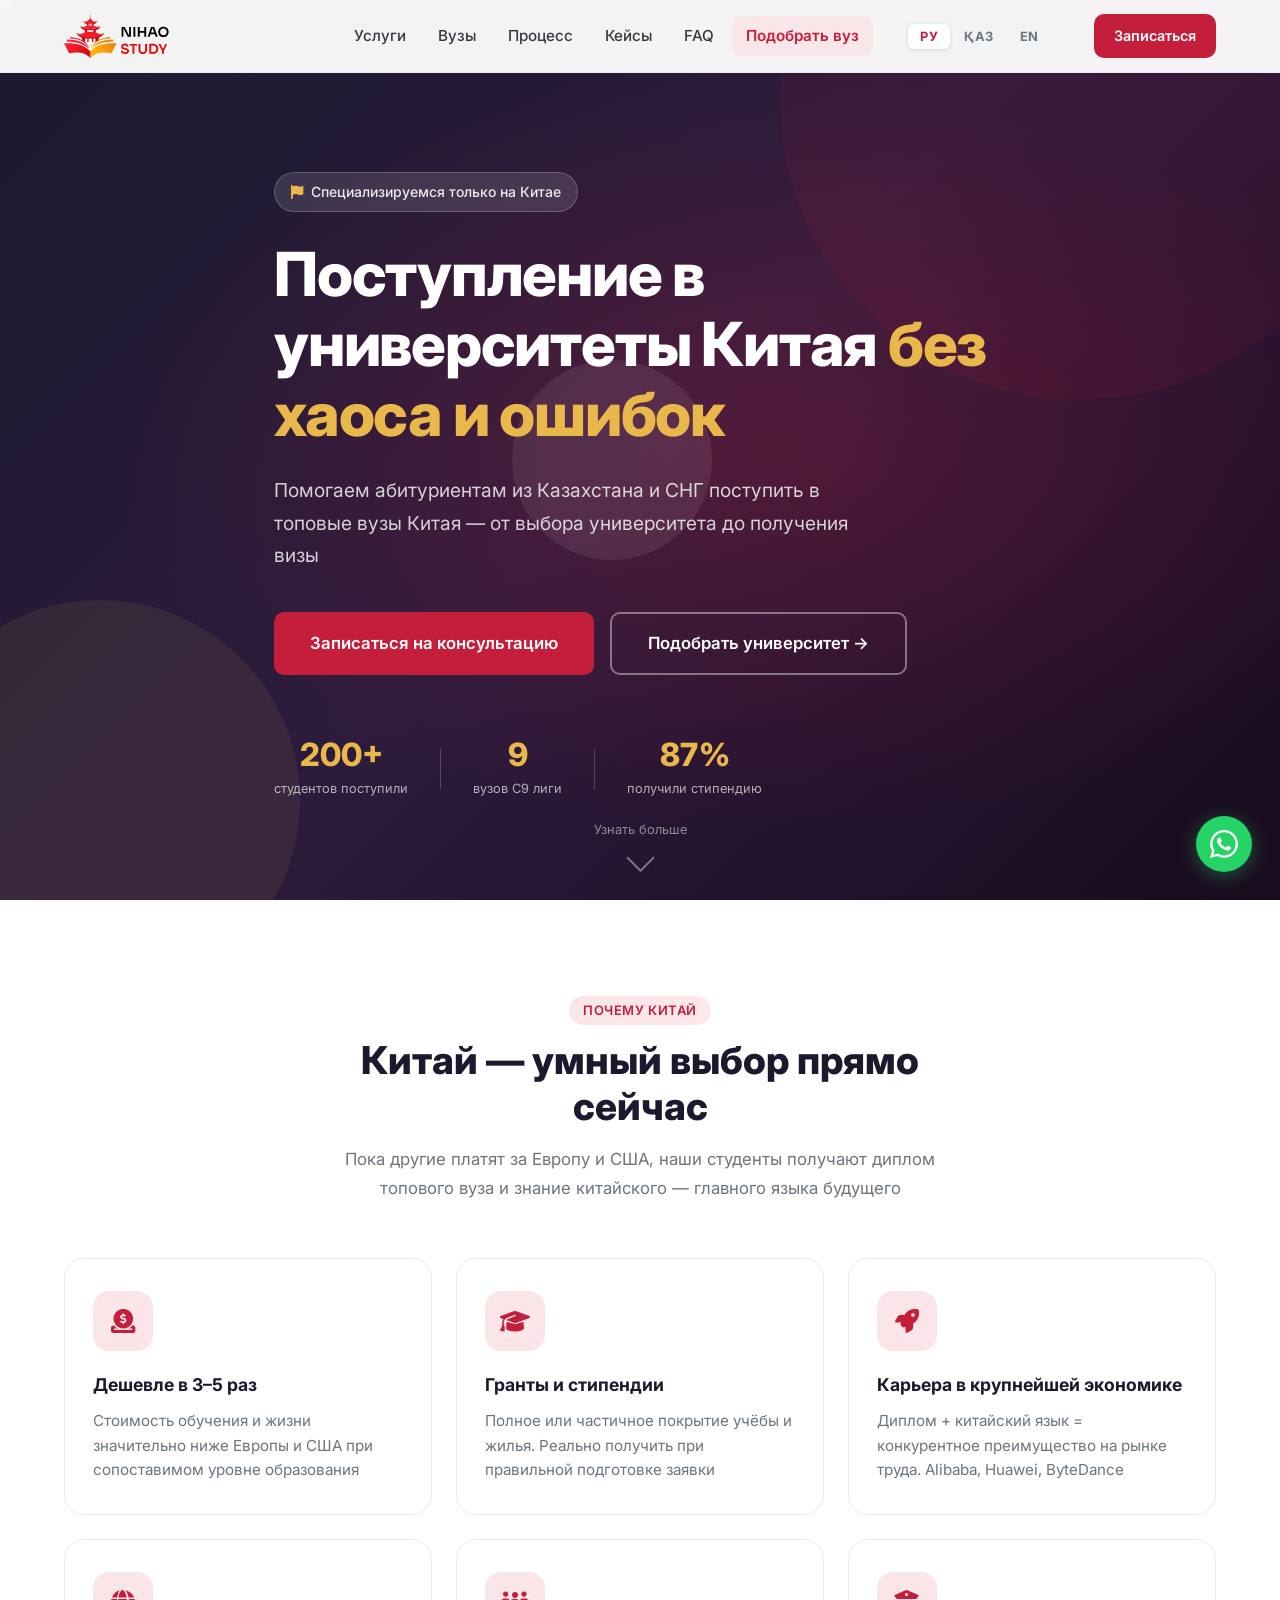
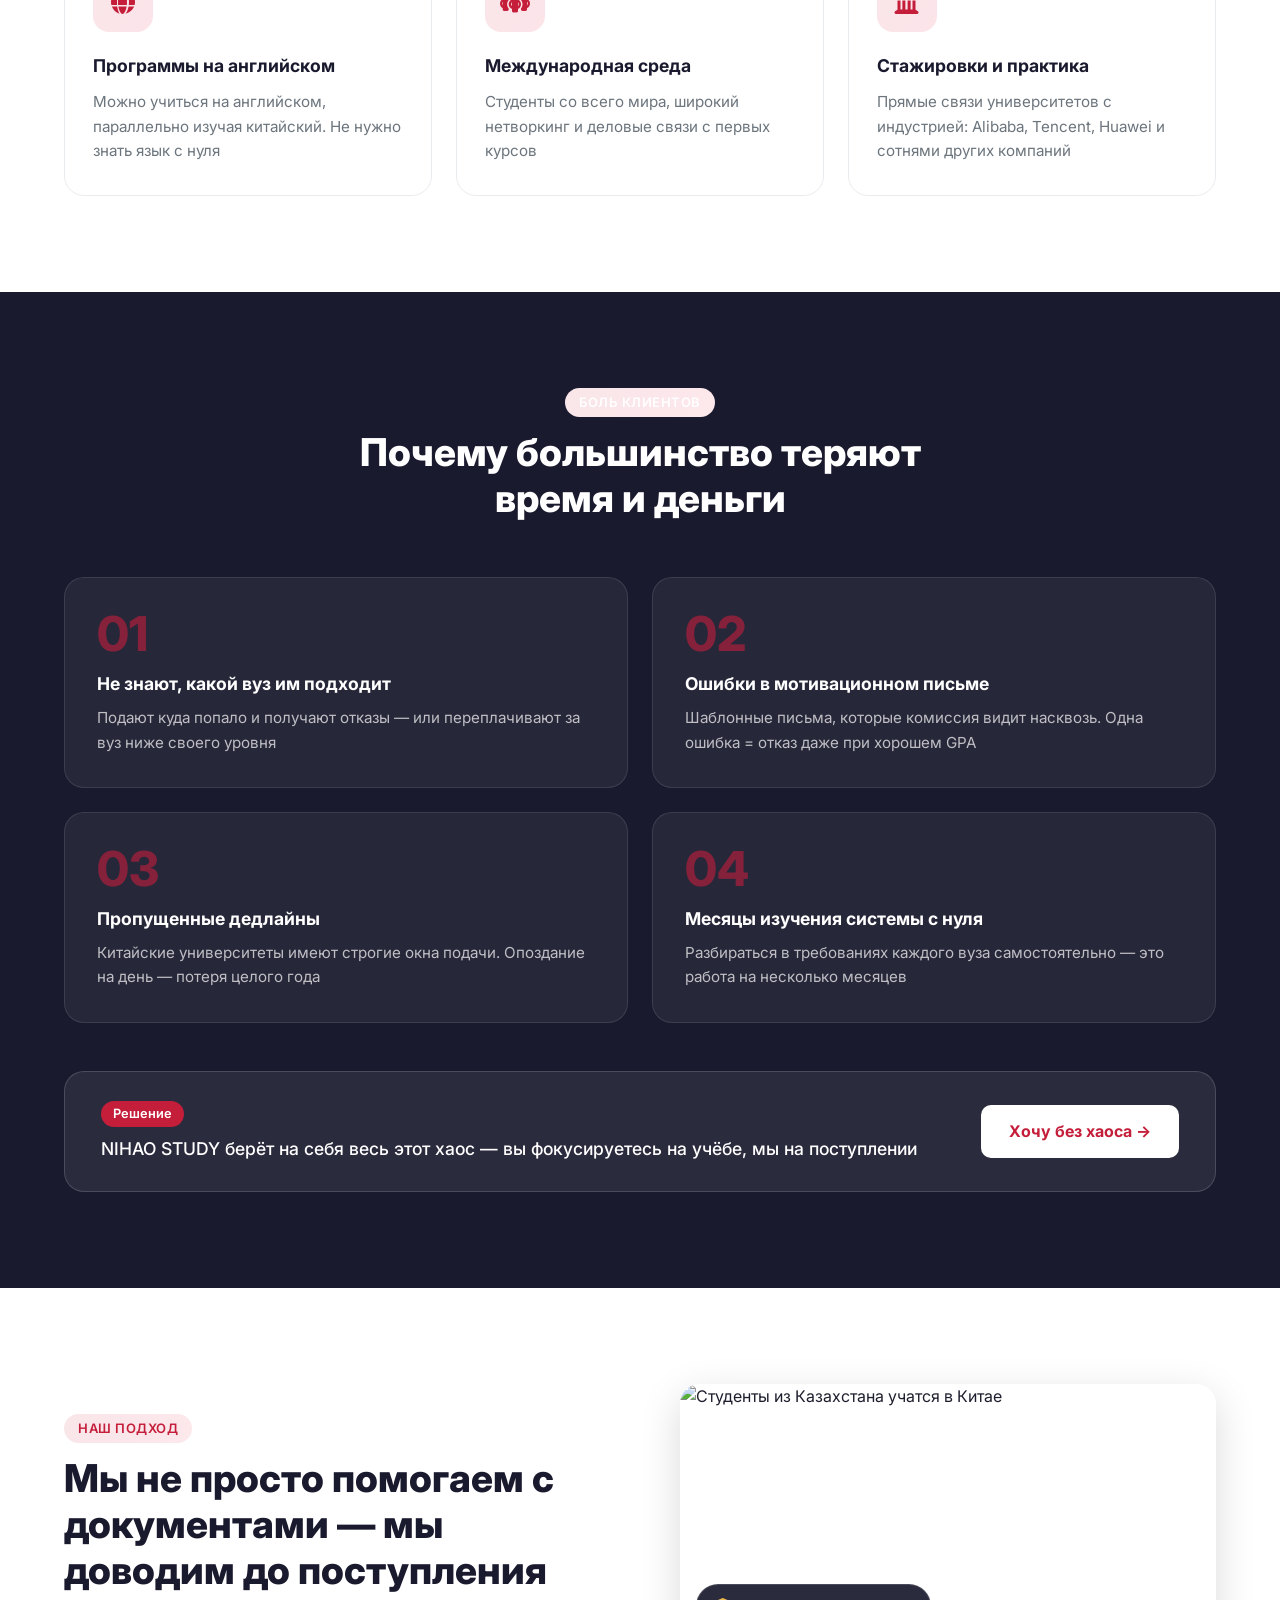
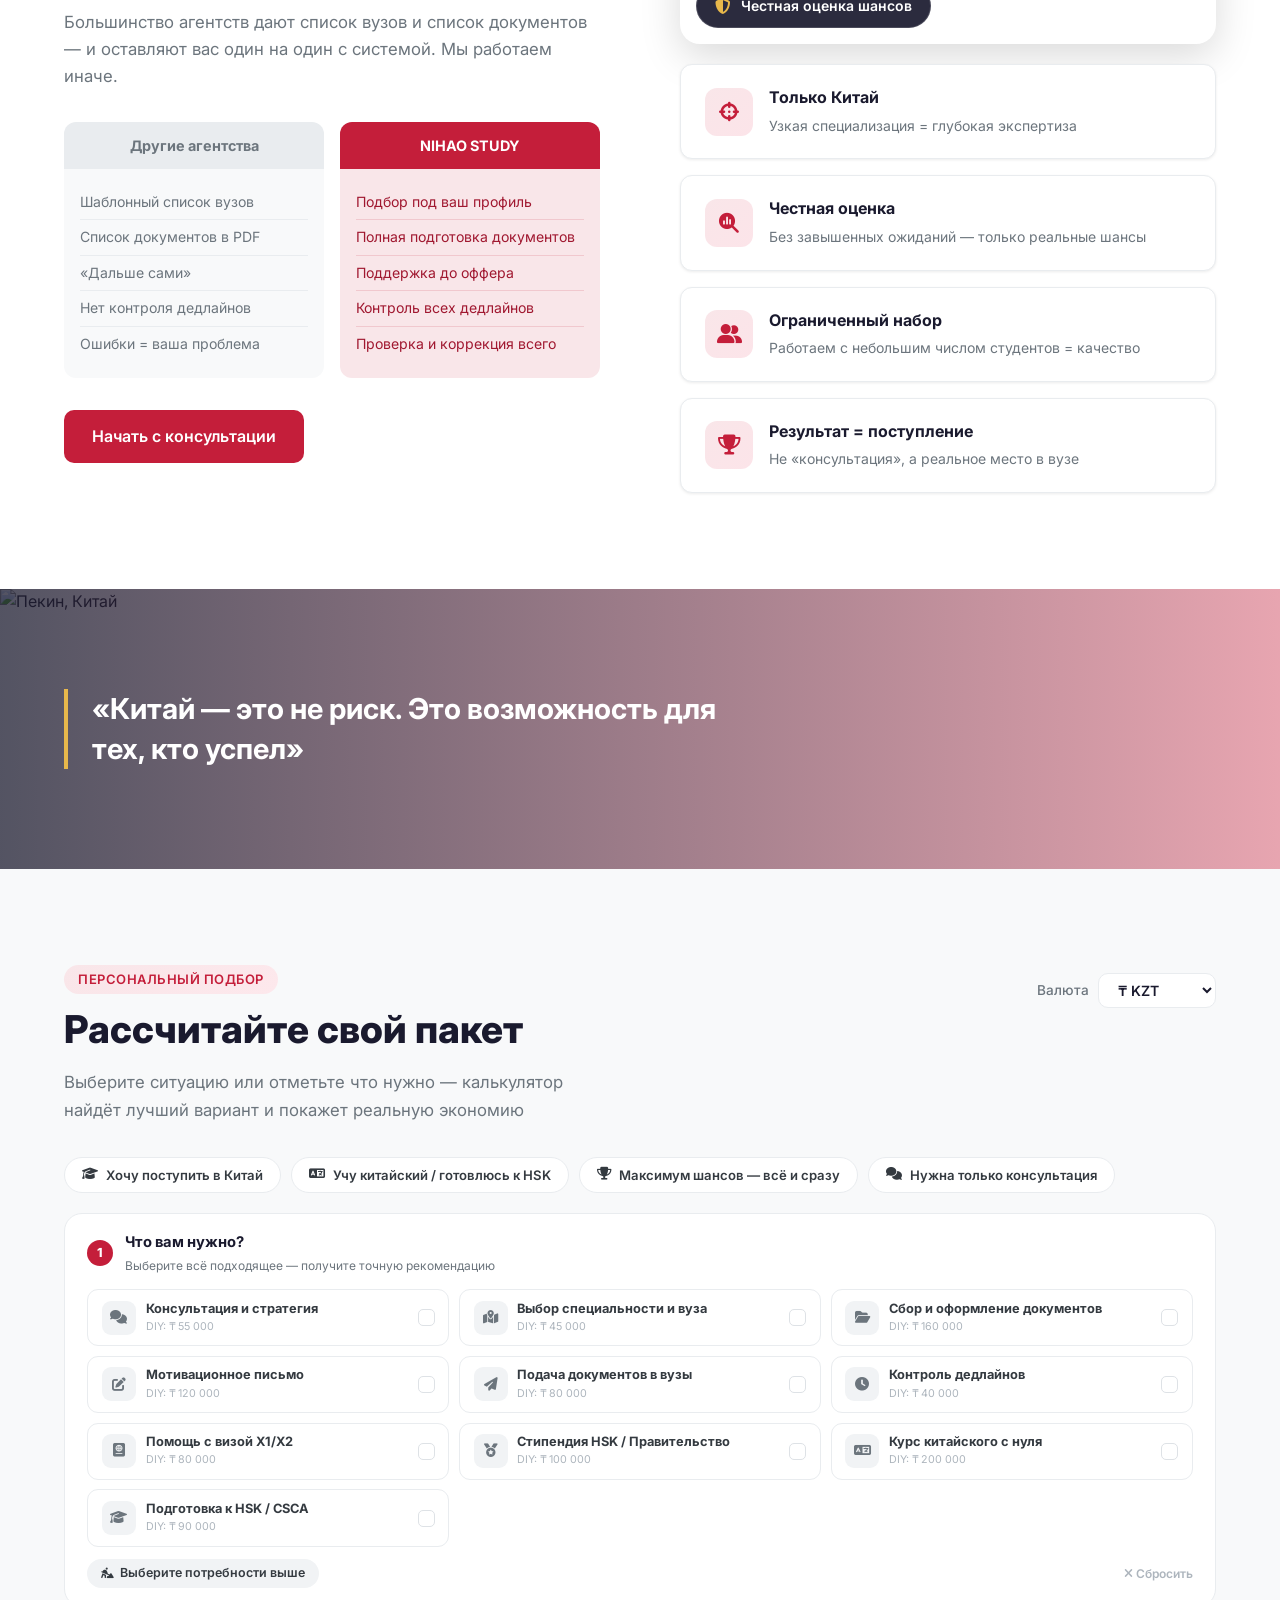
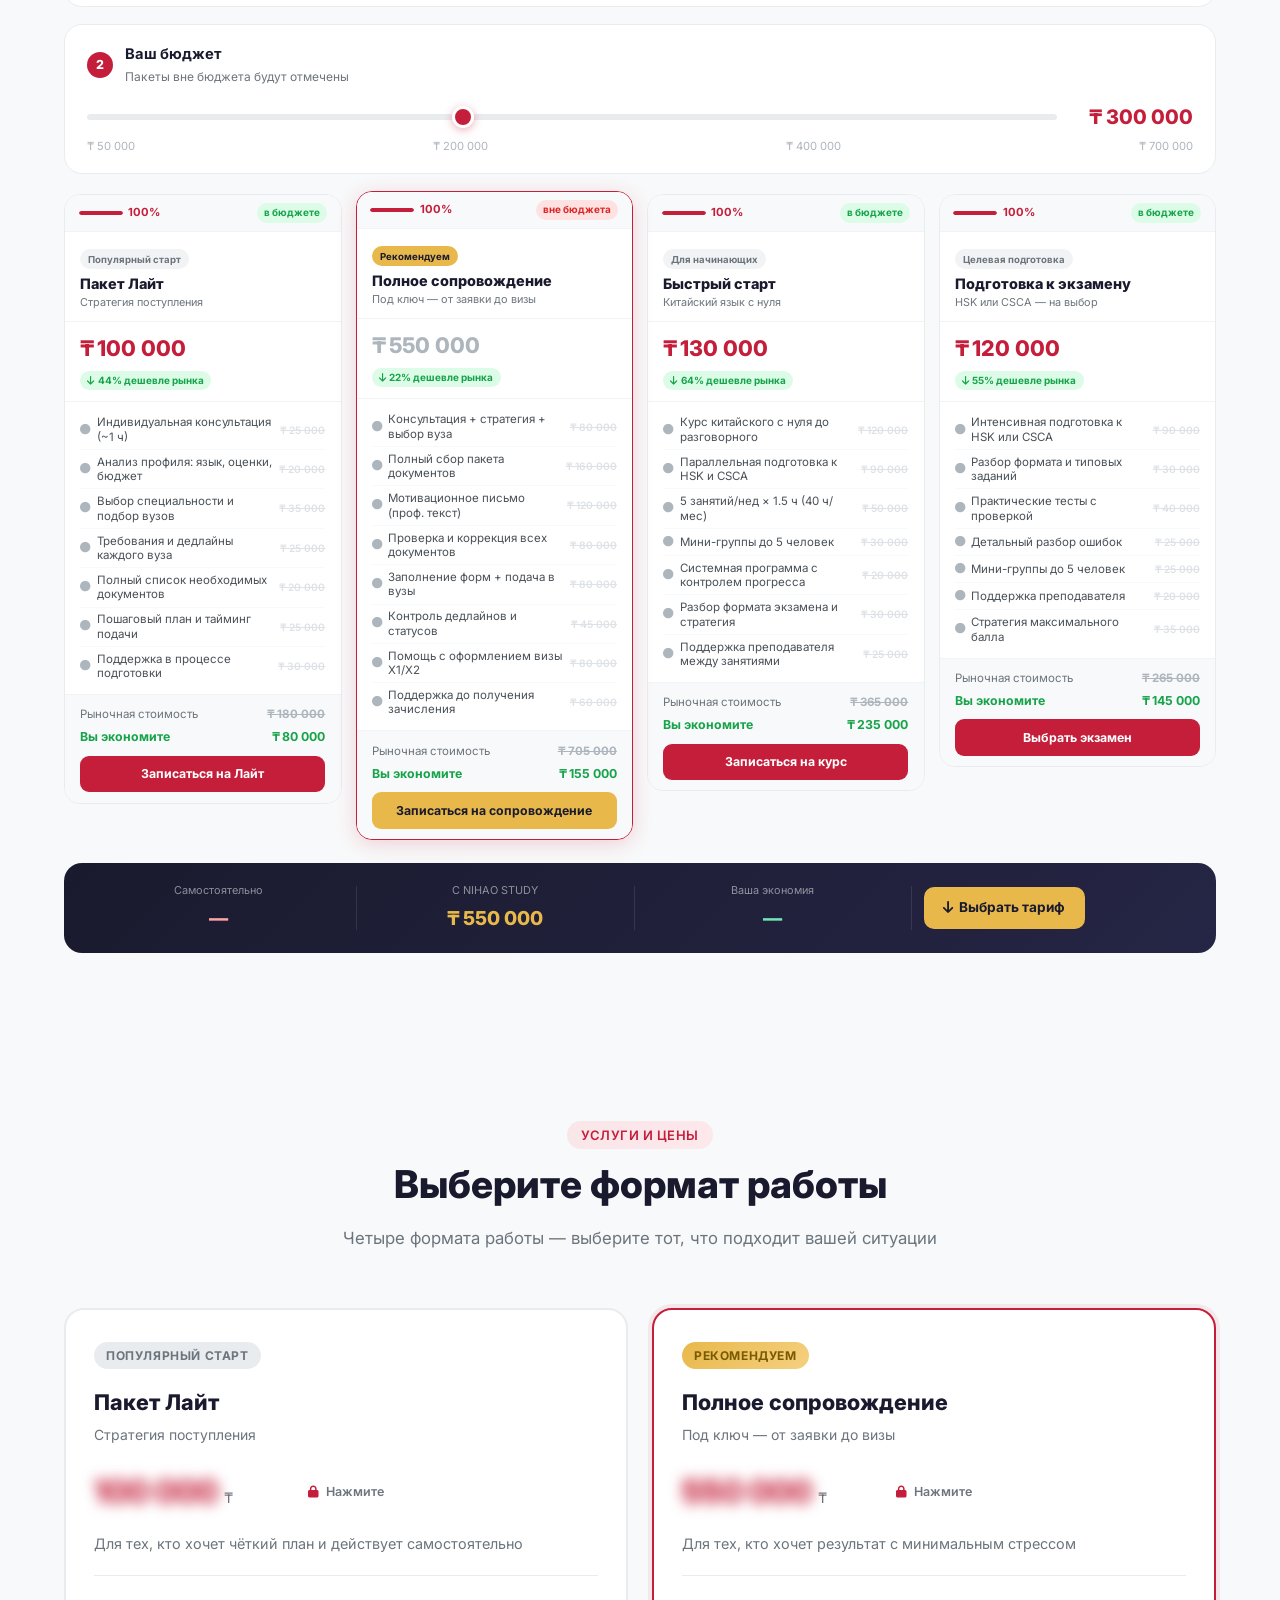
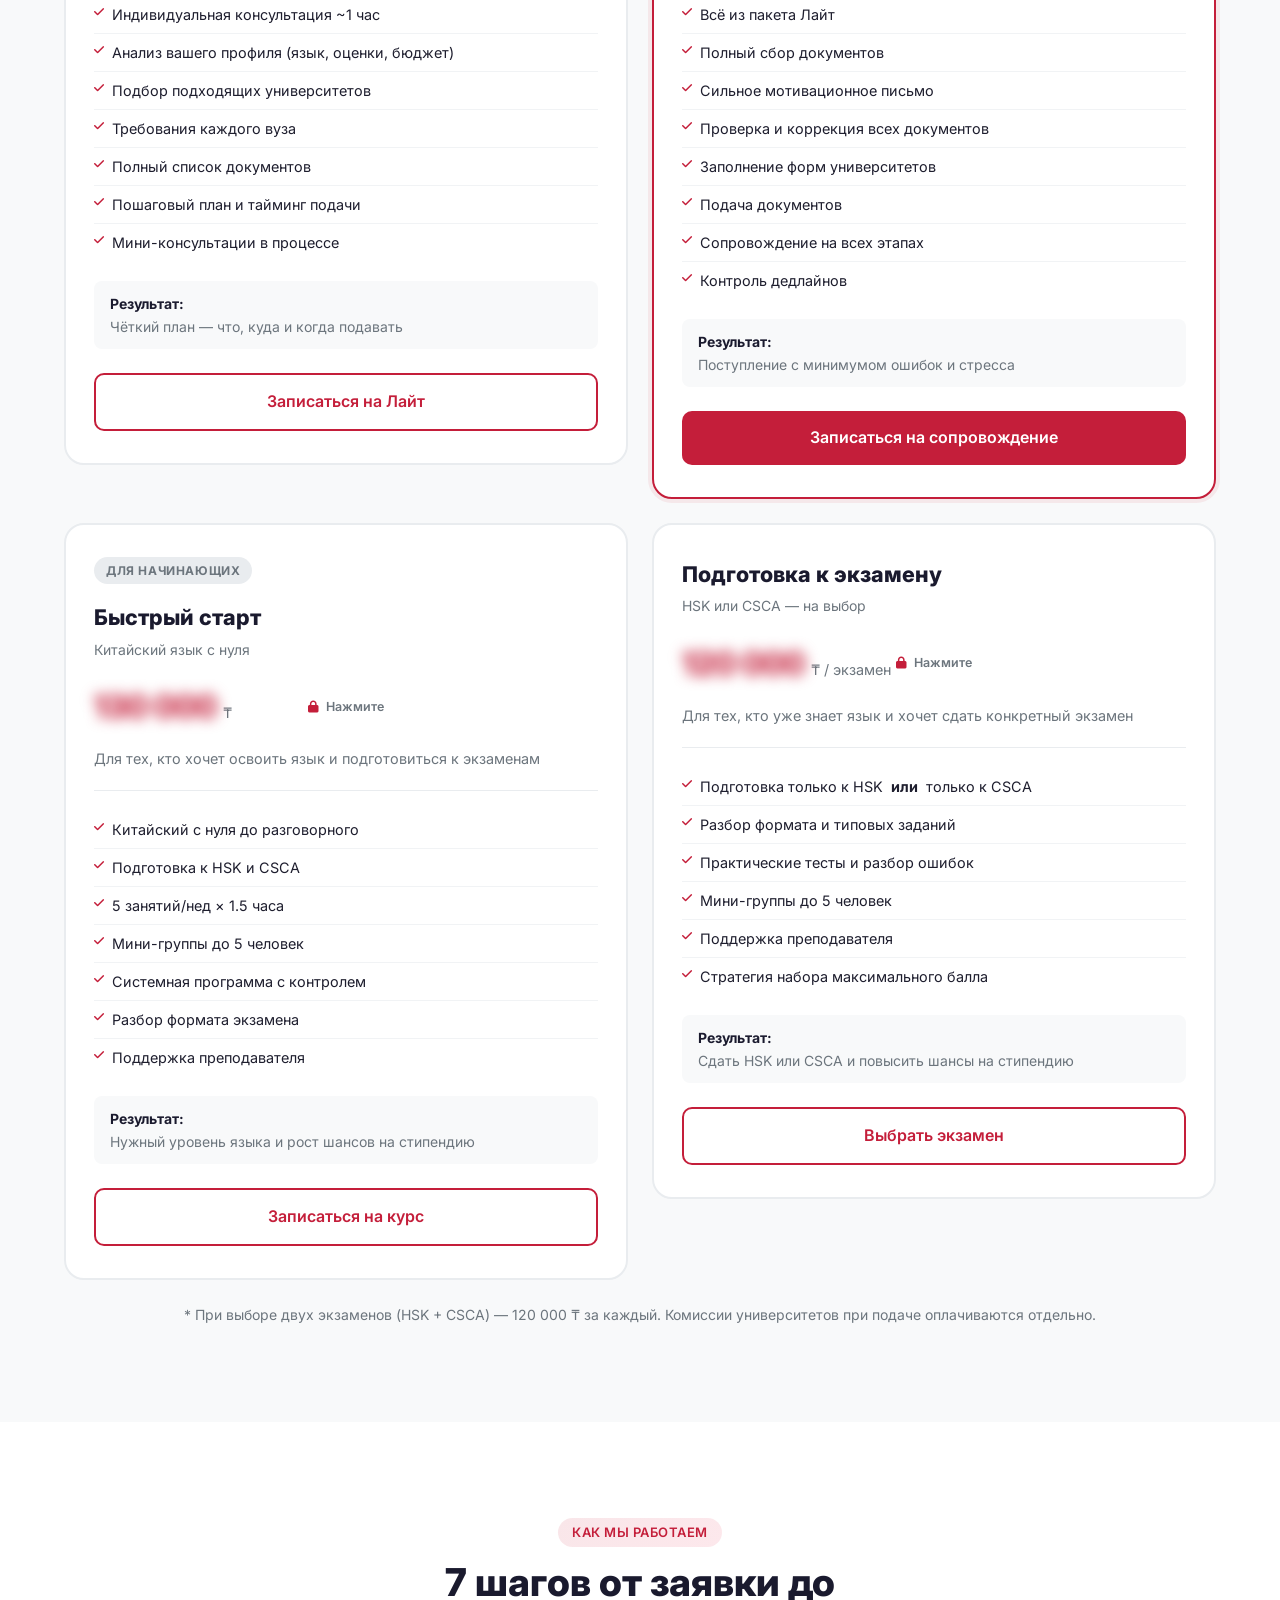
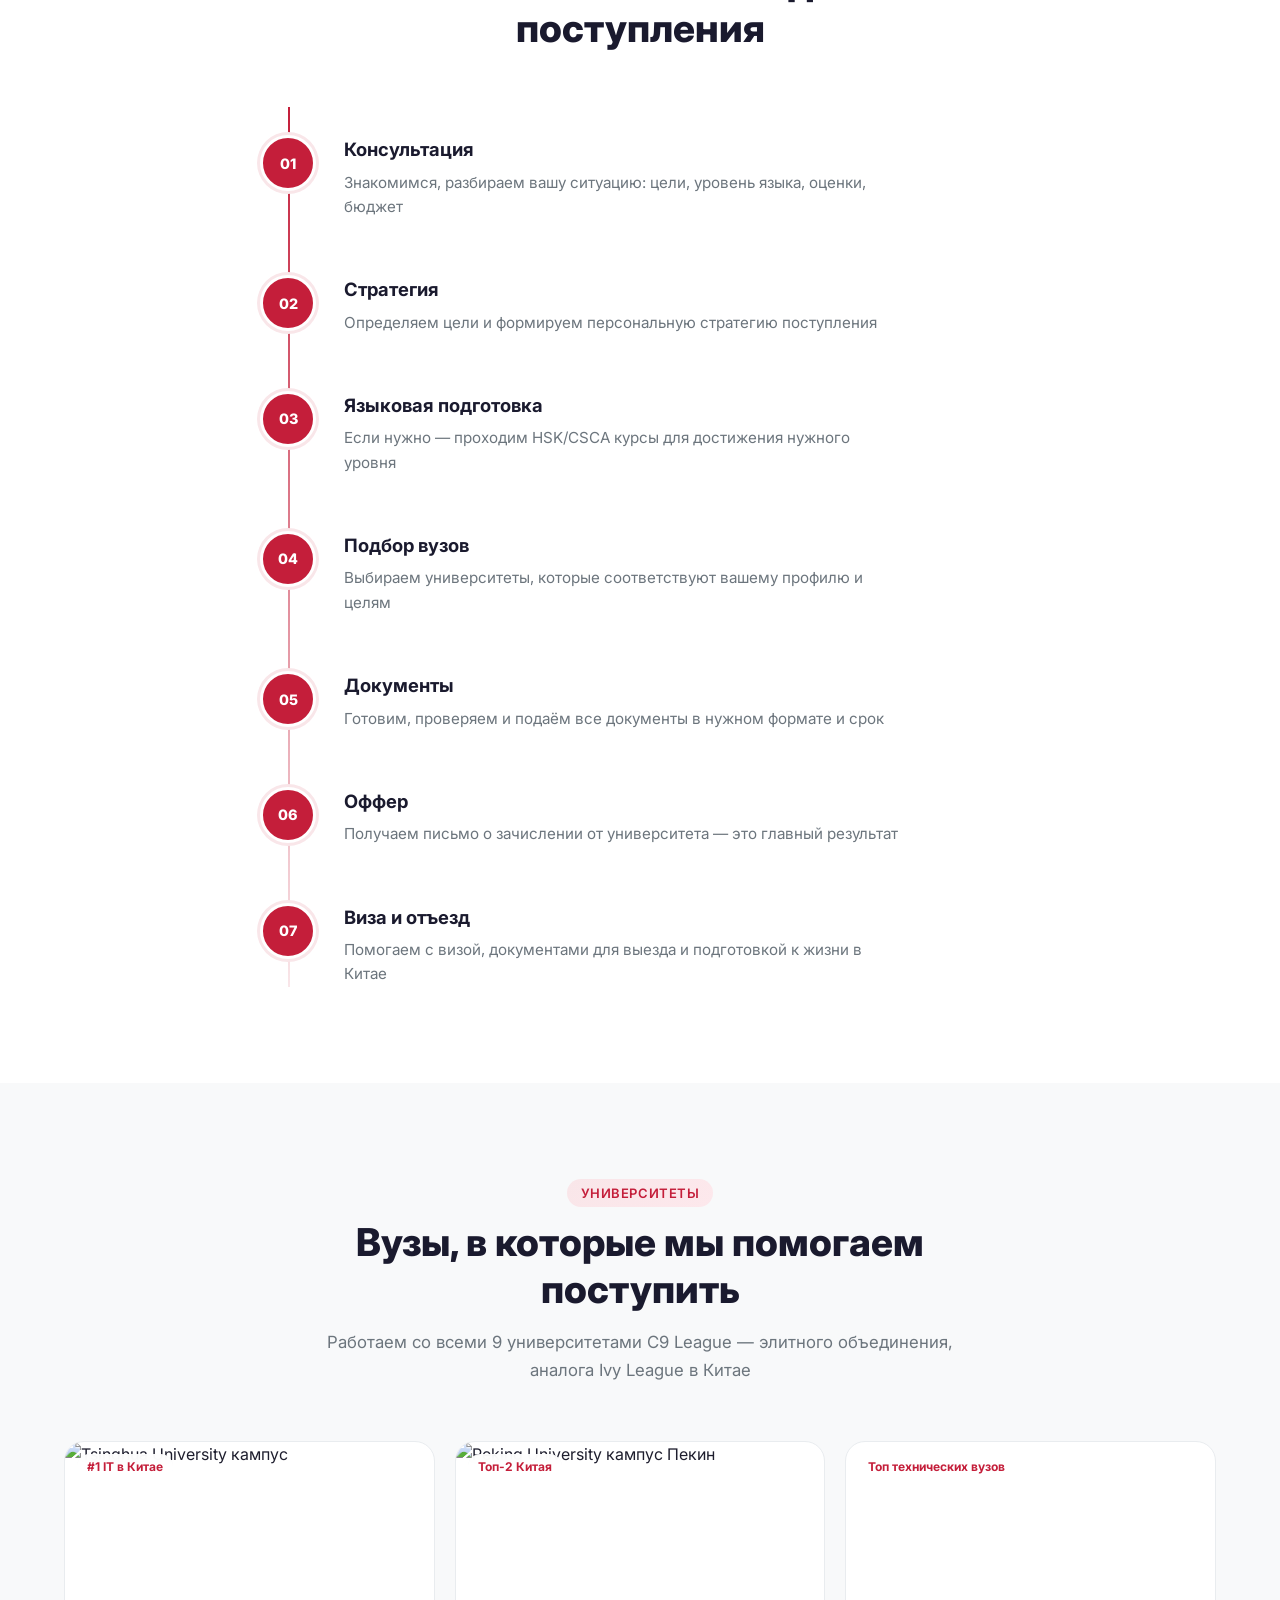
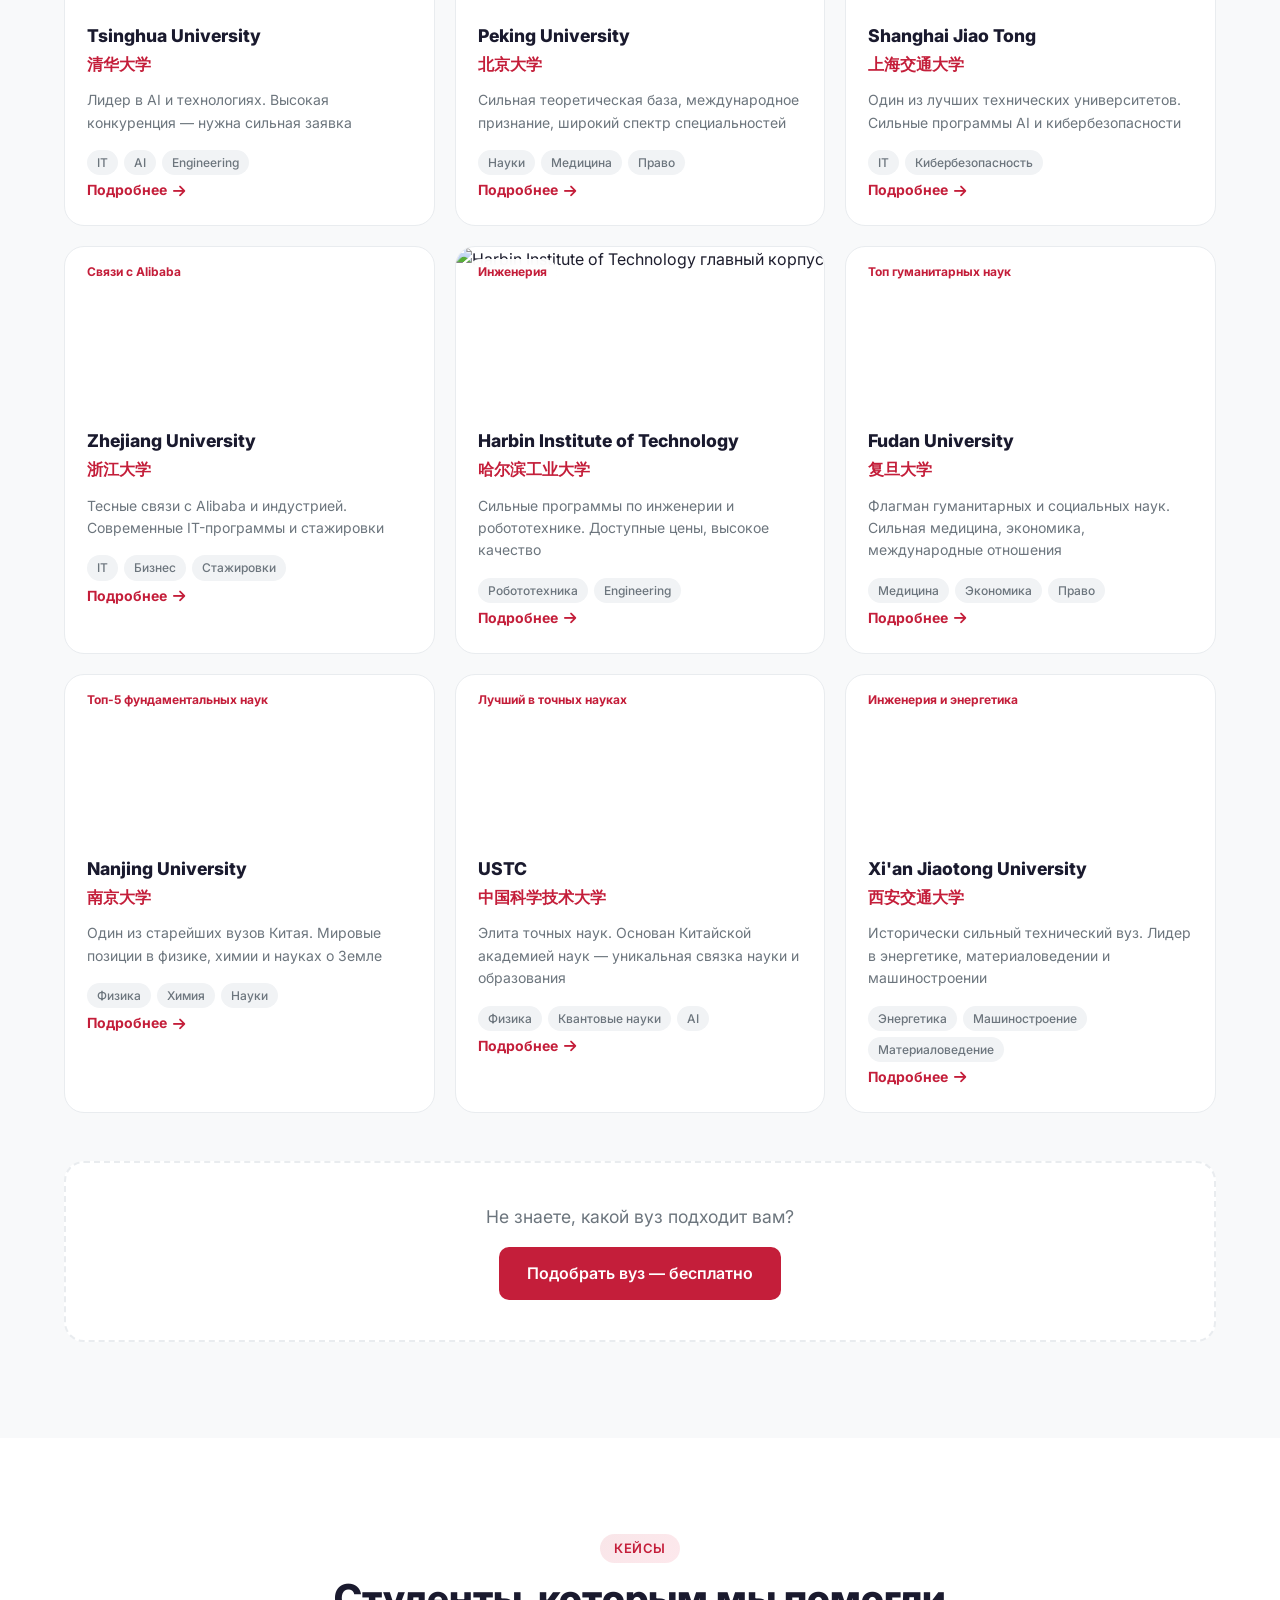
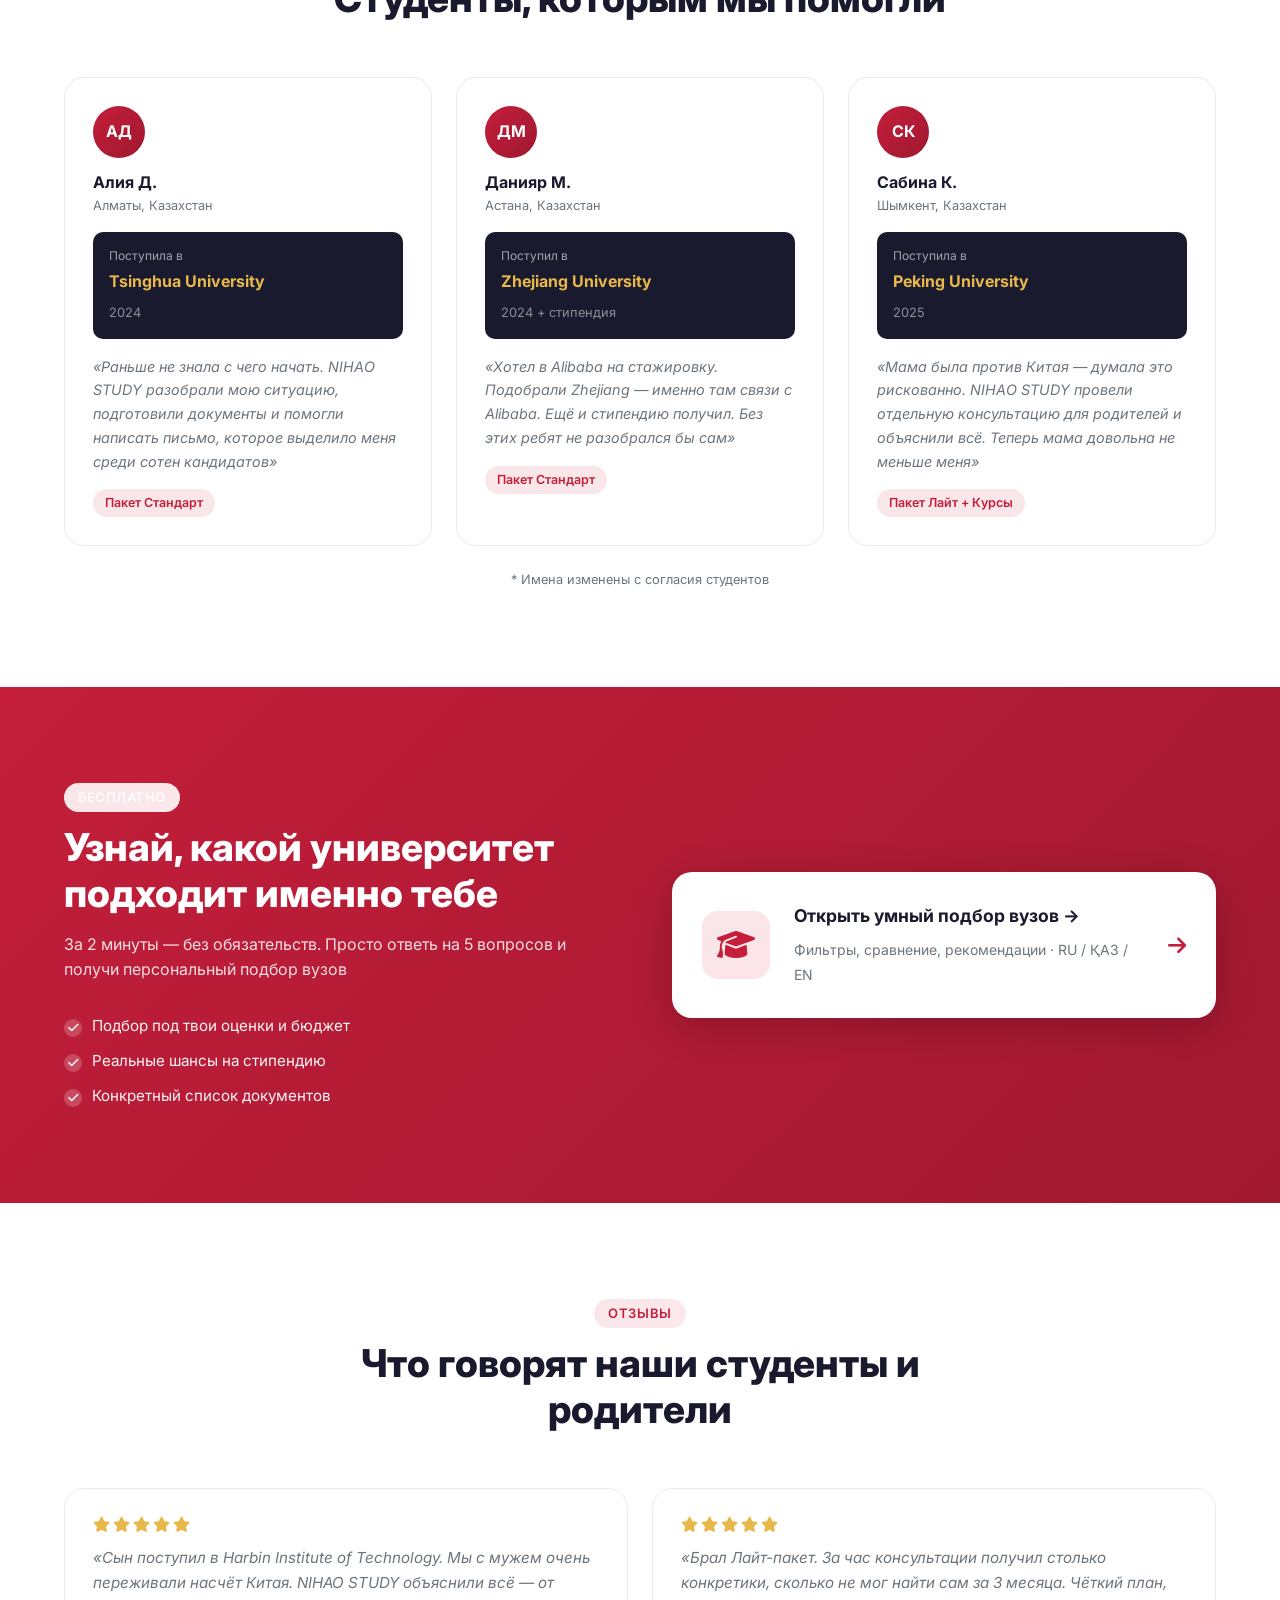
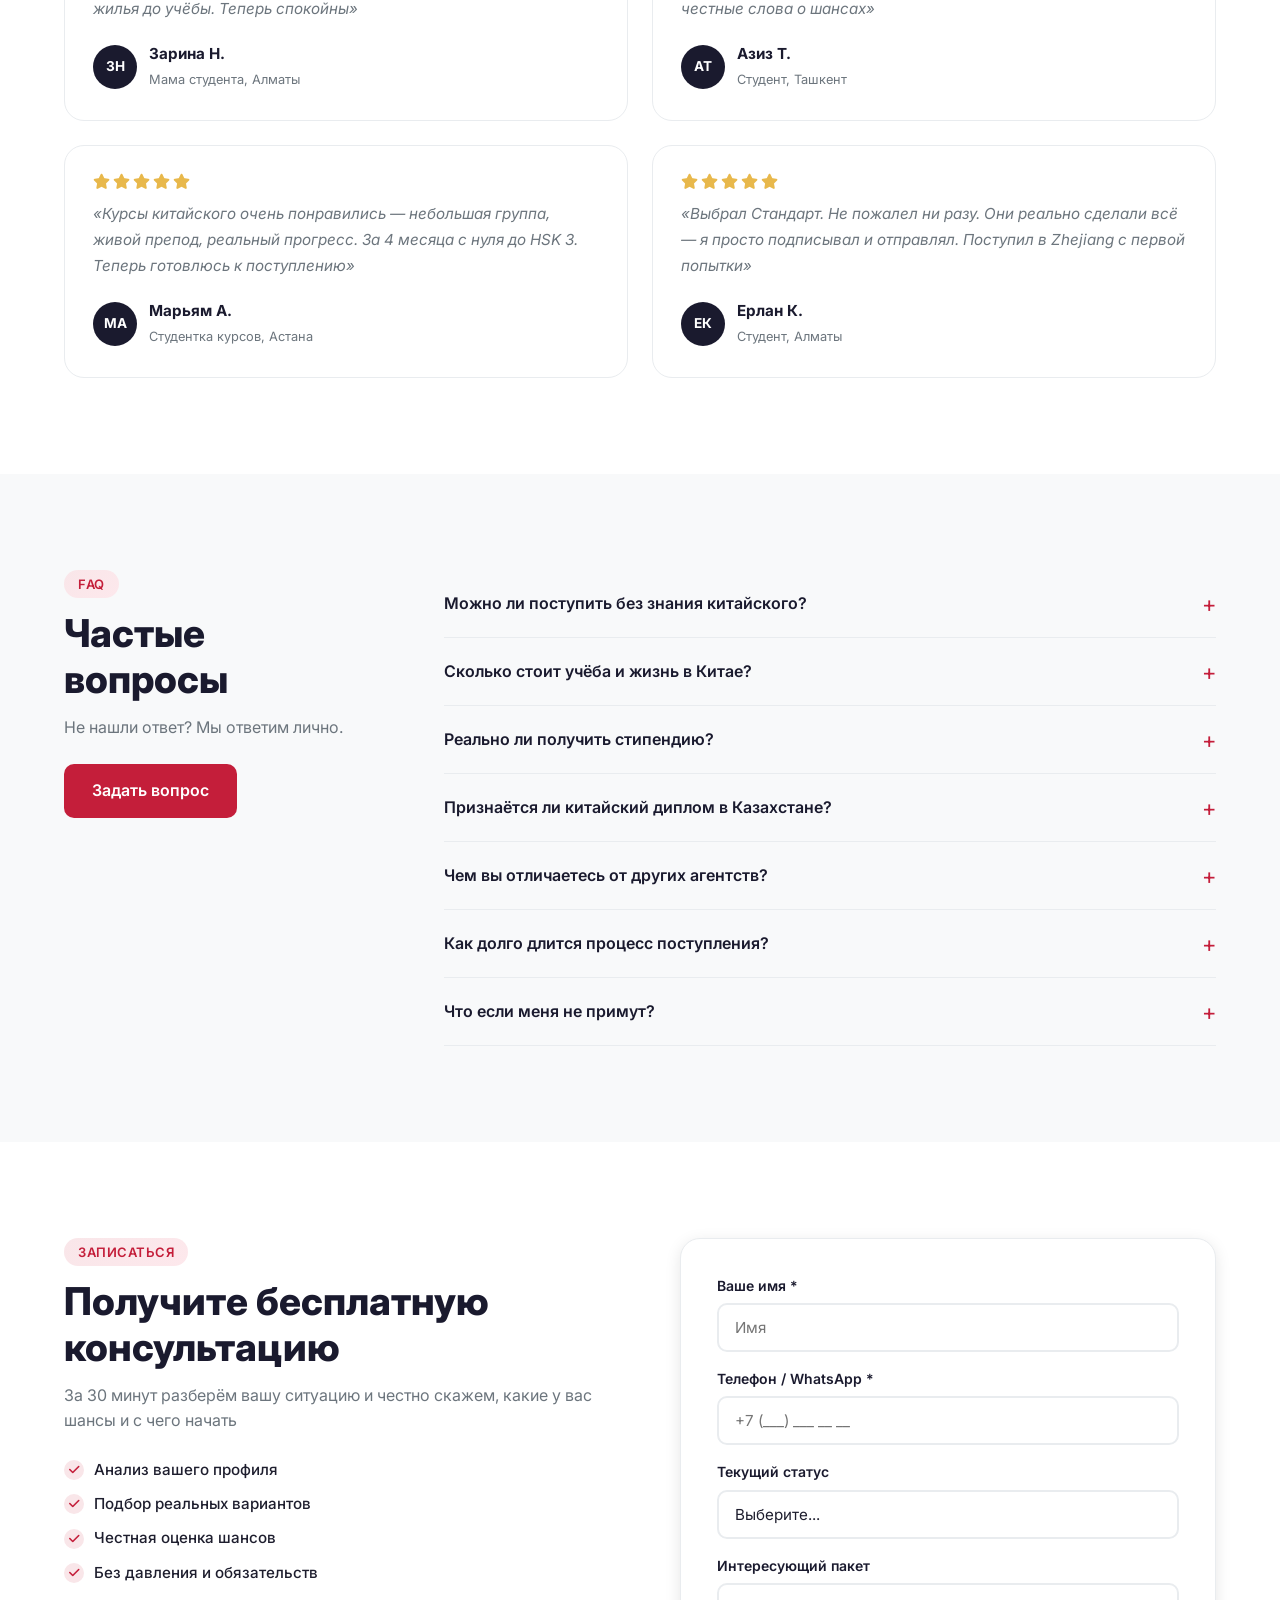
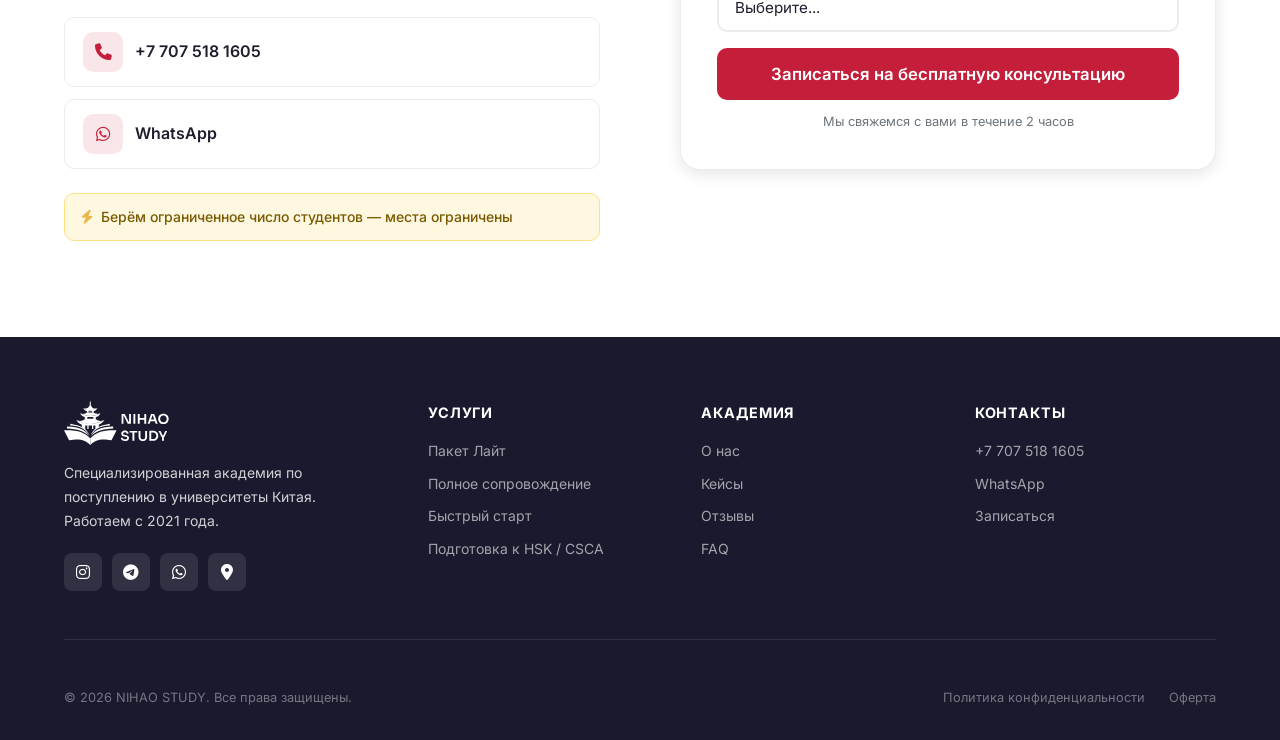
==== index.html @ 7dfb93f5 "Расширенный интерактивный калькулятор: 10 потребностей, сценарии, умная рекомендация, риски DIY Co-A" ====
<!DOCTYPE html>
<html lang="ru">
<head>
  <meta charset="UTF-8" />
  <meta name="viewport" content="width=device-width, initial-scale=1.0" />
  <title>NIHAO STUDY — Поступление в университеты Китая без хаоса и ошибок</title>
  <meta name="description" content="Помогаем абитуриентам из Казахстана и СНГ поступить в топовые университеты Китая — от выбора вуза до получения визы. Пакет Лайт от 100 000 ₸." />
  <link rel="stylesheet" href="css/style.css?v=3" />
  <link rel="preconnect" href="https://fonts.googleapis.com" />
  <link rel="preconnect" href="https://fonts.gstatic.com" crossorigin />
  <link href="https://fonts.googleapis.com/css2?family=Inter:wght@400;500;600;700;800&display=swap" rel="stylesheet" />
  <link rel="stylesheet" href="https://cdnjs.cloudflare.com/ajax/libs/font-awesome/6.5.1/css/all.min.css" />

<style>
/* ============================================================
   INTERACTIVE CALCULATOR — NIHAO STUDY
   ============================================================ */
.calc-section{background:var(--gray-50,#F8F9FA);padding:96px 0 72px}
.calc-wrap{max-width:1200px;margin:0 auto;padding:0 24px}

.calc-hero-bar{
  display:flex;align-items:flex-start;justify-content:space-between;
  margin-bottom:2rem;flex-wrap:wrap;gap:1rem;
}
.calc-hero-bar .section__header{text-align:left;max-width:560px;margin:0}
.calc-cur-group{display:flex;align-items:center;gap:.6rem;flex-shrink:0;margin-top:.5rem}
.calc-cur-group label{font-size:.85rem;color:var(--gray-600,#495057);font-weight:500}
.calc-cur-sel{
  padding:.45rem .9rem;border:1.5px solid var(--gray-200,#E9ECEF);border-radius:10px;
  font-family:inherit;font-size:.88rem;font-weight:600;color:#1A1A2E;
  background:#fff;cursor:pointer;
}

/* ── Scenarios ── */
.scenarios-row{
  display:flex;gap:.65rem;margin-bottom:1.25rem;flex-wrap:wrap;
}
.scenario-btn{
  display:flex;align-items:center;gap:.5rem;padding:.55rem 1.05rem;
  border-radius:20px;border:1.5px solid var(--gray-200,#E9ECEF);
  background:#fff;font-size:.82rem;font-weight:600;color:var(--gray-700,#343A40);
  cursor:pointer;transition:all .2s;font-family:inherit;
  white-space:nowrap;
}
.scenario-btn:hover{border-color:#C41E3A;color:#C41E3A;background:#fff9f9}
.scenario-btn.active{border-color:#C41E3A;background:#C41E3A;color:#fff}
.scenario-btn i{font-size:.8rem}

/* ── Steps ── */
.calc-steps{display:flex;flex-direction:column;gap:1.1rem;margin-bottom:1.25rem}
.calc-step-card{
  background:#fff;border-radius:18px;border:1.5px solid var(--gray-200,#E9ECEF);
  padding:1.1rem 1.4rem;
}
.csc-hdr{display:flex;align-items:center;gap:.75rem;margin-bottom:.9rem}
.csc-num{
  width:26px;height:26px;border-radius:50%;
  background:#C41E3A;color:#fff;font-weight:800;font-size:.78rem;
  display:flex;align-items:center;justify-content:center;flex-shrink:0;
}
.csc-ttl{font-weight:700;font-size:.92rem;color:#1A1A2E}
.csc-sub{font-size:.75rem;color:var(--gray-500,#6C757D);margin-top:.05rem}

/* Need cards */
.needs-grid{display:grid;grid-template-columns:repeat(3,1fr);gap:.6rem}
.need-card{
  display:flex;align-items:center;gap:.6rem;padding:.65rem .85rem;
  border-radius:11px;border:1.5px solid var(--gray-200,#E9ECEF);
  cursor:pointer;transition:all .2s;background:#fff;user-select:none;
}
.need-card:hover{border-color:#C41E3A;background:#fff9f9}
.need-card.sel{border-color:#C41E3A;background:#fee8ec}
.need-icon{
  width:34px;height:34px;border-radius:9px;flex-shrink:0;
  display:flex;align-items:center;justify-content:center;
  background:var(--gray-100,#F1F3F5);font-size:.85rem;
  color:var(--gray-500,#6C757D);transition:all .2s;
}
.need-card.sel .need-icon{background:#C41E3A;color:#fff}
.need-info{flex:1;min-width:0}
.need-lbl{font-size:.8rem;font-weight:700;color:#343A40;line-height:1.25}
.need-price{font-size:.67rem;color:var(--gray-400,#ADB5BD);margin-top:.08rem}
.need-check{
  width:17px;height:17px;border-radius:5px;border:1.5px solid var(--gray-300,#DEE2E6);
  flex-shrink:0;display:flex;align-items:center;justify-content:center;transition:all .2s;
}
.need-card.sel .need-check{background:#C41E3A;border-color:#C41E3A}
.need-card.sel .need-check::after{content:'✓';color:#fff;font-size:.58rem;font-weight:800}

/* DIY counter chip */
.needs-meta{
  display:flex;align-items:center;justify-content:space-between;
  margin-top:.75rem;flex-wrap:wrap;gap:.5rem;
}
.diy-chip{
  display:inline-flex;align-items:center;gap:.4rem;
  background:var(--gray-100,#F1F3F5);border-radius:20px;
  padding:.3rem .85rem;font-size:.78rem;font-weight:600;color:var(--gray-700,#343A40);
  transition:all .3s;
}
.diy-chip.has-val{background:#fee2e2;color:#dc2626}
.diy-chip i{font-size:.7rem}
.clear-btn{
  font-size:.75rem;color:var(--gray-400,#ADB5BD);cursor:pointer;
  font-weight:600;font-family:inherit;background:none;border:none;
  transition:color .2s;
}
.clear-btn:hover{color:#C41E3A}

/* Budget */
.budget-row{display:flex;align-items:center;gap:1rem;flex-wrap:wrap}
.budget-val{
  font-size:1.25rem;font-weight:800;color:#C41E3A;
  min-width:120px;text-align:right;flex-shrink:0;
}
.budget-slider{
  flex:1;height:6px;-webkit-appearance:none;appearance:none;
  background:var(--gray-200,#E9ECEF);border-radius:3px;outline:none;cursor:pointer;
}
.budget-slider::-webkit-slider-thumb{
  -webkit-appearance:none;width:22px;height:22px;
  background:#C41E3A;border-radius:50%;cursor:pointer;
  border:3px solid #fff;box-shadow:0 2px 8px rgba(196,30,58,.35);
}
.budget-labels{
  display:flex;justify-content:space-between;
  font-size:.7rem;color:var(--gray-400,#ADB5BD);margin-top:.3rem;
}

/* ── Smart Recommendation box ── */
.smart-rec{
  border-radius:18px;overflow:hidden;margin-bottom:1.25rem;
  display:none;animation:recIn .4s cubic-bezier(.16,1,.3,1) both;
}
.smart-rec.visible{display:block}
@keyframes recIn{from{opacity:0;transform:translateY(10px)}to{opacity:1;transform:translateY(0)}}
.smart-rec-inner{
  background:linear-gradient(135deg,#1A1A2E 0%,#2d1a2e 100%);
  padding:1.25rem 1.5rem;
  display:flex;align-items:center;justify-content:space-between;
  gap:1.25rem;flex-wrap:wrap;
}
.sr-left{flex:1;min-width:200px}
.sr-tag{
  display:inline-flex;align-items:center;gap:.35rem;
  background:rgba(232,184,75,.18);color:#E8B84B;
  font-size:.7rem;font-weight:700;padding:.2rem .65rem;border-radius:20px;
  margin-bottom:.6rem;
}
.sr-title{color:#fff;font-size:1.05rem;font-weight:800;margin-bottom:.3rem;line-height:1.3}
.sr-desc{color:rgba(255,255,255,.6);font-size:.8rem}
.sr-stats{
  display:flex;gap:1.5rem;margin-top:.75rem;flex-wrap:wrap;
}
.sr-stat{text-align:center}
.sr-stat-val{font-size:1.2rem;font-weight:800;color:#E8B84B}
.sr-stat-lbl{font-size:.65rem;color:rgba(255,255,255,.5);margin-top:.1rem}
.sr-right{display:flex;flex-direction:column;gap:.5rem;align-items:flex-end;flex-shrink:0}
.sr-pkg{
  background:rgba(255,255,255,.07);border-radius:12px;
  padding:.65rem 1rem;text-align:center;min-width:140px;
}
.sr-pkg-name{font-size:.75rem;font-weight:700;color:rgba(255,255,255,.7);margin-bottom:.2rem}
.sr-pkg-price{font-size:1.2rem;font-weight:800;color:#fff}
.sr-pkg.featured{background:#C41E3A}
.sr-pkg.combo{background:#E8B84B}
.sr-pkg.combo .sr-pkg-price{color:#1A1A2E}
.sr-pkg.combo .sr-pkg-name{color:rgba(26,26,46,.7)}
.sr-cta{
  display:inline-flex;align-items:center;gap:.4rem;
  background:#E8B84B;color:#1A1A2E;font-weight:700;font-size:.85rem;
  padding:.65rem 1.25rem;border-radius:10px;text-align:center;
  transition:opacity .2s;width:100%;justify-content:center;
}
.sr-cta:hover{opacity:.88}

/* DIY Risk bar */
.risk-bar{
  background:#fff3f4;border:1px solid #fecaca;border-radius:14px;
  padding:.85rem 1.1rem;margin-bottom:1.25rem;
  display:none;
}
.risk-bar.visible{display:block}
.risk-bar-hdr{
  display:flex;align-items:center;gap:.5rem;margin-bottom:.6rem;
  font-size:.82rem;font-weight:700;color:#dc2626;
}
.risk-items{display:flex;gap:.5rem;flex-wrap:wrap}
.risk-item{
  display:flex;align-items:center;gap:.35rem;
  background:#fee2e2;border-radius:20px;padding:.25rem .7rem;
  font-size:.72rem;font-weight:600;color:#b91c1c;
}

/* ── Cards grid ── */
.tc-grid{
  display:grid;grid-template-columns:repeat(4,1fr);
  gap:.875rem;margin-bottom:1.25rem;align-items:start;
}
.tc-card{
  background:#fff;border-radius:16px;
  border:1.5px solid var(--gray-200,#E9ECEF);
  overflow:hidden;display:flex;flex-direction:column;
  transition:transform .22s ease,box-shadow .22s ease,opacity .22s ease,border-color .22s ease;
}
.tc-card:hover{transform:translateY(-2px);box-shadow:0 10px 28px rgba(0,0,0,.09)}
.tc-card.tc-best{
  border-color:#C41E3A;
  box-shadow:0 4px 20px rgba(196,30,58,.18);
  transform:translateY(-3px);
}
.tc-card.tc-dim{opacity:.38;filter:grayscale(.5);pointer-events:none}
.tc-card.tc-over-budget .tc-price{color:var(--gray-400,#ADB5BD)}

.tc-match{
  display:flex;align-items:center;justify-content:space-between;
  padding:.5rem .85rem;font-size:.7rem;font-weight:700;
  border-bottom:1px solid var(--gray-100,#F1F3F5);background:var(--gray-50,#F8F9FA);
}
.tc-match-score{display:flex;align-items:center;gap:.35rem}
.tc-match-bar{width:44px;height:4px;background:var(--gray-200,#E9ECEF);border-radius:2px;overflow:hidden}
.tc-match-fill{height:100%;border-radius:2px;background:#C41E3A;transition:width .4s ease}
.tc-match-pct{color:#C41E3A}
.tc-budget-tag{
  font-size:.62rem;padding:.12rem .45rem;border-radius:20px;
  background:#dcfce7;color:#16a34a;
}
.tc-budget-tag.over{background:#fee2e2;color:#dc2626}

.tc-head{padding:.8rem .95rem .6rem}
.tc-badge{
  display:inline-block;font-size:.6rem;font-weight:700;
  padding:.15rem .5rem;border-radius:20px;margin-bottom:.35rem;
  background:var(--gray-100,#F1F3F5);color:var(--gray-600,#495057);
}
.tc-card.tc-best .tc-badge{background:#C41E3A;color:#fff}
.tc-badge-gold{background:#E8B84B!important;color:#1A1A2E!important}
.tc-name{font-size:.9rem;font-weight:800;color:#1A1A2E;line-height:1.2;margin-bottom:.08rem}
.tc-sub{font-size:.68rem;color:var(--gray-500,#6C757D)}

.tc-price-block{padding:.6rem .95rem;border-top:1px solid var(--gray-100,#F1F3F5);border-bottom:1px solid var(--gray-100,#F1F3F5)}
.tc-price{font-size:1.35rem;font-weight:800;color:#C41E3A;transition:color .3s}
.tc-savings-badge{
  display:inline-flex;align-items:center;gap:.22rem;
  background:#dcfce7;color:#16a34a;
  font-size:.62rem;font-weight:700;padding:.12rem .45rem;
  border-radius:20px;margin-top:.25rem;
}

.tc-services{flex:1;padding:.55rem .95rem}
.tc-svc-row{
  display:flex;align-items:center;gap:.3rem;
  padding:.3rem 0;border-bottom:1px solid var(--gray-50,#F8F9FA);
}
.tc-svc-row:last-child{border-bottom:none}
.tc-svc-row.highlighted .tc-svc-name{color:#C41E3A;font-weight:700}
.tc-svc-name{font-size:.72rem;color:#495057;line-height:1.25;flex:1}
.tc-svc-mkt{font-size:.64rem;font-weight:600;color:var(--gray-300,#DEE2E6);text-decoration:line-through;white-space:nowrap;flex-shrink:0}
.tc-svc-check{font-size:.65rem;flex-shrink:0;color:#adb5bd;width:12px}
.tc-svc-row.highlighted .tc-svc-check{color:#C41E3A}

.tc-foot{
  padding:.65rem .95rem;
  background:var(--gray-50,#F8F9FA);
  border-top:1px solid var(--gray-100,#F1F3F5);
}
.tc-market-row{
  display:flex;justify-content:space-between;align-items:center;
  font-size:.72rem;margin-bottom:.22rem;
}
.tc-market-lbl{color:var(--gray-500,#6C757D)}
.tc-market-val{font-weight:700;color:var(--gray-400,#ADB5BD);text-decoration:line-through}
.tc-save-row{
  display:flex;justify-content:space-between;align-items:center;
  font-size:.77rem;font-weight:700;
}
.tc-save-lbl{color:#16a34a}
.tc-save-val{color:#16a34a}
.tc-cta{
  display:block;text-align:center;padding:.52rem;margin-top:.55rem;
  background:#C41E3A;color:#fff;border-radius:9px;
  font-size:.77rem;font-weight:700;transition:opacity .2s;
}
.tc-card.tc-best .tc-cta{background:#E8B84B;color:#1A1A2E}
.tc-cta:hover{opacity:.88}

/* ── Summary bar ── */
.calc-summary{
  background:linear-gradient(135deg,#1A1A2E,#252545);
  border-radius:18px;padding:1.2rem 1.75rem;color:#fff;
  display:grid;
  grid-template-columns:1fr auto 1fr auto 1fr auto 1fr auto;
  align-items:center;gap:.75rem;
}
.csb-item{text-align:center}
.csb-lbl{font-size:.68rem;opacity:.5;margin-bottom:.2rem}
.csb-val{font-size:1.2rem;font-weight:800}
.csb-val.red{color:#fca5a5}
.csb-val.green{color:#6ee7b7}
.csb-val.gold{color:#E8B84B}
.csb-val.blue{color:#93c5fd}
.csb-divider{width:1px;height:44px;background:rgba(255,255,255,.1);margin:0 auto}
.csb-cta .btn--gold{
  display:inline-flex;align-items:center;gap:.4rem;
  background:#E8B84B;color:#1A1A2E;font-weight:700;font-size:.85rem;
  padding:.65rem 1.2rem;border-radius:10px;transition:opacity .2s;white-space:nowrap;
}
.csb-cta .btn--gold:hover{opacity:.88}

/* Price blur */
.price-locked .price__amount{
  filter:blur(7px);transition:filter .4s cubic-bezier(.16,1,.3,1);user-select:none;
}
.price-locked{position:relative;cursor:pointer}
.price-lock-hint{
  position:absolute;inset:0;display:flex;align-items:center;justify-content:center;
  gap:.4rem;font-size:.78rem;font-weight:600;color:var(--gray-500,#6C757D);
  pointer-events:none;
}
.price-lock-hint i{font-size:.75rem;color:#C41E3A}
.price-unlocked .price__amount{filter:none}
.price-unlocked .price-lock-hint{display:none}
.service-card{cursor:default;transition:transform .25s ease,box-shadow .25s ease}

@media(max-width:1100px){
  .tc-grid{grid-template-columns:repeat(2,1fr)}
  .needs-grid{grid-template-columns:repeat(2,1fr)}
  .calc-summary{grid-template-columns:1fr 1fr;row-gap:1rem}
  .csb-divider{display:none}
}
@media(max-width:640px){
  .tc-grid{grid-template-columns:1fr}
  .needs-grid{grid-template-columns:1fr 1fr}
  .calc-hero-bar{flex-direction:column;align-items:flex-start}
  .scenarios-row{gap:.4rem}
  .scenario-btn{padding:.45rem .75rem;font-size:.75rem}
  .calc-summary{grid-template-columns:1fr 1fr;gap:.75rem}
  .smart-rec-inner{flex-direction:column}
  .sr-right{align-items:stretch;width:100%}
}
</style>
</head>
<body>

<!-- ========== HEADER ========== -->
<header class="header" id="header">
  <div class="container header__inner">
    <a href="/" class="logo">
      <img src="/logo.svg" alt="NIHAO STUDY логотип" class="logo__img" />
    </a>
    <nav class="nav" id="nav">
      <a href="#services" class="nav__link" data-i18n="nav_services">Услуги</a>
      <a href="#universities" class="nav__link" data-i18n="nav_unis">Вузы</a>
      <a href="#process" class="nav__link" data-i18n="nav_process">Процесс</a>
      <a href="#cases" class="nav__link" data-i18n="nav_cases">Кейсы</a>
      <a href="#faq" class="nav__link">FAQ</a>
      <a href="/uniselect.html" class="nav__link nav__link--highlight" data-i18n="nav_uniselect">Подобрать вуз</a>
      <div class="nav__lang-row">
        <button class="lang-btn" data-lang="ru" onclick="setLang('ru')">РУ</button>
        <button class="lang-btn" data-lang="kz" onclick="setLang('kz')">ҚАЗ</button>
        <button class="lang-btn" data-lang="en" onclick="setLang('en')">EN</button>
      </div>
    </nav>
    <div class="lang-switcher">
      <button class="lang-btn lang-btn--active" data-lang="ru" onclick="setLang('ru')">РУ</button>
      <button class="lang-btn" data-lang="kz" onclick="setLang('kz')">ҚАЗ</button>
      <button class="lang-btn" data-lang="en" onclick="setLang('en')">EN</button>
    </div>
    <a href="#contact" class="btn btn--primary btn--sm header__cta" data-i18n="nav_cta">Записаться</a>
    <button class="burger" id="burger" aria-label="Меню">
      <span></span><span></span><span></span>
    </button>
  </div>
</header>

<!-- ========== HERO ========== -->
<section class="hero">
  <div class="hero__bg">
    <img class="hero__photo" src="https://images.unsplash.com/photo-1547981609-4b6bfe67ca0b?auto=format&fit=crop&w=1600&q=80" alt="Шанхай, Китай" loading="eager" />
    <div class="hero__overlay"></div>
    <div class="hero__shapes">
      <div class="shape shape--1"></div>
      <div class="shape shape--2"></div>
      <div class="shape shape--3"></div>
    </div>
    <div class="hero__particles" id="particles"></div>
  </div>
  <div class="container hero__content">
    <div class="hero__badge" data-i18n="hero_badge"><i class="fa-solid fa-flag" style="color:#E8B84B"></i> Специализируемся только на Китае</div>
    <h1 class="hero__title" data-i18n="hero_title">Поступление в университеты Китая <em>без хаоса и ошибок</em></h1>
    <p class="hero__subtitle" data-i18n="hero_sub">Помогаем абитуриентам из Казахстана и СНГ поступить в топовые вузы Китая — от выбора университета до получения визы</p>
    <div class="hero__actions">
      <a href="#contact" class="btn btn--primary btn--lg" data-i18n="hero_btn1">Записаться на консультацию</a>
      <a href="/uniselect.html" class="btn btn--outline btn--lg" data-i18n="hero_btn2">Подобрать университет →</a>
    </div>
    <div class="hero__stats">
      <div class="stat">
        <span class="stat__num">200+</span>
        <span class="stat__label">студентов поступили</span>
      </div>
      <div class="stat__divider"></div>
      <div class="stat">
        <span class="stat__num">9</span>
        <span class="stat__label">вузов C9 лиги</span>
      </div>
      <div class="stat__divider"></div>
      <div class="stat">
        <span class="stat__num">87%</span>
        <span class="stat__label">получили стипендию</span>
      </div>
    </div>
  </div>
  <div class="hero__scroll">
    <span>Узнать больше</span>
    <div class="scroll-arrow"></div>
  </div>
</section>

<!-- ========== WHY CHINA ========== -->
<section class="why-china section" id="why">
  <div class="container">
    <div class="section__header">
      <span class="section__tag">Почему Китай</span>
      <h2 class="section__title">Китай — умный выбор прямо сейчас</h2>
      <p class="section__desc">Пока другие платят за Европу и США, наши студенты получают диплом топового вуза и знание китайского — главного языка будущего</p>
    </div>
    <div class="why-grid">
      <div class="why-card">
        <div class="why-card__icon"><i class="fa-solid fa-circle-dollar-to-slot"></i></div>
        <h3>Дешевле в 3–5 раз</h3>
        <p>Стоимость обучения и жизни значительно ниже Европы и США при сопоставимом уровне образования</p>
      </div>
      <div class="why-card">
        <div class="why-card__icon"><i class="fa-solid fa-graduation-cap"></i></div>
        <h3>Гранты и стипендии</h3>
        <p>Полное или частичное покрытие учёбы и жилья. Реально получить при правильной подготовке заявки</p>
      </div>
      <div class="why-card">
        <div class="why-card__icon"><i class="fa-solid fa-rocket"></i></div>
        <h3>Карьера в крупнейшей экономике</h3>
        <p>Диплом + китайский язык = конкурентное преимущество на рынке труда. Alibaba, Huawei, ByteDance</p>
      </div>
      <div class="why-card">
        <div class="why-card__icon"><i class="fa-solid fa-globe"></i></div>
        <h3>Программы на английском</h3>
        <p>Можно учиться на английском, параллельно изучая китайский. Не нужно знать язык с нуля</p>
      </div>
      <div class="why-card">
        <div class="why-card__icon"><i class="fa-solid fa-people-group"></i></div>
        <h3>Международная среда</h3>
        <p>Студенты со всего мира, широкий нетворкинг и деловые связи с первых курсов</p>
      </div>
      <div class="why-card">
        <div class="why-card__icon"><i class="fa-solid fa-building-columns"></i></div>
        <h3>Стажировки и практика</h3>
        <p>Прямые связи университетов с индустрией: Alibaba, Tencent, Huawei и сотнями других компаний</p>
      </div>
    </div>
  </div>
</section>

<!-- ========== PROBLEM ========== -->
<section class="problem section section--dark" id="problem">
  <div class="container">
    <div class="section__header section__header--light">
      <span class="section__tag section__tag--light">Боль клиентов</span>
      <h2 class="section__title">Почему большинство теряют время и деньги</h2>
    </div>
    <div class="problem__grid">
      <div class="problem__card">
        <span class="problem__num">01</span>
        <h3>Не знают, какой вуз им подходит</h3>
        <p>Подают куда попало и получают отказы — или переплачивают за вуз ниже своего уровня</p>
      </div>
      <div class="problem__card">
        <span class="problem__num">02</span>
        <h3>Ошибки в мотивационном письме</h3>
        <p>Шаблонные письма, которые комиссия видит насквозь. Одна ошибка = отказ даже при хорошем GPA</p>
      </div>
      <div class="problem__card">
        <span class="problem__num">03</span>
        <h3>Пропущенные дедлайны</h3>
        <p>Китайские университеты имеют строгие окна подачи. Опоздание на день — потеря целого года</p>
      </div>
      <div class="problem__card">
        <span class="problem__num">04</span>
        <h3>Месяцы изучения системы с нуля</h3>
        <p>Разбираться в требованиях каждого вуза самостоятельно — это работа на несколько месяцев</p>
      </div>
    </div>
    <div class="problem__solution">
      <div class="solution__text">
        <span class="solution__label">Решение</span>
        <p>NIHAO STUDY берёт на себя весь этот хаос — вы фокусируетесь на учёбе, мы на поступлении</p>
      </div>
      <a href="#contact" class="btn btn--white">Хочу без хаоса →</a>
    </div>
  </div>
</section>

<!-- ========== OUR APPROACH ========== -->
<section class="approach section" id="approach">
  <div class="container">
    <div class="approach__inner">
      <div class="approach__left">
        <span class="section__tag">Наш подход</span>
        <h2 class="section__title">Мы не просто помогаем с документами — мы доводим до поступления</h2>
        <p class="approach__text">Большинство агентств дают список вузов и список документов — и оставляют вас один на один с системой. Мы работаем иначе.</p>
        <div class="approach__compare">
          <div class="compare__col compare__col--bad">
            <div class="compare__header">Другие агентства</div>
            <ul>
              <li>Шаблонный список вузов</li>
              <li>Список документов в PDF</li>
              <li>«Дальше сами»</li>
              <li>Нет контроля дедлайнов</li>
              <li>Ошибки = ваша проблема</li>
            </ul>
          </div>
          <div class="compare__col compare__col--good">
            <div class="compare__header">NIHAO STUDY</div>
            <ul>
              <li>Подбор под ваш профиль</li>
              <li>Полная подготовка документов</li>
              <li>Поддержка до оффера</li>
              <li>Контроль всех дедлайнов</li>
              <li>Проверка и коррекция всего</li>
            </ul>
          </div>
        </div>
        <a href="#contact" class="btn btn--primary">Начать с консультации</a>
      </div>
      <div class="approach__right">
        <div class="approach__img-block">
          <img src="https://images.unsplash.com/photo-1529156069898-49953e39b3ac?auto=format&fit=crop&w=700&q=80" alt="Студенты из Казахстана учатся в Китае" loading="lazy" />
          <div class="approach__img-badge">
            <i class="fa-solid fa-shield-halved"></i>
            <span>Честная оценка шансов</span>
          </div>
        </div>
        <div class="approach__visual">
          <div class="visual__card">
            <div class="visual__icon"><i class="fa-solid fa-crosshairs"></i></div>
            <div class="visual__text">
              <strong>Только Китай</strong>
              <span>Узкая специализация = глубокая экспертиза</span>
            </div>
          </div>
          <div class="visual__card">
            <div class="visual__icon"><i class="fa-solid fa-magnifying-glass-chart"></i></div>
            <div class="visual__text">
              <strong>Честная оценка</strong>
              <span>Без завышенных ожиданий — только реальные шансы</span>
            </div>
          </div>
          <div class="visual__card">
            <div class="visual__icon"><i class="fa-solid fa-user-group"></i></div>
            <div class="visual__text">
              <strong>Ограниченный набор</strong>
              <span>Работаем с небольшим числом студентов = качество</span>
            </div>
          </div>
          <div class="visual__card">
            <div class="visual__icon"><i class="fa-solid fa-trophy"></i></div>
            <div class="visual__text">
              <strong>Результат = поступление</strong>
              <span>Не «консультация», а реальное место в вузе</span>
            </div>
          </div>
        </div>
      </div>
    </div>
  </div>
</section>

<!-- ========== PHOTO BANNER ========== -->
<div class="photo-banner">
  <img src="https://images.unsplash.com/photo-1508804185872-d7badad00f7d?auto=format&fit=crop&w=1600&q=80" alt="Пекин, Китай" loading="lazy" />
  <div class="photo-banner__overlay">
    <div class="container">
      <p class="photo-banner__quote">«Китай — это не риск. Это возможность для тех, кто успел»</p>
    </div>
  </div>
</div>

<!-- ========== SERVICES ========== -->

<!-- ========== COST CALCULATOR ========== -->
<section class="calc-section" id="calculator">
  <div class="calc-wrap">

    <!-- Header -->
    <div class="calc-hero-bar">
      <div class="section__header">
        <span class="section__tag">Персональный подбор</span>
        <h2 class="section__title">Рассчитайте свой пакет</h2>
        <p class="section__desc">Выберите ситуацию или отметьте что нужно — калькулятор найдёт лучший вариант и покажет реальную экономию</p>
      </div>
      <div class="calc-cur-group">
        <label for="lp-cur">Валюта</label>
        <select class="calc-cur-sel" id="lp-cur">
          <option value="KZT">₸ KZT</option>
          <option value="USD">$ USD</option>
          <option value="RUB">₽ RUB</option>
          <option value="CNY">¥ CNY</option>
          <option value="KGS">с KGS</option>
          <option value="UZS">so'm UZS</option>
        </select>
      </div>
    </div>

    <!-- Quick scenarios -->
    <div class="scenarios-row" id="scenarios-row">
      <button class="scenario-btn" data-sc="full_apply" onclick="lpScenario('full_apply')">
        <i class="fas fa-graduation-cap"></i> Хочу поступить в Китай
      </button>
      <button class="scenario-btn" data-sc="language" onclick="lpScenario('language')">
        <i class="fas fa-language"></i> Учу китайский / готовлюсь к HSK
      </button>
      <button class="scenario-btn" data-sc="max" onclick="lpScenario('max')">
        <i class="fas fa-trophy"></i> Максимум шансов — всё и сразу
      </button>
      <button class="scenario-btn" data-sc="consult_only" onclick="lpScenario('consult_only')">
        <i class="fas fa-comments"></i> Нужна только консультация
      </button>
    </div>

    <div class="calc-steps">

      <!-- Step 1 -->
      <div class="calc-step-card">
        <div class="csc-hdr">
          <div class="csc-num">1</div>
          <div>
            <div class="csc-ttl">Что вам нужно?</div>
            <div class="csc-sub">Выберите всё подходящее — получите точную рекомендацию</div>
          </div>
        </div>
        <div class="needs-grid" id="needs-grid"></div>
        <div class="needs-meta">
          <div class="diy-chip" id="diy-chip">
            <i class="fas fa-person-digging"></i>
            <span id="diy-chip-txt">Выберите потребности выше</span>
          </div>
          <button class="clear-btn" onclick="lpClearNeeds()">
            <i class="fas fa-xmark"></i> Сбросить
          </button>
        </div>
      </div>

      <!-- Step 2 -->
      <div class="calc-step-card">
        <div class="csc-hdr">
          <div class="csc-num">2</div>
          <div>
            <div class="csc-ttl">Ваш бюджет</div>
            <div class="csc-sub">Пакеты вне бюджета будут отмечены</div>
          </div>
        </div>
        <div class="budget-row">
          <input type="range" class="budget-slider" id="budget-slider"
            min="50000" max="700000" step="10000" value="300000">
          <div class="budget-val" id="budget-val">₸ 300 000</div>
        </div>
        <div class="budget-labels">
          <span>₸ 50 000</span><span>₸ 200 000</span><span>₸ 400 000</span><span>₸ 700 000</span>
        </div>
      </div>

    </div>

    <!-- Smart recommendation -->
    <div class="smart-rec" id="smart-rec">
      <div class="smart-rec-inner">
        <div class="sr-left">
          <div class="sr-tag"><i class="fas fa-wand-magic-sparkles"></i> Персональная рекомендация</div>
          <div class="sr-title" id="sr-title">Лучший вариант для вас</div>
          <div class="sr-desc" id="sr-desc">Покрывает все ваши потребности</div>
          <div class="sr-stats" id="sr-stats"></div>
        </div>
        <div class="sr-right" id="sr-right">
          <a href="#services" class="sr-cta"><i class="fas fa-arrow-right"></i> <span id="sr-cta-txt">Выбрать пакет</span></a>
        </div>
      </div>
    </div>

    <!-- DIY risk -->
    <div class="risk-bar" id="risk-bar">
      <div class="risk-bar-hdr">
        <i class="fas fa-triangle-exclamation"></i> Риски при самостоятельном поступлении:
      </div>
      <div class="risk-items" id="risk-items"></div>
    </div>

    <!-- Cards -->
    <div class="tc-grid" id="tc-grid"></div>

    <!-- Summary -->
    <div class="calc-summary" id="calc-summary">
      <div class="csb-item">
        <div class="csb-lbl">Самостоятельно</div>
        <div class="csb-val red" id="csb-diy">—</div>
      </div>
      <div class="csb-divider"></div>
      <div class="csb-item">
        <div class="csb-lbl">С NIHAO STUDY</div>
        <div class="csb-val gold" id="csb-pkg">—</div>
      </div>
      <div class="csb-divider"></div>
      <div class="csb-item">
        <div class="csb-lbl">Ваша экономия</div>
        <div class="csb-val green" id="csb-save">—</div>
      </div>
      <div class="csb-divider"></div>
      <div class="csb-cta">
        <a href="#services" class="btn--gold"><i class="fas fa-arrow-down"></i> Выбрать тариф</a>
      </div>
    </div>

  </div>
</section>

<section class="services section section--gray" id="services">
  <div class="container">
    <div class="section__header">
      <span class="section__tag">Услуги и цены</span>
      <h2 class="section__title">Выберите формат работы</h2>
      <p class="section__desc">Четыре формата работы — выберите тот, что подходит вашей ситуации</p>
    </div>
    <div class="services__grid">

      <div class="service-card">
        <div class="service-card__badge">Популярный старт</div>
        <div class="service-card__header">
          <h3>Пакет Лайт</h3>
          <span class="service-card__subtitle">Стратегия поступления</span>
        </div>
        <div class="service-card__price price-locked" onclick="unlockPrices()">
          <span class="price__amount">100 000</span>
          <span class="price__currency">₸</span>
          <div class="price-lock-hint"><i class="fas fa-lock"></i> Нажмите</div>
        </div>
        <p class="service-card__for">Для тех, кто хочет чёткий план и действует самостоятельно</p>
        <ul class="service-card__features">
          <li><i class="fa-solid fa-check"></i>Индивидуальная консультация ~1 час</li>
          <li><i class="fa-solid fa-check"></i>Анализ вашего профиля (язык, оценки, бюджет)</li>
          <li><i class="fa-solid fa-check"></i>Подбор подходящих университетов</li>
          <li><i class="fa-solid fa-check"></i>Требования каждого вуза</li>
          <li><i class="fa-solid fa-check"></i>Полный список документов</li>
          <li><i class="fa-solid fa-check"></i>Пошаговый план и тайминг подачи</li>
          <li><i class="fa-solid fa-check"></i>Мини-консультации в процессе</li>
        </ul>
        <div class="service-card__result">
          <span>Результат:</span> Чёткий план — что, куда и когда подавать
        </div>
        <a href="#contact" class="btn btn--outline btn--full">Записаться на Лайт</a>
      </div>

      <div class="service-card service-card--featured">
        <div class="service-card__badge service-card__badge--gold">Рекомендуем</div>
        <div class="service-card__header">
          <h3>Полное сопровождение</h3>
          <span class="service-card__subtitle">Под ключ — от заявки до визы</span>
        </div>
        <div class="service-card__price price-locked" onclick="unlockPrices()">
          <span class="price__amount">550 000</span>
          <span class="price__currency">₸</span>
          <div class="price-lock-hint"><i class="fas fa-lock"></i> Нажмите</div>
        </div>
        <p class="service-card__for">Для тех, кто хочет результат с минимальным стрессом</p>
        <ul class="service-card__features">
          <li><i class="fa-solid fa-check"></i>Всё из пакета Лайт</li>
          <li><i class="fa-solid fa-check"></i>Полный сбор документов</li>
          <li><i class="fa-solid fa-check"></i>Сильное мотивационное письмо</li>
          <li><i class="fa-solid fa-check"></i>Проверка и коррекция всех документов</li>
          <li><i class="fa-solid fa-check"></i>Заполнение форм университетов</li>
          <li><i class="fa-solid fa-check"></i>Подача документов</li>
          <li><i class="fa-solid fa-check"></i>Сопровождение на всех этапах</li>
          <li><i class="fa-solid fa-check"></i>Контроль дедлайнов</li>
        </ul>
        <div class="service-card__result">
          <span>Результат:</span> Поступление с минимумом ошибок и стресса
        </div>
        <a href="#contact" class="btn btn--primary btn--full">Записаться на сопровождение</a>
      </div>

      <div class="service-card">
        <div class="service-card__badge">Для начинающих</div>
        <div class="service-card__header">
          <h3>Быстрый старт</h3>
          <span class="service-card__subtitle">Китайский язык с нуля</span>
        </div>
        <div class="service-card__price price-locked" onclick="unlockPrices()">
          <span class="price__amount">130 000</span>
          <span class="price__currency">₸</span>
          <div class="price-lock-hint"><i class="fas fa-lock"></i> Нажмите</div>
        </div>
        <p class="service-card__for">Для тех, кто хочет освоить язык и подготовиться к экзаменам</p>
        <ul class="service-card__features">
          <li><i class="fa-solid fa-check"></i>Китайский с нуля до разговорного</li>
          <li><i class="fa-solid fa-check"></i>Подготовка к HSK и CSCA</li>
          <li><i class="fa-solid fa-check"></i>5 занятий/нед × 1.5 часа</li>
          <li><i class="fa-solid fa-check"></i>Мини-группы до 5 человек</li>
          <li><i class="fa-solid fa-check"></i>Системная программа с контролем</li>
          <li><i class="fa-solid fa-check"></i>Разбор формата экзамена</li>
          <li><i class="fa-solid fa-check"></i>Поддержка преподавателя</li>
        </ul>
        <div class="service-card__result">
          <span>Результат:</span> Нужный уровень языка и рост шансов на стипендию
        </div>
        <a href="#contact" class="btn btn--outline btn--full">Записаться на курс</a>
      </div>

      <div class="service-card">
        <div class="service-card__header">
          <h3>Подготовка к экзамену</h3>
          <span class="service-card__subtitle">HSK или CSCA — на выбор</span>
        </div>
        <div class="service-card__price price-locked" onclick="unlockPrices()">
          <span class="price__amount">120 000</span>
          <span class="price__currency">₸ / экзамен</span>
          <div class="price-lock-hint"><i class="fas fa-lock"></i> Нажмите</div>
        </div>
        <p class="service-card__for">Для тех, кто уже знает язык и хочет сдать конкретный экзамен</p>
        <ul class="service-card__features">
          <li><i class="fa-solid fa-check"></i>Подготовка только к HSK <strong>или</strong> только к CSCA</li>
          <li><i class="fa-solid fa-check"></i>Разбор формата и типовых заданий</li>
          <li><i class="fa-solid fa-check"></i>Практические тесты и разбор ошибок</li>
          <li><i class="fa-solid fa-check"></i>Мини-группы до 5 человек</li>
          <li><i class="fa-solid fa-check"></i>Поддержка преподавателя</li>
          <li><i class="fa-solid fa-check"></i>Стратегия набора максимального балла</li>
        </ul>
        <div class="service-card__result">
          <span>Результат:</span> Сдать HSK или CSCA и повысить шансы на стипендию
        </div>
        <a href="#contact" class="btn btn--outline btn--full">Выбрать экзамен</a>
      </div>

    </div>
    <p class="services__note">* При выборе двух экзаменов (HSK + CSCA) — 120 000 ₸ за каждый. Комиссии университетов при подаче оплачиваются отдельно.</p>
  </div>
</section>

<!-- ========== PROCESS ========== -->
<section class="process section" id="process">
  <div class="container">
    <div class="section__header">
      <span class="section__tag">Как мы работаем</span>
      <h2 class="section__title">7 шагов от заявки до поступления</h2>
    </div>
    <div class="process__steps">
      <div class="process__step">
        <div class="step__num">01</div>
        <div class="step__content">
          <h3>Консультация</h3>
          <p>Знакомимся, разбираем вашу ситуацию: цели, уровень языка, оценки, бюджет</p>
        </div>
      </div>
      <div class="process__step">
        <div class="step__num">02</div>
        <div class="step__content">
          <h3>Стратегия</h3>
          <p>Определяем цели и формируем персональную стратегию поступления</p>
        </div>
      </div>
      <div class="process__step">
        <div class="step__num">03</div>
        <div class="step__content">
          <h3>Языковая подготовка</h3>
          <p>Если нужно — проходим HSK/CSCA курсы для достижения нужного уровня</p>
        </div>
      </div>
      <div class="process__step">
        <div class="step__num">04</div>
        <div class="step__content">
          <h3>Подбор вузов</h3>
          <p>Выбираем университеты, которые соответствуют вашему профилю и целям</p>
        </div>
      </div>
      <div class="process__step">
        <div class="step__num">05</div>
        <div class="step__content">
          <h3>Документы</h3>
          <p>Готовим, проверяем и подаём все документы в нужном формате и срок</p>
        </div>
      </div>
      <div class="process__step">
        <div class="step__num">06</div>
        <div class="step__content">
          <h3>Оффер</h3>
          <p>Получаем письмо о зачислении от университета — это главный результат</p>
        </div>
      </div>
      <div class="process__step">
        <div class="step__num">07</div>
        <div class="step__content">
          <h3>Виза и отъезд</h3>
          <p>Помогаем с визой, документами для выезда и подготовкой к жизни в Китае</p>
        </div>
      </div>
    </div>
  </div>
</section>

<!-- ========== UNIVERSITIES ========== -->
<section class="universities section section--gray" id="universities">
  <div class="container">
    <div class="section__header">
      <span class="section__tag">Университеты</span>
      <h2 class="section__title">Вузы, в которые мы помогаем поступить</h2>
      <p class="section__desc">Работаем со всеми 9 университетами C9 League — элитного объединения, аналога Ivy League в Китае</p>
    </div>
    <div class="uni-grid">
      <!-- Tsinghua: ворота 二校门 — главный символ университета -->
      <a class="uni-card" href="universitety/tsinghua.html">
        <div class="uni-card__img-wrap">
          <img src="https://images.unsplash.com/photo-1562774053-701939374585?auto=format&fit=crop&w=600&q=80" alt="Tsinghua University кампус" loading="lazy" />
          <div class="uni-card__rank">#1 IT в Китае</div>
        </div>
        <div class="uni-card__body">
          <div class="uni-card__name">Tsinghua University</div>
          <div class="uni-card__name-zh">清华大学</div>
          <p>Лидер в AI и технологиях. Высокая конкуренция — нужна сильная заявка</p>
          <div class="uni-card__tags"><span>IT</span><span>AI</span><span>Engineering</span></div>
          <span class="uni-card__more">Подробнее <i class="fa-solid fa-arrow-right"></i></span>
        </div>
      </a>
      <!-- PKU: Бoya Tower и озеро Weiming — главный символ PKU -->
      <a class="uni-card" href="universitety/peking.html">
        <div class="uni-card__img-wrap">
          <img src="https://images.unsplash.com/photo-1508804052814-cd3ba865a116?auto=format&fit=crop&w=600&q=80" alt="Peking University кампус Пекин" loading="lazy" />
          <div class="uni-card__rank">Топ-2 Китая</div>
        </div>
        <div class="uni-card__body">
          <div class="uni-card__name">Peking University</div>
          <div class="uni-card__name-zh">北京大学</div>
          <p>Сильная теоретическая база, международное признание, широкий спектр специальностей</p>
          <div class="uni-card__tags"><span>Науки</span><span>Медицина</span><span>Право</span></div>
          <span class="uni-card__more">Подробнее <i class="fa-solid fa-arrow-right"></i></span>
        </div>
      </a>
      <!-- SJTU: кампус Минхан в Шанхае -->
      <a class="uni-card" href="universitety/sjtu.html">
        <div class="uni-card__img-wrap">
          <img src="https://upload.wikimedia.org/wikipedia/commons/8/8e/Shanghai_Jiao_Tong_University_Gate.jpg" alt="Shanghai Jiao Tong University главные ворота" loading="lazy" onerror="this.src='https://images.unsplash.com/photo-1474181487882-5abf3f0ba6c2?auto=format&fit=crop&w=600&q=80'" />
          <div class="uni-card__rank">Топ технических вузов</div>
        </div>
        <div class="uni-card__body">
          <div class="uni-card__name">Shanghai Jiao Tong</div>
          <div class="uni-card__name-zh">上海交通大学</div>
          <p>Один из лучших технических университетов. Сильные программы AI и кибербезопасности</p>
          <div class="uni-card__tags"><span>IT</span><span>Кибербезопасность</span></div>
          <span class="uni-card__more">Подробнее <i class="fa-solid fa-arrow-right"></i></span>
        </div>
      </a>
      <!-- Zhejiang: кампус Цзыцзиньган в Ханчжоу -->
      <a class="uni-card" href="universitety/zhejiang.html">
        <div class="uni-card__img-wrap">
          <img src="https://upload.wikimedia.org/wikipedia/commons/8/81/Teaching_building%2C_Zijingang_Campus%2C_Zhejiang_University.jpg" alt="Zhejiang University учебный корпус Цзыцзиньган" loading="lazy" onerror="this.src='https://images.unsplash.com/photo-1501504905252-473c47e087f8?auto=format&fit=crop&w=600&q=80'" />
          <div class="uni-card__rank">Связи с Alibaba</div>
        </div>
        <div class="uni-card__body">
          <div class="uni-card__name">Zhejiang University</div>
          <div class="uni-card__name-zh">浙江大学</div>
          <p>Тесные связи с Alibaba и индустрией. Современные IT-программы и стажировки</p>
          <div class="uni-card__tags"><span>IT</span><span>Бизнес</span><span>Стажировки</span></div>
          <span class="uni-card__more">Подробнее <i class="fa-solid fa-arrow-right"></i></span>
        </div>
      </a>
      <!-- HIT: главный корпус Харбинского политеха -->
      <a class="uni-card" href="universitety/harbin.html">
        <div class="uni-card__img-wrap">
          <img src="https://upload.wikimedia.org/wikipedia/commons/f/fc/Harbin_Institute_of_Technology_-_Main_Bldg.jpg" alt="Harbin Institute of Technology главный корпус" loading="lazy" onerror="this.src='https://images.unsplash.com/photo-1581092795442-6d50b8c7b4d5?auto=format&fit=crop&w=600&q=80'" />
          <div class="uni-card__rank">Инженерия</div>
        </div>
        <div class="uni-card__body">
          <div class="uni-card__name">Harbin Institute of Technology</div>
          <div class="uni-card__name-zh">哈尔滨工业大学</div>
          <p>Сильные программы по инженерии и робототехнике. Доступные цены, высокое качество</p>
          <div class="uni-card__tags"><span>Робототехника</span><span>Engineering</span></div>
          <span class="uni-card__more">Подробнее <i class="fa-solid fa-arrow-right"></i></span>
        </div>
      </a>
      <!-- Fudan: главные ворота кампуса Хандань в Шанхае -->
      <a class="uni-card" href="universitety/fudan.html">
        <div class="uni-card__img-wrap">
          <img src="https://upload.wikimedia.org/wikipedia/commons/2/25/FudanUniversityHbFudanGate.jpg" alt="Fudan University главные ворота Шанхай" loading="lazy" onerror="this.src='https://images.unsplash.com/photo-1541339907198-e08756dedf3f?auto=format&fit=crop&w=600&q=80'" />
          <div class="uni-card__rank">Топ гуманитарных наук</div>
        </div>
        <div class="uni-card__body">
          <div class="uni-card__name">Fudan University</div>
          <div class="uni-card__name-zh">复旦大学</div>
          <p>Флагман гуманитарных и социальных наук. Сильная медицина, экономика, международные отношения</p>
          <div class="uni-card__tags"><span>Медицина</span><span>Экономика</span><span>Право</span></div>
          <span class="uni-card__more">Подробнее <i class="fa-solid fa-arrow-right"></i></span>
        </div>
      </a>
      <!-- Nanjing: главный корпус кампуса Гулоу -->
      <a class="uni-card" href="universitety/nanjing.html">
        <div class="uni-card__img-wrap">
          <img src="https://upload.wikimedia.org/wikipedia/commons/f/f5/Nanjing_University_North_Gate.jpg" alt="Nanjing University северные ворота" loading="lazy" onerror="this.src='https://images.unsplash.com/photo-1498243691581-b145c3f54a5a?auto=format&fit=crop&w=600&q=80'" />
          <div class="uni-card__rank">Топ-5 фундаментальных наук</div>
        </div>
        <div class="uni-card__body">
          <div class="uni-card__name">Nanjing University</div>
          <div class="uni-card__name-zh">南京大学</div>
          <p>Один из старейших вузов Китая. Мировые позиции в физике, химии и науках о Земле</p>
          <div class="uni-card__tags"><span>Физика</span><span>Химия</span><span>Науки</span></div>
          <span class="uni-card__more">Подробнее <i class="fa-solid fa-arrow-right"></i></span>
        </div>
      </a>
      <!-- USTC: кампус в Хэфэе (Анхой) -->
      <a class="uni-card" href="universitety/ustc.html">
        <div class="uni-card__img-wrap">
          <img src="https://upload.wikimedia.org/wikipedia/commons/9/9d/USTC_west.JPG" alt="University of Science and Technology of China кампус Хэфэй" loading="lazy" onerror="this.src='https://images.unsplash.com/photo-1562774053-701939374585?auto=format&fit=crop&w=600&q=80'" />
          <div class="uni-card__rank">Лучший в точных науках</div>
        </div>
        <div class="uni-card__body">
          <div class="uni-card__name">USTC</div>
          <div class="uni-card__name-zh">中国科学技术大学</div>
          <p>Элита точных наук. Основан Китайской академией наук — уникальная связка науки и образования</p>
          <div class="uni-card__tags"><span>Физика</span><span>Квантовые науки</span><span>AI</span></div>
          <span class="uni-card__more">Подробнее <i class="fa-solid fa-arrow-right"></i></span>
        </div>
      </a>
      <!-- Xi'an Jiaotong: 1-й учебный корпус -->
      <a class="uni-card" href="universitety/xjtu.html">
        <div class="uni-card__img-wrap">
          <img src="https://upload.wikimedia.org/wikipedia/commons/6/64/Xian_Jiaotong_University_1st_classroom_building.jpg" alt="Xi'an Jiaotong University первый учебный корпус" loading="lazy" onerror="this.src='https://images.unsplash.com/photo-1523050854058-8df90110c9f1?auto=format&fit=crop&w=600&q=80'" />
          <div class="uni-card__rank">Инженерия и энергетика</div>
        </div>
        <div class="uni-card__body">
          <div class="uni-card__name">Xi'an Jiaotong University</div>
          <div class="uni-card__name-zh">西安交通大学</div>
          <p>Исторически сильный технический вуз. Лидер в энергетике, материаловедении и машиностроении</p>
          <div class="uni-card__tags"><span>Энергетика</span><span>Машиностроение</span><span>Материаловедение</span></div>
          <span class="uni-card__more">Подробнее <i class="fa-solid fa-arrow-right"></i></span>
        </div>
      </a>
    </div>
    <div class="universities__cta">
      <p data-i18n="unis_cta_q">Не знаете, какой вуз подходит вам?</p>
      <a href="/uniselect.html" class="btn btn--primary" data-i18n="unis_cta_btn">Подобрать вуз — бесплатно</a>
    </div>
  </div>
</section>

<!-- ========== CASES ========== -->
<section class="cases section" id="cases">
  <div class="container">
    <div class="section__header">
      <span class="section__tag">Кейсы</span>
      <h2 class="section__title">Студенты, которым мы помогли</h2>
    </div>
    <div class="cases__grid">
      <div class="case-card">
        <div class="case-card__avatar">АД</div>
        <div class="case-card__info">
          <div class="case-card__name">Алия Д.</div>
          <div class="case-card__location">Алматы, Казахстан</div>
        </div>
        <div class="case-card__result">
          <span class="result__label">Поступила в</span>
          <span class="result__uni">Tsinghua University</span>
          <span class="result__year">2024</span>
        </div>
        <p class="case-card__text">«Раньше не знала с чего начать. NIHAO STUDY разобрали мою ситуацию, подготовили документы и помогли написать письмо, которое выделило меня среди сотен кандидатов»</p>
        <div class="case-card__package">Пакет Стандарт</div>
      </div>
      <div class="case-card">
        <div class="case-card__avatar">ДМ</div>
        <div class="case-card__info">
          <div class="case-card__name">Данияр М.</div>
          <div class="case-card__location">Астана, Казахстан</div>
        </div>
        <div class="case-card__result">
          <span class="result__label">Поступил в</span>
          <span class="result__uni">Zhejiang University</span>
          <span class="result__year">2024 + стипендия</span>
        </div>
        <p class="case-card__text">«Хотел в Alibaba на стажировку. Подобрали Zhejiang — именно там связи с Alibaba. Ещё и стипендию получил. Без этих ребят не разобрался бы сам»</p>
        <div class="case-card__package">Пакет Стандарт</div>
      </div>
      <div class="case-card">
        <div class="case-card__avatar">СК</div>
        <div class="case-card__info">
          <div class="case-card__name">Сабина К.</div>
          <div class="case-card__location">Шымкент, Казахстан</div>
        </div>
        <div class="case-card__result">
          <span class="result__label">Поступила в</span>
          <span class="result__uni">Peking University</span>
          <span class="result__year">2025</span>
        </div>
        <p class="case-card__text">«Мама была против Китая — думала это рискованно. NIHAO STUDY провели отдельную консультацию для родителей и объяснили всё. Теперь мама довольна не меньше меня»</p>
        <div class="case-card__package">Пакет Лайт + Курсы</div>
      </div>
    </div>
    <p class="cases__disclaimer">* Имена изменены с согласия студентов</p>
  </div>
</section>

<!-- ========== QUIZ ========== -->
<section class="quiz section section--red" id="quiz">
  <div class="container">
    <div class="quiz__inner">
      <div class="quiz__left">
        <span class="section__tag section__tag--light" data-i18n="quiz_tag">Бесплатно</span>
        <h2 class="section__title" style="color:white" data-i18n="quiz_title">Узнай, какой университет подходит именно тебе</h2>
        <p style="color:rgba(255,255,255,0.85);margin-bottom:2rem" data-i18n="quiz_sub">За 2 минуты — без обязательств. Просто ответь на 5 вопросов и получи персональный подбор вузов</p>
        <ul class="quiz__benefits">
          <li><i class="fa-solid fa-check"></i>Подбор под твои оценки и бюджет</li>
          <li><i class="fa-solid fa-check"></i>Реальные шансы на стипендию</li>
          <li><i class="fa-solid fa-check"></i>Конкретный список документов</li>
        </ul>
      </div>
      <div class="quiz__right">
        <a href="/uniselect.html" class="quiz__app-cta">
          <div class="quiz__app-icon"><i class="fa-solid fa-graduation-cap"></i></div>
          <div class="quiz__app-text">
            <strong data-i18n="quiz_btn">Открыть умный подбор вузов →</strong>
            <span>Фильтры, сравнение, рекомендации · RU / ҚАЗ / EN</span>
          </div>
          <i class="fa-solid fa-arrow-right quiz__app-arrow"></i>
        </a>
      </div>
    </div>
  </div>
</section>

<!-- ========== TESTIMONIALS ========== -->
<section class="testimonials section" id="testimonials">
  <div class="container">
    <div class="section__header">
      <span class="section__tag">Отзывы</span>
      <h2 class="section__title">Что говорят наши студенты и родители</h2>
    </div>
    <div class="testimonials__grid">
      <div class="testimonial">
        <div class="testimonial__stars"><i class="fa-solid fa-star"></i><i class="fa-solid fa-star"></i><i class="fa-solid fa-star"></i><i class="fa-solid fa-star"></i><i class="fa-solid fa-star"></i></div>
        <p>«Сын поступил в Harbin Institute of Technology. Мы с мужем очень переживали насчёт Китая. NIHAO STUDY объяснили всё — от жилья до учёбы. Теперь спокойны»</p>
        <div class="testimonial__author">
          <div class="testimonial__avatar">ЗН</div>
          <div>
            <strong>Зарина Н.</strong>
            <span>Мама студента, Алматы</span>
          </div>
        </div>
      </div>
      <div class="testimonial">
        <div class="testimonial__stars"><i class="fa-solid fa-star"></i><i class="fa-solid fa-star"></i><i class="fa-solid fa-star"></i><i class="fa-solid fa-star"></i><i class="fa-solid fa-star"></i></div>
        <p>«Брал Лайт-пакет. За час консультации получил столько конкретики, сколько не мог найти сам за 3 месяца. Чёткий план, честные слова о шансах»</p>
        <div class="testimonial__author">
          <div class="testimonial__avatar">АТ</div>
          <div>
            <strong>Азиз Т.</strong>
            <span>Студент, Ташкент</span>
          </div>
        </div>
      </div>
      <div class="testimonial">
        <div class="testimonial__stars"><i class="fa-solid fa-star"></i><i class="fa-solid fa-star"></i><i class="fa-solid fa-star"></i><i class="fa-solid fa-star"></i><i class="fa-solid fa-star"></i></div>
        <p>«Курсы китайского очень понравились — небольшая группа, живой препод, реальный прогресс. За 4 месяца с нуля до HSK 3. Теперь готовлюсь к поступлению»</p>
        <div class="testimonial__author">
          <div class="testimonial__avatar">МА</div>
          <div>
            <strong>Марьям А.</strong>
            <span>Студентка курсов, Астана</span>
          </div>
        </div>
      </div>
      <div class="testimonial">
        <div class="testimonial__stars"><i class="fa-solid fa-star"></i><i class="fa-solid fa-star"></i><i class="fa-solid fa-star"></i><i class="fa-solid fa-star"></i><i class="fa-solid fa-star"></i></div>
        <p>«Выбрал Стандарт. Не пожалел ни разу. Они реально сделали всё — я просто подписывал и отправлял. Поступил в Zhejiang с первой попытки»</p>
        <div class="testimonial__author">
          <div class="testimonial__avatar">ЕК</div>
          <div>
            <strong>Ерлан К.</strong>
            <span>Студент, Алматы</span>
          </div>
        </div>
      </div>
    </div>
  </div>
</section>

<!-- ========== FAQ ========== -->
<section class="faq section section--gray" id="faq">
  <div class="container">
    <div class="faq__inner">
      <div class="faq__left">
        <span class="section__tag">FAQ</span>
        <h2 class="section__title">Частые вопросы</h2>
        <p>Не нашли ответ? Мы ответим лично.</p>
        <a href="#contact" class="btn btn--primary" style="margin-top:1.5rem">Задать вопрос</a>
      </div>
      <div class="faq__list">
        <div class="faq__item">
          <button class="faq__question">Можно ли поступить без знания китайского?</button>
          <div class="faq__answer">Да. Многие вузы предлагают программы на английском языке. Либо можно пройти языковую подготовку — наши курсы HSK доведут вас до нужного уровня за несколько месяцев.</div>
        </div>
        <div class="faq__item">
          <button class="faq__question">Сколько стоит учёба и жизнь в Китае?</button>
          <div class="faq__answer">В среднем: обучение $2 000–6 000/год, общежитие $500–1 500/год, питание и быт $100–200/мес. Итого от $5 000 в год — значительно дешевле Европы и США.</div>
        </div>
        <div class="faq__item">
          <button class="faq__question">Реально ли получить стипендию?</button>
          <div class="faq__answer">Да, реально. 87% наших студентов получили ту или иную форму финансовой поддержки. Главное — правильно подготовить заявку и мотивационное письмо. Именно это мы и делаем.</div>
        </div>
        <div class="faq__item">
          <button class="faq__question">Признаётся ли китайский диплом в Казахстане?</button>
          <div class="faq__answer">Да. Дипломы ведущих китайских университетов признаются в Казахстане и большинстве стран СНГ. При необходимости помогаем с нострификацией.</div>
        </div>
        <div class="faq__item">
          <button class="faq__question">Чем вы отличаетесь от других агентств?</button>
          <div class="faq__answer">Три ключевых отличия: (1) Специализируемся только на Китае — это глубокая экспертиза. (2) Даём честную оценку шансов без завышенных обещаний. (3) Работаем с ограниченным числом студентов — каждый получает реальное внимание.</div>
        </div>
        <div class="faq__item">
          <button class="faq__question">Как долго длится процесс поступления?</button>
          <div class="faq__answer">В среднем 3–6 месяцев от первой консультации до получения оффера. Зависит от выбранных вузов и вашей готовности. Если нужна языковая подготовка — добавьте 3–6 месяцев.</div>
        </div>
        <div class="faq__item">
          <button class="faq__question">Что если меня не примут?</button>
          <div class="faq__answer">Мы делаем всё возможное для минимизации этого риска. Если вуз отказал — разбираем причины и корректируем стратегию. Часто подаём в несколько вузов одновременно для повышения шансов.</div>
        </div>
      </div>
    </div>
  </div>
</section>

<!-- ========== CONTACT ========== -->
<section class="contact section" id="contact">
  <div class="container">
    <div class="contact__inner">
      <div class="contact__left">
        <span class="section__tag">Записаться</span>
        <h2 class="section__title">Получите бесплатную консультацию</h2>
        <p>За 30 минут разберём вашу ситуацию и честно скажем, какие у вас шансы и с чего начать</p>
        <div class="contact__features">
          <div class="contact__feature"><i class="fa-solid fa-check"></i>Анализ вашего профиля</div>
          <div class="contact__feature"><i class="fa-solid fa-check"></i>Подбор реальных вариантов</div>
          <div class="contact__feature"><i class="fa-solid fa-check"></i>Честная оценка шансов</div>
          <div class="contact__feature"><i class="fa-solid fa-check"></i>Без давления и обязательств</div>
        </div>
        <div class="contact__channels">
          <a href="tel:+77075181605" class="channel">
            <span class="channel__icon"><i class="fa-solid fa-phone"></i></span>
            <span>+7 707 518 1605</span>
          </a>
          <a href="https://wa.me/77075181605" class="channel" target="_blank" rel="noopener">
            <span class="channel__icon"><i class="fa-brands fa-whatsapp"></i></span>
            <span>WhatsApp</span>
          </a>
        </div>
        <div class="contact__urgency">
          <i class="fa-solid fa-bolt"></i> Берём ограниченное число студентов — места ограничены
        </div>
      </div>
      <div class="contact__right">
        <form class="contact__form" id="contact-form">
          <div class="form__group">
            <label>Ваше имя *</label>
            <input type="text" placeholder="Имя" required />
          </div>
          <div class="form__group">
            <label>Телефон / WhatsApp *</label>
            <input type="tel" placeholder="+7 (___) ___ __ __" required />
          </div>
          <div class="form__group">
            <label>Текущий статус</label>
            <select>
              <option value="">Выберите...</option>
              <option>Школьник (10–11 класс)</option>
              <option>Студент вуза</option>
              <option>Родитель абитуриента</option>
              <option>Уже с дипломом</option>
            </select>
          </div>
          <div class="form__group">
            <label>Интересующий пакет</label>
            <select>
              <option value="">Выберите...</option>
              <option>Пакет Лайт — 100 000 ₸</option>
              <option>Полное сопровождение — 550 000 ₸</option>
              <option>Быстрый старт (язык) — 130 000 ₸</option>
              <option>Подготовка к HSK — 120 000 ₸</option>
              <option>Подготовка к CSCA — 120 000 ₸</option>
              <option>Ещё не решил(а)</option>
            </select>
          </div>
          <button type="submit" class="btn btn--primary btn--full btn--lg">
            Записаться на бесплатную консультацию
          </button>
          <p class="form__note">Мы свяжемся с вами в течение 2 часов</p>
        </form>
      </div>
    </div>
  </div>
</section>

<!-- ========== FOOTER ========== -->
<footer class="footer">
  <div class="container">
    <div class="footer__top">
      <div class="footer__brand">
        <a href="/" class="logo logo--white">
          <img src="/logo.svg" alt="NIHAO STUDY логотип" class="logo__img logo__img--footer" />
        </a>
        <p>Специализированная академия по поступлению в университеты Китая. Работаем с 2021 года.</p>
        <div class="footer__socials">
          <a href="https://www.instagram.com/nihao_study_china" target="_blank" rel="noopener" aria-label="Instagram"><i class="fa-brands fa-instagram"></i></a>
          <a href="https://t.me/nihao_study_china" target="_blank" rel="noopener" aria-label="Telegram"><i class="fa-brands fa-telegram"></i></a>
          <a href="https://wa.me/77075181605" target="_blank" rel="noopener" aria-label="WhatsApp"><i class="fa-brands fa-whatsapp"></i></a>
          <a href="https://2gis.kz/almaty/geo/70000001113901800" target="_blank" rel="noopener" aria-label="2GIS"><i class="fa-solid fa-location-dot"></i></a>
        </div>
      </div>
      <div class="footer__nav">
        <div class="footer__col">
          <h4>Услуги</h4>
          <a href="#services">Пакет Лайт</a>
          <a href="#services">Полное сопровождение</a>
          <a href="#services">Быстрый старт</a>
          <a href="#services">Подготовка к HSK / CSCA</a>
        </div>
        <div class="footer__col">
          <h4>Академия</h4>
          <a href="#approach">О нас</a>
          <a href="#cases">Кейсы</a>
          <a href="#testimonials">Отзывы</a>
          <a href="#faq">FAQ</a>
        </div>
        <div class="footer__col">
          <h4>Контакты</h4>
          <a href="tel:+77075181605">+7 707 518 1605</a>
          <a href="https://wa.me/77075181605">WhatsApp</a>
          <a href="#contact">Записаться</a>
        </div>
      </div>
    </div>
    <div class="footer__bottom">
      <p>© 2026 NIHAO STUDY. Все права защищены.</p>
      <div class="footer__links">
        <a href="#">Политика конфиденциальности</a>
        <a href="#">Оферта</a>
      </div>
    </div>
  </div>
</footer>

<!-- WhatsApp Float -->
<a href="https://wa.me/77075181605" class="whatsapp-float" target="_blank" rel="noopener" aria-label="WhatsApp">
  <svg viewBox="0 0 24 24" fill="currentColor"><path d="M17.472 14.382c-.297-.149-1.758-.867-2.03-.967-.273-.099-.471-.148-.67.15-.197.297-.767.966-.94 1.164-.173.199-.347.223-.644.075-.297-.15-1.255-.463-2.39-1.475-.883-.788-1.48-1.761-1.653-2.059-.173-.297-.018-.458.13-.606.134-.133.298-.347.446-.52.149-.174.198-.298.298-.497.099-.198.05-.371-.025-.52-.075-.149-.669-1.612-.916-2.207-.242-.579-.487-.5-.669-.51-.173-.008-.371-.01-.57-.01-.198 0-.52.074-.792.372-.272.297-1.04 1.016-1.04 2.479 0 1.462 1.065 2.875 1.213 3.074.149.198 2.096 3.2 5.077 4.487.709.306 1.262.489 1.694.625.712.227 1.36.195 1.871.118.571-.085 1.758-.719 2.006-1.413.248-.694.248-1.289.173-1.413-.074-.124-.272-.198-.57-.347m-5.421 7.403h-.004a9.87 9.87 0 01-5.031-1.378l-.361-.214-3.741.982.998-3.648-.235-.374a9.86 9.86 0 01-1.51-5.26c.001-5.45 4.436-9.884 9.888-9.884 2.64 0 5.122 1.03 6.988 2.898a9.825 9.825 0 012.893 6.994c-.003 5.45-4.437 9.884-9.885 9.884m8.413-18.297A11.815 11.815 0 0012.05 0C5.495 0 .16 5.335.157 11.892c0 2.096.547 4.142 1.588 5.945L.057 24l6.305-1.654a11.882 11.882 0 005.683 1.448h.005c6.554 0 11.89-5.335 11.893-11.893a11.821 11.821 0 00-3.48-8.413Z"/></svg>
</a>

<!-- Success Modal -->
<div class="modal" id="success-modal">
  <div class="modal__backdrop"></div>
  <div class="modal__box">
    <div class="modal__icon"><i class="fa-solid fa-circle-check"></i></div>
    <h3>Заявка отправлена!</h3>
    <p>Мы свяжемся с вами в течение 2 часов. Проверьте WhatsApp.</p>
    <button class="btn btn--primary" id="modal-close">Закрыть</button>
  </div>
</div>

<script src="js/main.js"></script>
<script src="js/i18n.js"></script>

<script>
/* ============================================================
   INTERACTIVE TARIFF CALCULATOR v3
   ============================================================ */
(function(){
  const RATES = {KZT:1, USD:0.00222, RUB:0.20, CNY:0.016, KGS:0.193, UZS:2844};
  const SYMS  = {KZT:'₸', USD:'$', RUB:'₽', CNY:'¥', KGS:'с', UZS:"so'm"};
  let cur = 'KZT', budget = 300000;
  const selNeeds = new Set();
  let activeScenario = null;

  /* ── Needs ── */
  const NEEDS = [
    {id:'consult',    lbl:'Консультация и стратегия',      icon:'fa-comments',         diy:55000,   risk:'Неправильный выбор вуза'},
    {id:'choice',     lbl:'Выбор специальности и вуза',    icon:'fa-map-location-dot', diy:45000,   risk:'Несовместимость профиля'},
    {id:'docs',       lbl:'Сбор и оформление документов',  icon:'fa-folder-open',      diy:160000,  risk:'Ошибки в документах'},
    {id:'letter',     lbl:'Мотивационное письмо',          icon:'fa-pen-to-square',    diy:120000,  risk:'Слабое мотивационное письмо'},
    {id:'apply',      lbl:'Подача документов в вузы',      icon:'fa-paper-plane',      diy:80000,   risk:'Пропуск дедлайнов'},
    {id:'deadline',   lbl:'Контроль дедлайнов',            icon:'fa-clock',            diy:40000,   risk:'Потеря места из-за дедлайна'},
    {id:'visa',       lbl:'Помощь с визой X1/X2',          icon:'fa-passport',         diy:80000,   risk:'Отказ в визе'},
    {id:'scholarship',lbl:'Стипендия HSK / Правительство', icon:'fa-medal',            diy:100000,  risk:'Упущенная стипендия'},
    {id:'chinese',    lbl:'Курс китайского с нуля',        icon:'fa-language',         diy:200000,  risk:'Языковой барьер'},
    {id:'hsk',        lbl:'Подготовка к HSK / CSCA',       icon:'fa-graduation-cap',   diy:90000,   risk:'Провал экзамена'},
  ];

  /* ── Scenarios ── */
  const SCENARIOS = {
    full_apply:   ['consult','choice','docs','letter','apply','deadline','visa'],
    language:     ['chinese','hsk'],
    max:          ['consult','choice','docs','letter','apply','deadline','visa','scholarship','chinese','hsk'],
    consult_only: ['consult','choice'],
  };

  /* ── Tariffs ── */
  const TARIFFS = [
    {
      id:'lite', name:'Пакет Лайт', badge:'Популярный старт', badgeClass:'',
      sub:'Стратегия поступления', priceKzt:100000, href:'#contact',
      cta:'Записаться на Лайт',
      covers:['consult','choice'],
      services:[
        {n:'Индивидуальная консультация (~1 ч)',        mkt:25000, need:'consult'},
        {n:'Анализ профиля: язык, оценки, бюджет',      mkt:20000, need:'consult'},
        {n:'Выбор специальности и подбор вузов',        mkt:35000, need:'choice'},
        {n:'Требования и дедлайны каждого вуза',        mkt:25000, need:'consult'},
        {n:'Полный список необходимых документов',      mkt:20000, need:'consult'},
        {n:'Пошаговый план и тайминг подачи',           mkt:25000, need:'choice'},
        {n:'Поддержка в процессе подготовки',           mkt:30000, need:'consult'},
      ]
    },
    {
      id:'full', name:'Полное сопровождение', badge:'Рекомендуем', badgeClass:'tc-badge-gold',
      sub:'Под ключ — от заявки до визы', priceKzt:550000, href:'#contact',
      cta:'Записаться на сопровождение',
      covers:['consult','choice','docs','letter','apply','deadline','visa','scholarship'],
      services:[
        {n:'Консультация + стратегия + выбор вуза',     mkt:80000, need:'consult'},
        {n:'Полный сбор пакета документов',              mkt:160000,need:'docs'},
        {n:'Мотивационное письмо (проф. текст)',         mkt:120000,need:'letter'},
        {n:'Проверка и коррекция всех документов',      mkt:80000, need:'docs'},
        {n:'Заполнение форм + подача в вузы',           mkt:80000, need:'apply'},
        {n:'Контроль дедлайнов и статусов',             mkt:45000, need:'deadline'},
        {n:'Помощь с оформлением визы X1/X2',           mkt:80000, need:'visa'},
        {n:'Поддержка до получения зачисления',         mkt:60000, need:'scholarship'},
      ]
    },
    {
      id:'fast', name:'Быстрый старт', badge:'Для начинающих', badgeClass:'',
      sub:'Китайский язык с нуля', priceKzt:130000, href:'#contact',
      cta:'Записаться на курс',
      covers:['chinese','hsk'],
      services:[
        {n:'Курс китайского с нуля до разговорного',   mkt:120000,need:'chinese'},
        {n:'Параллельная подготовка к HSK и CSCA',      mkt:90000, need:'hsk'},
        {n:'5 занятий/нед × 1.5 ч (40 ч/мес)',         mkt:50000, need:'chinese'},
        {n:'Мини-группы до 5 человек',                  mkt:30000, need:'chinese'},
        {n:'Системная программа с контролем прогресса', mkt:20000, need:'chinese'},
        {n:'Разбор формата экзамена и стратегия',       mkt:30000, need:'hsk'},
        {n:'Поддержка преподавателя между занятиями',   mkt:25000, need:'chinese'},
      ]
    },
    {
      id:'hsk_exam', name:'Подготовка к экзамену', badge:'Целевая подготовка', badgeClass:'',
      sub:'HSK или CSCA — на выбор', priceKzt:120000, href:'#contact',
      cta:'Выбрать экзамен',
      covers:['hsk','scholarship'],
      services:[
        {n:'Интенсивная подготовка к HSK или CSCA',    mkt:90000, need:'hsk'},
        {n:'Разбор формата и типовых заданий',          mkt:30000, need:'hsk'},
        {n:'Практические тесты с проверкой',            mkt:40000, need:'hsk'},
        {n:'Детальный разбор ошибок',                   mkt:25000, need:'hsk'},
        {n:'Мини-группы до 5 человек',                  mkt:25000, need:'hsk'},
        {n:'Поддержка преподавателя',                   mkt:20000, need:'hsk'},
        {n:'Стратегия максимального балла',             mkt:35000, need:'scholarship'},
      ]
    },
  ];

  /* ── Helpers ── */
  function fmt(kzt) {
    if (!kzt && kzt !== 0) return '—';
    const v = Math.round(kzt * RATES[cur]);
    if (cur === 'UZS') return v.toLocaleString('ru') + ' ' + SYMS[cur];
    return SYMS[cur] + ' ' + v.toLocaleString('ru');
  }
  function matchScore(t) {
    if (!selNeeds.size) return 100;
    let m = 0;
    selNeeds.forEach(n => { if (t.covers.includes(n)) m++; });
    return Math.round(m / selNeeds.size * 100);
  }
  function diyTotal() {
    let s = 0;
    selNeeds.forEach(id => { const n = NEEDS.find(x=>x.id===id); if(n) s += n.diy; });
    return s;
  }

  /* Recommend: single best OR two-package combo */
  function calcRecommendation() {
    if (!selNeeds.size) return {type:'default', pkg: TARIFFS.find(t=>t.id==='full')};

    // Score each tariff
    const scored = TARIFFS.map(t => ({t, score: matchScore(t)}))
      .sort((a,b) => b.score - a.score);

    const best = scored[0];

    // Check if any two-combo covers 100%
    let bestCombo = null, bestComboScore = best.score;
    for (let i = 0; i < scored.length; i++) {
      for (let j = i+1; j < scored.length; j++) {
        const combined = new Set([...scored[i].t.covers, ...scored[j].t.covers]);
        let covered = 0;
        selNeeds.forEach(n => { if (combined.has(n)) covered++; });
        const score = Math.round(covered / selNeeds.size * 100);
        if (score > bestComboScore && score > best.score) {
          bestComboScore = score;
          bestCombo = {a: scored[i].t, b: scored[j].t, score};
        }
      }
    }

    if (bestCombo && bestCombo.score >= 90 && best.score < 80) {
      return {type:'combo', ...bestCombo};
    }
    return {type:'single', pkg: best.t, score: best.score};
  }

  /* ── Render needs ── */
  function renderNeeds() {
    document.getElementById('needs-grid').innerHTML = NEEDS.map(n => `
      <div class="need-card${selNeeds.has(n.id)?' sel':''}" onclick="lpToggleNeed('${n.id}')">
        <div class="need-icon"><i class="fas ${n.icon}"></i></div>
        <div class="need-info">
          <div class="need-lbl">${n.lbl}</div>
          <div class="need-price">DIY: ${fmt(n.diy)}</div>
        </div>
        <div class="need-check"></div>
      </div>`).join('');

    // DIY chip
    const diy = diyTotal();
    const chip = document.getElementById('diy-chip');
    const txt  = document.getElementById('diy-chip-txt');
    if (selNeeds.size) {
      chip.classList.add('has-val');
      txt.textContent = `Самостоятельно: ${fmt(diy)} (${selNeeds.size} потребност${selNeeds.size===1?'ь':selNeeds.size<5?'и':'ей'})`;
    } else {
      chip.classList.remove('has-val');
      txt.textContent = 'Выберите потребности выше';
    }
  }

  /* ── Render smart recommendation ── */
  function renderRec() {
    const rec = calcRecommendation();
    const recEl = document.getElementById('smart-rec');
    const riskEl = document.getElementById('risk-bar');

    if (!selNeeds.size) {
      recEl.classList.remove('visible');
      riskEl.classList.remove('visible');
      return;
    }
    recEl.classList.add('visible');

    // Risks
    const risks = [];
    selNeeds.forEach(id => {
      const n = NEEDS.find(x=>x.id===id);
      if (n && n.risk) risks.push(n.risk);
    });
    if (risks.length) {
      riskEl.classList.add('visible');
      document.getElementById('risk-items').innerHTML = risks.map(r =>
        `<div class="risk-item"><i class="fas fa-circle-xmark"></i>${r}</div>`
      ).join('');
    } else {
      riskEl.classList.remove('visible');
    }

    // Recommendation content
    if (rec.type === 'combo') {
      const totalPrice = rec.a.priceKzt + rec.b.priceKzt;
      document.getElementById('sr-title').textContent =
        `Рекомендуем комбо: ${rec.a.name} + ${rec.b.name}`;
      document.getElementById('sr-desc').textContent =
        `Закрывает ${rec.score}% ваших потребностей — лучший результат с двумя пакетами`;
      document.getElementById('sr-stats').innerHTML = `
        <div class="sr-stat"><div class="sr-stat-val">${rec.score}%</div><div class="sr-stat-lbl">покрытие</div></div>
        <div class="sr-stat"><div class="sr-stat-val">${fmt(totalPrice)}</div><div class="sr-stat-lbl">вместе</div></div>
        <div class="sr-stat"><div class="sr-stat-val">${fmt(diyTotal() - totalPrice)}</div><div class="sr-stat-lbl">экономия</div></div>`;
      document.getElementById('sr-right').innerHTML = `
        <div class="sr-pkg"><div class="sr-pkg-name">${rec.a.name}</div><div class="sr-pkg-price">${fmt(rec.a.priceKzt)}</div></div>
        <div class="sr-pkg combo"><div class="sr-pkg-name">+ ${rec.b.name}</div><div class="sr-pkg-price">${fmt(rec.b.priceKzt)}</div></div>
        <a href="#services" class="sr-cta"><i class="fas fa-arrow-right"></i> Выбрать оба пакета</a>`;
    } else {
      const pkg = rec.pkg;
      const diy = diyTotal();
      const save = diy - pkg.priceKzt;
      const mkt = pkg.services.reduce((s,sv)=>s+sv.mkt,0);
      const savePct = Math.round((mkt - pkg.priceKzt) / mkt * 100);
      document.getElementById('sr-title').textContent = pkg.name;
      document.getElementById('sr-desc').textContent =
        selNeeds.size
          ? `Закрывает ${rec.score||100}% ваших потребностей · Рыночная стоимость выше на ${savePct}%`
          : 'Наш самый популярный пакет — полное сопровождение до зачисления';
      document.getElementById('sr-stats').innerHTML = `
        <div class="sr-stat"><div class="sr-stat-val">${rec.score||100}%</div><div class="sr-stat-lbl">совпадение</div></div>
        ${save > 0 ? `<div class="sr-stat"><div class="sr-stat-val">${fmt(save)}</div><div class="sr-stat-lbl">экономия</div></div>` : ''}
        <div class="sr-stat"><div class="sr-stat-val">${savePct}%</div><div class="sr-stat-lbl">дешевле рынка</div></div>`;
      document.getElementById('sr-right').innerHTML = `
        <div class="sr-pkg featured">
          <div class="sr-pkg-name">${pkg.name}</div>
          <div class="sr-pkg-price">${fmt(pkg.priceKzt)}</div>
        </div>
        <a href="#services" class="sr-cta"><i class="fas fa-arrow-right"></i> ${pkg.cta}</a>`;
      document.getElementById('sr-cta-txt').textContent = pkg.cta;
    }
  }

  /* ── Render tariff cards ── */
  function renderCards() {
    const rec = calcRecommendation();
    const bestIds = rec.type === 'combo' ? [rec.a.id, rec.b.id]
                  : rec.type === 'single' ? [rec.pkg.id]
                  : ['full'];

    document.getElementById('tc-grid').innerHTML = TARIFFS.map(t => {
      const mktTotal = t.services.reduce((s,sv)=>s+sv.mkt,0);
      const save = mktTotal - t.priceKzt;
      const savePct = Math.round(save / mktTotal * 100);
      const score = matchScore(t);
      const isBest = bestIds.includes(t.id);
      const overBudget = t.priceKzt > budget;
      const isDim = selNeeds.size > 0 && score === 0;
      const badgeTxt = isBest && selNeeds.size > 0 ? '★ Рекомендуем' : t.badge;
      const badgeCls = isBest && selNeeds.size > 0 ? '' : t.badgeClass;
      return `
<div class="tc-card${isBest?' tc-best':''}${isDim?' tc-dim':''}${overBudget?' tc-over-budget':''}">
  <div class="tc-match">
    <div class="tc-match-score">
      <div class="tc-match-bar"><div class="tc-match-fill" style="width:${score}%"></div></div>
      <span class="tc-match-pct">${score}%</span>
    </div>
    <span class="tc-budget-tag${overBudget?' over':''}">${overBudget?'вне бюджета':'в бюджете'}</span>
  </div>
  <div class="tc-head">
    <div class="tc-badge ${badgeCls}">${badgeTxt}</div>
    <div class="tc-name">${t.name}</div>
    <div class="tc-sub">${t.sub}</div>
  </div>
  <div class="tc-price-block">
    <div class="tc-price">${fmt(t.priceKzt)}</div>
    <div class="tc-savings-badge"><i class="fas fa-arrow-down"></i> ${savePct}% дешевле рынка</div>
  </div>
  <div class="tc-services">
    ${t.services.map(sv=>{
      const hi = selNeeds.has(sv.need);
      return `<div class="tc-svc-row${hi?' highlighted':''}">
        <span class="tc-svc-check"><i class="fas ${hi?'fa-circle-check':'fa-circle'}"></i></span>
        <span class="tc-svc-name">${sv.n}</span>
        <span class="tc-svc-mkt">${fmt(sv.mkt)}</span>
      </div>`;
    }).join('')}
  </div>
  <div class="tc-foot">
    <div class="tc-market-row">
      <span class="tc-market-lbl">Рыночная стоимость</span>
      <span class="tc-market-val">${fmt(mktTotal)}</span>
    </div>
    <div class="tc-save-row">
      <span class="tc-save-lbl">Вы экономите</span>
      <span class="tc-save-val">${fmt(save)}</span>
    </div>
    <a href="${t.href}" class="tc-cta">${isBest && selNeeds.size>0?'★ ':''}${t.cta}</a>
  </div>
</div>`;
    }).join('');
  }

  /* ── Render summary ── */
  function renderSummary() {
    const rec = calcRecommendation();
    const diy = diyTotal();
    let pkgPrice = 0;
    if (rec.type === 'combo') pkgPrice = rec.a.priceKzt + rec.b.priceKzt;
    else if (rec.type === 'single') pkgPrice = rec.pkg.priceKzt;
    else pkgPrice = TARIFFS.find(t=>t.id==='full').priceKzt;
    const save = diy > 0 ? diy - pkgPrice : 0;
    document.getElementById('csb-diy').textContent  = diy > 0 ? fmt(diy) : '—';
    document.getElementById('csb-pkg').textContent  = fmt(pkgPrice);
    document.getElementById('csb-save').textContent = save > 0 ? fmt(save) : '—';
  }

  /* ── Budget display ── */
  function updateBudgetDisplay() {
    const el = document.getElementById('budget-val');
    if (el) el.textContent = fmt(budget);
  }

  function render() {
    renderNeeds(); renderRec(); renderCards(); renderSummary();
  }

  /* ── Public API ── */
  window.lpToggleNeed = function(id) {
    if (selNeeds.has(id)) selNeeds.delete(id); else selNeeds.add(id);
    activeScenario = null;
    document.querySelectorAll('.scenario-btn').forEach(b=>b.classList.remove('active'));
    render();
  };

  window.lpScenario = function(sc) {
    selNeeds.clear();
    if (activeScenario === sc) {
      activeScenario = null;
      document.querySelectorAll('.scenario-btn').forEach(b=>b.classList.remove('active'));
    } else {
      (SCENARIOS[sc] || []).forEach(id => selNeeds.add(id));
      activeScenario = sc;
      document.querySelectorAll('.scenario-btn').forEach(b=>{
        b.classList.toggle('active', b.dataset.sc === sc);
      });
    }
    render();
  };

  window.lpClearNeeds = function() {
    selNeeds.clear();
    activeScenario = null;
    document.querySelectorAll('.scenario-btn').forEach(b=>b.classList.remove('active'));
    render();
  };

  const slider = document.getElementById('budget-slider');
  if (slider) {
    slider.addEventListener('input', function() {
      budget = +this.value;
      updateBudgetDisplay();
      renderCards();
    });
  }

  document.getElementById('lp-cur').addEventListener('change', function(){
    cur = this.value; render();
  });

  render();
})();

/* ============================================================
   PRICE BLUR / UNLOCK
   ============================================================ */
window.unlockPrices = function() {
  document.querySelectorAll('.price-locked').forEach(el=>{
    el.classList.remove('price-locked');
    el.classList.add('price-unlocked');
  });
};
document.querySelectorAll('.service-card .btn').forEach(btn=>{
  btn.addEventListener('click', unlockPrices);
});
</script>

</body>
</html>
---- css/style.css ----
/* ============================================================
   NIHAO STUDY — Main Stylesheet
   ============================================================ */

/* ---------- CSS Variables ---------- */
:root {
  --red: #C41E3A;
  --red-dark: #a01830;
  --red-light: #f9e6e9;
  --navy: #1A1A2E;
  --navy-light: #252545;
  --gold: #E8B84B;
  --gray-50: #F8F9FA;
  --gray-100: #F1F3F5;
  --gray-200: #E9ECEF;
  --gray-400: #ADB5BD;
  --gray-600: #6C757D;
  --gray-800: #343A40;
  --text: #1e1e2e;
  --text-muted: #6C757D;
  --white: #ffffff;
  --shadow-sm: 0 1px 3px rgba(0,0,0,0.08);
  --shadow: 0 4px 16px rgba(0,0,0,0.1);
  --shadow-lg: 0 12px 40px rgba(0,0,0,0.15);
  --radius: 12px;
  --radius-lg: 20px;
  --transition: 0.25s ease;
  --container: 1200px;
}

/* ---------- Reset ---------- */
*, *::before, *::after { box-sizing: border-box; margin: 0; padding: 0; }
html { scroll-behavior: smooth; font-size: 16px; }
body {
  font-family: 'Inter', system-ui, -apple-system, sans-serif;
  color: var(--text);
  background: var(--white);
  line-height: 1.6;
  overflow-x: hidden;
}
img { max-width: 100%; display: block; }
a { color: inherit; text-decoration: none; }
ul { list-style: none; }
button { font-family: inherit; cursor: pointer; border: none; background: none; }
input, select, textarea { font-family: inherit; }

/* ---------- Container ---------- */
.container {
  width: 100%;
  max-width: var(--container);
  margin: 0 auto;
  padding: 0 24px;
}

/* ---------- Sections ---------- */
.section { padding: 96px 0; }
.section--gray { background: var(--gray-50); }
.section--dark { background: var(--navy); color: var(--white); }
.section--red { background: var(--red); color: var(--white); }

.section__header {
  text-align: center;
  max-width: 640px;
  margin: 0 auto 56px;
}
.section__header--light .section__title,
.section__header--light .section__desc { color: var(--white); }

.section__tag {
  display: inline-block;
  padding: 4px 14px;
  background: var(--red-light);
  color: var(--red);
  border-radius: 100px;
  font-size: 13px;
  font-weight: 600;
  letter-spacing: 0.04em;
  text-transform: uppercase;
  margin-bottom: 12px;
}
.section__tag--light {
  background: rgba(255,255,255,0.2);
  color: var(--white);
}

.section__title {
  font-size: clamp(1.75rem, 3vw, 2.5rem);
  font-weight: 800;
  line-height: 1.2;
  margin-bottom: 16px;
  color: var(--navy);
}
.section__desc {
  font-size: 1.05rem;
  color: var(--text-muted);
  line-height: 1.7;
}

/* ---------- Buttons ---------- */
.btn {
  display: inline-flex;
  align-items: center;
  justify-content: center;
  gap: 8px;
  padding: 14px 28px;
  border-radius: 10px;
  font-weight: 600;
  font-size: 1rem;
  transition: all var(--transition);
  white-space: nowrap;
  cursor: pointer;
}
.btn--primary {
  background: var(--red);
  color: var(--white);
}
.btn--primary:hover { background: var(--red-dark); transform: translateY(-1px); box-shadow: 0 6px 20px rgba(196,30,58,0.35); }
.btn--outline {
  background: transparent;
  color: var(--red);
  border: 2px solid var(--red);
}
.btn--outline:hover { background: var(--red); color: var(--white); transform: translateY(-1px); }
.btn--white {
  background: var(--white);
  color: var(--red);
  font-weight: 700;
}
.btn--white:hover { background: var(--gray-100); transform: translateY(-1px); }
.btn--sm { padding: 10px 20px; font-size: 0.9rem; }
.btn--lg { padding: 16px 36px; font-size: 1.05rem; }
.btn--full { width: 100%; }

/* ---------- HEADER ---------- */
.header {
  position: fixed;
  top: 0; left: 0; right: 0;
  z-index: 1000;
  background: rgba(255,255,255,0.95);
  backdrop-filter: blur(12px);
  border-bottom: 1px solid var(--gray-200);
  transition: box-shadow var(--transition);
}
.header.scrolled { box-shadow: var(--shadow); }
.header__inner {
  display: flex;
  align-items: center;
  gap: 32px;
  height: 72px;
}
.logo {
  display: flex;
  align-items: center;
  gap: 10px;
  flex-shrink: 0;
}
.logo__icon {
  background: var(--red);
  color: var(--white);
  font-size: 14px;
  font-weight: 700;
  padding: 6px 10px;
  border-radius: 8px;
  letter-spacing: -0.5px;
}
.logo__text {
  font-size: 1.1rem;
  font-weight: 600;
  color: var(--navy);
  letter-spacing: 0.02em;
}
.logo__text strong { color: var(--red); }
.logo--white .logo__text { color: var(--white); }
.logo--white .logo__text strong { color: var(--gold); }
.logo__img {
  height: 44px;
  width: auto;
  object-fit: contain;
  display: block;
  flex-shrink: 0;
}
.logo__img--footer {
  height: 44px;
  filter: brightness(0) invert(1);
}

.nav {
  display: flex;
  align-items: center;
  gap: 4px;
  margin-left: auto;
}
.nav__link {
  padding: 8px 14px;
  border-radius: 8px;
  font-size: 0.95rem;
  font-weight: 500;
  color: var(--gray-800);
  transition: all var(--transition);
}
.nav__link:hover { background: var(--gray-100); color: var(--red); }
.header__cta { margin-left: 8px; }

.burger {
  display: none;
  flex-direction: column;
  gap: 5px;
  padding: 8px;
  margin-left: auto;
}
.burger span {
  display: block;
  width: 22px;
  height: 2px;
  background: var(--navy);
  border-radius: 2px;
  transition: all var(--transition);
}
.burger.active span:nth-child(1) { transform: translateY(7px) rotate(45deg); }
.burger.active span:nth-child(2) { opacity: 0; }
.burger.active span:nth-child(3) { transform: translateY(-7px) rotate(-45deg); }

/* ---------- HERO ---------- */
.hero {
  min-height: 100vh;
  display: flex;
  align-items: center;
  position: relative;
  padding-top: 72px;
  overflow: hidden;
}
.hero__bg {
  position: absolute;
  inset: 0;
  background: linear-gradient(135deg, var(--navy) 0%, #2d1b3d 50%, #1a0a1e 100%);
}
.hero__overlay {
  position: absolute;
  inset: 0;
  background: radial-gradient(ellipse at 60% 50%, rgba(196,30,58,0.25) 0%, transparent 60%);
}
.hero__shapes { position: absolute; inset: 0; overflow: hidden; }
.shape {
  position: absolute;
  border-radius: 50%;
  opacity: 0.08;
}
.shape--1 {
  width: 600px; height: 600px;
  background: var(--red);
  top: -200px; right: -100px;
  animation: float 8s ease-in-out infinite;
}
.shape--2 {
  width: 400px; height: 400px;
  background: var(--gold);
  bottom: -100px; left: -100px;
  animation: float 10s ease-in-out infinite reverse;
}
.shape--3 {
  width: 200px; height: 200px;
  background: var(--white);
  top: 40%; left: 40%;
  animation: float 6s ease-in-out infinite;
}
@keyframes float {
  0%, 100% { transform: translateY(0) rotate(0deg); }
  50% { transform: translateY(-30px) rotate(5deg); }
}

.hero__content {
  position: relative;
  z-index: 2;
  max-width: 780px;
  padding: 80px 24px;
}
.hero__badge {
  display: inline-flex;
  align-items: center;
  gap: 8px;
  background: rgba(255,255,255,0.12);
  border: 1px solid rgba(255,255,255,0.2);
  color: rgba(255,255,255,0.9);
  padding: 8px 16px;
  border-radius: 100px;
  font-size: 0.875rem;
  font-weight: 500;
  margin-bottom: 28px;
  backdrop-filter: blur(4px);
}
.hero__title {
  font-size: clamp(2.2rem, 5vw, 3.8rem);
  font-weight: 800;
  color: var(--white);
  line-height: 1.15;
  margin-bottom: 24px;
  letter-spacing: -0.02em;
}
.hero__title em {
  font-style: normal;
  color: var(--gold);
  position: relative;
}
.hero__subtitle {
  font-size: clamp(1rem, 2vw, 1.2rem);
  color: rgba(255,255,255,0.8);
  line-height: 1.7;
  margin-bottom: 40px;
  max-width: 600px;
}
.hero__actions {
  display: flex;
  gap: 16px;
  flex-wrap: wrap;
  margin-bottom: 64px;
}
.hero__actions .btn--outline {
  color: var(--white);
  border-color: rgba(255,255,255,0.4);
}
.hero__actions .btn--outline:hover { background: rgba(255,255,255,0.15); border-color: var(--white); }

.hero__stats {
  display: flex;
  align-items: center;
  gap: 32px;
  flex-wrap: wrap;
}
.stat { text-align: center; }
.stat__num {
  display: block;
  font-size: 2rem;
  font-weight: 800;
  color: var(--gold);
  line-height: 1;
  margin-bottom: 4px;
}
.stat__label { font-size: 0.8rem; color: rgba(255,255,255,0.65); }
.stat__divider {
  width: 1px;
  height: 40px;
  background: rgba(255,255,255,0.2);
}
.hero__scroll {
  position: absolute;
  bottom: 32px;
  left: 50%;
  transform: translateX(-50%);
  display: flex;
  flex-direction: column;
  align-items: center;
  gap: 8px;
  color: rgba(255,255,255,0.5);
  font-size: 0.8rem;
  z-index: 2;
}
.scroll-arrow {
  width: 20px; height: 20px;
  border-right: 2px solid rgba(255,255,255,0.4);
  border-bottom: 2px solid rgba(255,255,255,0.4);
  transform: rotate(45deg);
  animation: bounce 1.5s infinite;
}
@keyframes bounce {
  0%, 100% { transform: rotate(45deg) translateY(0); }
  50% { transform: rotate(45deg) translateY(6px); }
}

/* ---------- WHY CHINA ---------- */
.why-grid {
  display: grid;
  grid-template-columns: repeat(3, 1fr);
  gap: 24px;
}
.why-card {
  padding: 32px 28px;
  background: var(--white);
  border-radius: var(--radius-lg);
  border: 1px solid var(--gray-200);
  transition: all var(--transition);
}
.why-card:hover { transform: translateY(-4px); box-shadow: var(--shadow-lg); border-color: transparent; }
.why-card__icon { font-size: 2.5rem; margin-bottom: 16px; }
.why-card h3 { font-size: 1.1rem; font-weight: 700; margin-bottom: 10px; color: var(--navy); }
.why-card p { font-size: 0.95rem; color: var(--text-muted); line-height: 1.6; }

/* ---------- PROBLEM ---------- */
.problem__grid {
  display: grid;
  grid-template-columns: repeat(2, 1fr);
  gap: 24px;
  margin-bottom: 48px;
}
.problem__card {
  padding: 32px;
  background: rgba(255,255,255,0.06);
  border: 1px solid rgba(255,255,255,0.1);
  border-radius: var(--radius-lg);
  transition: all var(--transition);
}
.problem__card:hover { background: rgba(255,255,255,0.1); }
.problem__num {
  font-size: 3rem;
  font-weight: 800;
  color: var(--red);
  opacity: 0.6;
  line-height: 1;
  margin-bottom: 12px;
  display: block;
}
.problem__card h3 { font-size: 1.1rem; font-weight: 700; margin-bottom: 8px; color: var(--white); }
.problem__card p { font-size: 0.95rem; color: rgba(255,255,255,0.7); }

.problem__solution {
  display: flex;
  align-items: center;
  justify-content: space-between;
  background: rgba(255,255,255,0.08);
  border: 1px solid rgba(255,255,255,0.15);
  border-radius: var(--radius-lg);
  padding: 28px 36px;
  gap: 24px;
  flex-wrap: wrap;
}
.solution__label {
  display: inline-block;
  background: var(--red);
  color: var(--white);
  padding: 3px 12px;
  border-radius: 100px;
  font-size: 0.8rem;
  font-weight: 600;
  margin-bottom: 8px;
}
.solution__text p { font-size: 1.1rem; color: var(--white); font-weight: 500; }

/* ---------- APPROACH ---------- */
.approach__inner {
  display: grid;
  grid-template-columns: 1fr 1fr;
  gap: 80px;
  align-items: center;
}
.approach__text { color: var(--text-muted); margin: 16px 0 32px; font-size: 1.05rem; }
.approach__compare { display: grid; grid-template-columns: 1fr 1fr; gap: 16px; margin-bottom: 32px; }
.compare__col { border-radius: var(--radius); overflow: hidden; }
.compare__header {
  padding: 12px 16px;
  font-weight: 700;
  font-size: 0.9rem;
  text-align: center;
}
.compare__col--bad .compare__header { background: var(--gray-200); color: var(--gray-600); }
.compare__col--good .compare__header { background: var(--red); color: var(--white); }
.compare__col ul { padding: 16px; background: var(--gray-50); }
.compare__col--good ul { background: var(--red-light); }
.compare__col ul li {
  padding: 6px 0;
  font-size: 0.88rem;
  color: var(--gray-600);
  border-bottom: 1px solid var(--gray-200);
}
.compare__col--good ul li { color: var(--red-dark); border-color: rgba(196,30,58,0.15); }
.compare__col ul li:last-child { border-bottom: none; }

.approach__visual { display: flex; flex-direction: column; gap: 16px; }
.visual__card {
  display: flex;
  align-items: center;
  gap: 16px;
  padding: 20px 24px;
  background: var(--white);
  border-radius: var(--radius);
  border: 1px solid var(--gray-200);
  box-shadow: var(--shadow-sm);
  transition: all var(--transition);
}
.visual__card:hover { transform: translateX(4px); box-shadow: var(--shadow); border-color: var(--red-light); }
.visual__icon {
  flex-shrink: 0;
  width: 48px; height: 48px;
  background: linear-gradient(135deg, var(--red-light), #fce4e9);
  border-radius: 12px;
  display: flex;
  align-items: center;
  justify-content: center;
  transition: all var(--transition);
}
.visual__icon i {
  font-size: 1.25rem;
  color: var(--red);
  transition: all var(--transition);
}
.visual__card:hover .visual__icon {
  background: var(--red);
  transform: scale(1.1);
}
.visual__card:hover .visual__icon i { color: var(--white); }
.visual__text strong { display: block; font-size: 1rem; color: var(--navy); margin-bottom: 2px; }
.visual__text span { font-size: 0.875rem; color: var(--text-muted); }

/* ---------- SERVICES ---------- */
.services__grid {
  display: grid;
  grid-template-columns: repeat(2, 1fr);
  gap: 24px;
  align-items: start;
}
.service-card {
  background: var(--white);
  border-radius: var(--radius-lg);
  border: 2px solid var(--gray-200);
  padding: 32px 28px;
  position: relative;
  transition: all var(--transition);
}
.service-card:hover { box-shadow: var(--shadow-lg); transform: translateY(-4px); }
.service-card--featured {
  border-color: var(--red);
  box-shadow: 0 0 0 4px rgba(196,30,58,0.08);
}
.service-card__badge {
  display: inline-block;
  background: var(--gray-200);
  color: var(--gray-600);
  padding: 4px 12px;
  border-radius: 100px;
  font-size: 0.75rem;
  font-weight: 700;
  text-transform: uppercase;
  letter-spacing: 0.05em;
  margin-bottom: 16px;
}
.service-card__badge--gold {
  background: linear-gradient(135deg, #E8B84B, #f5d080);
  color: #7a5a00;
}
.service-card__header h3 { font-size: 1.35rem; font-weight: 800; color: var(--navy); margin-bottom: 4px; }
.service-card__subtitle { font-size: 0.875rem; color: var(--text-muted); margin-bottom: 20px; display: block; }
.service-card__price {
  display: flex;
  align-items: baseline;
  gap: 6px;
  margin-bottom: 16px;
}
.price__amount { font-size: 2rem; font-weight: 800; color: var(--red); }
.price__currency { font-size: 0.9rem; color: var(--text-muted); }
.service-card__for {
  font-size: 0.9rem;
  color: var(--text-muted);
  margin-bottom: 20px;
  padding-bottom: 20px;
  border-bottom: 1px solid var(--gray-200);
  line-height: 1.5;
}
.service-card__features {
  margin-bottom: 20px;
}
.service-card__features li {
  padding: 7px 0;
  font-size: 0.9rem;
  color: var(--text);
  border-bottom: 1px solid var(--gray-100);
  display: flex;
  align-items: flex-start;
  gap: 8px;
}
.service-card__features li:last-child { border-bottom: none; }
.service-card__result {
  background: var(--gray-50);
  border-radius: 8px;
  padding: 12px 16px;
  font-size: 0.875rem;
  color: var(--text-muted);
  margin-bottom: 24px;
  line-height: 1.5;
}
.service-card__result span { font-weight: 700; color: var(--navy); display: block; margin-bottom: 2px; }
.services__note {
  text-align: center;
  margin-top: 24px;
  font-size: 0.875rem;
  color: var(--text-muted);
}

/* ---------- PROCESS ---------- */
.process__steps {
  display: flex;
  flex-direction: column;
  gap: 0;
  max-width: 760px;
  margin: 0 auto;
  position: relative;
}
.process__steps::before {
  content: '';
  position: absolute;
  left: 28px;
  top: 0; bottom: 0;
  width: 2px;
  background: linear-gradient(to bottom, var(--red), var(--red-light));
}
.process__step {
  display: flex;
  gap: 28px;
  align-items: flex-start;
  padding: 28px 0;
  position: relative;
}
.process__step:last-child { padding-bottom: 0; }
.step__num {
  flex-shrink: 0;
  width: 56px;
  height: 56px;
  background: var(--red);
  color: var(--white);
  border-radius: 50%;
  display: flex;
  align-items: center;
  justify-content: center;
  font-weight: 800;
  font-size: 0.9rem;
  position: relative;
  z-index: 1;
  border: 3px solid var(--white);
  box-shadow: 0 0 0 3px var(--red-light);
}
.step__content h3 { font-size: 1.15rem; font-weight: 700; color: var(--navy); margin-bottom: 6px; }
.step__content p { font-size: 0.95rem; color: var(--text-muted); line-height: 1.6; max-width: 560px; }

/* ---------- UNIVERSITIES ---------- */
.uni-grid {
  display: grid;
  grid-template-columns: repeat(3, 1fr);
  gap: 20px;
  margin-bottom: 48px;
}
.uni-card {
  background: var(--white);
  border-radius: var(--radius-lg);
  border: 1px solid var(--gray-200);
  padding: 28px 24px;
  transition: all var(--transition);
  text-decoration: none;
  color: inherit;
  display: block;
  cursor: pointer;
}
.uni-card:hover { transform: translateY(-4px); box-shadow: var(--shadow-lg); border-color: var(--red-light); }
.uni-card__more {
  display: inline-flex;
  align-items: center;
  gap: 6px;
  font-size: 0.875rem;
  font-weight: 700;
  color: var(--red);
  margin-top: 4px;
  transition: gap var(--transition);
}
.uni-card:hover .uni-card__more { gap: 10px; }
.uni-card__rank {
  display: inline-block;
  background: var(--red-light);
  color: var(--red);
  padding: 3px 10px;
  border-radius: 100px;
  font-size: 0.75rem;
  font-weight: 700;
  margin-bottom: 12px;
}
.uni-card__name { font-size: 1.1rem; font-weight: 800; color: var(--navy); margin-bottom: 4px; }
.uni-card__name-zh { font-size: 1rem; color: var(--red); font-weight: 600; margin-bottom: 12px; }
.uni-card p { font-size: 0.875rem; color: var(--text-muted); line-height: 1.6; margin-bottom: 16px; }
.uni-card__tags { display: flex; gap: 6px; flex-wrap: wrap; }
.uni-card__tags span {
  background: var(--gray-100);
  color: var(--gray-600);
  padding: 3px 10px;
  border-radius: 100px;
  font-size: 0.75rem;
  font-weight: 500;
}
.universities__cta {
  text-align: center;
  padding: 40px;
  background: var(--white);
  border-radius: var(--radius-lg);
  border: 2px dashed var(--gray-200);
}
.universities__cta p { font-size: 1.1rem; color: var(--text-muted); margin-bottom: 16px; }

/* ---------- CASES ---------- */
.cases__grid {
  display: grid;
  grid-template-columns: repeat(3, 1fr);
  gap: 24px;
}
.case-card {
  background: var(--white);
  border-radius: var(--radius-lg);
  border: 1px solid var(--gray-200);
  padding: 28px;
  transition: all var(--transition);
}
.case-card:hover { box-shadow: var(--shadow-lg); transform: translateY(-4px); }
.case-card__avatar {
  width: 52px; height: 52px;
  background: linear-gradient(135deg, var(--red), var(--red-dark));
  color: var(--white);
  border-radius: 50%;
  display: flex;
  align-items: center;
  justify-content: center;
  font-weight: 700;
  font-size: 1rem;
  margin-bottom: 12px;
}
.case-card__name { font-weight: 700; color: var(--navy); }
.case-card__location { font-size: 0.8rem; color: var(--text-muted); margin-bottom: 16px; }
.case-card__result {
  background: var(--navy);
  border-radius: 10px;
  padding: 14px 16px;
  margin-bottom: 16px;
}
.result__label { display: block; font-size: 0.75rem; color: rgba(255,255,255,0.6); margin-bottom: 4px; }
.result__uni { display: block; font-size: 1rem; font-weight: 700; color: var(--gold); margin-bottom: 4px; }
.result__year { font-size: 0.8rem; color: rgba(255,255,255,0.5); }
.case-card__text {
  font-size: 0.9rem;
  color: var(--text-muted);
  line-height: 1.65;
  margin-bottom: 16px;
  font-style: italic;
}
.case-card__package {
  display: inline-block;
  background: var(--red-light);
  color: var(--red);
  padding: 4px 12px;
  border-radius: 100px;
  font-size: 0.78rem;
  font-weight: 600;
}
.cases__disclaimer {
  text-align: center;
  margin-top: 24px;
  font-size: 0.8rem;
  color: var(--text-muted);
}

/* ---------- QUIZ ---------- */
.section--red { background: linear-gradient(135deg, var(--red) 0%, #a01830 100%); }
.quiz__inner {
  display: grid;
  grid-template-columns: 1fr 1fr;
  gap: 64px;
  align-items: center;
}
.quiz__benefits { margin-top: 24px; display: flex; flex-direction: column; gap: 12px; }
.quiz__benefits li { color: rgba(255,255,255,0.95); font-size: 0.95rem; line-height: 1.5; }

.quiz__widget {
  background: var(--white);
  border-radius: var(--radius-lg);
  padding: 36px;
  box-shadow: var(--shadow-lg);
}
.quiz__step { display: none; }
.quiz__step.active { display: block; }
.quiz__progress { margin-bottom: 20px; }
.quiz__progress span { font-size: 0.8rem; color: var(--text-muted); margin-bottom: 8px; display: block; }
.progress-bar { height: 6px; background: var(--gray-200); border-radius: 100px; overflow: hidden; }
.progress-fill { height: 100%; background: var(--red); border-radius: 100px; transition: width 0.4s ease; }
.quiz__step h4 { font-size: 1.1rem; font-weight: 700; color: var(--navy); margin-bottom: 20px; }
.quiz__options { display: flex; flex-direction: column; gap: 10px; }
.quiz__option {
  padding: 14px 18px;
  background: var(--gray-50);
  border: 2px solid var(--gray-200);
  border-radius: 10px;
  text-align: left;
  font-size: 0.95rem;
  font-weight: 500;
  color: var(--text);
  transition: all var(--transition);
  cursor: pointer;
}
.quiz__option:hover { border-color: var(--red); background: var(--red-light); color: var(--red); }

.quiz__result { display: none; text-align: center; }
.quiz__result.visible { display: block; }
.quiz__result-icon { font-size: 3rem; margin-bottom: 16px; }
.quiz__result h4 { font-size: 1.2rem; font-weight: 700; color: var(--navy); margin-bottom: 8px; }
.quiz__result p { font-size: 0.9rem; color: var(--text-muted); margin-bottom: 24px; }
.quiz__form { display: flex; flex-direction: column; gap: 12px; }
.quiz__form input {
  padding: 13px 16px;
  border: 2px solid var(--gray-200);
  border-radius: 10px;
  font-size: 0.95rem;
  transition: border var(--transition);
  outline: none;
}
.quiz__form input:focus { border-color: var(--red); }

/* ---------- TESTIMONIALS ---------- */
.testimonials__grid {
  display: grid;
  grid-template-columns: repeat(2, 1fr);
  gap: 24px;
}
.testimonial {
  background: var(--white);
  border: 1px solid var(--gray-200);
  border-radius: var(--radius-lg);
  padding: 28px;
  transition: all var(--transition);
}
.testimonial:hover { box-shadow: var(--shadow-lg); transform: translateY(-2px); }
.testimonial__stars { color: var(--gold); font-size: 1.1rem; margin-bottom: 12px; }
.testimonial p { font-size: 0.95rem; color: var(--text-muted); line-height: 1.7; font-style: italic; margin-bottom: 20px; }
.testimonial__author { display: flex; align-items: center; gap: 12px; }
.testimonial__avatar {
  width: 44px; height: 44px;
  background: var(--navy);
  color: var(--white);
  border-radius: 50%;
  display: flex;
  align-items: center;
  justify-content: center;
  font-weight: 700;
  font-size: 0.85rem;
  flex-shrink: 0;
}
.testimonial__author strong { display: block; font-size: 0.95rem; color: var(--navy); }
.testimonial__author span { font-size: 0.8rem; color: var(--text-muted); }

/* ---------- FAQ ---------- */
.faq__inner {
  display: grid;
  grid-template-columns: 300px 1fr;
  gap: 80px;
  align-items: start;
}
.faq__left .section__title { margin-bottom: 12px; }
.faq__left p { color: var(--text-muted); font-size: 1rem; }
.faq__list { display: flex; flex-direction: column; }
.faq__item { border-bottom: 1px solid var(--gray-200); }
.faq__question {
  width: 100%;
  text-align: left;
  padding: 20px 0;
  font-size: 1rem;
  font-weight: 600;
  color: var(--navy);
  display: flex;
  justify-content: space-between;
  align-items: center;
  gap: 16px;
  cursor: pointer;
  transition: color var(--transition);
}
.faq__question::after {
  content: '+';
  font-size: 1.4rem;
  font-weight: 400;
  color: var(--red);
  flex-shrink: 0;
  transition: transform var(--transition);
}
.faq__question.active::after { transform: rotate(45deg); }
.faq__question:hover { color: var(--red); }
.faq__answer {
  display: none;
  padding-bottom: 20px;
  font-size: 0.95rem;
  color: var(--text-muted);
  line-height: 1.7;
}
.faq__answer.open { display: block; }

/* ---------- CONTACT ---------- */
.contact__inner {
  display: grid;
  grid-template-columns: 1fr 1fr;
  gap: 80px;
  align-items: start;
}
.contact__left .section__title { margin-bottom: 12px; }
.contact__left > p { color: var(--text-muted); font-size: 1rem; margin-bottom: 24px; }
.contact__features { display: flex; flex-direction: column; gap: 10px; margin-bottom: 32px; }
.contact__feature { font-size: 0.95rem; color: var(--text); font-weight: 500; }
.contact__channels { display: flex; flex-direction: column; gap: 12px; margin-bottom: 24px; }
.channel {
  display: flex;
  align-items: center;
  gap: 12px;
  padding: 14px 18px;
  border: 1px solid var(--gray-200);
  border-radius: 10px;
  font-weight: 600;
  transition: all var(--transition);
}
.channel:hover { border-color: var(--red); background: var(--red-light); color: var(--red); }
.channel__icon { font-size: 1.3rem; }
.contact__urgency {
  display: flex;
  align-items: center;
  gap: 8px;
  padding: 12px 16px;
  background: #FFF8E1;
  border: 1px solid #FFE082;
  border-radius: 10px;
  font-size: 0.875rem;
  color: #7a5a00;
  font-weight: 500;
}

.contact__form {
  background: var(--white);
  border-radius: var(--radius-lg);
  border: 1px solid var(--gray-200);
  padding: 36px;
  box-shadow: var(--shadow);
}
.form__group { margin-bottom: 16px; }
.form__group label {
  display: block;
  font-size: 0.875rem;
  font-weight: 600;
  color: var(--navy);
  margin-bottom: 6px;
}
.form__group input,
.form__group select {
  width: 100%;
  padding: 13px 16px;
  border: 2px solid var(--gray-200);
  border-radius: 10px;
  font-size: 0.95rem;
  color: var(--text);
  background: var(--white);
  outline: none;
  transition: border var(--transition);
  appearance: none;
}
.form__group input:focus,
.form__group select:focus { border-color: var(--red); }
.form__note {
  text-align: center;
  margin-top: 12px;
  font-size: 0.8rem;
  color: var(--text-muted);
}

/* ---------- FOOTER ---------- */
.footer {
  background: var(--navy);
  color: rgba(255,255,255,0.8);
  padding: 64px 0 32px;
}
.footer__top {
  display: grid;
  grid-template-columns: 300px 1fr;
  gap: 64px;
  margin-bottom: 48px;
  padding-bottom: 48px;
  border-bottom: 1px solid rgba(255,255,255,0.1);
}
.footer__brand .logo { margin-bottom: 16px; }
.footer__brand p { font-size: 0.875rem; line-height: 1.7; margin-bottom: 20px; }
.footer__socials { display: flex; gap: 10px; }
.footer__socials a {
  width: 38px; height: 38px;
  background: rgba(255,255,255,0.1);
  border-radius: 8px;
  display: flex;
  align-items: center;
  justify-content: center;
  font-size: 1rem;
  color: var(--white);
  transition: background var(--transition), transform var(--transition);
}
.footer__socials a:hover { background: var(--red); transform: translateY(-2px); }
.footer__nav { display: grid; grid-template-columns: repeat(3, 1fr); gap: 32px; }
.footer__col h4 { font-size: 0.9rem; font-weight: 700; color: var(--white); margin-bottom: 16px; text-transform: uppercase; letter-spacing: 0.06em; }
.footer__col a {
  display: block;
  font-size: 0.875rem;
  margin-bottom: 10px;
  color: rgba(255,255,255,0.6);
  transition: color var(--transition);
}
.footer__col a:hover { color: var(--white); }
.footer__bottom {
  display: flex;
  justify-content: space-between;
  align-items: center;
  flex-wrap: wrap;
  gap: 16px;
  font-size: 0.8rem;
  color: rgba(255,255,255,0.4);
}
.footer__links { display: flex; gap: 24px; }
.footer__links a { transition: color var(--transition); }
.footer__links a:hover { color: rgba(255,255,255,0.8); }

/* ---------- WHATSAPP FLOAT ---------- */
.whatsapp-float {
  position: fixed;
  bottom: 28px;
  right: 28px;
  width: 56px;
  height: 56px;
  background: #25D366;
  color: white;
  border-radius: 50%;
  display: flex;
  align-items: center;
  justify-content: center;
  z-index: 999;
  box-shadow: 0 4px 20px rgba(37,211,102,0.4);
  transition: all var(--transition);
}
.whatsapp-float svg { width: 28px; height: 28px; }
.whatsapp-float:hover { transform: scale(1.1); box-shadow: 0 6px 28px rgba(37,211,102,0.5); }

/* ---------- MODAL ---------- */
.modal {
  position: fixed;
  inset: 0;
  z-index: 2000;
  display: flex;
  align-items: center;
  justify-content: center;
  opacity: 0;
  pointer-events: none;
  transition: opacity var(--transition);
}
.modal.open { opacity: 1; pointer-events: all; }
.modal__backdrop {
  position: absolute;
  inset: 0;
  background: rgba(0,0,0,0.6);
  backdrop-filter: blur(4px);
}
.modal__box {
  position: relative;
  z-index: 1;
  background: var(--white);
  border-radius: var(--radius-lg);
  padding: 48px 40px;
  text-align: center;
  max-width: 400px;
  width: 90%;
  box-shadow: var(--shadow-lg);
}
.modal__icon { font-size: 3.5rem; margin-bottom: 16px; }
.modal__box h3 { font-size: 1.5rem; font-weight: 800; color: var(--navy); margin-bottom: 8px; }
.modal__box p { color: var(--text-muted); margin-bottom: 24px; }

/* ---------- UNIVERSITY CARD WITH PHOTO ---------- */
.uni-card { padding: 0; overflow: hidden; }
.uni-card__img-wrap {
  position: relative;
  height: 160px;
  overflow: hidden;
}
.uni-card__img-wrap img {
  width: 100%; height: 100%;
  object-fit: cover;
  transition: transform 0.5s ease;
}
.uni-card:hover .uni-card__img-wrap img { transform: scale(1.07); }
.uni-card__img-wrap .uni-card__rank {
  position: absolute;
  top: 12px; left: 12px;
  margin: 0;
  z-index: 2;
  backdrop-filter: blur(6px);
  background: rgba(255,255,255,0.92);
}
.uni-card__body { padding: 20px 22px 22px; }
.uni-card__name { margin-bottom: 2px; }

/* ---------- APPROACH PHOTO ---------- */
.approach__img-block {
  position: relative;
  border-radius: var(--radius-lg);
  overflow: hidden;
  margin-bottom: 20px;
  box-shadow: var(--shadow-lg);
}
.approach__img-block img {
  width: 100%;
  height: 260px;
  object-fit: cover;
  display: block;
  transition: transform 0.5s ease;
}
.approach__img-block:hover img { transform: scale(1.04); }
.approach__img-badge {
  position: absolute;
  bottom: 16px; left: 16px;
  display: flex;
  align-items: center;
  gap: 10px;
  background: rgba(26,26,46,0.92);
  backdrop-filter: blur(8px);
  color: var(--white);
  padding: 10px 18px;
  border-radius: 100px;
  font-size: 0.875rem;
  font-weight: 600;
  border: 1px solid rgba(255,255,255,0.15);
}
.approach__img-badge i { color: var(--gold); font-size: 1rem; }

/* ---------- PHOTO BANNER ---------- */
.photo-banner {
  position: relative;
  height: 280px;
  overflow: hidden;
}
.photo-banner img {
  width: 100%; height: 100%;
  object-fit: cover;
  object-position: center 60%;
  transition: transform 8s ease;
}
.photo-banner:hover img { transform: scale(1.04); }
.photo-banner__overlay {
  position: absolute;
  inset: 0;
  background: linear-gradient(to right, rgba(26,26,46,0.75) 0%, rgba(196,30,58,0.4) 100%);
  display: flex;
  align-items: center;
}
.photo-banner__quote {
  font-size: clamp(1.2rem, 2.5vw, 1.8rem);
  font-weight: 700;
  color: var(--white);
  max-width: 700px;
  line-height: 1.4;
  border-left: 4px solid var(--gold);
  padding-left: 24px;
}

/* ---------- HERO PHOTO ---------- */
.hero__photo {
  position: absolute;
  inset: 0;
  width: 100%; height: 100%;
  object-fit: cover;
  object-position: center;
  opacity: 0.35;
  animation: heroZoom 20s ease-in-out infinite alternate;
}
@keyframes heroZoom {
  from { transform: scale(1); }
  to   { transform: scale(1.08); }
}

/* ---------- PARTICLES ---------- */
.hero__particles {
  position: absolute;
  inset: 0;
  overflow: hidden;
  pointer-events: none;
}
.particle {
  position: absolute;
  border-radius: 50%;
  background: rgba(255,255,255,0.15);
  animation: particleFloat linear infinite;
}
@keyframes particleFloat {
  0%   { transform: translateY(100vh) scale(0); opacity: 0; }
  10%  { opacity: 1; }
  90%  { opacity: 0.5; }
  100% { transform: translateY(-100px) scale(1.5); opacity: 0; }
}

/* ---------- FA ICON STYLE IN WHY CARDS ---------- */
.why-card__icon {
  width: 60px; height: 60px;
  background: linear-gradient(135deg, var(--red-light), #fce4e9);
  border-radius: 16px;
  display: flex;
  align-items: center;
  justify-content: center;
  margin-bottom: 20px;
  transition: all var(--transition);
}
.why-card__icon i {
  font-size: 1.5rem;
  color: var(--red);
}
.why-card:hover .why-card__icon {
  background: var(--red);
  transform: rotate(-5deg) scale(1.1);
}
.why-card:hover .why-card__icon i { color: var(--white); }

/* ---------- ANIMATED GRADIENT SECTION TAG ---------- */
.section__tag {
  background: linear-gradient(135deg, var(--red-light), #fde8ec);
  animation: tagPulse 3s ease-in-out infinite;
}
@keyframes tagPulse {
  0%, 100% { box-shadow: 0 0 0 0 rgba(196,30,58,0); }
  50%       { box-shadow: 0 0 0 6px rgba(196,30,58,0.08); }
}

/* ---------- COUNTER ANIMATION ON STATS ---------- */
.stat__num {
  display: block;
  font-size: 2rem;
  font-weight: 800;
  color: var(--gold);
  line-height: 1;
  margin-bottom: 4px;
  transition: transform 0.3s ease;
}
.hero__stats:hover .stat__num { transform: scale(1.05); }

/* ---------- APPROACH SECTION ENHANCED ---------- */
.approach__right { display: flex; flex-direction: column; gap: 0; }

/* ---------- SCROLL ANIMATIONS ---------- */
.reveal {
  opacity: 0;
  transform: translateY(30px);
  transition: opacity 0.6s ease, transform 0.6s ease;
}
.reveal.visible {
  opacity: 1;
  transform: translateY(0);
}
.reveal-delay-1 { transition-delay: 0.1s; }
.reveal-delay-2 { transition-delay: 0.2s; }
.reveal-delay-3 { transition-delay: 0.3s; }

/* ---------- RESPONSIVE ---------- */
@media (max-width: 1024px) {
  .why-grid { grid-template-columns: repeat(2, 1fr); }
  .services__grid { grid-template-columns: 1fr; max-width: 520px; margin: 0 auto; }
  .approach__inner { grid-template-columns: 1fr; gap: 48px; }
  .approach__img-block img { height: 220px; }
  .uni-grid { grid-template-columns: repeat(2, 1fr); }
  .quiz__inner { grid-template-columns: 1fr; }
  .faq__inner { grid-template-columns: 1fr; gap: 40px; }
  .contact__inner { grid-template-columns: 1fr; gap: 40px; }
  .footer__top { grid-template-columns: 1fr; gap: 40px; }
}

@media (max-width: 768px) {
  .section { padding: 56px 0; }
  .container { padding: 0 16px; }

  /* Header */
  .header__inner { height: 64px; gap: 12px; }
  .logo__img { height: 38px; }
  .header__cta { display: none; }
  .burger { display: flex; margin-left: auto; }

  /* Mobile Nav — full-width dropdown */
  .nav {
    display: none;
    position: fixed;
    top: 64px; left: 0; right: 0;
    background: var(--white);
    flex-direction: column;
    padding: 12px 16px 20px;
    gap: 2px;
    border-bottom: 1px solid var(--gray-200);
    box-shadow: 0 8px 32px rgba(0,0,0,0.12);
    z-index: 999;
    animation: navSlideDown 0.2s ease;
  }
  @keyframes navSlideDown {
    from { opacity: 0; transform: translateY(-8px); }
    to   { opacity: 1; transform: translateY(0); }
  }
  .nav.open { display: flex; }
  .nav__link {
    padding: 13px 16px;
    border-radius: 8px;
    font-size: 1rem;
  }
  .nav__link--highlight {
    margin-top: 4px;
    text-align: center;
    justify-content: center;
    display: flex;
  }

  /* Hero */
  .hero { min-height: auto; padding-bottom: 0; }
  .hero__content { padding: 48px 0 36px; }
  .hero__badge { font-size: 0.82rem; padding: 7px 14px; margin-bottom: 20px; }
  .hero__actions { flex-direction: column; gap: 12px; }
  .hero__actions .btn { width: 100%; text-align: center; justify-content: center; }
  .hero__stats { gap: 16px; flex-wrap: nowrap; }
  .hero__scroll { display: none; }

  /* Grids */
  .why-grid { grid-template-columns: 1fr; gap: 16px; }
  .problem__grid { grid-template-columns: 1fr; }
  .cases__grid { grid-template-columns: 1fr; }
  .testimonials__grid { grid-template-columns: 1fr; }
  .uni-grid { grid-template-columns: 1fr; gap: 16px; }
  .services__grid { max-width: 100%; }
  .approach__compare { grid-template-columns: 1fr; }

  /* Process */
  .process__steps::before { left: 22px; }
  .step__num { width: 44px; height: 44px; font-size: 0.8rem; }

  /* FAQ */
  .faq__inner { grid-template-columns: 1fr; gap: 32px; }

  /* Contact */
  .contact__inner { grid-template-columns: 1fr; gap: 32px; }
  .contact__form { padding: 24px 20px; }

  /* Footer */
  .footer__top { grid-template-columns: 1fr; gap: 32px; }
  .footer__nav { grid-template-columns: repeat(2, 1fr); gap: 24px; }

  /* Problem solution */
  .problem__solution { flex-direction: column; align-items: flex-start; }

  /* WhatsApp float */
  .whatsapp-float { bottom: 20px; right: 16px; width: 50px; height: 50px; }
  .whatsapp-float svg { width: 24px; height: 24px; }
}

@media (max-width: 480px) {
  .hero__stats { gap: 12px; }
  .stat__divider { display: none; }
  .stat__num { font-size: 1.6rem; }
  .section__title { font-size: 1.5rem; }
  .contact__form { padding: 20px 16px; }
  .footer__nav { grid-template-columns: 1fr; gap: 20px; }
  .footer__bottom { flex-direction: column; text-align: center; gap: 8px; }
  .why-card { padding: 24px 20px; }
  .service-card { padding: 24px 20px; }
  .modal__box { padding: 32px 24px; }
  .uni-grid { grid-template-columns: 1fr; }
  .quiz__inner { gap: 40px; }
}

/* ---------- Language Switcher ---------- */
.lang-switcher {
  display: flex;
  align-items: center;
  gap: 2px;
  background: var(--gray-100);
  border-radius: 8px;
  padding: 3px;
  flex-shrink: 0;
}
.lang-btn {
  padding: 5px 12px;
  border-radius: 6px;
  font-size: 0.8rem;
  font-weight: 700;
  color: var(--gray-600);
  background: transparent;
  border: none;
  cursor: pointer;
  transition: all var(--transition);
  letter-spacing: 0.04em;
}
.lang-btn:hover { color: var(--gray-800); background: rgba(255,255,255,0.7); }
.lang-btn--active { background: var(--white) !important; color: var(--red) !important; box-shadow: 0 1px 4px rgba(0,0,0,0.12); }

/* Mobile lang row inside nav */
.nav__lang-row {
  display: none;
  align-items: center;
  justify-content: center;
  gap: 4px;
  background: var(--gray-100);
  border-radius: 10px;
  padding: 4px;
  margin-top: 12px;
}

/* ---------- Nav Highlight ---------- */
.nav__link--highlight {
  color: var(--red);
  font-weight: 600;
  background: var(--red-light);
}
.nav__link--highlight:hover { background: var(--red); color: var(--white) !important; }

/* ---------- Service Feature Icons ---------- */
.service-card__features li i.fa-check {
  color: var(--red);
  font-size: 0.72rem;
  margin-top: 4px;
  flex-shrink: 0;
}

/* ---------- Quiz Benefits Icons ---------- */
.quiz__benefits li {
  display: flex;
  align-items: flex-start;
  gap: 10px;
}
.quiz__benefits li i {
  color: rgba(255,255,255,0.95);
  font-size: 0.75rem;
  margin-top: 4px;
  flex-shrink: 0;
  background: rgba(255,255,255,0.2);
  padding: 3px;
  border-radius: 50%;
  width: 18px; height: 18px;
  display: flex;
  align-items: center;
  justify-content: center;
}

/* ---------- Contact Feature Icons ---------- */
.contact__feature {
  display: flex;
  align-items: center;
  gap: 10px;
}
.contact__feature i.fa-check {
  color: var(--red);
  font-size: 0.75rem;
  background: var(--red-light);
  width: 20px; height: 20px;
  border-radius: 50%;
  display: flex;
  align-items: center;
  justify-content: center;
  flex-shrink: 0;
}

/* ---------- Contact Channel Icons ---------- */
.channel__icon {
  width: 40px;
  height: 40px;
  background: var(--red-light);
  border-radius: 10px;
  display: flex;
  align-items: center;
  justify-content: center;
  flex-shrink: 0;
  transition: all var(--transition);
}
.channel__icon i { font-size: 1.05rem; color: var(--red); }
.channel:hover .channel__icon { background: var(--red); }
.channel:hover .channel__icon i { color: var(--white); }

/* ---------- Urgency Icon ---------- */
.contact__urgency i { color: var(--gold); }

/* ---------- Testimonial Stars ---------- */
.testimonial__stars {
  display: flex;
  gap: 3px;
  margin-bottom: 12px;
}
.testimonial__stars i { color: var(--gold); font-size: 0.95rem; }

/* ---------- Modal Icon ---------- */
.modal__icon { font-size: 1rem; margin-bottom: 16px; }
.modal__icon i { font-size: 3.5rem; color: #22c55e; }

/* ---------- Quiz App CTA ---------- */
.quiz__app-cta {
  display: flex;
  align-items: center;
  gap: 24px;
  background: var(--white);
  border-radius: var(--radius-lg);
  padding: 28px 28px;
  box-shadow: 0 8px 40px rgba(0,0,0,0.2);
  text-decoration: none;
  color: var(--navy);
  transition: transform 0.25s ease, box-shadow 0.25s ease;
  border: 2px solid rgba(255,255,255,0.5);
}
.quiz__app-cta:hover { transform: translateY(-4px); box-shadow: 0 20px 60px rgba(0,0,0,0.25); }
.quiz__app-icon {
  width: 68px;
  height: 68px;
  background: linear-gradient(135deg, var(--red-light), #fce4e9);
  border-radius: 16px;
  display: flex;
  align-items: center;
  justify-content: center;
  flex-shrink: 0;
  transition: all var(--transition);
}
.quiz__app-icon i { font-size: 1.9rem; color: var(--red); transition: all var(--transition); }
.quiz__app-cta:hover .quiz__app-icon { background: var(--red); }
.quiz__app-cta:hover .quiz__app-icon i { color: var(--white); }
.quiz__app-text { flex: 1; }
.quiz__app-text strong { display: block; font-size: 1.1rem; font-weight: 700; color: var(--navy); margin-bottom: 6px; }
.quiz__app-text span { font-size: 0.875rem; color: var(--text-muted); }
.quiz__app-arrow { font-size: 1.3rem; color: var(--red); flex-shrink: 0; transition: transform var(--transition); }
.quiz__app-cta:hover .quiz__app-arrow { transform: translateX(4px); }

@media (max-width: 768px) {
  .lang-switcher { display: none; }
  .nav__lang-row { display: flex; }
  .quiz__app-cta { flex-direction: column; text-align: center; gap: 16px; padding: 24px 20px; }
  .quiz__app-arrow { display: none; }
  .contact__feature { font-size: 0.9rem; }
}
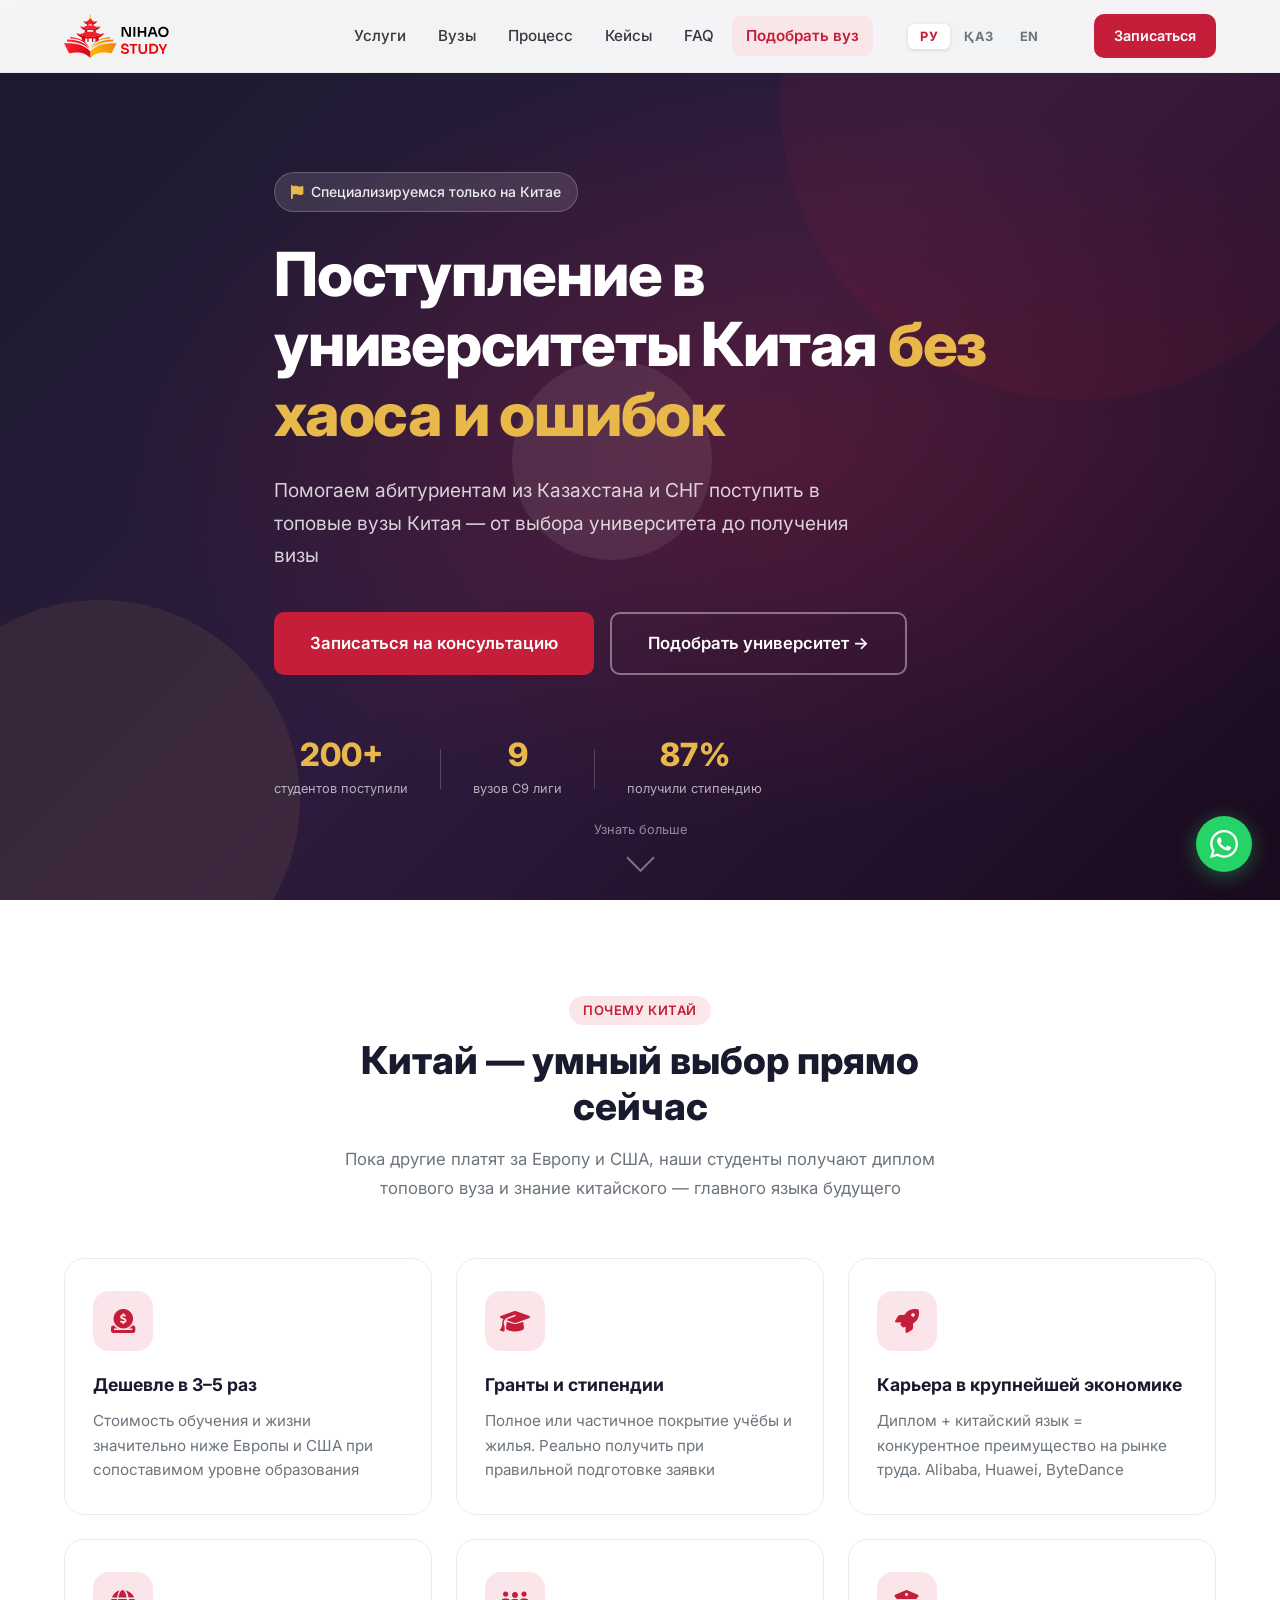
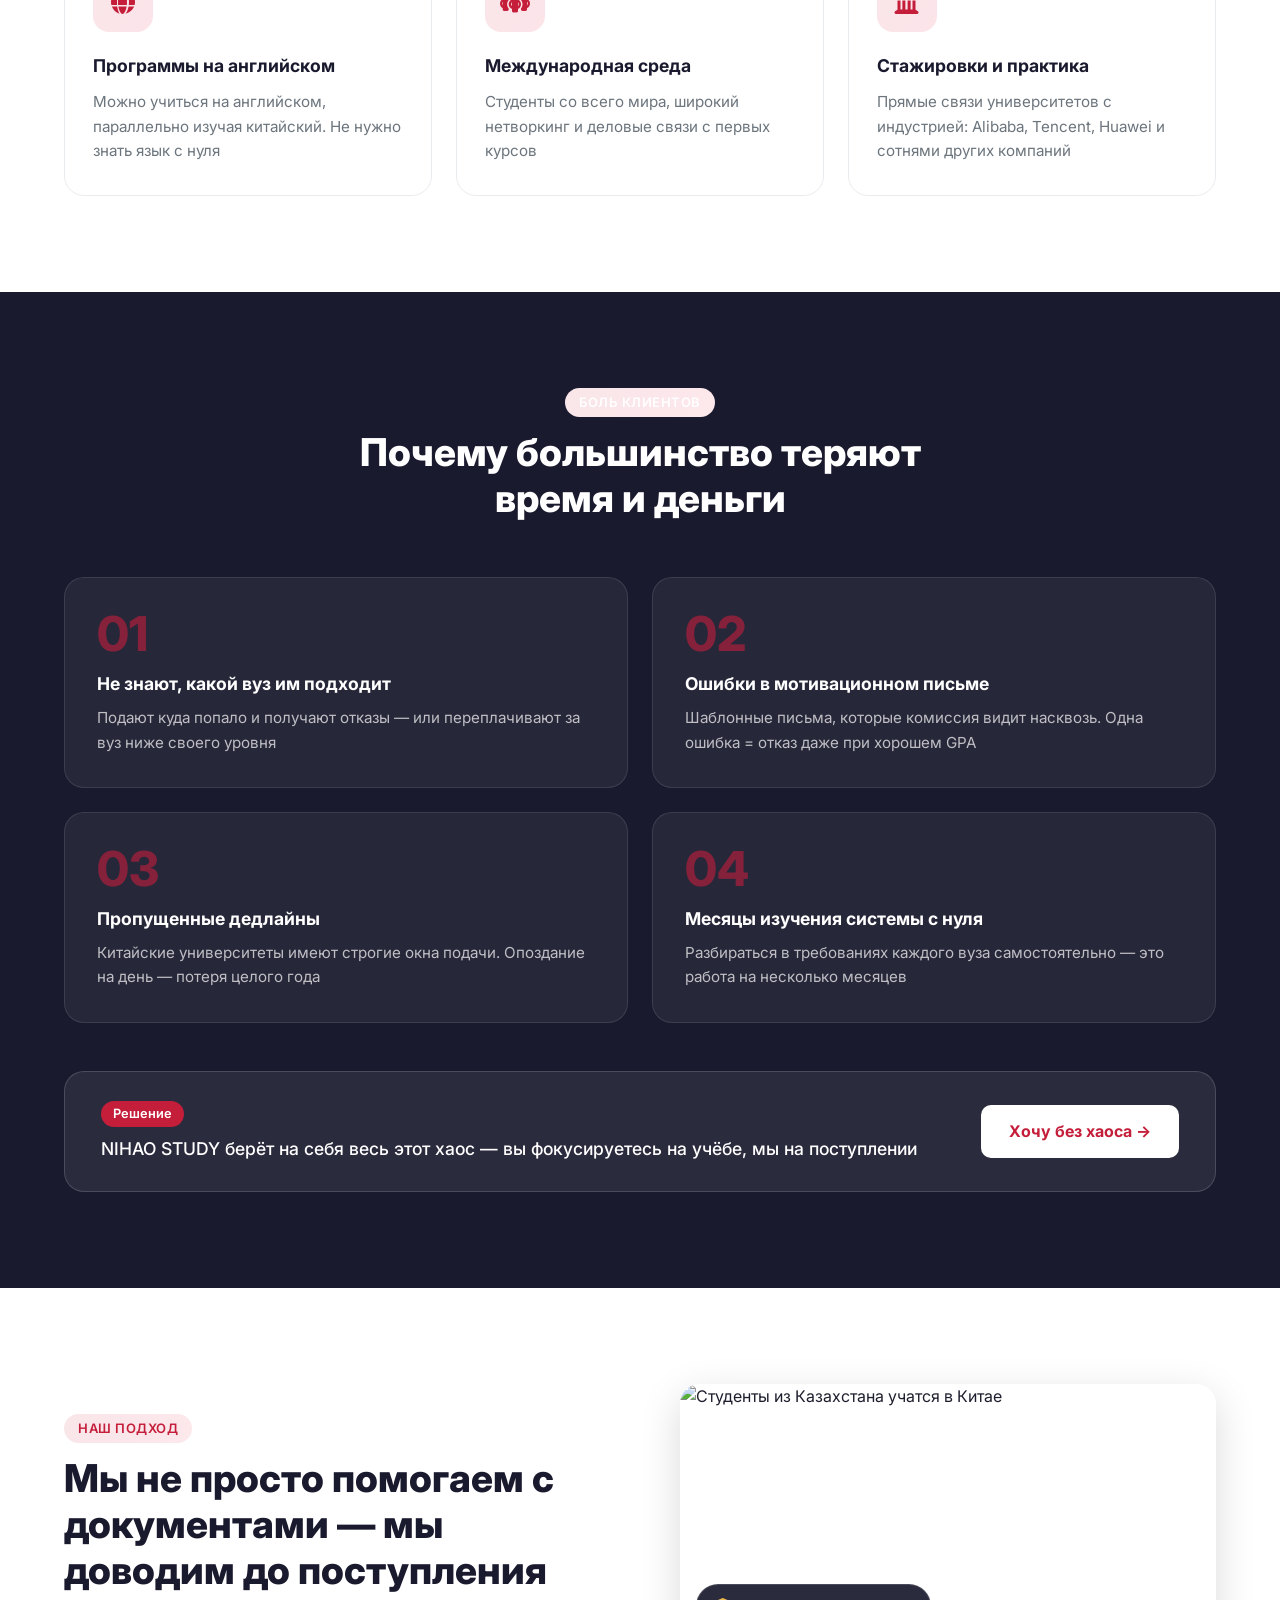
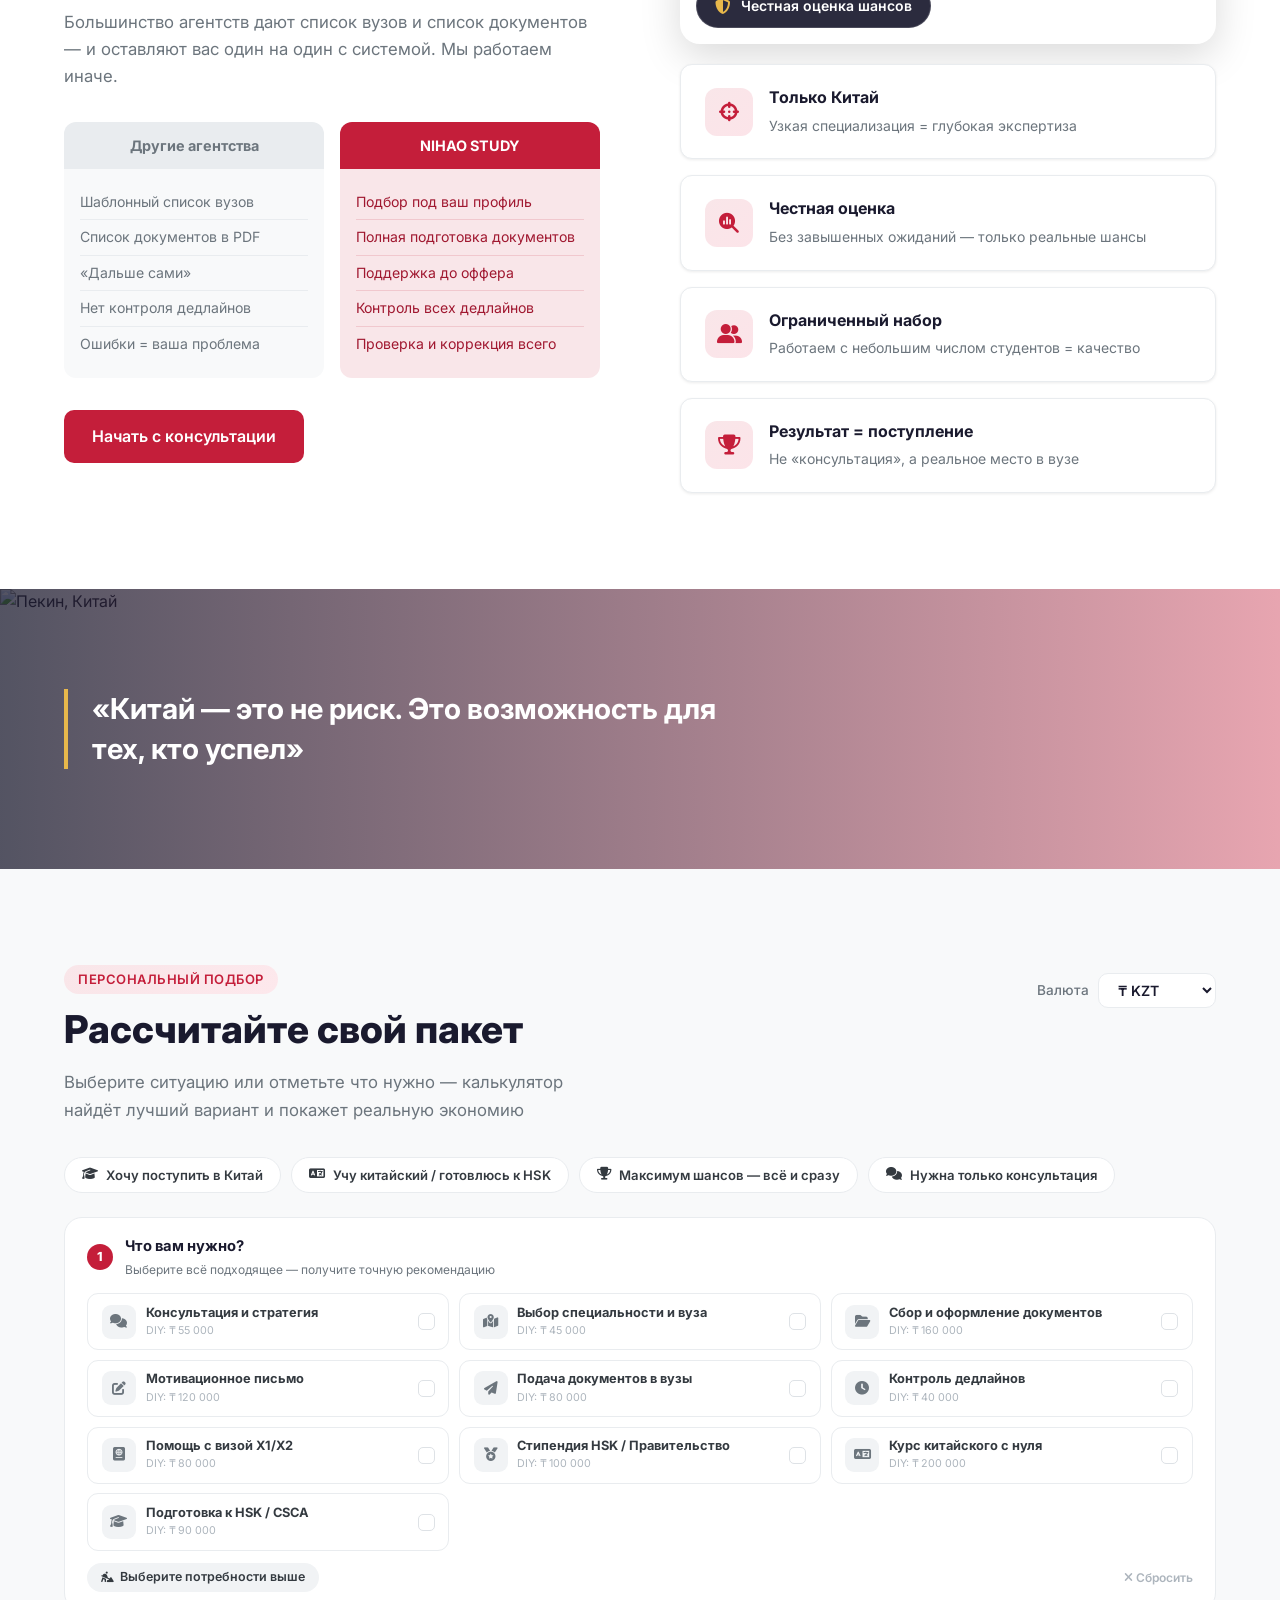
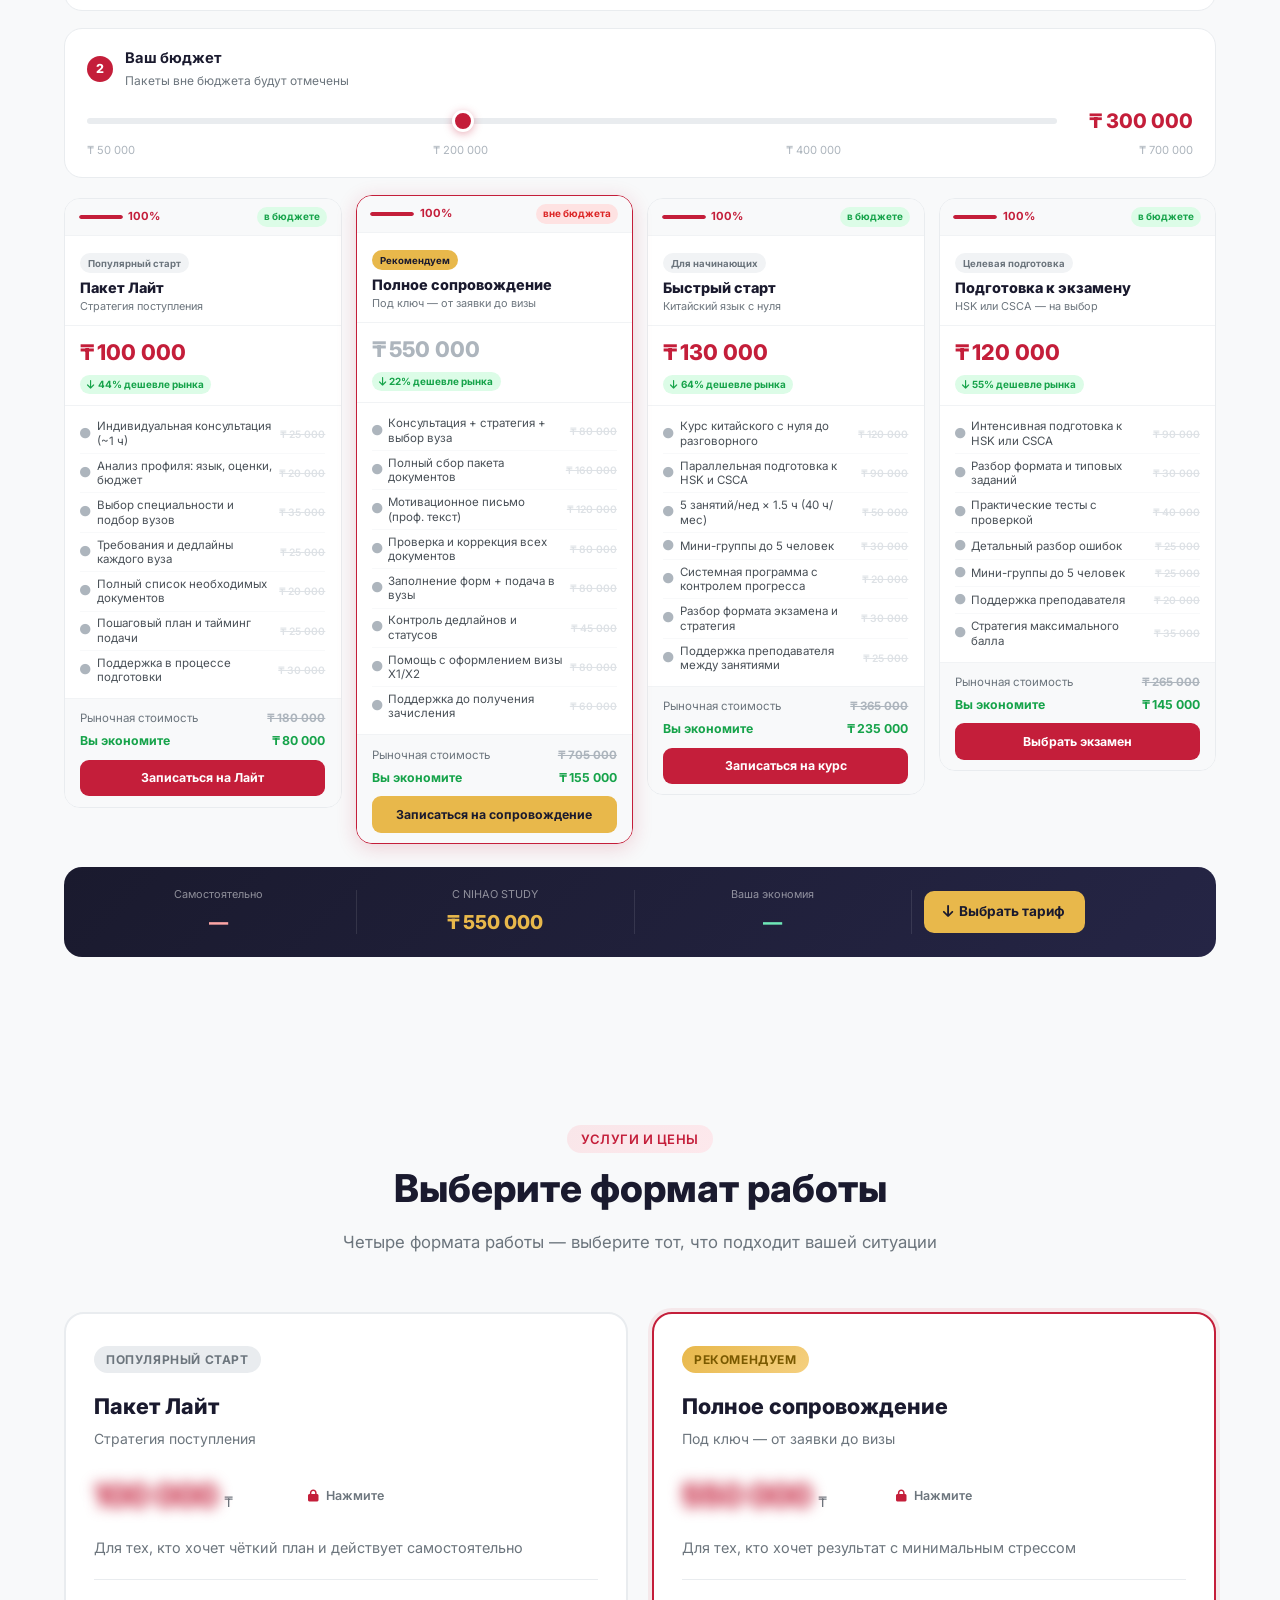
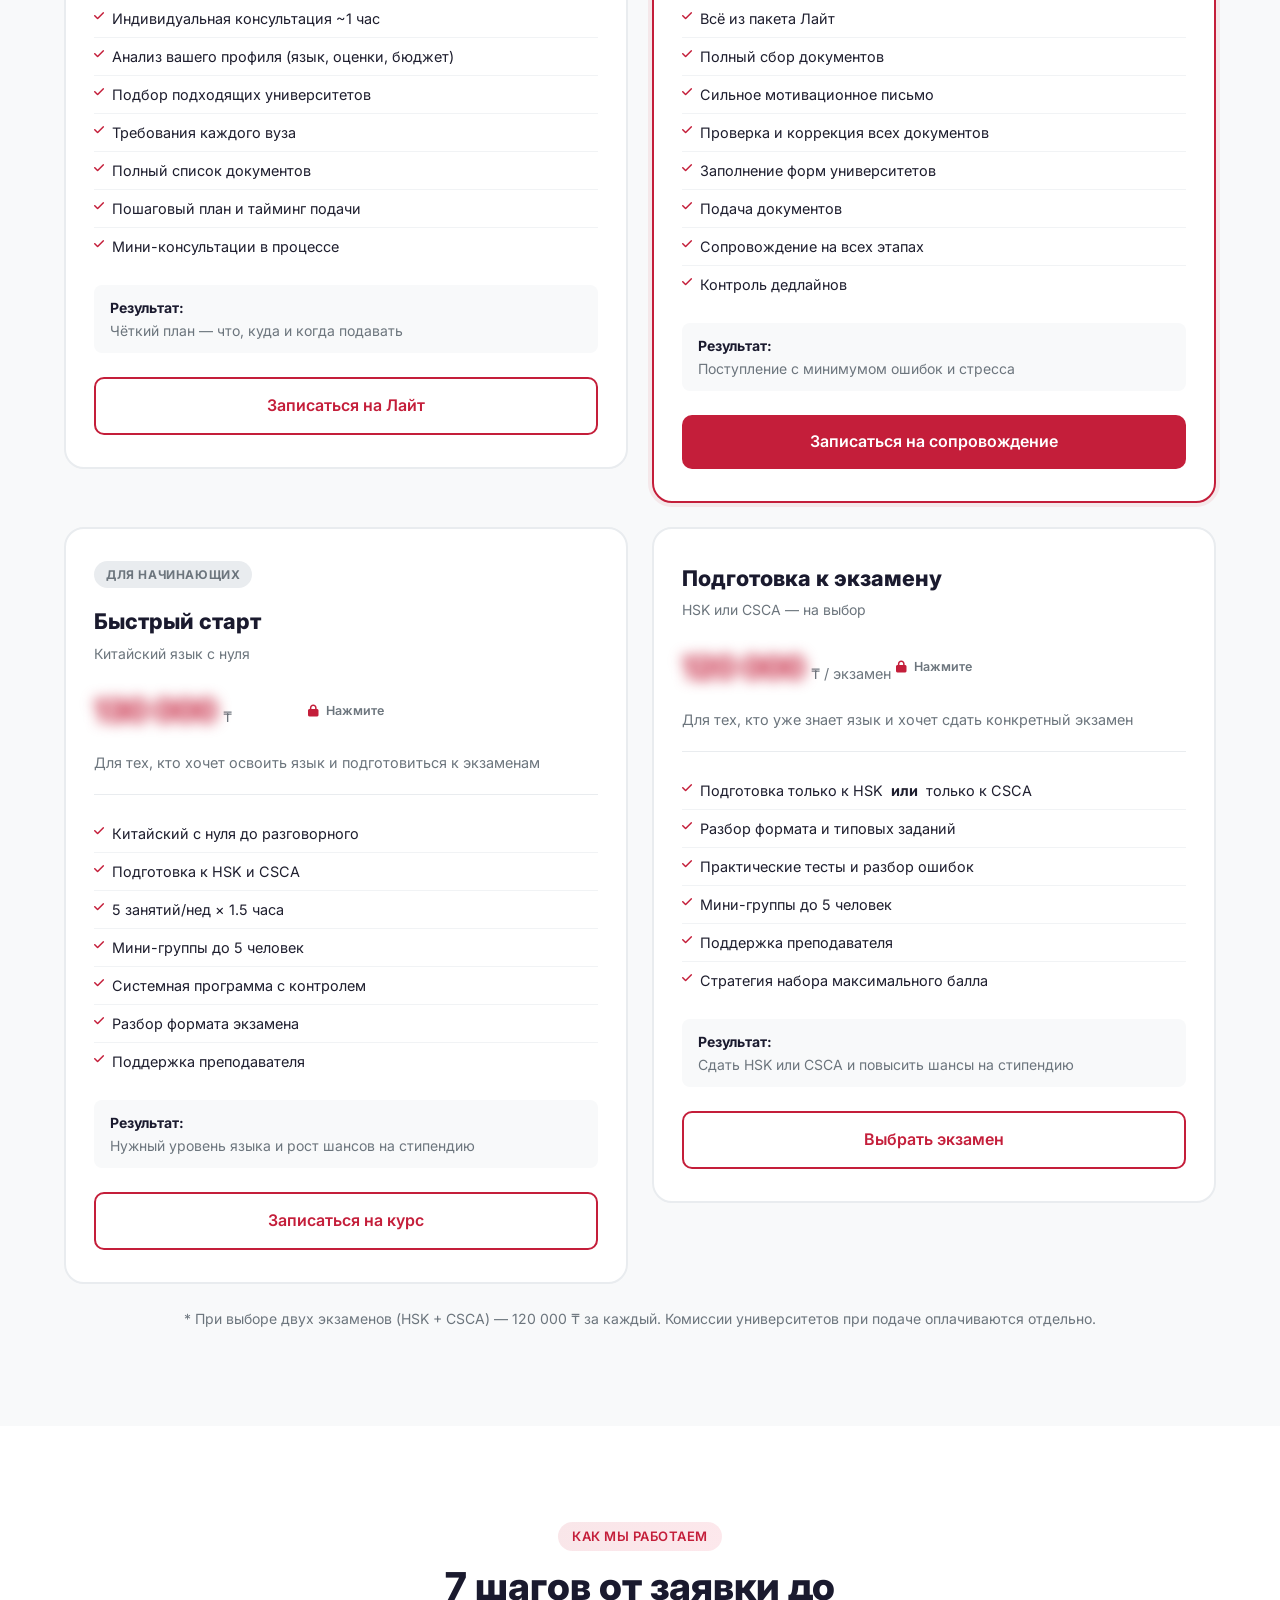
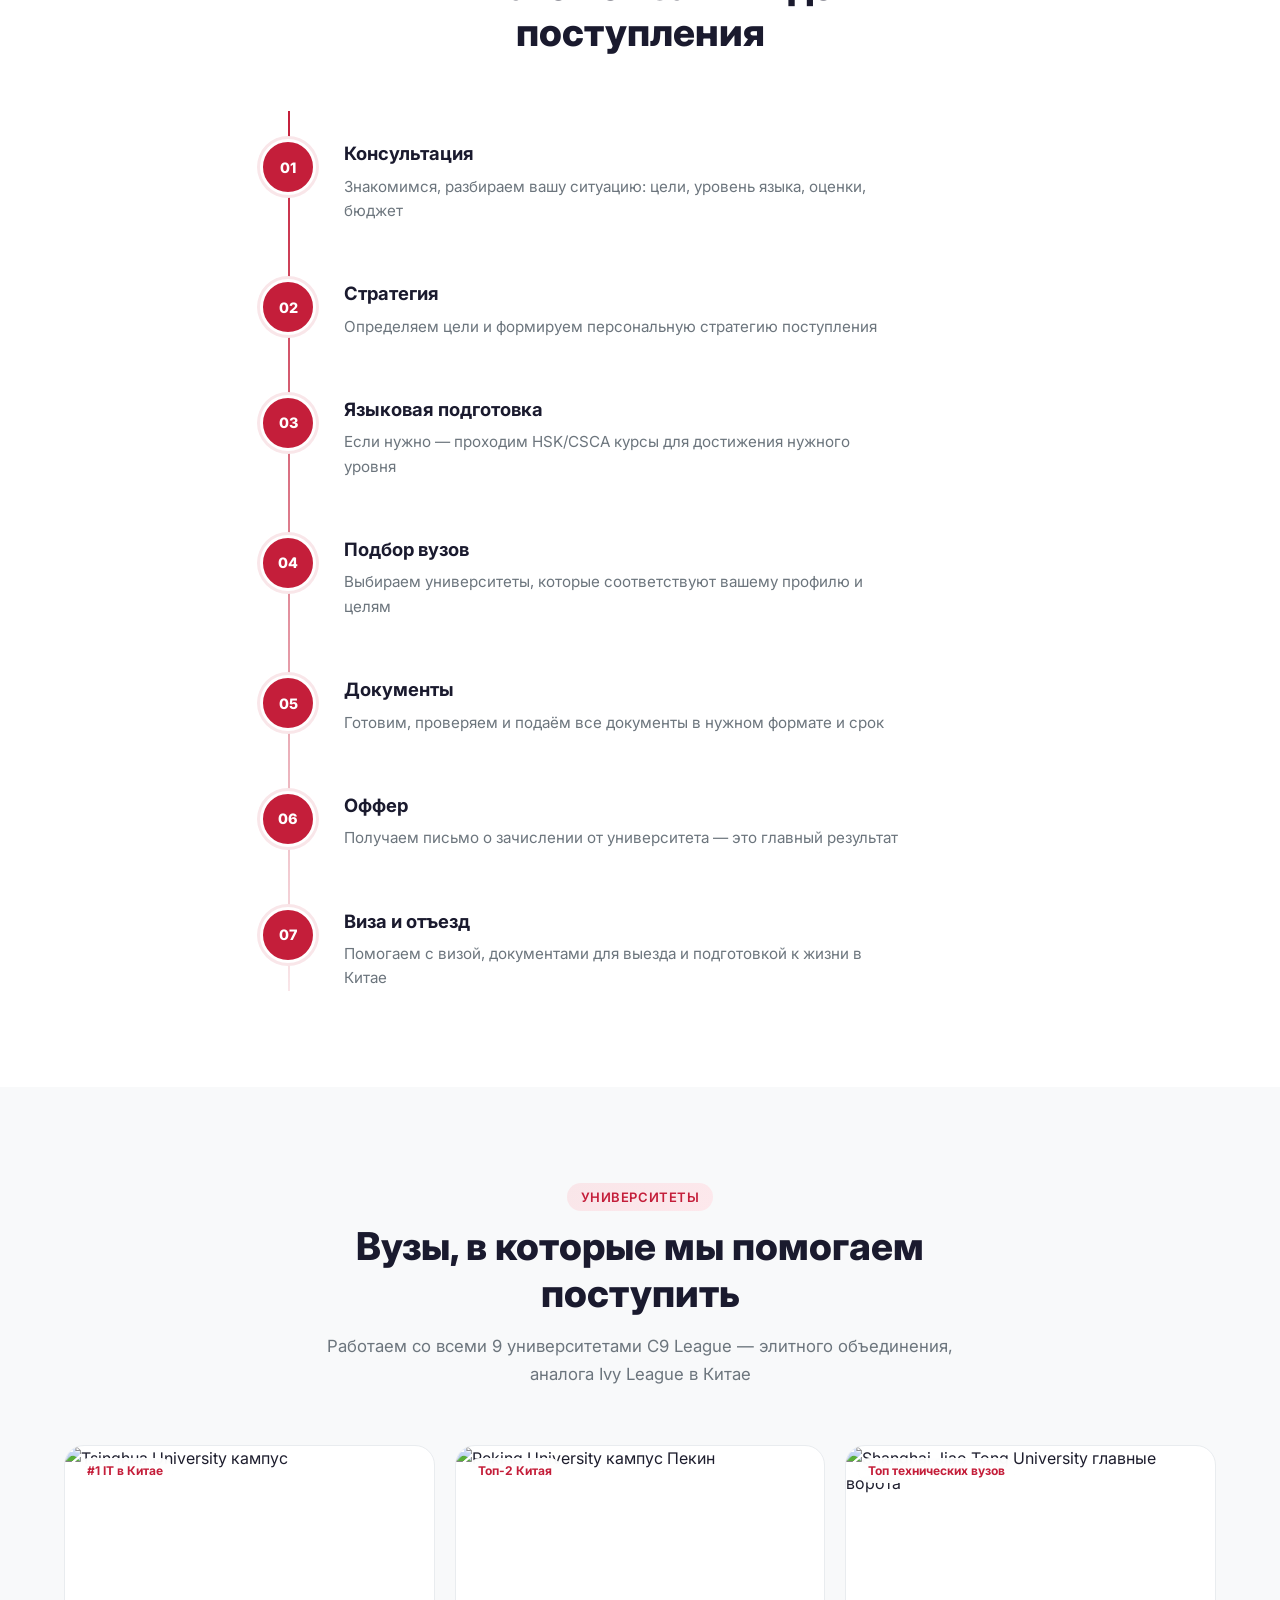
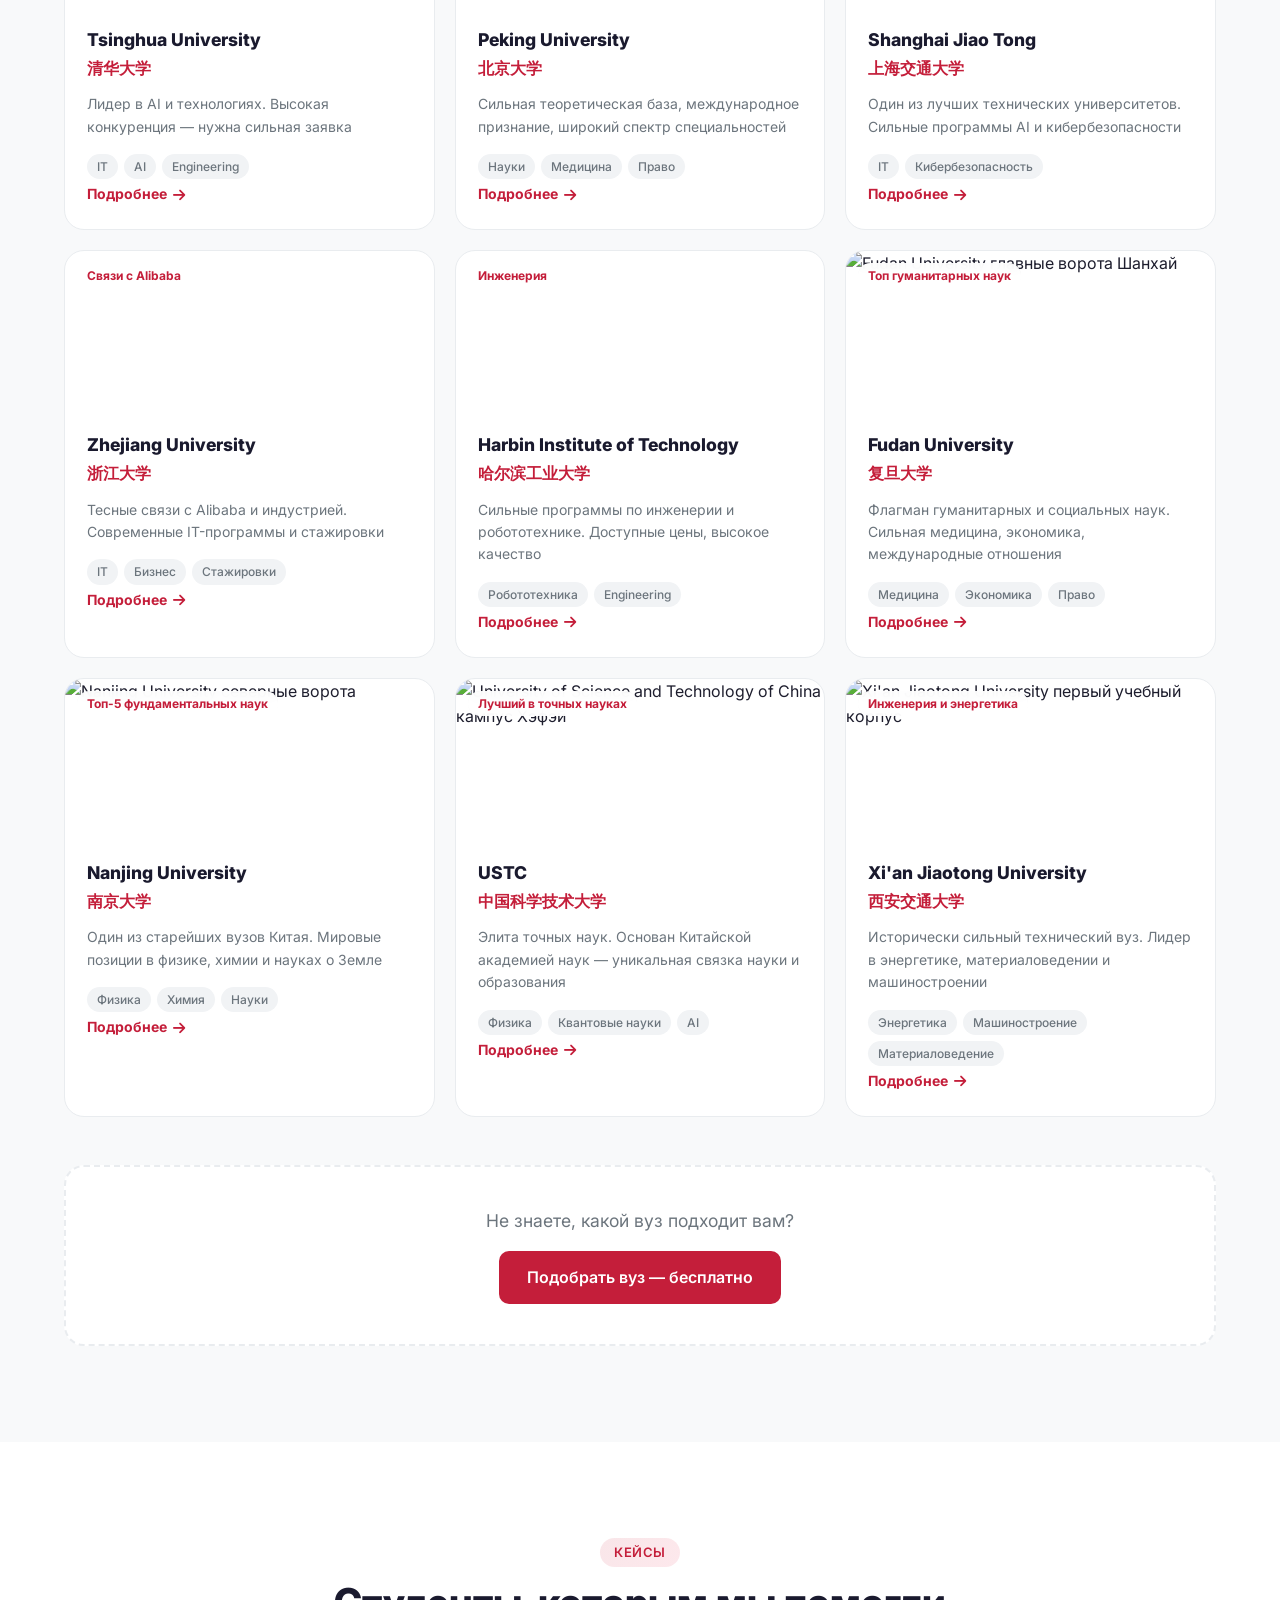
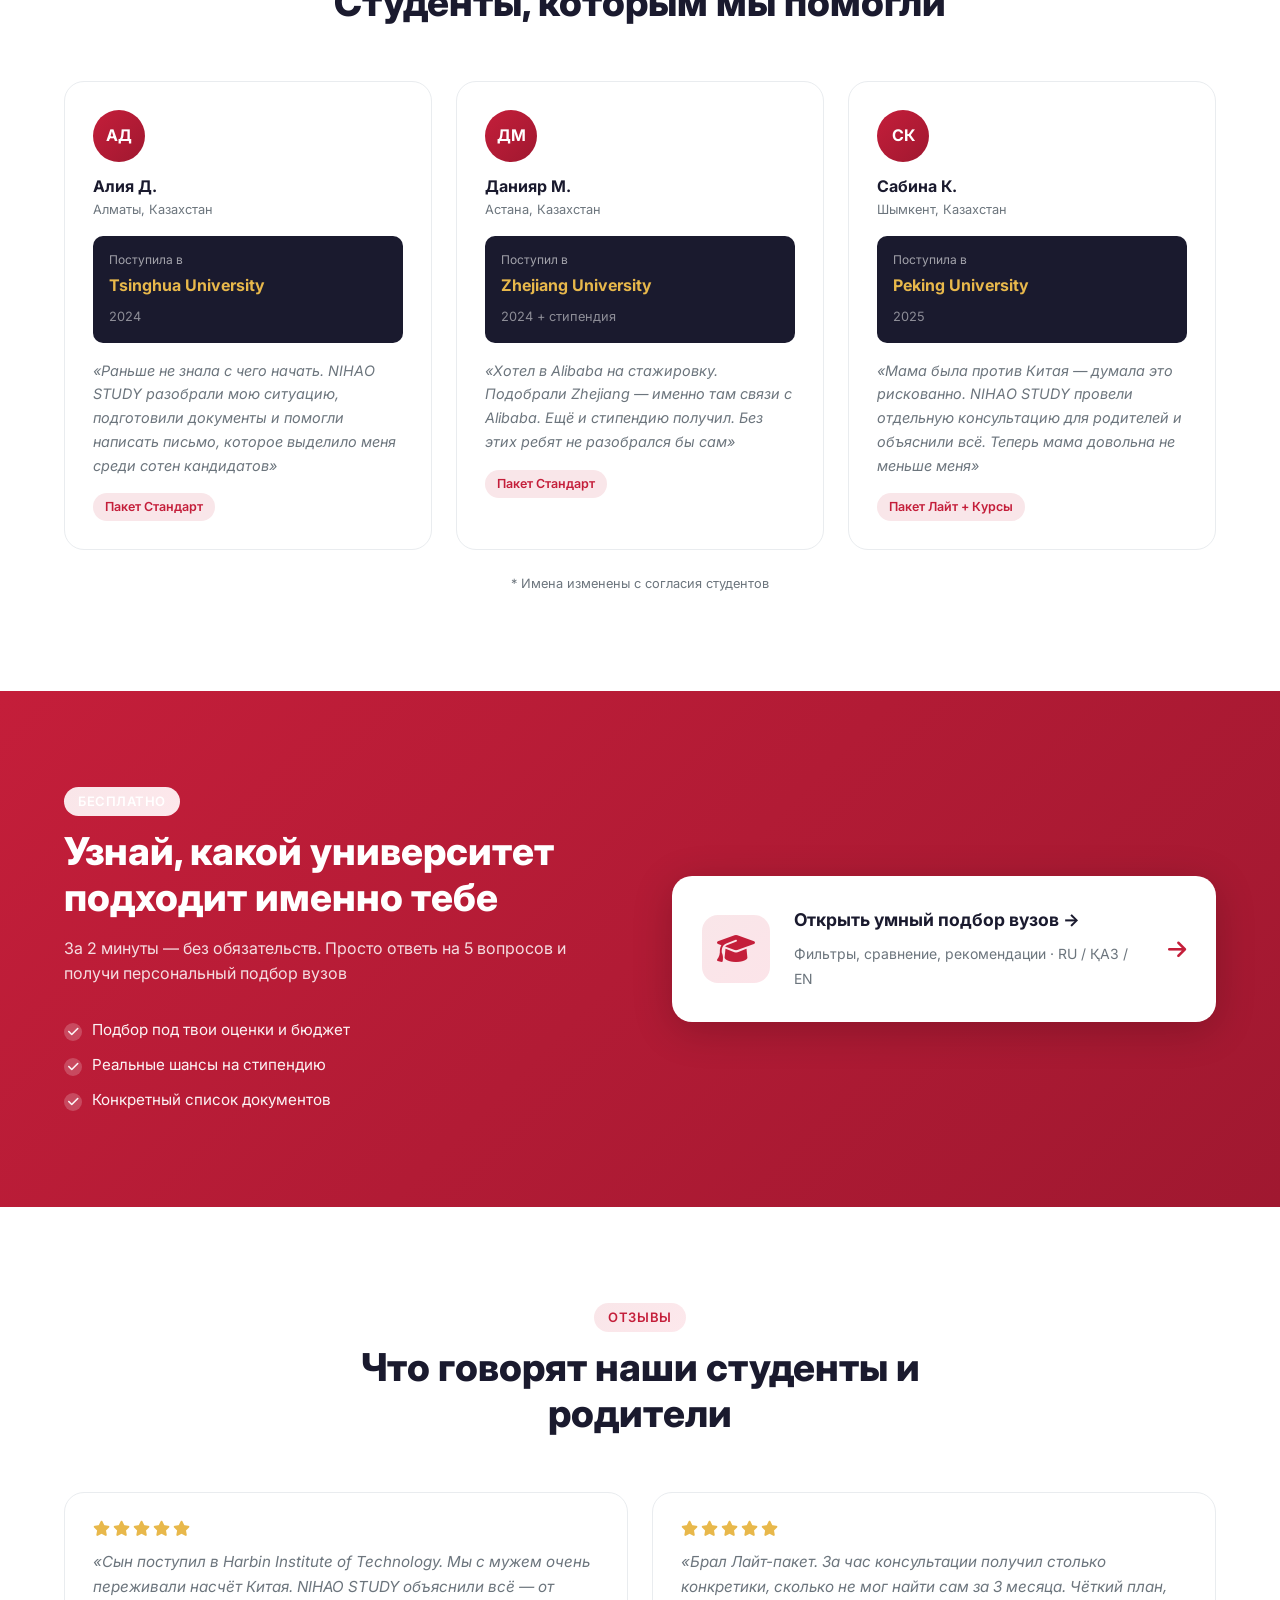
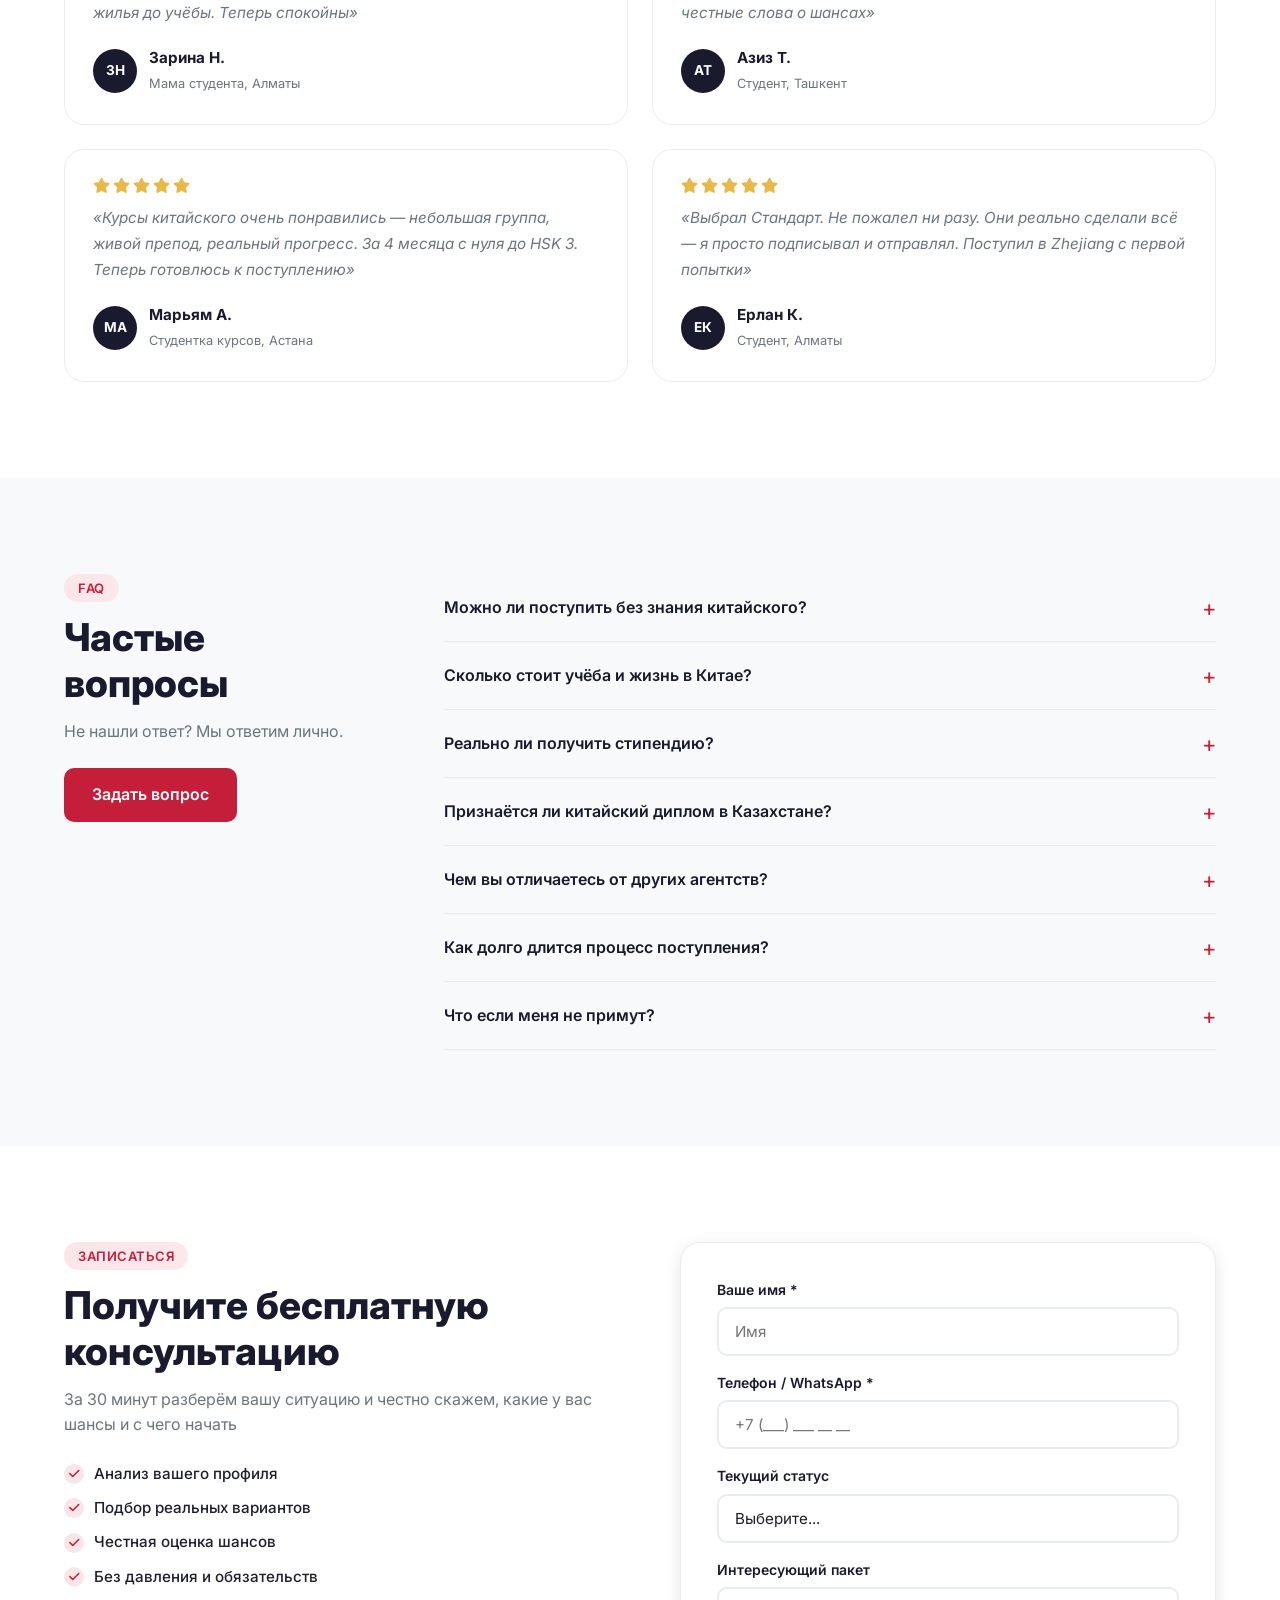
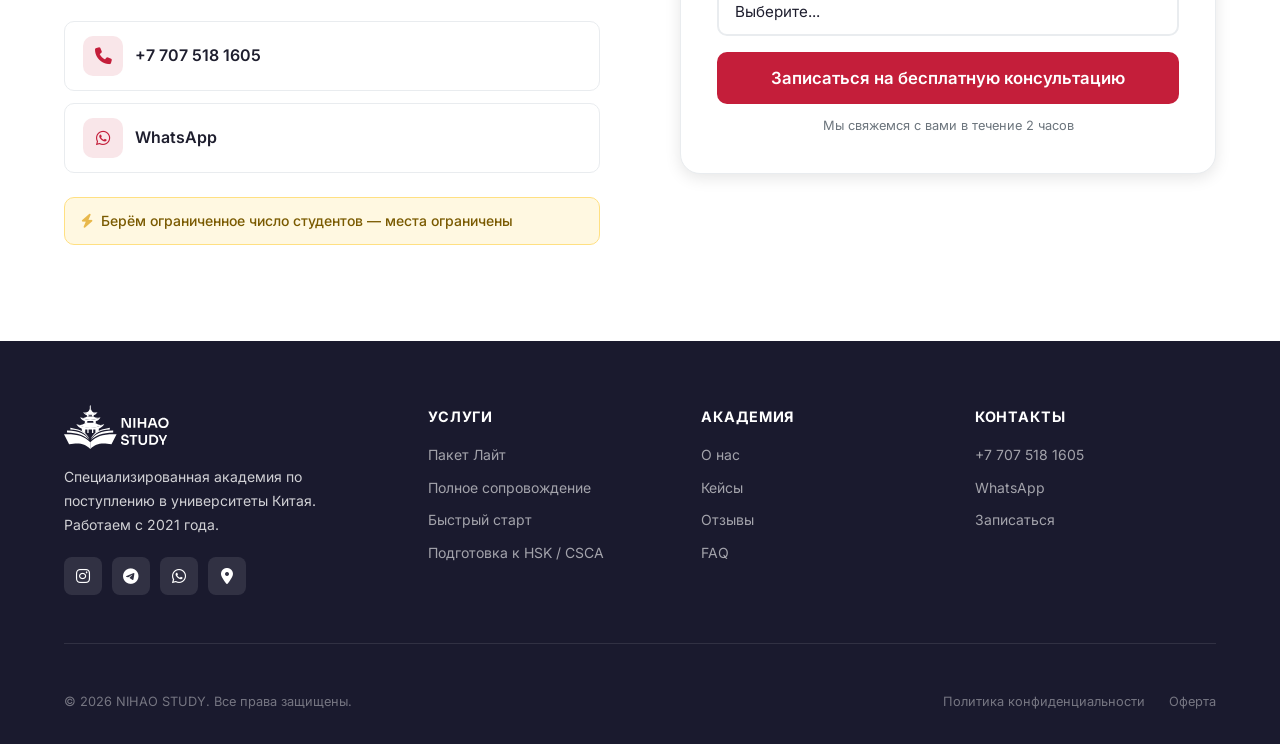
==== commit 1f8d7c28: "Фикс горизонтального скролла на мобильных: overflow-x:hidden на html, scenarios scrollable - html{ov" ====
--- a/index.html
+++ b/index.html
@@ -15,8 +15,8 @@
 /* ============================================================
    INTERACTIVE CALCULATOR — NIHAO STUDY
    ============================================================ */
-.calc-section{background:var(--gray-50,#F8F9FA);padding:96px 0 72px}
-.calc-wrap{max-width:1200px;margin:0 auto;padding:0 24px}
+.calc-section{background:var(--gray-50,#F8F9FA);padding:96px 0 72px;overflow-x:hidden}
+.calc-wrap{max-width:1200px;margin:0 auto;padding:0 24px;overflow-x:hidden}
 
 .calc-hero-bar{
   display:flex;align-items:flex-start;justify-content:space-between;
@@ -33,14 +33,21 @@
 
 /* ── Scenarios ── */
 .scenarios-row{
-  display:flex;gap:.65rem;margin-bottom:1.25rem;flex-wrap:wrap;
-}
+  display:flex;gap:.65rem;margin-bottom:1.25rem;
+  overflow-x:auto;overflow-y:hidden;
+  flex-wrap:nowrap;
+  -webkit-overflow-scrolling:touch;
+  scrollbar-width:none;
+  padding-bottom:4px;
+  margin-left:-2px;padding-left:2px;
+}
+.scenarios-row::-webkit-scrollbar{display:none}
 .scenario-btn{
   display:flex;align-items:center;gap:.5rem;padding:.55rem 1.05rem;
   border-radius:20px;border:1.5px solid var(--gray-200,#E9ECEF);
   background:#fff;font-size:.82rem;font-weight:600;color:var(--gray-700,#343A40);
   cursor:pointer;transition:all .2s;font-family:inherit;
-  white-space:nowrap;
+  white-space:nowrap;flex-shrink:0;
 }
 .scenario-btn:hover{border-color:#C41E3A;color:#C41E3A;background:#fff9f9}
 .scenario-btn.active{border-color:#C41E3A;background:#C41E3A;color:#fff}
@@ -337,6 +344,15 @@
   .calc-summary{grid-template-columns:1fr 1fr;gap:.75rem}
   .smart-rec-inner{flex-direction:column}
   .sr-right{align-items:stretch;width:100%}
+  .budget-row{flex-wrap:nowrap}
+  .budget-val{min-width:90px;font-size:1.05rem}
+  .budget-labels{font-size:.65rem}
+}
+@media(max-width:400px){
+  .needs-grid{grid-template-columns:1fr}
+  .calc-summary{grid-template-columns:1fr}
+  .calc-step-card{padding:.9rem 1rem}
+  .tc-grid{grid-template-columns:1fr}
 }
 </style>
 </head>
--- a/css/style.css
+++ b/css/style.css
@@ -30,13 +30,14 @@
 
 /* ---------- Reset ---------- */
 *, *::before, *::after { box-sizing: border-box; margin: 0; padding: 0; }
-html { scroll-behavior: smooth; font-size: 16px; }
+html { scroll-behavior: smooth; font-size: 16px; overflow-x: hidden; max-width: 100%; }
 body {
   font-family: 'Inter', system-ui, -apple-system, sans-serif;
   color: var(--text);
   background: var(--white);
   line-height: 1.6;
   overflow-x: hidden;
+  max-width: 100%;
 }
 img { max-width: 100%; display: block; }
 a { color: inherit; text-decoration: none; }
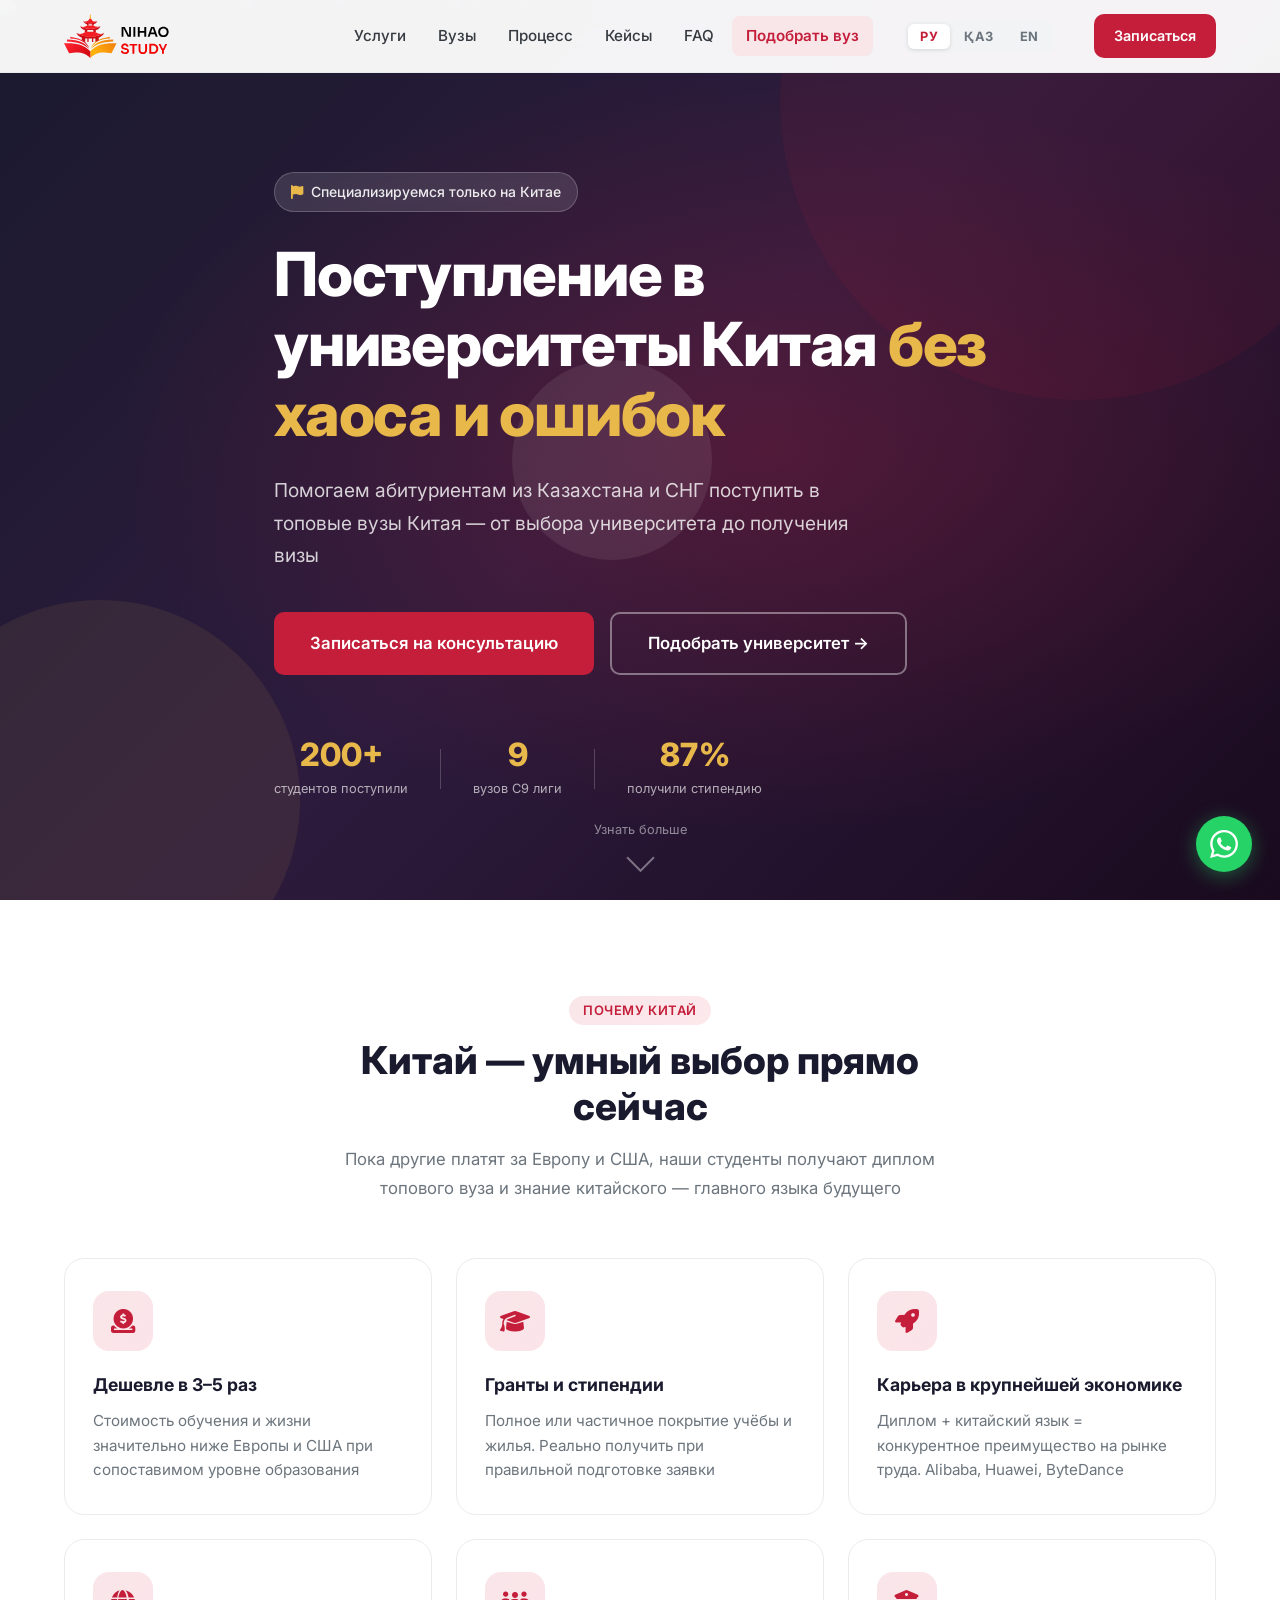
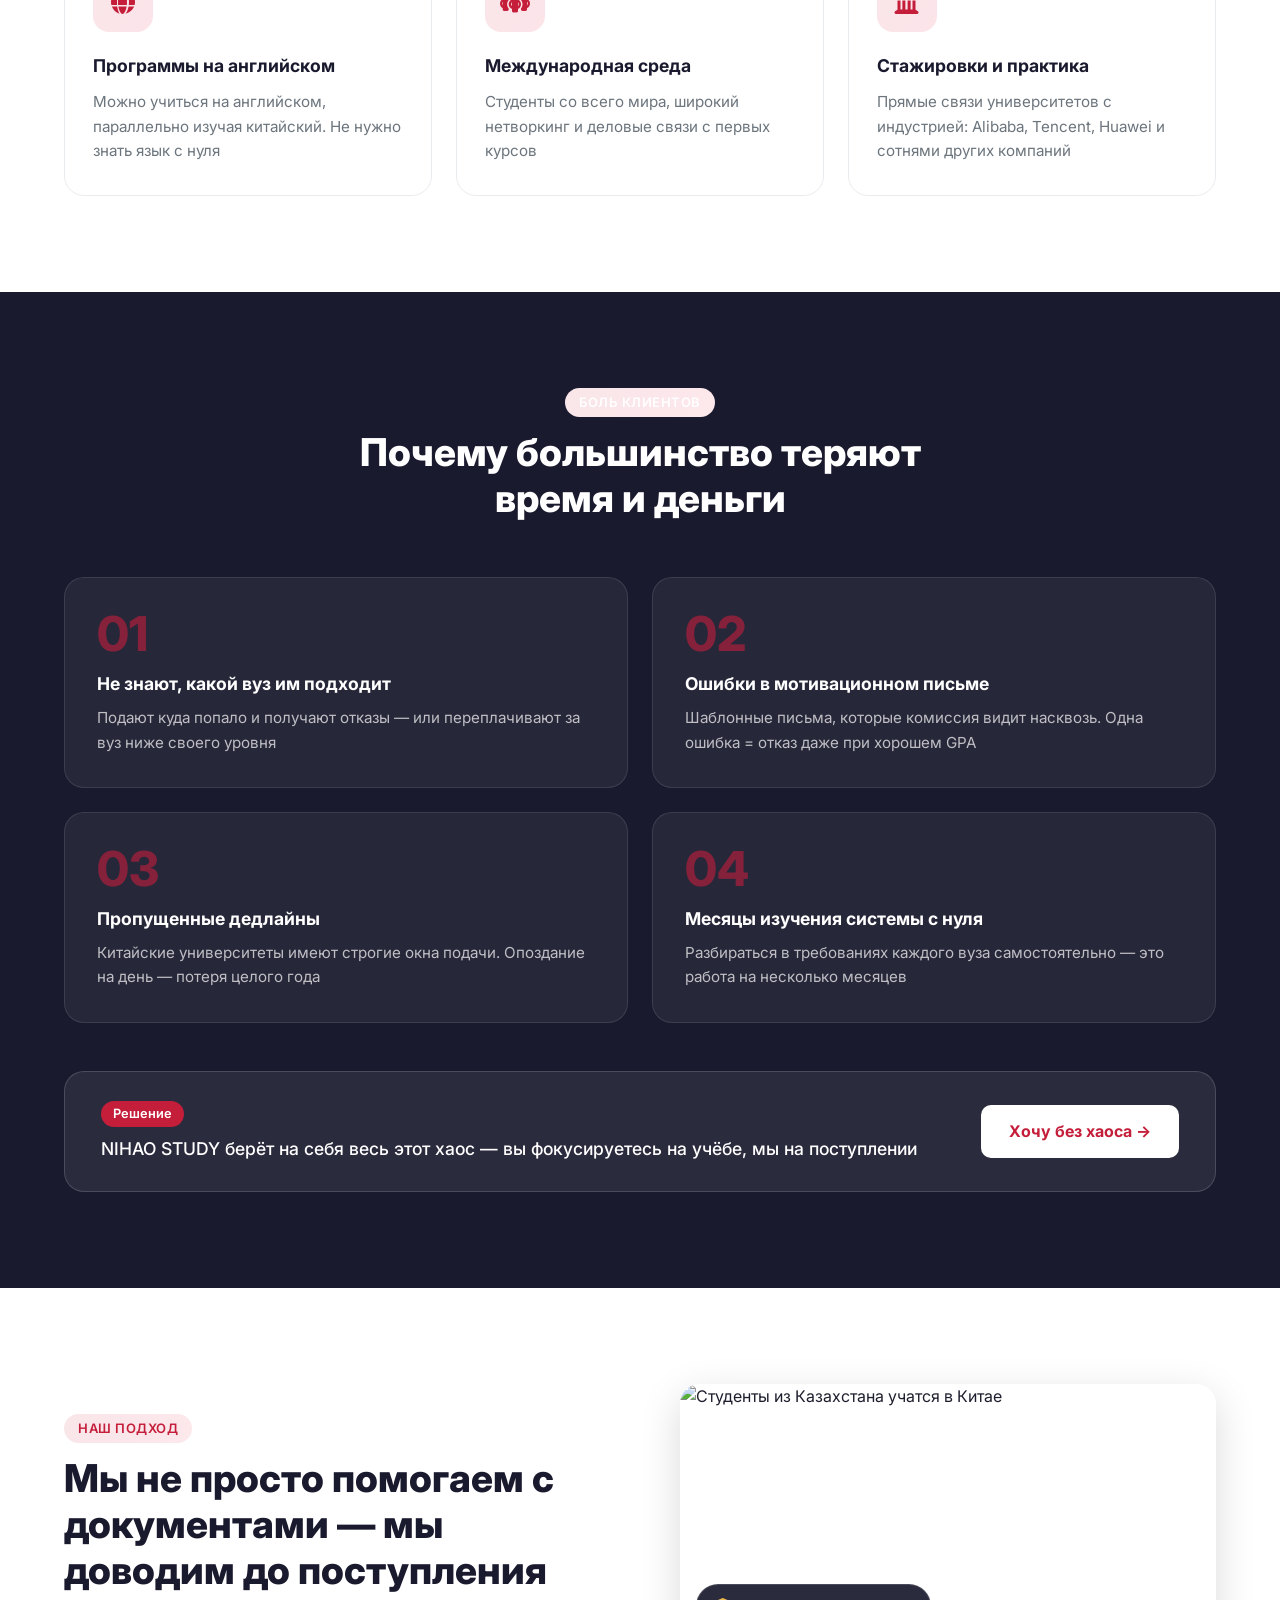
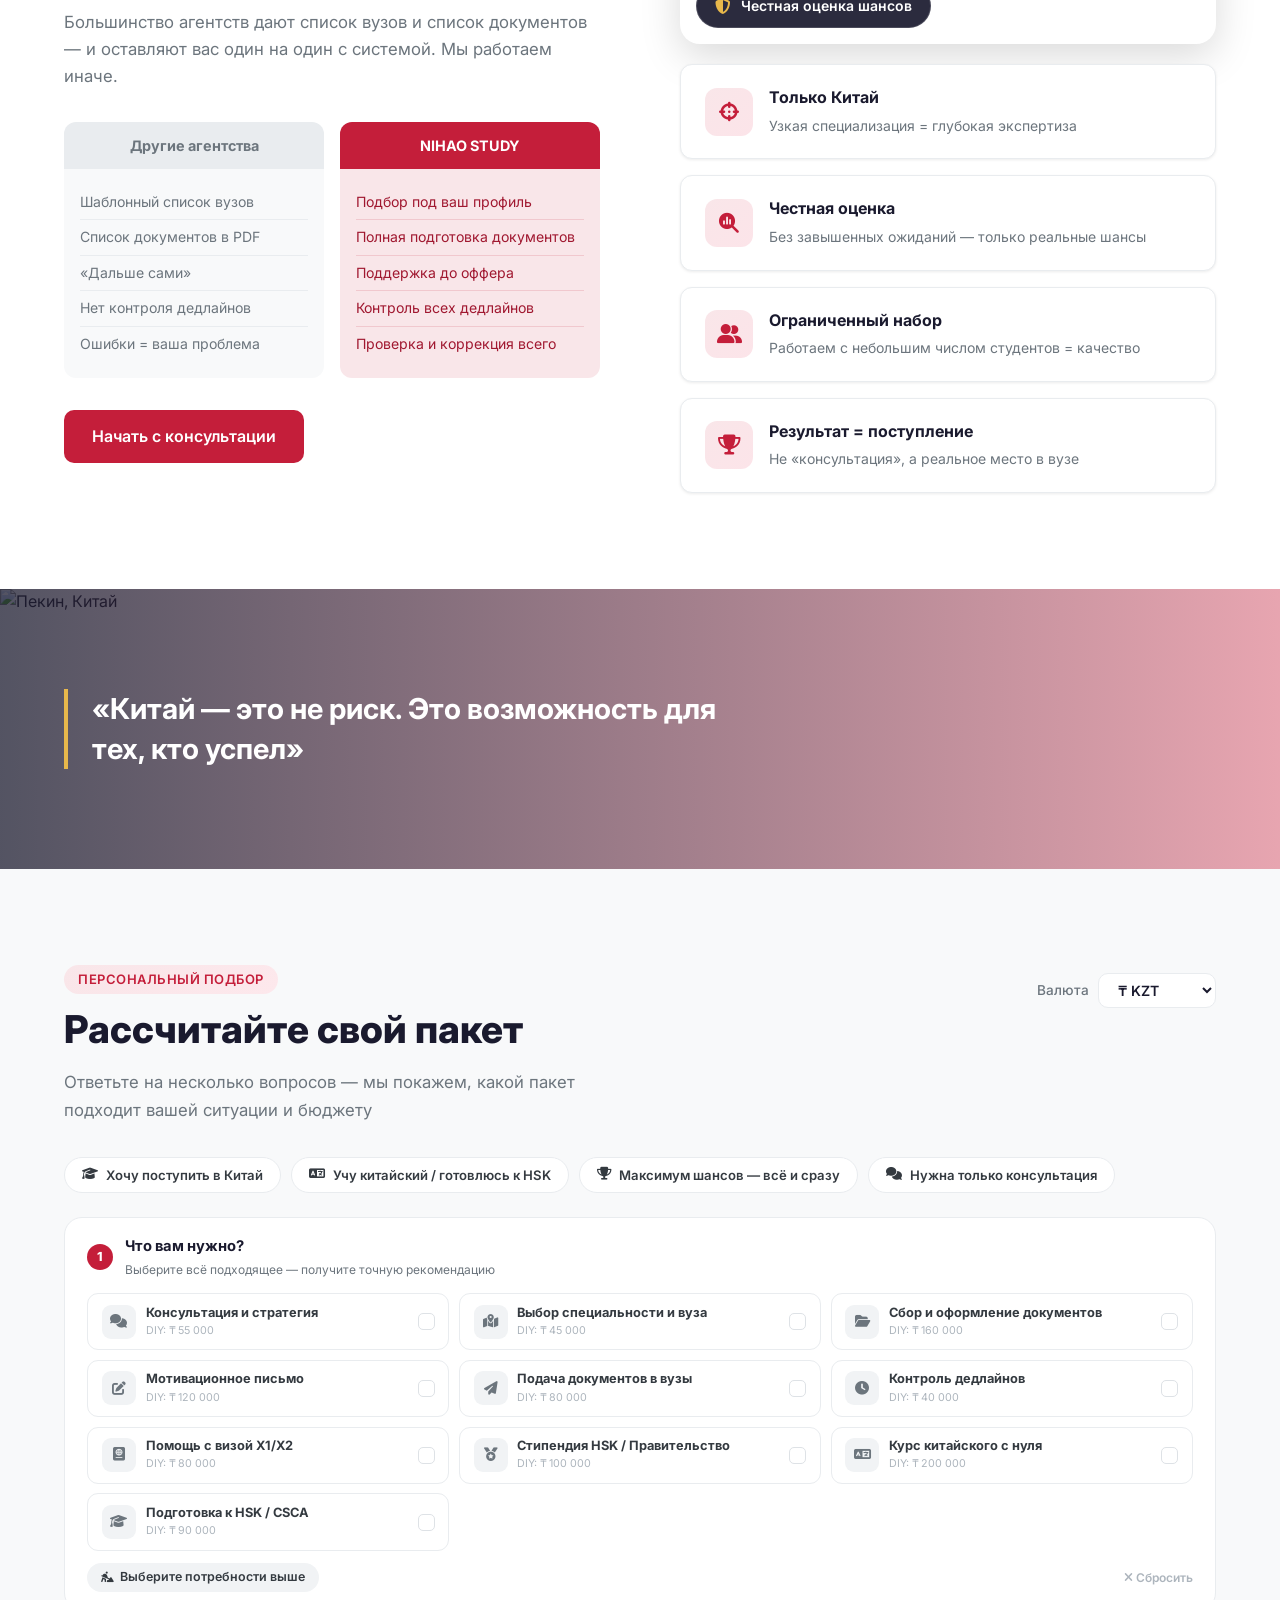
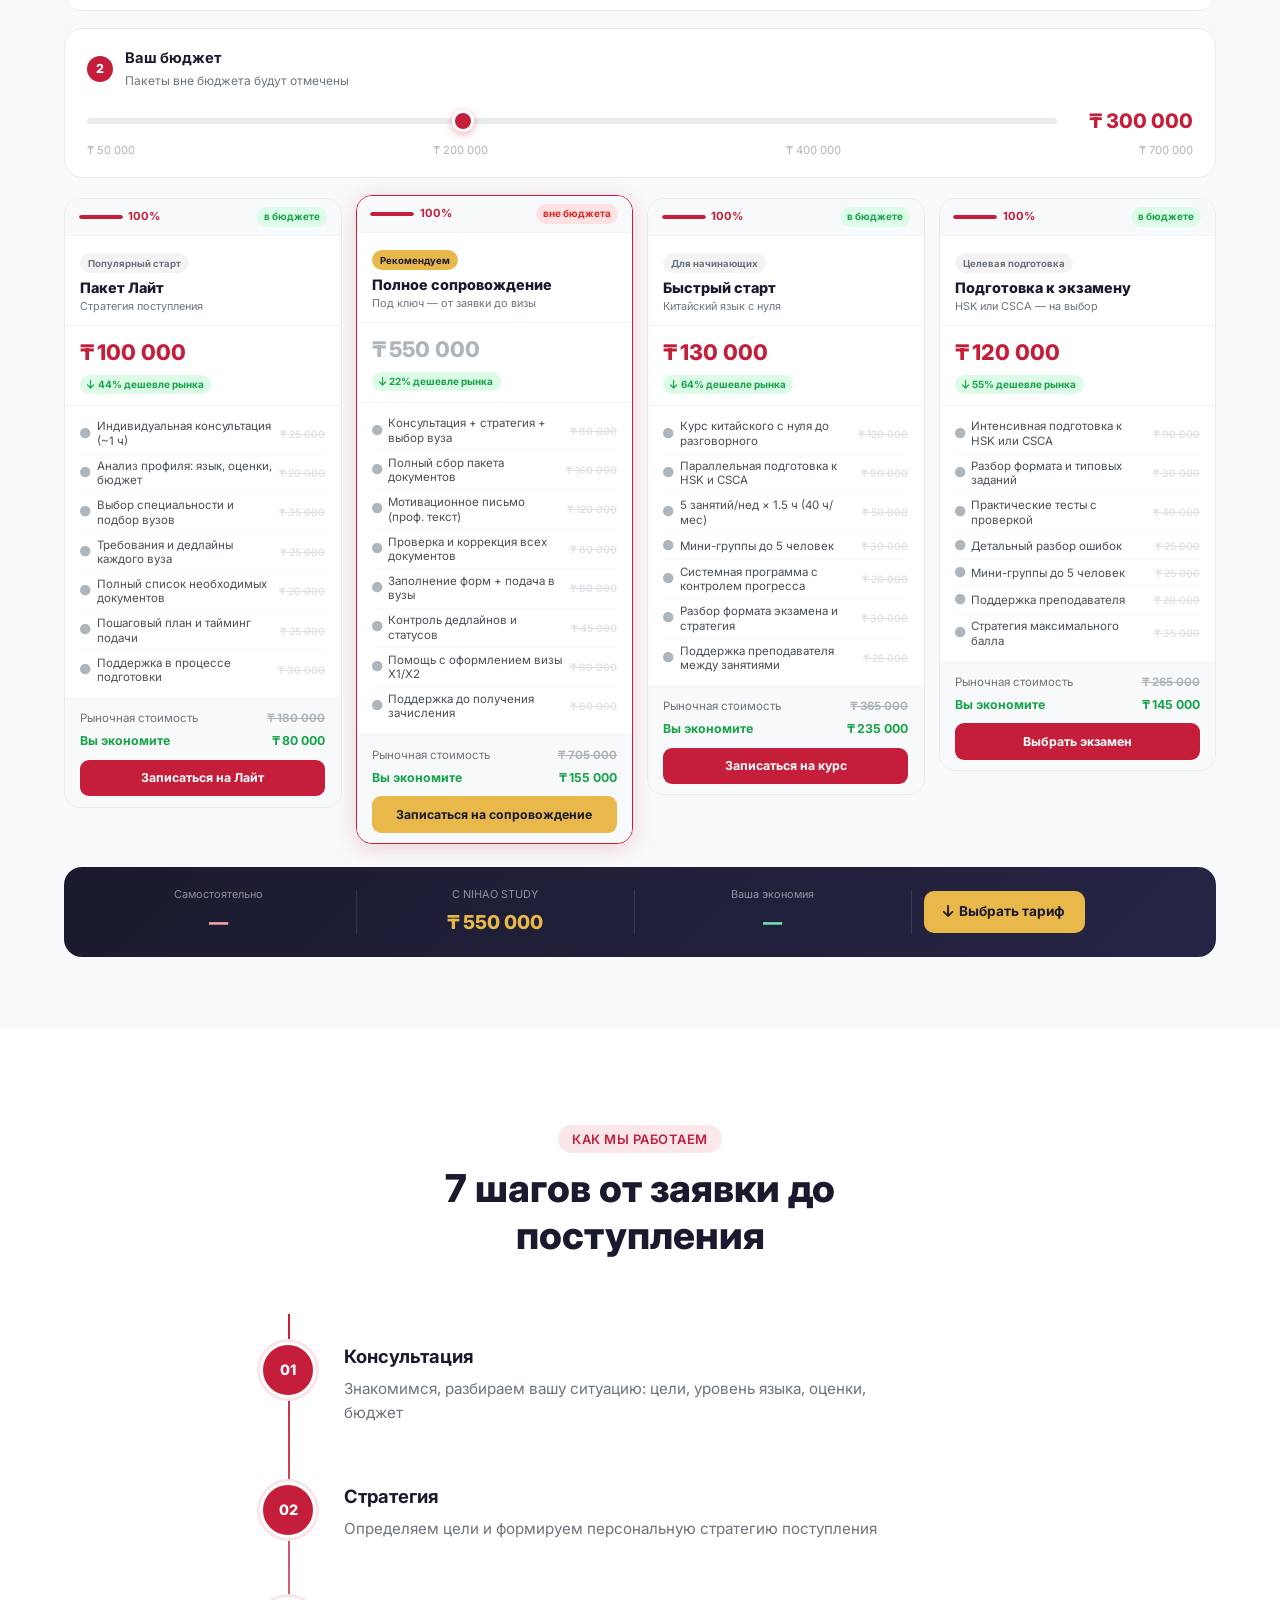
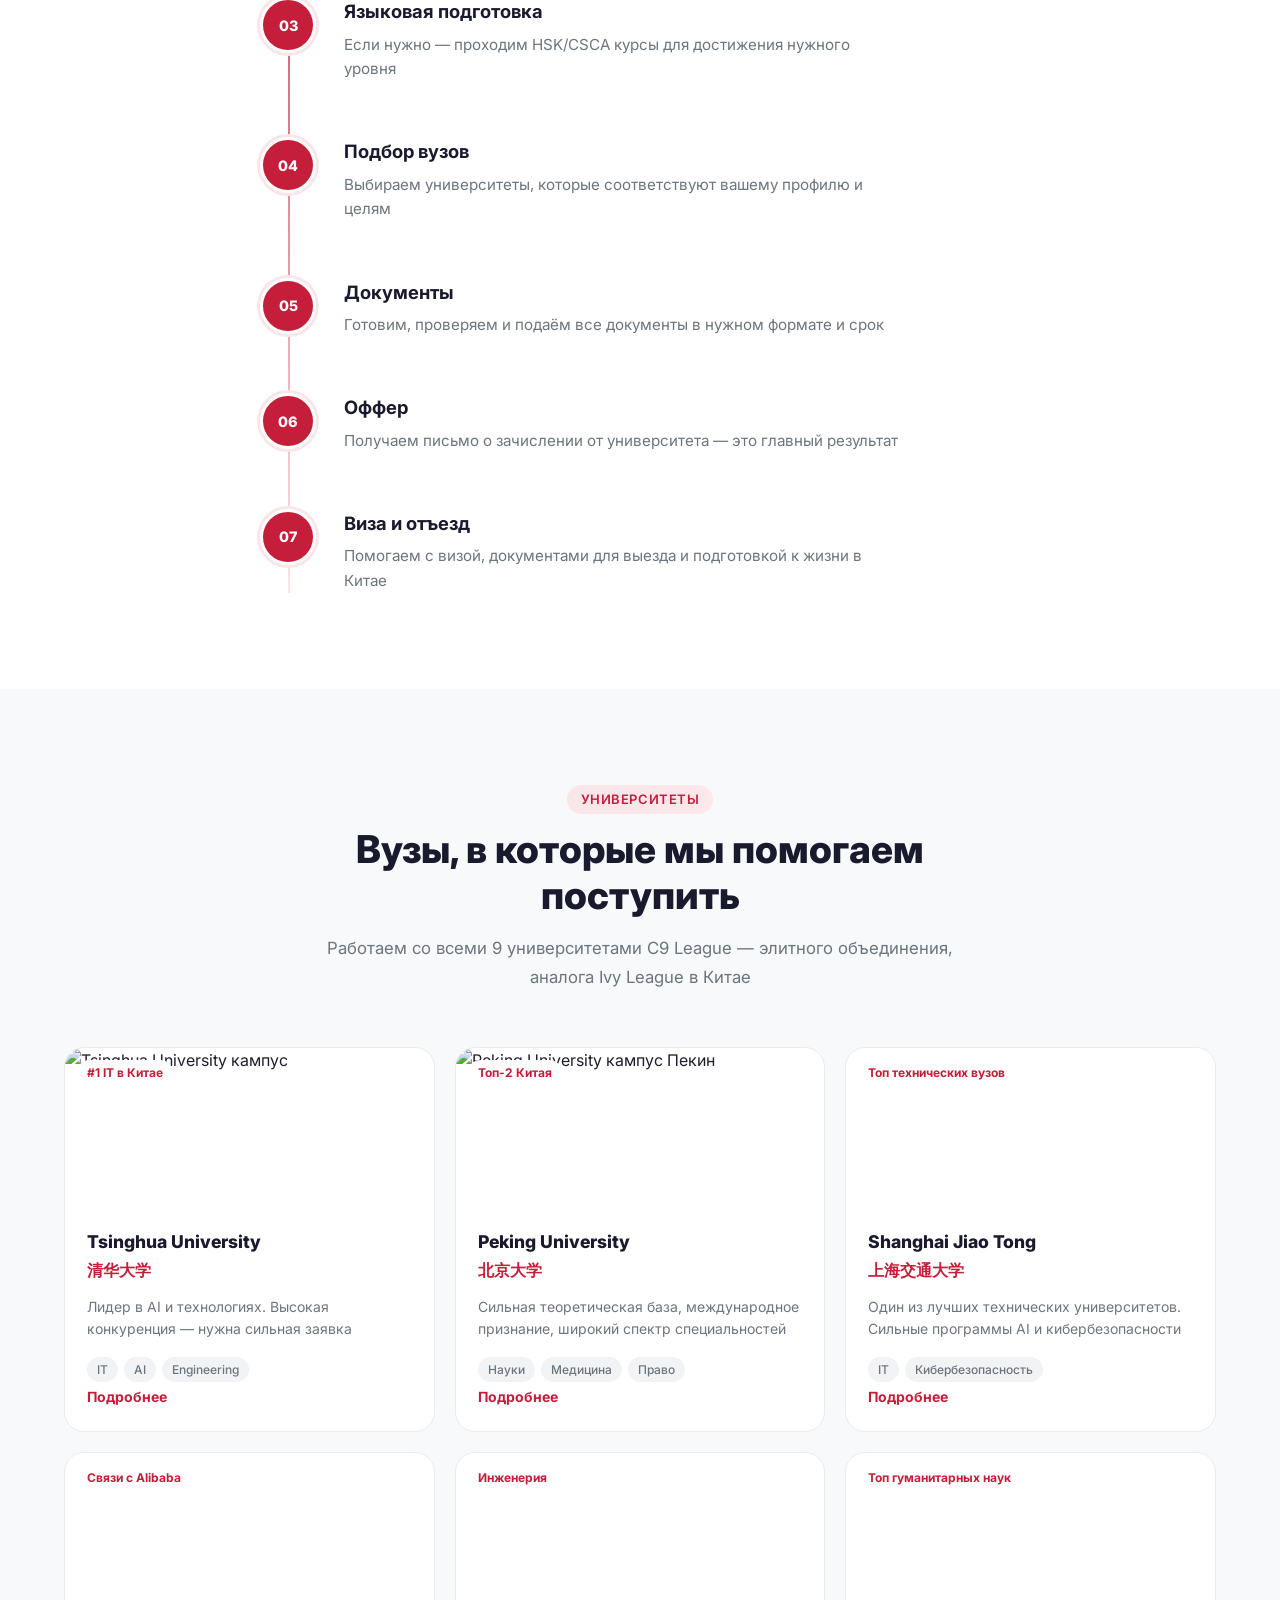
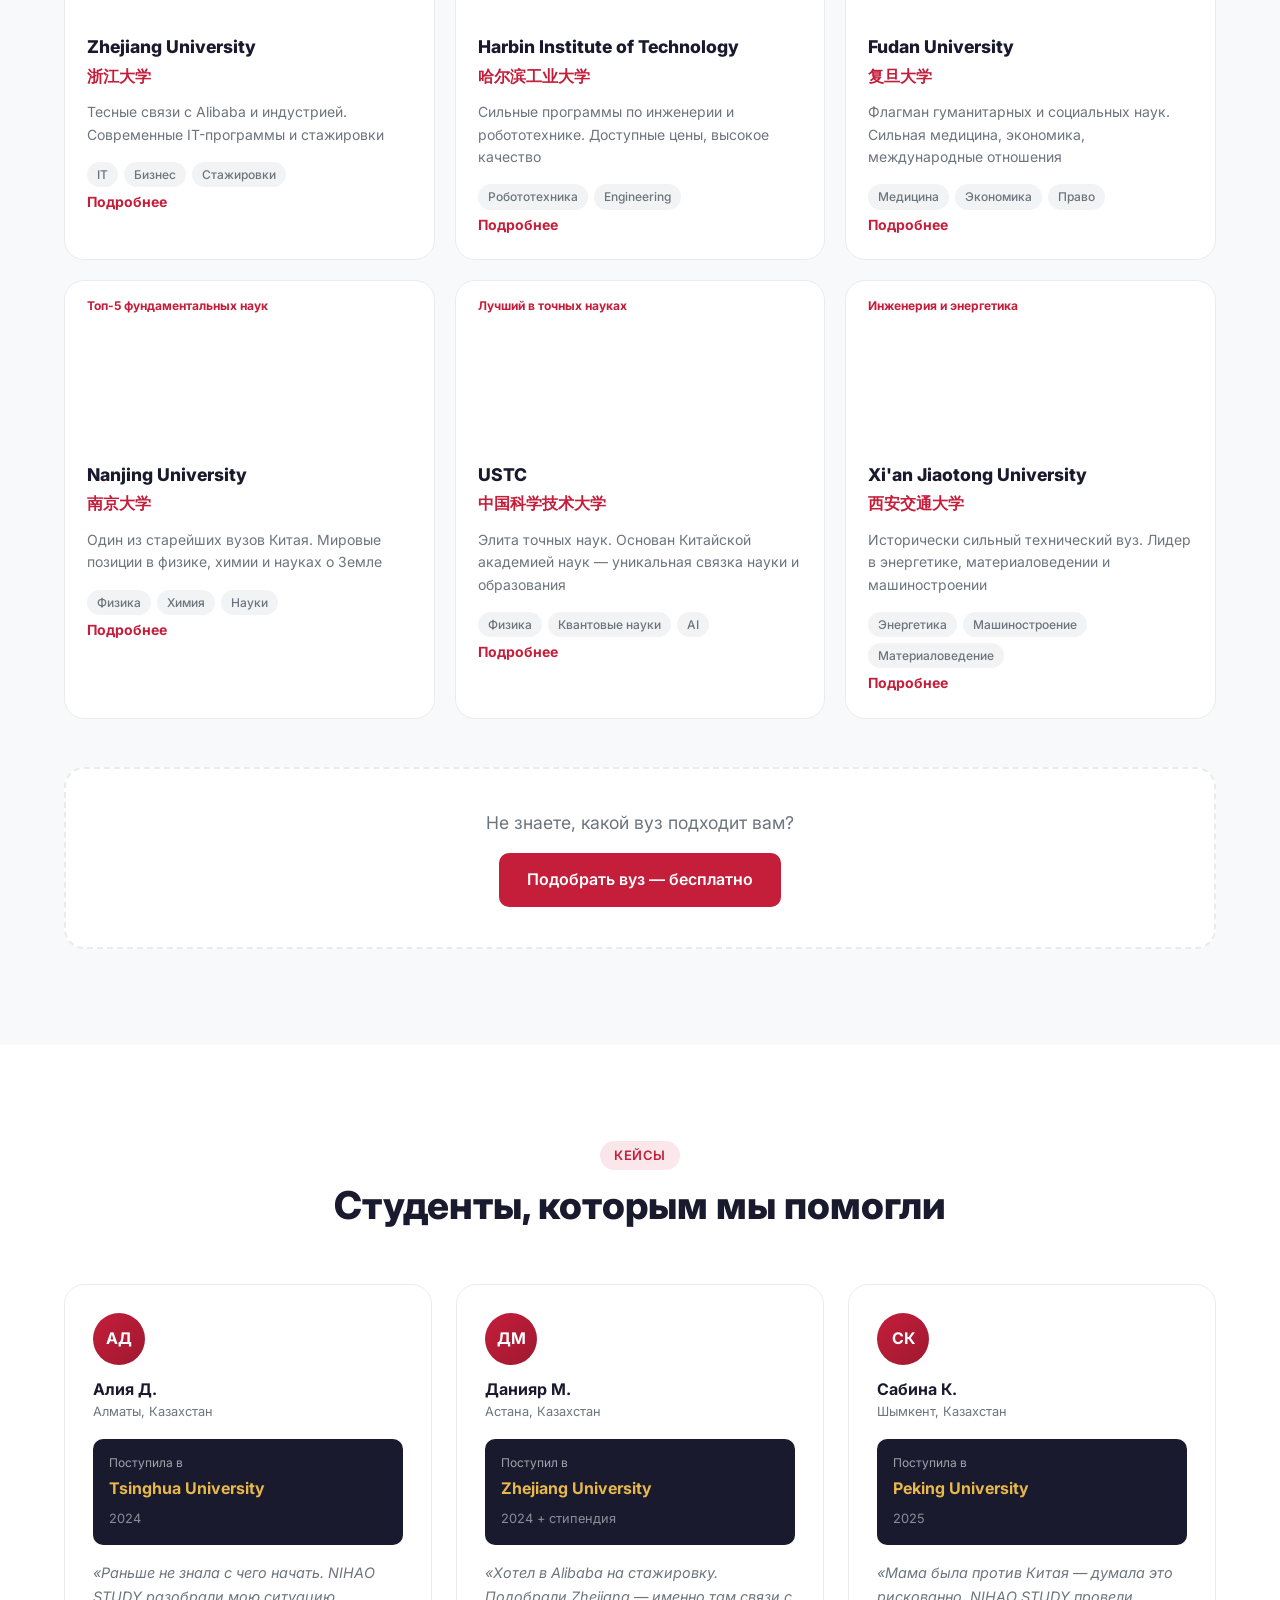
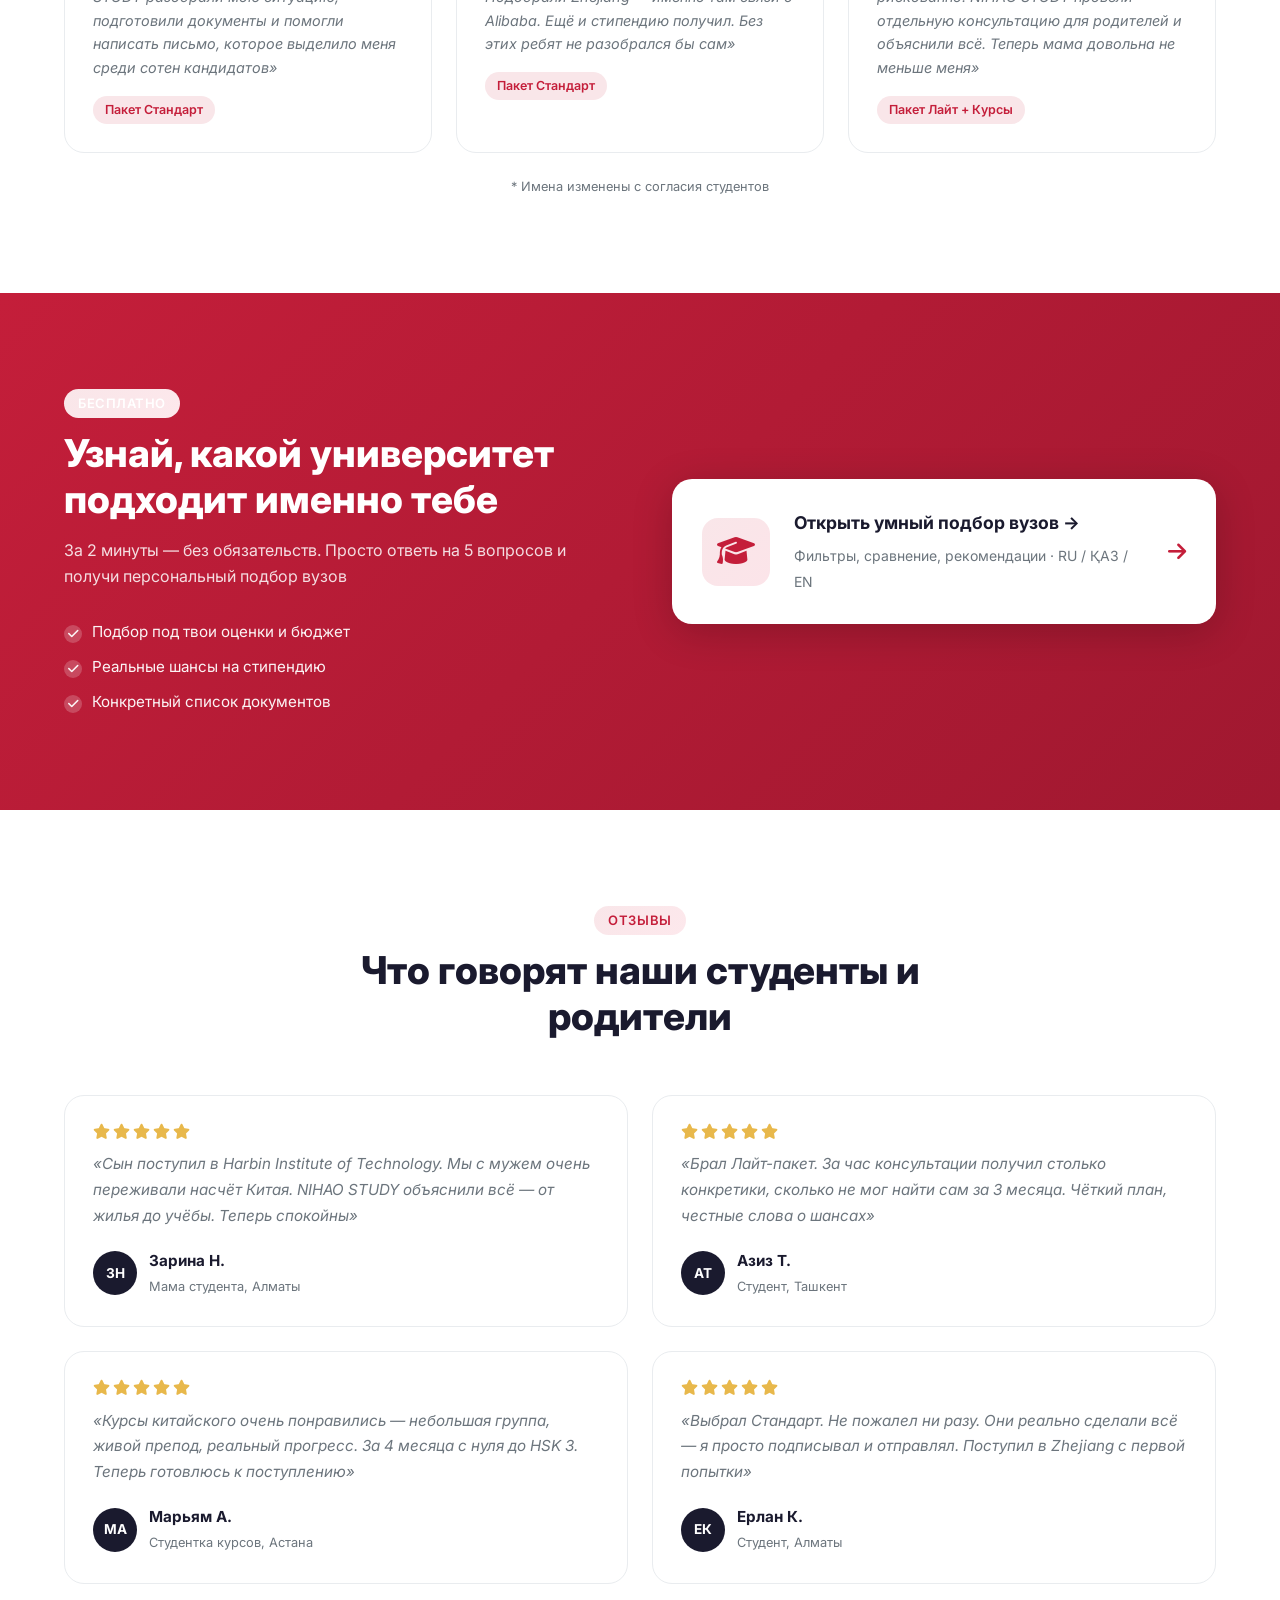
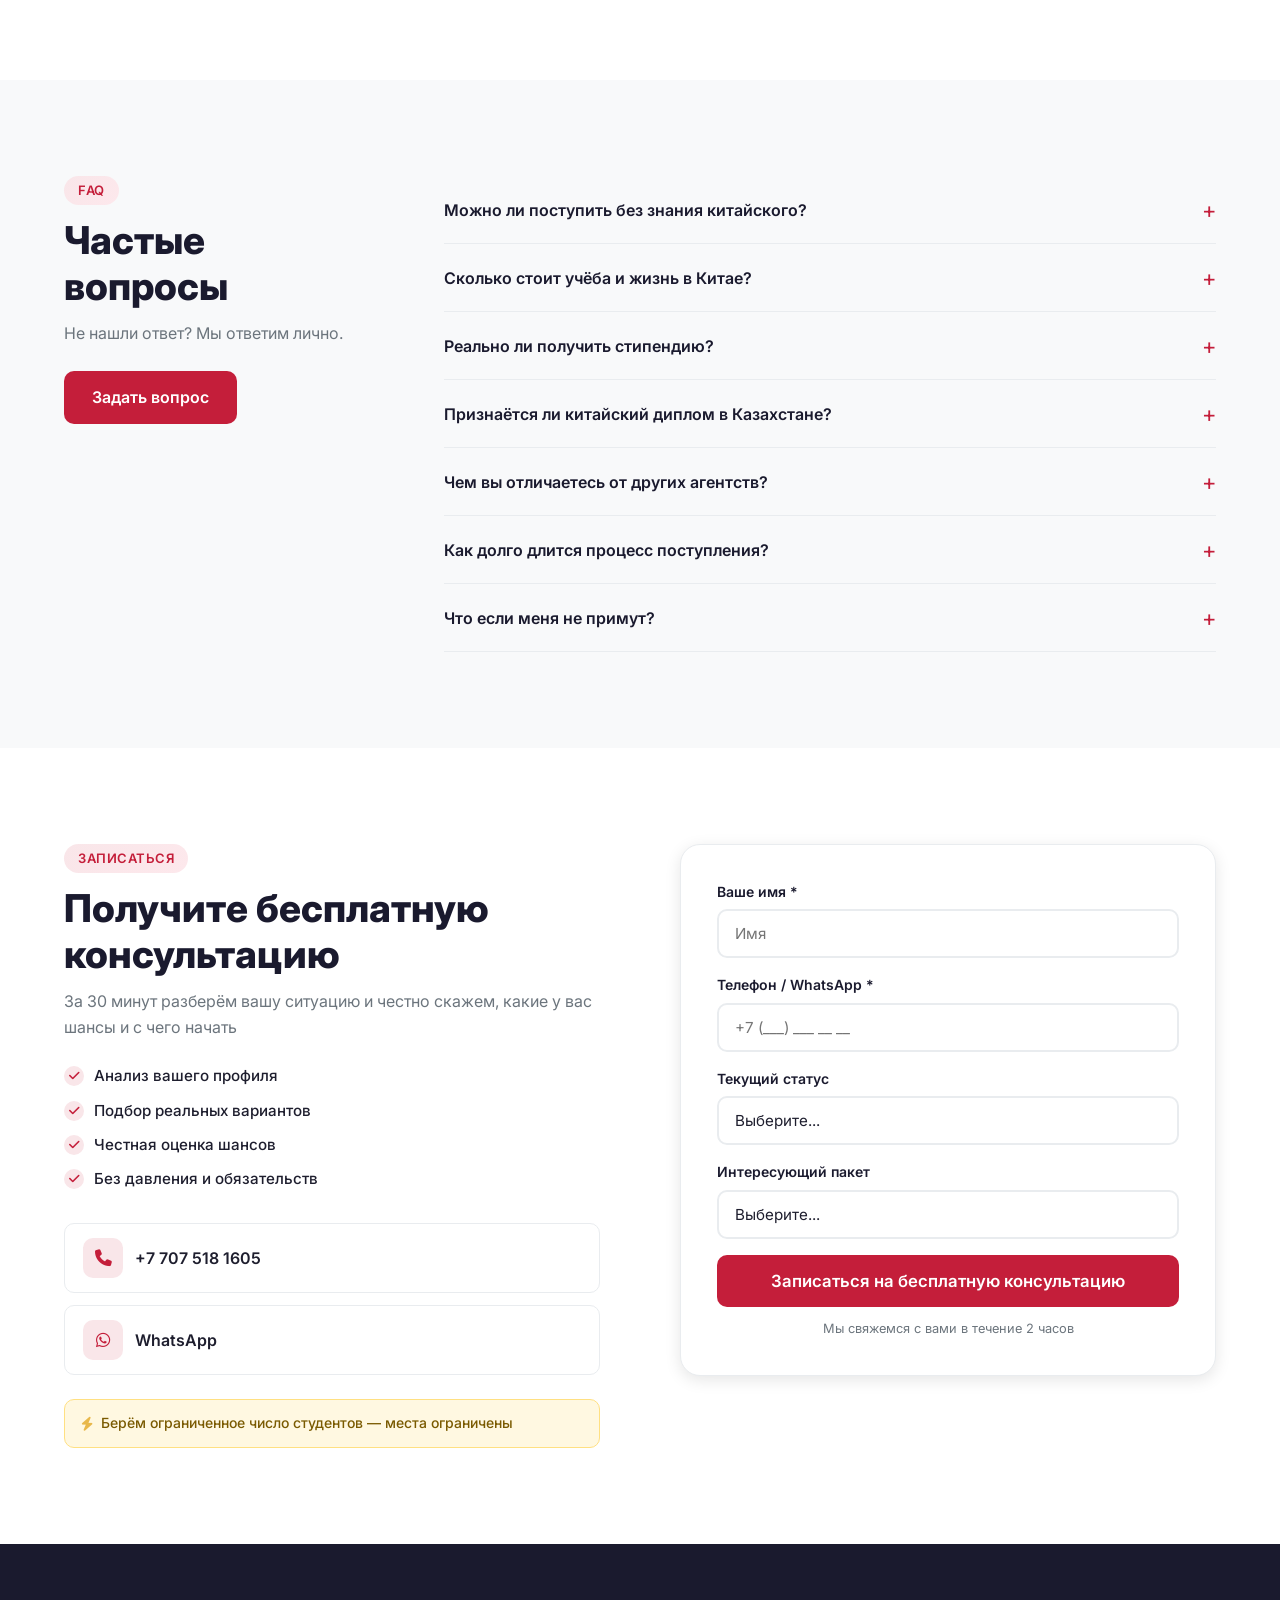
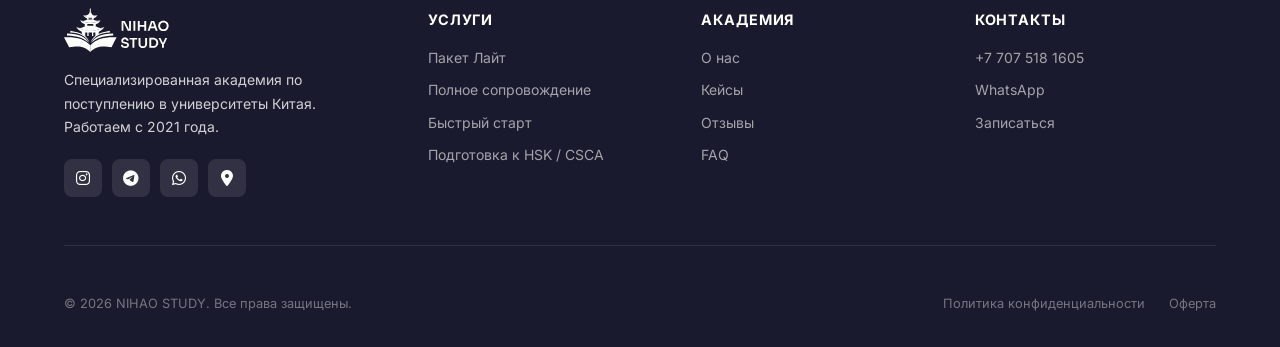
==== commit 9092c3b2: "Полный i18n RU/KZ/EN: FAQ, отзывы, калькулятор, футер, кейсы, контакт - FAQ: 7 вопросов и ответов пе" ====
--- a/index.html
+++ b/index.html
@@ -354,6 +354,191 @@
   .calc-step-card{padding:.9rem 1rem}
   .tc-grid{grid-template-columns:1fr}
 }
+
+/* ============================================================
+   TARIFF MODAL
+   ============================================================ */
+.tariff-overlay {
+  position: fixed;
+  inset: 0;
+  background: rgba(0,0,0,0.72);
+  backdrop-filter: blur(8px);
+  -webkit-backdrop-filter: blur(8px);
+  z-index: 1000;
+  display: flex;
+  align-items: center;
+  justify-content: center;
+  padding: 20px;
+  opacity: 0;
+  pointer-events: none;
+  transition: opacity 0.25s ease;
+}
+.tariff-overlay.open { opacity: 1; pointer-events: all; }
+.tariff-modal {
+  background: #0f1628;
+  border: 1px solid rgba(255,255,255,0.09);
+  border-radius: 24px;
+  width: 100%;
+  max-width: 520px;
+  max-height: 90vh;
+  overflow-y: auto;
+  scrollbar-width: thin;
+  scrollbar-color: rgba(255,255,255,0.1) transparent;
+  padding: 32px;
+  position: relative;
+  transform: scale(0.95) translateY(12px);
+  transition: transform 0.3s cubic-bezier(0.16,1,0.3,1);
+}
+.tariff-overlay.open .tariff-modal { transform: scale(1) translateY(0); }
+.tariff-modal__close {
+  position: absolute;
+  top: 20px; right: 20px;
+  width: 32px; height: 32px;
+  border-radius: 50%;
+  background: rgba(255,255,255,0.07);
+  border: 1px solid rgba(255,255,255,0.1);
+  color: rgba(255,255,255,0.6);
+  cursor: pointer;
+  display: flex;
+  align-items: center;
+  justify-content: center;
+  font-size: 0.85rem;
+  transition: background 0.2s, color 0.2s;
+  padding: 0;
+}
+.tariff-modal__close:hover { background: rgba(255,255,255,0.14); color: #fff; }
+.tariff-modal__top {
+  display: flex;
+  align-items: flex-start;
+  justify-content: space-between;
+  gap: 16px;
+  margin-bottom: 20px;
+  padding-right: 36px;
+}
+.tariff-modal__icon {
+  width: 48px; height: 48px;
+  border-radius: 13px;
+  display: flex; align-items: center; justify-content: center;
+  font-size: 1.2rem;
+  margin-bottom: 12px;
+}
+.tariff-modal__badge {
+  display: inline-block;
+  font-size: 0.65rem;
+  font-weight: 700;
+  text-transform: uppercase;
+  letter-spacing: 0.08em;
+  padding: 3px 9px;
+  border-radius: 100px;
+  margin-bottom: 6px;
+}
+.tariff-modal__name { font-size: 1.3rem; font-weight: 800; color: #fff; margin: 0 0 3px; line-height: 1.2; }
+.tariff-modal__sub  { font-size: 0.78rem; color: rgba(255,255,255,0.42); display: block; }
+.tariff-modal__price-block { text-align: right; flex-shrink: 0; }
+.tariff-modal__price { font-size: 1.6rem; font-weight: 900; letter-spacing: -0.02em; line-height: 1; }
+.tariff-modal__price-note { font-size: 0.68rem; color: rgba(255,255,255,0.35); margin-top: 3px; }
+.tariff-modal__for {
+  font-size: 0.82rem;
+  color: rgba(255,255,255,0.5);
+  line-height: 1.55;
+  padding: 13px 15px;
+  background: rgba(255,255,255,0.04);
+  border: 1px solid rgba(255,255,255,0.07);
+  border-radius: 10px;
+  margin: 0 0 20px;
+}
+.tariff-modal__section-label {
+  display: block;
+  font-size: 0.63rem;
+  font-weight: 700;
+  text-transform: uppercase;
+  letter-spacing: 0.08em;
+  color: rgba(255,255,255,0.3);
+  margin-bottom: 10px;
+}
+.tariff-modal__features { list-style: none; padding: 0; margin: 0 0 20px; }
+.tariff-modal__features li {
+  display: flex;
+  align-items: flex-start;
+  gap: 10px;
+  padding: 7px 0;
+  font-size: 0.85rem;
+  color: rgba(255,255,255,0.74);
+  border-bottom: 1px solid rgba(255,255,255,0.05);
+  line-height: 1.45;
+}
+.tariff-modal__features li:last-child { border-bottom: none; }
+.tariff-modal__features li i { font-size: 0.75rem; margin-top: 3px; flex-shrink: 0; }
+.tariff-modal__outcome { border-radius: 12px; padding: 14px 16px; margin-bottom: 24px; }
+.tariff-modal__outcome .outcome__label {
+  display: block;
+  font-size: 0.62rem;
+  font-weight: 700;
+  text-transform: uppercase;
+  letter-spacing: 0.08em;
+  margin-bottom: 4px;
+}
+.tariff-modal__outcome .outcome__text { font-size: 0.875rem; font-weight: 600; line-height: 1.45; margin: 0; }
+.tariff-modal__cta {
+  display: block;
+  width: 100%;
+  text-align: center;
+  padding: 14px 20px;
+  border-radius: 12px;
+  font-size: 0.95rem;
+  font-weight: 700;
+  text-decoration: none;
+  cursor: pointer;
+  border: none;
+  font-family: inherit;
+  transition: opacity 0.2s, transform 0.2s, box-shadow 0.2s;
+  box-sizing: border-box;
+}
+.tariff-modal__cta:hover { opacity: 0.88; transform: translateY(-1px); }
+
+/* Tier colors */
+.tariff-modal[data-tier="lite"]     .tariff-modal__icon  { background: rgba(96,165,250,0.14);  color: #60A5FA; }
+.tariff-modal[data-tier="full"]     .tariff-modal__icon  { background: rgba(232,184,75,0.14);  color: #E8B84B; }
+.tariff-modal[data-tier="fast"]     .tariff-modal__icon  { background: rgba(52,211,153,0.14);  color: #34D399; }
+.tariff-modal[data-tier="hsk_exam"] .tariff-modal__icon  { background: rgba(167,139,250,0.14); color: #A78BFA; }
+.tariff-modal[data-tier="lite"]     .tariff-modal__badge { background: rgba(96,165,250,0.12);  color: #60A5FA; }
+.tariff-modal[data-tier="full"]     .tariff-modal__badge { background: rgba(232,184,75,0.14);  color: #E8B84B; }
+.tariff-modal[data-tier="fast"]     .tariff-modal__badge { background: rgba(52,211,153,0.12);  color: #34D399; }
+.tariff-modal[data-tier="hsk_exam"] .tariff-modal__badge { background: rgba(167,139,250,0.12); color: #A78BFA; }
+.tariff-modal[data-tier="lite"]     .tariff-modal__price { color: #60A5FA; }
+.tariff-modal[data-tier="full"]     .tariff-modal__price { color: #E8B84B; }
+.tariff-modal[data-tier="fast"]     .tariff-modal__price { color: #34D399; }
+.tariff-modal[data-tier="hsk_exam"] .tariff-modal__price { color: #A78BFA; }
+.tariff-modal[data-tier="lite"]     .tariff-modal__features li i { color: #60A5FA; }
+.tariff-modal[data-tier="full"]     .tariff-modal__features li i { color: #E8B84B; }
+.tariff-modal[data-tier="fast"]     .tariff-modal__features li i { color: #34D399; }
+.tariff-modal[data-tier="hsk_exam"] .tariff-modal__features li i { color: #A78BFA; }
+.tariff-modal[data-tier="lite"]     .tariff-modal__outcome { background: rgba(96,165,250,0.07);  border: 1px solid rgba(96,165,250,0.18); }
+.tariff-modal[data-tier="full"]     .tariff-modal__outcome { background: rgba(232,184,75,0.07);  border: 1px solid rgba(232,184,75,0.2);  }
+.tariff-modal[data-tier="fast"]     .tariff-modal__outcome { background: rgba(52,211,153,0.07);  border: 1px solid rgba(52,211,153,0.18); }
+.tariff-modal[data-tier="hsk_exam"] .tariff-modal__outcome { background: rgba(167,139,250,0.07); border: 1px solid rgba(167,139,250,0.18);}
+.tariff-modal[data-tier="lite"]     .tariff-modal__outcome .outcome__label { color: rgba(96,165,250,0.7);  }
+.tariff-modal[data-tier="full"]     .tariff-modal__outcome .outcome__label { color: rgba(232,184,75,0.7);  }
+.tariff-modal[data-tier="fast"]     .tariff-modal__outcome .outcome__label { color: rgba(52,211,153,0.7);  }
+.tariff-modal[data-tier="hsk_exam"] .tariff-modal__outcome .outcome__label { color: rgba(167,139,250,0.7); }
+.tariff-modal[data-tier="lite"]     .tariff-modal__outcome .outcome__text { color: #60A5FA; }
+.tariff-modal[data-tier="full"]     .tariff-modal__outcome .outcome__text { color: #E8B84B; }
+.tariff-modal[data-tier="fast"]     .tariff-modal__outcome .outcome__text { color: #34D399; }
+.tariff-modal[data-tier="hsk_exam"] .tariff-modal__outcome .outcome__text { color: #A78BFA; }
+.tariff-modal[data-tier="lite"]     .tariff-modal__cta { background: #60A5FA; color: #0a0e1b; }
+.tariff-modal[data-tier="full"]     .tariff-modal__cta { background: linear-gradient(135deg,#E8B84B,#f5d080); color: #0a0e1b; box-shadow: 0 4px 20px rgba(232,184,75,0.3); }
+.tariff-modal[data-tier="fast"]     .tariff-modal__cta { background: #34D399; color: #0a0e1b; }
+.tariff-modal[data-tier="hsk_exam"] .tariff-modal__cta { background: #A78BFA; color: #0a0e1b; }
+.tariff-modal[data-tier="full"]     .tariff-modal__cta:hover { box-shadow: 0 8px 32px rgba(232,184,75,0.45); }
+
+@media (max-width: 560px) {
+  .tariff-overlay { align-items: flex-end; padding: 0; }
+  .tariff-modal { border-radius: 20px 20px 0 0; padding: 24px 20px; max-height: 92vh; }
+  .tariff-modal__top { flex-direction: column; gap: 8px; }
+  .tariff-modal__price-block { text-align: left; }
+}
+
+/* end tariff modal */
 </style>
 </head>
 <body>
@@ -365,11 +550,11 @@
       <img src="/logo.svg" alt="NIHAO STUDY логотип" class="logo__img" />
     </a>
     <nav class="nav" id="nav">
-      <a href="#services" class="nav__link" data-i18n="nav_services">Услуги</a>
+      <a href="#calculator" class="nav__link" data-i18n="nav_services">Услуги</a>
       <a href="#universities" class="nav__link" data-i18n="nav_unis">Вузы</a>
       <a href="#process" class="nav__link" data-i18n="nav_process">Процесс</a>
       <a href="#cases" class="nav__link" data-i18n="nav_cases">Кейсы</a>
-      <a href="#faq" class="nav__link">FAQ</a>
+      <a href="#faq" class="nav__link" data-i18n="nav_faq">FAQ</a>
       <a href="/uniselect.html" class="nav__link nav__link--highlight" data-i18n="nav_uniselect">Подобрать вуз</a>
       <div class="nav__lang-row">
         <button class="lang-btn" data-lang="ru" onclick="setLang('ru')">РУ</button>
@@ -411,23 +596,23 @@
     </div>
     <div class="hero__stats">
       <div class="stat">
-        <span class="stat__num">200+</span>
-        <span class="stat__label">студентов поступили</span>
+        <span class="stat__num" data-i18n="stat1_num">200+</span>
+        <span class="stat__label" data-i18n="stat1_label">студентов поступили</span>
       </div>
       <div class="stat__divider"></div>
       <div class="stat">
-        <span class="stat__num">9</span>
-        <span class="stat__label">вузов C9 лиги</span>
+        <span class="stat__num" data-i18n="stat2_num">9</span>
+        <span class="stat__label" data-i18n="stat2_label">вузов C9 лиги</span>
       </div>
       <div class="stat__divider"></div>
       <div class="stat">
-        <span class="stat__num">87%</span>
-        <span class="stat__label">получили стипендию</span>
+        <span class="stat__num" data-i18n="stat3_num">87%</span>
+        <span class="stat__label" data-i18n="stat3_label">получили стипендию</span>
       </div>
     </div>
   </div>
   <div class="hero__scroll">
-    <span>Узнать больше</span>
+    <span data-i18n="hero_scroll">Узнать больше</span>
     <div class="scroll-arrow"></div>
   </div>
 </section>
@@ -436,40 +621,40 @@
 <section class="why-china section" id="why">
   <div class="container">
     <div class="section__header">
-      <span class="section__tag">Почему Китай</span>
-      <h2 class="section__title">Китай — умный выбор прямо сейчас</h2>
-      <p class="section__desc">Пока другие платят за Европу и США, наши студенты получают диплом топового вуза и знание китайского — главного языка будущего</p>
+      <span class="section__tag" data-i18n="why_tag">Почему Китай</span>
+      <h2 class="section__title" data-i18n="why_title">Китай — умный выбор прямо сейчас</h2>
+      <p class="section__desc" data-i18n="why_desc">Пока другие платят за Европу и США, наши студенты получают диплом топового вуза и знание китайского — главного языка будущего</p>
     </div>
     <div class="why-grid">
       <div class="why-card">
         <div class="why-card__icon"><i class="fa-solid fa-circle-dollar-to-slot"></i></div>
-        <h3>Дешевле в 3–5 раз</h3>
-        <p>Стоимость обучения и жизни значительно ниже Европы и США при сопоставимом уровне образования</p>
+        <h3 data-i18n="why1_h">Дешевле в 3–5 раз</h3>
+        <p data-i18n="why1_p">Стоимость обучения и жизни значительно ниже Европы и США при сопоставимом уровне образования</p>
       </div>
       <div class="why-card">
         <div class="why-card__icon"><i class="fa-solid fa-graduation-cap"></i></div>
-        <h3>Гранты и стипендии</h3>
-        <p>Полное или частичное покрытие учёбы и жилья. Реально получить при правильной подготовке заявки</p>
+        <h3 data-i18n="why2_h">Гранты и стипендии</h3>
+        <p data-i18n="why2_p">Полное или частичное покрытие учёбы и жилья. Реально получить при правильной подготовке заявки</p>
       </div>
       <div class="why-card">
         <div class="why-card__icon"><i class="fa-solid fa-rocket"></i></div>
-        <h3>Карьера в крупнейшей экономике</h3>
-        <p>Диплом + китайский язык = конкурентное преимущество на рынке труда. Alibaba, Huawei, ByteDance</p>
+        <h3 data-i18n="why3_h">Карьера в крупнейшей экономике</h3>
+        <p data-i18n="why3_p">Диплом + китайский язык = конкурентное преимущество на рынке труда. Alibaba, Huawei, ByteDance</p>
       </div>
       <div class="why-card">
         <div class="why-card__icon"><i class="fa-solid fa-globe"></i></div>
-        <h3>Программы на английском</h3>
-        <p>Можно учиться на английском, параллельно изучая китайский. Не нужно знать язык с нуля</p>
+        <h3 data-i18n="why4_h">Программы на английском</h3>
+        <p data-i18n="why4_p">Можно учиться на английском, параллельно изучая китайский. Не нужно знать язык с нуля</p>
       </div>
       <div class="why-card">
         <div class="why-card__icon"><i class="fa-solid fa-people-group"></i></div>
-        <h3>Международная среда</h3>
-        <p>Студенты со всего мира, широкий нетворкинг и деловые связи с первых курсов</p>
+        <h3 data-i18n="why5_h">Международная среда</h3>
+        <p data-i18n="why5_p">Студенты со всего мира, широкий нетворкинг и деловые связи с первых курсов</p>
       </div>
       <div class="why-card">
         <div class="why-card__icon"><i class="fa-solid fa-building-columns"></i></div>
-        <h3>Стажировки и практика</h3>
-        <p>Прямые связи университетов с индустрией: Alibaba, Tencent, Huawei и сотнями других компаний</p>
+        <h3 data-i18n="why6_h">Стажировки и практика</h3>
+        <p data-i18n="why6_p">Прямые связи университетов с индустрией: Alibaba, Tencent, Huawei и сотнями других компаний</p>
       </div>
     </div>
   </div>
@@ -479,37 +664,37 @@
 <section class="problem section section--dark" id="problem">
   <div class="container">
     <div class="section__header section__header--light">
-      <span class="section__tag section__tag--light">Боль клиентов</span>
-      <h2 class="section__title">Почему большинство теряют время и деньги</h2>
+      <span class="section__tag section__tag--light" data-i18n="prob_tag">Боль клиентов</span>
+      <h2 class="section__title" data-i18n="prob_title">Почему большинство теряют время и деньги</h2>
     </div>
     <div class="problem__grid">
       <div class="problem__card">
         <span class="problem__num">01</span>
-        <h3>Не знают, какой вуз им подходит</h3>
-        <p>Подают куда попало и получают отказы — или переплачивают за вуз ниже своего уровня</p>
+        <h3 data-i18n="prob1_h">Не знают, какой вуз им подходит</h3>
+        <p data-i18n="prob1_p">Подают куда попало и получают отказы — или переплачивают за вуз ниже своего уровня</p>
       </div>
       <div class="problem__card">
         <span class="problem__num">02</span>
-        <h3>Ошибки в мотивационном письме</h3>
-        <p>Шаблонные письма, которые комиссия видит насквозь. Одна ошибка = отказ даже при хорошем GPA</p>
+        <h3 data-i18n="prob2_h">Ошибки в мотивационном письме</h3>
+        <p data-i18n="prob2_p">Шаблонные письма, которые комиссия видит насквозь. Одна ошибка = отказ даже при хорошем GPA</p>
       </div>
       <div class="problem__card">
         <span class="problem__num">03</span>
-        <h3>Пропущенные дедлайны</h3>
-        <p>Китайские университеты имеют строгие окна подачи. Опоздание на день — потеря целого года</p>
+        <h3 data-i18n="prob3_h">Пропущенные дедлайны</h3>
+        <p data-i18n="prob3_p">Китайские университеты имеют строгие окна подачи. Опоздание на день — потеря целого года</p>
       </div>
       <div class="problem__card">
         <span class="problem__num">04</span>
-        <h3>Месяцы изучения системы с нуля</h3>
-        <p>Разбираться в требованиях каждого вуза самостоятельно — это работа на несколько месяцев</p>
+        <h3 data-i18n="prob4_h">Месяцы изучения системы с нуля</h3>
+        <p data-i18n="prob4_p">Разбираться в требованиях каждого вуза самостоятельно — это работа на несколько месяцев</p>
       </div>
     </div>
     <div class="problem__solution">
       <div class="solution__text">
-        <span class="solution__label">Решение</span>
-        <p>NIHAO STUDY берёт на себя весь этот хаос — вы фокусируетесь на учёбе, мы на поступлении</p>
-      </div>
-      <a href="#contact" class="btn btn--white">Хочу без хаоса →</a>
+        <span class="solution__label" data-i18n="sol_label">Решение</span>
+        <p data-i18n="sol_text">NIHAO STUDY берёт на себя весь этот хаос — вы фокусируетесь на учёбе, мы на поступлении</p>
+      </div>
+      <a href="#contact" class="btn btn--white" data-i18n="sol_btn">Хочу без хаоса →</a>
     </div>
   </div>
 </section>
@@ -519,68 +704,68 @@
   <div class="container">
     <div class="approach__inner">
       <div class="approach__left">
-        <span class="section__tag">Наш подход</span>
-        <h2 class="section__title">Мы не просто помогаем с документами — мы доводим до поступления</h2>
-        <p class="approach__text">Большинство агентств дают список вузов и список документов — и оставляют вас один на один с системой. Мы работаем иначе.</p>
+        <span class="section__tag" data-i18n="appr_tag">Наш подход</span>
+        <h2 class="section__title" data-i18n="appr_title">Мы не просто помогаем с документами — мы доводим до поступления</h2>
+        <p class="approach__text" data-i18n="appr_text">Большинство агентств дают список вузов и список документов — и оставляют вас один на один с системой. Мы работаем иначе.</p>
         <div class="approach__compare">
           <div class="compare__col compare__col--bad">
-            <div class="compare__header">Другие агентства</div>
+            <div class="compare__header" data-i18n="appr_bad_h">Другие агентства</div>
             <ul>
-              <li>Шаблонный список вузов</li>
-              <li>Список документов в PDF</li>
-              <li>«Дальше сами»</li>
-              <li>Нет контроля дедлайнов</li>
-              <li>Ошибки = ваша проблема</li>
+              <li data-i18n="appr_bad1">Шаблонный список вузов</li>
+              <li data-i18n="appr_bad2">Список документов в PDF</li>
+              <li data-i18n="appr_bad3">«Дальше сами»</li>
+              <li data-i18n="appr_bad4">Нет контроля дедлайнов</li>
+              <li data-i18n="appr_bad5">Ошибки = ваша проблема</li>
             </ul>
           </div>
           <div class="compare__col compare__col--good">
-            <div class="compare__header">NIHAO STUDY</div>
+            <div class="compare__header" data-i18n="appr_good_h">NIHAO STUDY</div>
             <ul>
-              <li>Подбор под ваш профиль</li>
-              <li>Полная подготовка документов</li>
-              <li>Поддержка до оффера</li>
-              <li>Контроль всех дедлайнов</li>
-              <li>Проверка и коррекция всего</li>
+              <li data-i18n="appr_good1">Подбор под ваш профиль</li>
+              <li data-i18n="appr_good2">Полная подготовка документов</li>
+              <li data-i18n="appr_good3">Поддержка до оффера</li>
+              <li data-i18n="appr_good4">Контроль всех дедлайнов</li>
+              <li data-i18n="appr_good5">Проверка и коррекция всего</li>
             </ul>
           </div>
         </div>
-        <a href="#contact" class="btn btn--primary">Начать с консультации</a>
+        <a href="#contact" class="btn btn--primary" data-i18n="appr_btn">Начать с консультации</a>
       </div>
       <div class="approach__right">
         <div class="approach__img-block">
           <img src="https://images.unsplash.com/photo-1529156069898-49953e39b3ac?auto=format&fit=crop&w=700&q=80" alt="Студенты из Казахстана учатся в Китае" loading="lazy" />
           <div class="approach__img-badge">
             <i class="fa-solid fa-shield-halved"></i>
-            <span>Честная оценка шансов</span>
+            <span data-i18n="appr_badge">Честная оценка шансов</span>
           </div>
         </div>
         <div class="approach__visual">
           <div class="visual__card">
             <div class="visual__icon"><i class="fa-solid fa-crosshairs"></i></div>
             <div class="visual__text">
-              <strong>Только Китай</strong>
-              <span>Узкая специализация = глубокая экспертиза</span>
+              <strong data-i18n="vc1_h">Только Китай</strong>
+              <span data-i18n="vc1_p">Узкая специализация = глубокая экспертиза</span>
             </div>
           </div>
           <div class="visual__card">
             <div class="visual__icon"><i class="fa-solid fa-magnifying-glass-chart"></i></div>
             <div class="visual__text">
-              <strong>Честная оценка</strong>
-              <span>Без завышенных ожиданий — только реальные шансы</span>
+              <strong data-i18n="vc2_h">Честная оценка</strong>
+              <span data-i18n="vc2_p">Без завышенных ожиданий — только реальные шансы</span>
             </div>
           </div>
           <div class="visual__card">
             <div class="visual__icon"><i class="fa-solid fa-user-group"></i></div>
             <div class="visual__text">
-              <strong>Ограниченный набор</strong>
-              <span>Работаем с небольшим числом студентов = качество</span>
+              <strong data-i18n="vc3_h">Ограниченный набор</strong>
+              <span data-i18n="vc3_p">Работаем с небольшим числом студентов = качество</span>
             </div>
           </div>
           <div class="visual__card">
             <div class="visual__icon"><i class="fa-solid fa-trophy"></i></div>
             <div class="visual__text">
-              <strong>Результат = поступление</strong>
-              <span>Не «консультация», а реальное место в вузе</span>
+              <strong data-i18n="vc4_h">Результат = поступление</strong>
+              <span data-i18n="vc4_p">Не «консультация», а реальное место в вузе</span>
             </div>
           </div>
         </div>
@@ -594,7 +779,7 @@
   <img src="https://images.unsplash.com/photo-1508804185872-d7badad00f7d?auto=format&fit=crop&w=1600&q=80" alt="Пекин, Китай" loading="lazy" />
   <div class="photo-banner__overlay">
     <div class="container">
-      <p class="photo-banner__quote">«Китай — это не риск. Это возможность для тех, кто успел»</p>
+      <p class="photo-banner__quote" data-i18n="photo_quote">«Китай — это не риск. Это возможность для тех, кто успел»</p>
     </div>
   </div>
 </div>
@@ -608,9 +793,9 @@
     <!-- Header -->
     <div class="calc-hero-bar">
       <div class="section__header">
-        <span class="section__tag">Персональный подбор</span>
-        <h2 class="section__title">Рассчитайте свой пакет</h2>
-        <p class="section__desc">Выберите ситуацию или отметьте что нужно — калькулятор найдёт лучший вариант и покажет реальную экономию</p>
+        <span class="section__tag" data-i18n="calc_tag">Персональный подбор</span>
+        <h2 class="section__title" data-i18n="calc_title">Рассчитайте свой пакет</h2>
+        <p class="section__desc" data-i18n="calc_desc">Выберите ситуацию или отметьте что нужно — калькулятор найдёт лучший вариант и покажет реальную экономию</p>
       </div>
       <div class="calc-cur-group">
         <label for="lp-cur">Валюта</label>
@@ -628,16 +813,16 @@
     <!-- Quick scenarios -->
     <div class="scenarios-row" id="scenarios-row">
       <button class="scenario-btn" data-sc="full_apply" onclick="lpScenario('full_apply')">
-        <i class="fas fa-graduation-cap"></i> Хочу поступить в Китай
+        <i class="fas fa-graduation-cap"></i> <span data-i18n="calc_sc_apply">Хочу поступить в Китай</span>
       </button>
       <button class="scenario-btn" data-sc="language" onclick="lpScenario('language')">
-        <i class="fas fa-language"></i> Учу китайский / готовлюсь к HSK
+        <i class="fas fa-language"></i> <span data-i18n="calc_sc_lang">Учу китайский / готовлюсь к HSK</span>
       </button>
       <button class="scenario-btn" data-sc="max" onclick="lpScenario('max')">
-        <i class="fas fa-trophy"></i> Максимум шансов — всё и сразу
+        <i class="fas fa-trophy"></i> <span data-i18n="calc_sc_max">Максимум шансов — всё и сразу</span>
       </button>
       <button class="scenario-btn" data-sc="consult_only" onclick="lpScenario('consult_only')">
-        <i class="fas fa-comments"></i> Нужна только консультация
+        <i class="fas fa-comments"></i> <span data-i18n="calc_sc_consult">Нужна только консультация</span>
       </button>
     </div>
 
@@ -648,18 +833,18 @@
         <div class="csc-hdr">
           <div class="csc-num">1</div>
           <div>
-            <div class="csc-ttl">Что вам нужно?</div>
-            <div class="csc-sub">Выберите всё подходящее — получите точную рекомендацию</div>
+            <div class="csc-ttl" data-i18n="calc_step1_ttl">Что вам нужно?</div>
+            <div class="csc-sub" data-i18n="calc_step1_sub">Выберите всё подходящее — получите точную рекомендацию</div>
           </div>
         </div>
         <div class="needs-grid" id="needs-grid"></div>
         <div class="needs-meta">
           <div class="diy-chip" id="diy-chip">
             <i class="fas fa-person-digging"></i>
-            <span id="diy-chip-txt">Выберите потребности выше</span>
+            <span id="diy-chip-txt" data-i18n="calc_diy_ph">Выберите потребности выше</span>
           </div>
           <button class="clear-btn" onclick="lpClearNeeds()">
-            <i class="fas fa-xmark"></i> Сбросить
+            <i class="fas fa-xmark"></i> <span data-i18n="calc_clear">Сбросить</span>
           </button>
         </div>
       </div>
@@ -669,8 +854,8 @@
         <div class="csc-hdr">
           <div class="csc-num">2</div>
           <div>
-            <div class="csc-ttl">Ваш бюджет</div>
-            <div class="csc-sub">Пакеты вне бюджета будут отмечены</div>
+            <div class="csc-ttl" data-i18n="calc_step2_ttl">Ваш бюджет</div>
+            <div class="csc-sub" data-i18n="calc_step2_sub">Пакеты вне бюджета будут отмечены</div>
           </div>
         </div>
         <div class="budget-row">
@@ -689,13 +874,13 @@
     <div class="smart-rec" id="smart-rec">
       <div class="smart-rec-inner">
         <div class="sr-left">
-          <div class="sr-tag"><i class="fas fa-wand-magic-sparkles"></i> Персональная рекомендация</div>
-          <div class="sr-title" id="sr-title">Лучший вариант для вас</div>
-          <div class="sr-desc" id="sr-desc">Покрывает все ваши потребности</div>
+          <div class="sr-tag"><i class="fas fa-wand-magic-sparkles"></i> <span data-i18n="calc_rec_tag">Персональная рекомендация</span></div>
+          <div class="sr-title" id="sr-title" data-i18n="calc_rec_title">Лучший вариант для вас</div>
+          <div class="sr-desc" id="sr-desc" data-i18n="calc_rec_desc">Покрывает все ваши потребности</div>
           <div class="sr-stats" id="sr-stats"></div>
         </div>
         <div class="sr-right" id="sr-right">
-          <a href="#services" class="sr-cta"><i class="fas fa-arrow-right"></i> <span id="sr-cta-txt">Выбрать пакет</span></a>
+          <a href="#contact" class="sr-cta" onclick="openTariffModal('full'); return false;"><i class="fas fa-arrow-right"></i> <span id="sr-cta-txt" data-i18n="calc_rec_cta">Выбрать пакет</span></a>
         </div>
       </div>
     </div>
@@ -703,7 +888,7 @@
     <!-- DIY risk -->
     <div class="risk-bar" id="risk-bar">
       <div class="risk-bar-hdr">
-        <i class="fas fa-triangle-exclamation"></i> Риски при самостоятельном поступлении:
+        <i class="fas fa-triangle-exclamation"></i> <span data-i18n="calc_risk_hdr">Риски при самостоятельном поступлении:</span>
       </div>
       <div class="risk-items" id="risk-items"></div>
     </div>
@@ -714,146 +899,25 @@
     <!-- Summary -->
     <div class="calc-summary" id="calc-summary">
       <div class="csb-item">
-        <div class="csb-lbl">Самостоятельно</div>
+        <div class="csb-lbl" data-i18n="calc_sum_diy">Самостоятельно</div>
         <div class="csb-val red" id="csb-diy">—</div>
       </div>
       <div class="csb-divider"></div>
       <div class="csb-item">
-        <div class="csb-lbl">С NIHAO STUDY</div>
+        <div class="csb-lbl" data-i18n="calc_sum_us">С NIHAO STUDY</div>
         <div class="csb-val gold" id="csb-pkg">—</div>
       </div>
       <div class="csb-divider"></div>
       <div class="csb-item">
-        <div class="csb-lbl">Ваша экономия</div>
+        <div class="csb-lbl" data-i18n="calc_sum_save">Ваша экономия</div>
         <div class="csb-val green" id="csb-save">—</div>
       </div>
       <div class="csb-divider"></div>
       <div class="csb-cta">
-        <a href="#services" class="btn--gold"><i class="fas fa-arrow-down"></i> Выбрать тариф</a>
-      </div>
-    </div>
-
-  </div>
-</section>
-
-<section class="services section section--gray" id="services">
-  <div class="container">
-    <div class="section__header">
-      <span class="section__tag">Услуги и цены</span>
-      <h2 class="section__title">Выберите формат работы</h2>
-      <p class="section__desc">Четыре формата работы — выберите тот, что подходит вашей ситуации</p>
-    </div>
-    <div class="services__grid">
-
-      <div class="service-card">
-        <div class="service-card__badge">Популярный старт</div>
-        <div class="service-card__header">
-          <h3>Пакет Лайт</h3>
-          <span class="service-card__subtitle">Стратегия поступления</span>
-        </div>
-        <div class="service-card__price price-locked" onclick="unlockPrices()">
-          <span class="price__amount">100 000</span>
-          <span class="price__currency">₸</span>
-          <div class="price-lock-hint"><i class="fas fa-lock"></i> Нажмите</div>
-        </div>
-        <p class="service-card__for">Для тех, кто хочет чёткий план и действует самостоятельно</p>
-        <ul class="service-card__features">
-          <li><i class="fa-solid fa-check"></i>Индивидуальная консультация ~1 час</li>
-          <li><i class="fa-solid fa-check"></i>Анализ вашего профиля (язык, оценки, бюджет)</li>
-          <li><i class="fa-solid fa-check"></i>Подбор подходящих университетов</li>
-          <li><i class="fa-solid fa-check"></i>Требования каждого вуза</li>
-          <li><i class="fa-solid fa-check"></i>Полный список документов</li>
-          <li><i class="fa-solid fa-check"></i>Пошаговый план и тайминг подачи</li>
-          <li><i class="fa-solid fa-check"></i>Мини-консультации в процессе</li>
-        </ul>
-        <div class="service-card__result">
-          <span>Результат:</span> Чёткий план — что, куда и когда подавать
-        </div>
-        <a href="#contact" class="btn btn--outline btn--full">Записаться на Лайт</a>
-      </div>
-
-      <div class="service-card service-card--featured">
-        <div class="service-card__badge service-card__badge--gold">Рекомендуем</div>
-        <div class="service-card__header">
-          <h3>Полное сопровождение</h3>
-          <span class="service-card__subtitle">Под ключ — от заявки до визы</span>
-        </div>
-        <div class="service-card__price price-locked" onclick="unlockPrices()">
-          <span class="price__amount">550 000</span>
-          <span class="price__currency">₸</span>
-          <div class="price-lock-hint"><i class="fas fa-lock"></i> Нажмите</div>
-        </div>
-        <p class="service-card__for">Для тех, кто хочет результат с минимальным стрессом</p>
-        <ul class="service-card__features">
-          <li><i class="fa-solid fa-check"></i>Всё из пакета Лайт</li>
-          <li><i class="fa-solid fa-check"></i>Полный сбор документов</li>
-          <li><i class="fa-solid fa-check"></i>Сильное мотивационное письмо</li>
-          <li><i class="fa-solid fa-check"></i>Проверка и коррекция всех документов</li>
-          <li><i class="fa-solid fa-check"></i>Заполнение форм университетов</li>
-          <li><i class="fa-solid fa-check"></i>Подача документов</li>
-          <li><i class="fa-solid fa-check"></i>Сопровождение на всех этапах</li>
-          <li><i class="fa-solid fa-check"></i>Контроль дедлайнов</li>
-        </ul>
-        <div class="service-card__result">
-          <span>Результат:</span> Поступление с минимумом ошибок и стресса
-        </div>
-        <a href="#contact" class="btn btn--primary btn--full">Записаться на сопровождение</a>
-      </div>
-
-      <div class="service-card">
-        <div class="service-card__badge">Для начинающих</div>
-        <div class="service-card__header">
-          <h3>Быстрый старт</h3>
-          <span class="service-card__subtitle">Китайский язык с нуля</span>
-        </div>
-        <div class="service-card__price price-locked" onclick="unlockPrices()">
-          <span class="price__amount">130 000</span>
-          <span class="price__currency">₸</span>
-          <div class="price-lock-hint"><i class="fas fa-lock"></i> Нажмите</div>
-        </div>
-        <p class="service-card__for">Для тех, кто хочет освоить язык и подготовиться к экзаменам</p>
-        <ul class="service-card__features">
-          <li><i class="fa-solid fa-check"></i>Китайский с нуля до разговорного</li>
-          <li><i class="fa-solid fa-check"></i>Подготовка к HSK и CSCA</li>
-          <li><i class="fa-solid fa-check"></i>5 занятий/нед × 1.5 часа</li>
-          <li><i class="fa-solid fa-check"></i>Мини-группы до 5 человек</li>
-          <li><i class="fa-solid fa-check"></i>Системная программа с контролем</li>
-          <li><i class="fa-solid fa-check"></i>Разбор формата экзамена</li>
-          <li><i class="fa-solid fa-check"></i>Поддержка преподавателя</li>
-        </ul>
-        <div class="service-card__result">
-          <span>Результат:</span> Нужный уровень языка и рост шансов на стипендию
-        </div>
-        <a href="#contact" class="btn btn--outline btn--full">Записаться на курс</a>
-      </div>
-
-      <div class="service-card">
-        <div class="service-card__header">
-          <h3>Подготовка к экзамену</h3>
-          <span class="service-card__subtitle">HSK или CSCA — на выбор</span>
-        </div>
-        <div class="service-card__price price-locked" onclick="unlockPrices()">
-          <span class="price__amount">120 000</span>
-          <span class="price__currency">₸ / экзамен</span>
-          <div class="price-lock-hint"><i class="fas fa-lock"></i> Нажмите</div>
-        </div>
-        <p class="service-card__for">Для тех, кто уже знает язык и хочет сдать конкретный экзамен</p>
-        <ul class="service-card__features">
-          <li><i class="fa-solid fa-check"></i>Подготовка только к HSK <strong>или</strong> только к CSCA</li>
-          <li><i class="fa-solid fa-check"></i>Разбор формата и типовых заданий</li>
-          <li><i class="fa-solid fa-check"></i>Практические тесты и разбор ошибок</li>
-          <li><i class="fa-solid fa-check"></i>Мини-группы до 5 человек</li>
-          <li><i class="fa-solid fa-check"></i>Поддержка преподавателя</li>
-          <li><i class="fa-solid fa-check"></i>Стратегия набора максимального балла</li>
-        </ul>
-        <div class="service-card__result">
-          <span>Результат:</span> Сдать HSK или CSCA и повысить шансы на стипендию
-        </div>
-        <a href="#contact" class="btn btn--outline btn--full">Выбрать экзамен</a>
-      </div>
-
-    </div>
-    <p class="services__note">* При выборе двух экзаменов (HSK + CSCA) — 120 000 ₸ за каждый. Комиссии университетов при подаче оплачиваются отдельно.</p>
+        <a href="#contact" class="btn--gold" onclick="openTariffModal('full'); return false;"><i class="fas fa-arrow-down"></i> <span data-i18n="calc_sum_cta">Выбрать тариф</span></a>
+      </div>
+    </div>
+
   </div>
 </section>
 
@@ -861,57 +925,57 @@
 <section class="process section" id="process">
   <div class="container">
     <div class="section__header">
-      <span class="section__tag">Как мы работаем</span>
-      <h2 class="section__title">7 шагов от заявки до поступления</h2>
+      <span class="section__tag" data-i18n="process_tag">Как мы работаем</span>
+      <h2 class="section__title" data-i18n="process_title">7 шагов от заявки до поступления</h2>
     </div>
     <div class="process__steps">
       <div class="process__step">
         <div class="step__num">01</div>
         <div class="step__content">
-          <h3>Консультация</h3>
-          <p>Знакомимся, разбираем вашу ситуацию: цели, уровень языка, оценки, бюджет</p>
+          <h3 data-i18n="step1_h">Консультация</h3>
+          <p data-i18n="step1_p">Знакомимся, разбираем вашу ситуацию: цели, уровень языка, оценки, бюджет</p>
         </div>
       </div>
       <div class="process__step">
         <div class="step__num">02</div>
         <div class="step__content">
-          <h3>Стратегия</h3>
-          <p>Определяем цели и формируем персональную стратегию поступления</p>
+          <h3 data-i18n="step2_h">Стратегия</h3>
+          <p data-i18n="step2_p">Определяем цели и формируем персональную стратегию поступления</p>
         </div>
       </div>
       <div class="process__step">
         <div class="step__num">03</div>
         <div class="step__content">
-          <h3>Языковая подготовка</h3>
-          <p>Если нужно — проходим HSK/CSCA курсы для достижения нужного уровня</p>
+          <h3 data-i18n="step3_h">Языковая подготовка</h3>
+          <p data-i18n="step3_p">Если нужно — проходим HSK/CSCA курсы для достижения нужного уровня</p>
         </div>
       </div>
       <div class="process__step">
         <div class="step__num">04</div>
         <div class="step__content">
-          <h3>Подбор вузов</h3>
-          <p>Выбираем университеты, которые соответствуют вашему профилю и целям</p>
+          <h3 data-i18n="step4_h">Подбор вузов</h3>
+          <p data-i18n="step4_p">Выбираем университеты, которые соответствуют вашему профилю и целям</p>
         </div>
       </div>
       <div class="process__step">
         <div class="step__num">05</div>
         <div class="step__content">
-          <h3>Документы</h3>
-          <p>Готовим, проверяем и подаём все документы в нужном формате и срок</p>
+          <h3 data-i18n="step5_h">Документы</h3>
+          <p data-i18n="step5_p">Готовим, проверяем и подаём все документы в нужном формате и срок</p>
         </div>
       </div>
       <div class="process__step">
         <div class="step__num">06</div>
         <div class="step__content">
-          <h3>Оффер</h3>
-          <p>Получаем письмо о зачислении от университета — это главный результат</p>
+          <h3 data-i18n="step6_h">Оффер</h3>
+          <p data-i18n="step6_p">Получаем письмо о зачислении от университета — это главный результат</p>
         </div>
       </div>
       <div class="process__step">
         <div class="step__num">07</div>
         <div class="step__content">
-          <h3>Виза и отъезд</h3>
-          <p>Помогаем с визой, документами для выезда и подготовкой к жизни в Китае</p>
+          <h3 data-i18n="step7_h">Виза и отъезд</h3>
+          <p data-i18n="step7_p">Помогаем с визой, документами для выезда и подготовкой к жизни в Китае</p>
         </div>
       </div>
     </div>
@@ -922,9 +986,9 @@
 <section class="universities section section--gray" id="universities">
   <div class="container">
     <div class="section__header">
-      <span class="section__tag">Университеты</span>
-      <h2 class="section__title">Вузы, в которые мы помогаем поступить</h2>
-      <p class="section__desc">Работаем со всеми 9 университетами C9 League — элитного объединения, аналога Ivy League в Китае</p>
+      <span class="section__tag" data-i18n="unis_tag">Университеты</span>
+      <h2 class="section__title" data-i18n="unis_title">Вузы, в которые мы помогаем поступить</h2>
+      <p class="section__desc" data-i18n="unis_desc">Работаем со всеми 9 университетами C9 League — элитного объединения, аналога Ivy League в Китае</p>
     </div>
     <div class="uni-grid">
       <!-- Tsinghua: ворота 二校门 — главный символ университета -->
@@ -938,7 +1002,7 @@
           <div class="uni-card__name-zh">清华大学</div>
           <p>Лидер в AI и технологиях. Высокая конкуренция — нужна сильная заявка</p>
           <div class="uni-card__tags"><span>IT</span><span>AI</span><span>Engineering</span></div>
-          <span class="uni-card__more">Подробнее <i class="fa-solid fa-arrow-right"></i></span>
+          <span class="uni-card__more" data-i18n="unis_more">Подробнее <i class="fa-solid fa-arrow-right"></i></span>
         </div>
       </a>
       <!-- PKU: Бoya Tower и озеро Weiming — главный символ PKU -->
@@ -952,7 +1016,7 @@
           <div class="uni-card__name-zh">北京大学</div>
           <p>Сильная теоретическая база, международное признание, широкий спектр специальностей</p>
           <div class="uni-card__tags"><span>Науки</span><span>Медицина</span><span>Право</span></div>
-          <span class="uni-card__more">Подробнее <i class="fa-solid fa-arrow-right"></i></span>
+          <span class="uni-card__more" data-i18n="unis_more">Подробнее <i class="fa-solid fa-arrow-right"></i></span>
         </div>
       </a>
       <!-- SJTU: кампус Минхан в Шанхае -->
@@ -966,7 +1030,7 @@
           <div class="uni-card__name-zh">上海交通大学</div>
           <p>Один из лучших технических университетов. Сильные программы AI и кибербезопасности</p>
           <div class="uni-card__tags"><span>IT</span><span>Кибербезопасность</span></div>
-          <span class="uni-card__more">Подробнее <i class="fa-solid fa-arrow-right"></i></span>
+          <span class="uni-card__more" data-i18n="unis_more">Подробнее <i class="fa-solid fa-arrow-right"></i></span>
         </div>
       </a>
       <!-- Zhejiang: кампус Цзыцзиньган в Ханчжоу -->
@@ -980,7 +1044,7 @@
           <div class="uni-card__name-zh">浙江大学</div>
           <p>Тесные связи с Alibaba и индустрией. Современные IT-программы и стажировки</p>
           <div class="uni-card__tags"><span>IT</span><span>Бизнес</span><span>Стажировки</span></div>
-          <span class="uni-card__more">Подробнее <i class="fa-solid fa-arrow-right"></i></span>
+          <span class="uni-card__more" data-i18n="unis_more">Подробнее <i class="fa-solid fa-arrow-right"></i></span>
         </div>
       </a>
       <!-- HIT: главный корпус Харбинского политеха -->
@@ -994,7 +1058,7 @@
           <div class="uni-card__name-zh">哈尔滨工业大学</div>
           <p>Сильные программы по инженерии и робототехнике. Доступные цены, высокое качество</p>
           <div class="uni-card__tags"><span>Робототехника</span><span>Engineering</span></div>
-          <span class="uni-card__more">Подробнее <i class="fa-solid fa-arrow-right"></i></span>
+          <span class="uni-card__more" data-i18n="unis_more">Подробнее <i class="fa-solid fa-arrow-right"></i></span>
         </div>
       </a>
       <!-- Fudan: главные ворота кампуса Хандань в Шанхае -->
@@ -1008,7 +1072,7 @@
           <div class="uni-card__name-zh">复旦大学</div>
           <p>Флагман гуманитарных и социальных наук. Сильная медицина, экономика, международные отношения</p>
           <div class="uni-card__tags"><span>Медицина</span><span>Экономика</span><span>Право</span></div>
-          <span class="uni-card__more">Подробнее <i class="fa-solid fa-arrow-right"></i></span>
+          <span class="uni-card__more" data-i18n="unis_more">Подробнее <i class="fa-solid fa-arrow-right"></i></span>
         </div>
       </a>
       <!-- Nanjing: главный корпус кампуса Гулоу -->
@@ -1022,7 +1086,7 @@
           <div class="uni-card__name-zh">南京大学</div>
           <p>Один из старейших вузов Китая. Мировые позиции в физике, химии и науках о Земле</p>
           <div class="uni-card__tags"><span>Физика</span><span>Химия</span><span>Науки</span></div>
-          <span class="uni-card__more">Подробнее <i class="fa-solid fa-arrow-right"></i></span>
+          <span class="uni-card__more" data-i18n="unis_more">Подробнее <i class="fa-solid fa-arrow-right"></i></span>
         </div>
       </a>
       <!-- USTC: кампус в Хэфэе (Анхой) -->
@@ -1036,7 +1100,7 @@
           <div class="uni-card__name-zh">中国科学技术大学</div>
           <p>Элита точных наук. Основан Китайской академией наук — уникальная связка науки и образования</p>
           <div class="uni-card__tags"><span>Физика</span><span>Квантовые науки</span><span>AI</span></div>
-          <span class="uni-card__more">Подробнее <i class="fa-solid fa-arrow-right"></i></span>
+          <span class="uni-card__more" data-i18n="unis_more">Подробнее <i class="fa-solid fa-arrow-right"></i></span>
         </div>
       </a>
       <!-- Xi'an Jiaotong: 1-й учебный корпус -->
@@ -1050,7 +1114,7 @@
           <div class="uni-card__name-zh">西安交通大学</div>
           <p>Исторически сильный технический вуз. Лидер в энергетике, материаловедении и машиностроении</p>
           <div class="uni-card__tags"><span>Энергетика</span><span>Машиностроение</span><span>Материаловедение</span></div>
-          <span class="uni-card__more">Подробнее <i class="fa-solid fa-arrow-right"></i></span>
+          <span class="uni-card__more" data-i18n="unis_more">Подробнее <i class="fa-solid fa-arrow-right"></i></span>
         </div>
       </a>
     </div>
@@ -1065,8 +1129,8 @@
 <section class="cases section" id="cases">
   <div class="container">
     <div class="section__header">
-      <span class="section__tag">Кейсы</span>
-      <h2 class="section__title">Студенты, которым мы помогли</h2>
+      <span class="section__tag" data-i18n="cases_tag">Кейсы</span>
+      <h2 class="section__title" data-i18n="cases_title">Студенты, которым мы помогли</h2>
     </div>
     <div class="cases__grid">
       <div class="case-card">
@@ -1076,12 +1140,12 @@
           <div class="case-card__location">Алматы, Казахстан</div>
         </div>
         <div class="case-card__result">
-          <span class="result__label">Поступила в</span>
+          <span class="result__label" data-i18n="case_enrolled_f">Поступила в</span>
           <span class="result__uni">Tsinghua University</span>
           <span class="result__year">2024</span>
         </div>
         <p class="case-card__text">«Раньше не знала с чего начать. NIHAO STUDY разобрали мою ситуацию, подготовили документы и помогли написать письмо, которое выделило меня среди сотен кандидатов»</p>
-        <div class="case-card__package">Пакет Стандарт</div>
+        <div class="case-card__package" data-i18n="case_pkg_std">Пакет Стандарт</div>
       </div>
       <div class="case-card">
         <div class="case-card__avatar">ДМ</div>
@@ -1090,12 +1154,12 @@
           <div class="case-card__location">Астана, Казахстан</div>
         </div>
         <div class="case-card__result">
-          <span class="result__label">Поступил в</span>
+          <span class="result__label" data-i18n="case_enrolled_m">Поступил в</span>
           <span class="result__uni">Zhejiang University</span>
-          <span class="result__year">2024 + стипендия</span>
+          <span class="result__year" data-i18n="case_scholarship_yr">2024 + стипендия</span>
         </div>
         <p class="case-card__text">«Хотел в Alibaba на стажировку. Подобрали Zhejiang — именно там связи с Alibaba. Ещё и стипендию получил. Без этих ребят не разобрался бы сам»</p>
-        <div class="case-card__package">Пакет Стандарт</div>
+        <div class="case-card__package" data-i18n="case_pkg_std">Пакет Стандарт</div>
       </div>
       <div class="case-card">
         <div class="case-card__avatar">СК</div>
@@ -1104,15 +1168,15 @@
           <div class="case-card__location">Шымкент, Казахстан</div>
         </div>
         <div class="case-card__result">
-          <span class="result__label">Поступила в</span>
+          <span class="result__label" data-i18n="case_enrolled_f">Поступила в</span>
           <span class="result__uni">Peking University</span>
           <span class="result__year">2025</span>
         </div>
         <p class="case-card__text">«Мама была против Китая — думала это рискованно. NIHAO STUDY провели отдельную консультацию для родителей и объяснили всё. Теперь мама довольна не меньше меня»</p>
-        <div class="case-card__package">Пакет Лайт + Курсы</div>
-      </div>
-    </div>
-    <p class="cases__disclaimer">* Имена изменены с согласия студентов</p>
+        <div class="case-card__package" data-i18n="case_pkg_lite_c">Пакет Лайт + Курсы</div>
+      </div>
+    </div>
+    <p class="cases__disclaimer" data-i18n="cases_disc">* Имена изменены с согласия студентов</p>
   </div>
 </section>
 
@@ -1148,51 +1212,51 @@
 <section class="testimonials section" id="testimonials">
   <div class="container">
     <div class="section__header">
-      <span class="section__tag">Отзывы</span>
-      <h2 class="section__title">Что говорят наши студенты и родители</h2>
+      <span class="section__tag" data-i18n="test_tag">Отзывы</span>
+      <h2 class="section__title" data-i18n="test_title">Что говорят наши студенты и родители</h2>
     </div>
     <div class="testimonials__grid">
       <div class="testimonial">
         <div class="testimonial__stars"><i class="fa-solid fa-star"></i><i class="fa-solid fa-star"></i><i class="fa-solid fa-star"></i><i class="fa-solid fa-star"></i><i class="fa-solid fa-star"></i></div>
-        <p>«Сын поступил в Harbin Institute of Technology. Мы с мужем очень переживали насчёт Китая. NIHAO STUDY объяснили всё — от жилья до учёбы. Теперь спокойны»</p>
+        <p data-i18n="rev1_text">«Сын поступил в Harbin Institute of Technology. Мы с мужем очень переживали насчёт Китая. NIHAO STUDY объяснили всё — от жилья до учёбы. Теперь спокойны»</p>
         <div class="testimonial__author">
           <div class="testimonial__avatar">ЗН</div>
           <div>
             <strong>Зарина Н.</strong>
-            <span>Мама студента, Алматы</span>
+            <span data-i18n="rev1_role">Мама студента, Алматы</span>
           </div>
         </div>
       </div>
       <div class="testimonial">
         <div class="testimonial__stars"><i class="fa-solid fa-star"></i><i class="fa-solid fa-star"></i><i class="fa-solid fa-star"></i><i class="fa-solid fa-star"></i><i class="fa-solid fa-star"></i></div>
-        <p>«Брал Лайт-пакет. За час консультации получил столько конкретики, сколько не мог найти сам за 3 месяца. Чёткий план, честные слова о шансах»</p>
+        <p data-i18n="rev2_text">«Брал Лайт-пакет. За час консультации получил столько конкретики, сколько не мог найти сам за 3 месяца. Чёткий план, честные слова о шансах»</p>
         <div class="testimonial__author">
           <div class="testimonial__avatar">АТ</div>
           <div>
             <strong>Азиз Т.</strong>
-            <span>Студент, Ташкент</span>
+            <span data-i18n="rev2_role">Студент, Ташкент</span>
           </div>
         </div>
       </div>
       <div class="testimonial">
         <div class="testimonial__stars"><i class="fa-solid fa-star"></i><i class="fa-solid fa-star"></i><i class="fa-solid fa-star"></i><i class="fa-solid fa-star"></i><i class="fa-solid fa-star"></i></div>
-        <p>«Курсы китайского очень понравились — небольшая группа, живой препод, реальный прогресс. За 4 месяца с нуля до HSK 3. Теперь готовлюсь к поступлению»</p>
+        <p data-i18n="rev3_text">«Курсы китайского очень понравились — небольшая группа, живой препод, реальный прогресс. За 4 месяца с нуля до HSK 3. Теперь готовлюсь к поступлению»</p>
         <div class="testimonial__author">
           <div class="testimonial__avatar">МА</div>
           <div>
             <strong>Марьям А.</strong>
-            <span>Студентка курсов, Астана</span>
+            <span data-i18n="rev3_role">Студентка курсов, Астана</span>
           </div>
         </div>
       </div>
       <div class="testimonial">
         <div class="testimonial__stars"><i class="fa-solid fa-star"></i><i class="fa-solid fa-star"></i><i class="fa-solid fa-star"></i><i class="fa-solid fa-star"></i><i class="fa-solid fa-star"></i></div>
-        <p>«Выбрал Стандарт. Не пожалел ни разу. Они реально сделали всё — я просто подписывал и отправлял. Поступил в Zhejiang с первой попытки»</p>
+        <p data-i18n="rev4_text">«Выбрал Стандарт. Не пожалел ни разу. Они реально сделали всё — я просто подписывал и отправлял. Поступил в Zhejiang с первой попытки»</p>
         <div class="testimonial__author">
           <div class="testimonial__avatar">ЕК</div>
           <div>
             <strong>Ерлан К.</strong>
-            <span>Студент, Алматы</span>
+            <span data-i18n="rev4_role">Студент, Алматы</span>
           </div>
         </div>
       </div>
@@ -1205,39 +1269,39 @@
   <div class="container">
     <div class="faq__inner">
       <div class="faq__left">
-        <span class="section__tag">FAQ</span>
-        <h2 class="section__title">Частые вопросы</h2>
-        <p>Не нашли ответ? Мы ответим лично.</p>
-        <a href="#contact" class="btn btn--primary" style="margin-top:1.5rem">Задать вопрос</a>
+        <span class="section__tag" data-i18n="faq_tag">FAQ</span>
+        <h2 class="section__title" data-i18n="faq_title">Частые вопросы</h2>
+        <p data-i18n="faq_no_answer">Не нашли ответ? Мы ответим лично.</p>
+        <a href="#contact" class="btn btn--primary" style="margin-top:1.5rem" data-i18n="faq_btn">Задать вопрос</a>
       </div>
       <div class="faq__list">
         <div class="faq__item">
-          <button class="faq__question">Можно ли поступить без знания китайского?</button>
-          <div class="faq__answer">Да. Многие вузы предлагают программы на английском языке. Либо можно пройти языковую подготовку — наши курсы HSK доведут вас до нужного уровня за несколько месяцев.</div>
+          <button class="faq__question" data-i18n="faq1_q">Можно ли поступить без знания китайского?</button>
+          <div class="faq__answer" data-i18n="faq1_a">Да. Многие вузы предлагают программы на английском языке. Либо можно пройти языковую подготовку — наши курсы HSK доведут вас до нужного уровня за несколько месяцев.</div>
         </div>
         <div class="faq__item">
-          <button class="faq__question">Сколько стоит учёба и жизнь в Китае?</button>
-          <div class="faq__answer">В среднем: обучение $2 000–6 000/год, общежитие $500–1 500/год, питание и быт $100–200/мес. Итого от $5 000 в год — значительно дешевле Европы и США.</div>
+          <button class="faq__question" data-i18n="faq2_q">Сколько стоит учёба и жизнь в Китае?</button>
+          <div class="faq__answer" data-i18n="faq2_a">В среднем: обучение $2 000–6 000/год, общежитие $500–1 500/год, питание и быт $100–200/мес. Итого от $5 000 в год — значительно дешевле Европы и США.</div>
         </div>
         <div class="faq__item">
-          <button class="faq__question">Реально ли получить стипендию?</button>
-          <div class="faq__answer">Да, реально. 87% наших студентов получили ту или иную форму финансовой поддержки. Главное — правильно подготовить заявку и мотивационное письмо. Именно это мы и делаем.</div>
+          <button class="faq__question" data-i18n="faq3_q">Реально ли получить стипендию?</button>
+          <div class="faq__answer" data-i18n="faq3_a">Да, реально. 87% наших студентов получили ту или иную форму финансовой поддержки. Главное — правильно подготовить заявку и мотивационное письмо. Именно это мы и делаем.</div>
         </div>
         <div class="faq__item">
-          <button class="faq__question">Признаётся ли китайский диплом в Казахстане?</button>
-          <div class="faq__answer">Да. Дипломы ведущих китайских университетов признаются в Казахстане и большинстве стран СНГ. При необходимости помогаем с нострификацией.</div>
+          <button class="faq__question" data-i18n="faq4_q">Признаётся ли китайский диплом в Казахстане?</button>
+          <div class="faq__answer" data-i18n="faq4_a">Да. Дипломы ведущих китайских университетов признаются в Казахстане и большинстве стран СНГ. При необходимости помогаем с нострификацией.</div>
         </div>
         <div class="faq__item">
-          <button class="faq__question">Чем вы отличаетесь от других агентств?</button>
-          <div class="faq__answer">Три ключевых отличия: (1) Специализируемся только на Китае — это глубокая экспертиза. (2) Даём честную оценку шансов без завышенных обещаний. (3) Работаем с ограниченным числом студентов — каждый получает реальное внимание.</div>
+          <button class="faq__question" data-i18n="faq5_q">Чем вы отличаетесь от других агентств?</button>
+          <div class="faq__answer" data-i18n="faq5_a">Три ключевых отличия: (1) Специализируемся только на Китае — это глубокая экспертиза. (2) Даём честную оценку шансов без завышенных обещаний. (3) Работаем с ограниченным числом студентов — каждый получает реальное внимание.</div>
         </div>
         <div class="faq__item">
-          <button class="faq__question">Как долго длится процесс поступления?</button>
-          <div class="faq__answer">В среднем 3–6 месяцев от первой консультации до получения оффера. Зависит от выбранных вузов и вашей готовности. Если нужна языковая подготовка — добавьте 3–6 месяцев.</div>
+          <button class="faq__question" data-i18n="faq6_q">Как долго длится процесс поступления?</button>
+          <div class="faq__answer" data-i18n="faq6_a">В среднем 3–6 месяцев от первой консультации до получения оффера. Зависит от выбранных вузов и вашей готовности. Если нужна языковая подготовка — добавьте 3–6 месяцев.</div>
         </div>
         <div class="faq__item">
-          <button class="faq__question">Что если меня не примут?</button>
-          <div class="faq__answer">Мы делаем всё возможное для минимизации этого риска. Если вуз отказал — разбираем причины и корректируем стратегию. Часто подаём в несколько вузов одновременно для повышения шансов.</div>
+          <button class="faq__question" data-i18n="faq7_q">Что если меня не примут?</button>
+          <div class="faq__answer" data-i18n="faq7_a">Мы делаем всё возможное для минимизации этого риска. Если вуз отказал — разбираем причины и корректируем стратегию. Часто подаём в несколько вузов одновременно для повышения шансов.</div>
         </div>
       </div>
     </div>
@@ -1249,14 +1313,14 @@
   <div class="container">
     <div class="contact__inner">
       <div class="contact__left">
-        <span class="section__tag">Записаться</span>
-        <h2 class="section__title">Получите бесплатную консультацию</h2>
-        <p>За 30 минут разберём вашу ситуацию и честно скажем, какие у вас шансы и с чего начать</p>
+        <span class="section__tag" data-i18n="contact_tag">Записаться</span>
+        <h2 class="section__title" data-i18n="contact_title">Получите бесплатную консультацию</h2>
+        <p data-i18n="contact_sub">За 30 минут разберём вашу ситуацию и честно скажем, какие у вас шансы и с чего начать</p>
         <div class="contact__features">
-          <div class="contact__feature"><i class="fa-solid fa-check"></i>Анализ вашего профиля</div>
-          <div class="contact__feature"><i class="fa-solid fa-check"></i>Подбор реальных вариантов</div>
-          <div class="contact__feature"><i class="fa-solid fa-check"></i>Честная оценка шансов</div>
-          <div class="contact__feature"><i class="fa-solid fa-check"></i>Без давления и обязательств</div>
+          <div class="contact__feature"><i class="fa-solid fa-check"></i><span data-i18n="contact_feat1">Анализ вашего профиля</span></div>
+          <div class="contact__feature"><i class="fa-solid fa-check"></i><span data-i18n="contact_feat2">Подбор реальных вариантов</span></div>
+          <div class="contact__feature"><i class="fa-solid fa-check"></i><span data-i18n="contact_feat3">Честная оценка шансов</span></div>
+          <div class="contact__feature"><i class="fa-solid fa-check"></i><span data-i18n="contact_feat4">Без давления и обязательств</span></div>
         </div>
         <div class="contact__channels">
           <a href="tel:+77075181605" class="channel">
@@ -1268,24 +1332,24 @@
             <span>WhatsApp</span>
           </a>
         </div>
-        <div class="contact__urgency">
+        <div class="contact__urgency" data-i18n="contact_urgency">
           <i class="fa-solid fa-bolt"></i> Берём ограниченное число студентов — места ограничены
         </div>
       </div>
       <div class="contact__right">
         <form class="contact__form" id="contact-form">
           <div class="form__group">
-            <label>Ваше имя *</label>
-            <input type="text" placeholder="Имя" required />
+            <label data-i18n="form_name">Ваше имя *</label>
+            <input type="text" placeholder="Имя" data-i18n-ph="form_name_ph" required />
           </div>
           <div class="form__group">
-            <label>Телефон / WhatsApp *</label>
+            <label data-i18n="form_phone">Телефон / WhatsApp *</label>
             <input type="tel" placeholder="+7 (___) ___ __ __" required />
           </div>
           <div class="form__group">
-            <label>Текущий статус</label>
+            <label data-i18n="form_status">Текущий статус</label>
             <select>
-              <option value="">Выберите...</option>
+              <option value="" data-i18n="form_status_ph">Выберите...</option>
               <option>Школьник (10–11 класс)</option>
               <option>Студент вуза</option>
               <option>Родитель абитуриента</option>
@@ -1293,21 +1357,21 @@
             </select>
           </div>
           <div class="form__group">
-            <label>Интересующий пакет</label>
-            <select>
-              <option value="">Выберите...</option>
-              <option>Пакет Лайт — 100 000 ₸</option>
-              <option>Полное сопровождение — 550 000 ₸</option>
-              <option>Быстрый старт (язык) — 130 000 ₸</option>
-              <option>Подготовка к HSK — 120 000 ₸</option>
-              <option>Подготовка к CSCA — 120 000 ₸</option>
-              <option>Ещё не решил(а)</option>
+            <label data-i18n="form_package">Интересующий пакет</label>
+            <select id="contact-package">
+              <option value="" data-i18n="form_package_ph">Выберите...</option>
+              <option value="lite">Пакет Лайт — 100 000 ₸</option>
+              <option value="full">Полное сопровождение — 550 000 ₸</option>
+              <option value="fast">Быстрый старт (язык) — 130 000 ₸</option>
+              <option value="hsk">Подготовка к HSK — 120 000 ₸</option>
+              <option value="csca">Подготовка к CSCA — 120 000 ₸</option>
+              <option value="none">Ещё не решил(а)</option>
             </select>
           </div>
-          <button type="submit" class="btn btn--primary btn--full btn--lg">
+          <button type="submit" class="btn btn--primary btn--full btn--lg" data-i18n="contact_btn">
             Записаться на бесплатную консультацию
           </button>
-          <p class="form__note">Мы свяжемся с вами в течение 2 часов</p>
+          <p class="form__note" data-i18n="contact_note">Мы свяжемся с вами в течение 2 часов</p>
         </form>
       </div>
     </div>
@@ -1322,7 +1386,7 @@
         <a href="/" class="logo logo--white">
           <img src="/logo.svg" alt="NIHAO STUDY логотип" class="logo__img logo__img--footer" />
         </a>
-        <p>Специализированная академия по поступлению в университеты Китая. Работаем с 2021 года.</p>
+        <p data-i18n="footer_desc">Специализированная академия по поступлению в университеты Китая. Работаем с 2021 года.</p>
         <div class="footer__socials">
           <a href="https://www.instagram.com/nihao_study_china" target="_blank" rel="noopener" aria-label="Instagram"><i class="fa-brands fa-instagram"></i></a>
           <a href="https://t.me/nihao_study_china" target="_blank" rel="noopener" aria-label="Telegram"><i class="fa-brands fa-telegram"></i></a>
@@ -1332,32 +1396,32 @@
       </div>
       <div class="footer__nav">
         <div class="footer__col">
-          <h4>Услуги</h4>
-          <a href="#services">Пакет Лайт</a>
-          <a href="#services">Полное сопровождение</a>
-          <a href="#services">Быстрый старт</a>
-          <a href="#services">Подготовка к HSK / CSCA</a>
+          <h4 data-i18n="footer_services">Услуги</h4>
+          <a href="#contact" onclick="openTariffModal('lite'); return false;" data-i18n="footer_pkg_lite">Пакет Лайт</a>
+          <a href="#contact" onclick="openTariffModal('full'); return false;" data-i18n="footer_pkg_full">Полное сопровождение</a>
+          <a href="#contact" onclick="openTariffModal('fast'); return false;" data-i18n="footer_pkg_fast">Быстрый старт</a>
+          <a href="#contact" onclick="openTariffModal('hsk_exam'); return false;" data-i18n="footer_pkg_hsk">Подготовка к HSK / CSCA</a>
         </div>
         <div class="footer__col">
-          <h4>Академия</h4>
-          <a href="#approach">О нас</a>
-          <a href="#cases">Кейсы</a>
-          <a href="#testimonials">Отзывы</a>
+          <h4 data-i18n="footer_academy">Академия</h4>
+          <a href="#approach" data-i18n="footer_about">О нас</a>
+          <a href="#cases" data-i18n="footer_cases">Кейсы</a>
+          <a href="#testimonials" data-i18n="footer_reviews">Отзывы</a>
           <a href="#faq">FAQ</a>
         </div>
         <div class="footer__col">
-          <h4>Контакты</h4>
+          <h4 data-i18n="footer_contacts">Контакты</h4>
           <a href="tel:+77075181605">+7 707 518 1605</a>
           <a href="https://wa.me/77075181605">WhatsApp</a>
-          <a href="#contact">Записаться</a>
+          <a href="#contact" data-i18n="nav_cta">Записаться</a>
         </div>
       </div>
     </div>
     <div class="footer__bottom">
-      <p>© 2026 NIHAO STUDY. Все права защищены.</p>
+      <p data-i18n="footer_copy">© 2026 NIHAO STUDY. Все права защищены.</p>
       <div class="footer__links">
-        <a href="#">Политика конфиденциальности</a>
-        <a href="#">Оферта</a>
+        <a href="#" data-i18n="footer_privacy">Политика конфиденциальности</a>
+        <a href="#" data-i18n="footer_offer">Оферта</a>
       </div>
     </div>
   </div>
@@ -1367,6 +1431,35 @@
 <a href="https://wa.me/77075181605" class="whatsapp-float" target="_blank" rel="noopener" aria-label="WhatsApp">
   <svg viewBox="0 0 24 24" fill="currentColor"><path d="M17.472 14.382c-.297-.149-1.758-.867-2.03-.967-.273-.099-.471-.148-.67.15-.197.297-.767.966-.94 1.164-.173.199-.347.223-.644.075-.297-.15-1.255-.463-2.39-1.475-.883-.788-1.48-1.761-1.653-2.059-.173-.297-.018-.458.13-.606.134-.133.298-.347.446-.52.149-.174.198-.298.298-.497.099-.198.05-.371-.025-.52-.075-.149-.669-1.612-.916-2.207-.242-.579-.487-.5-.669-.51-.173-.008-.371-.01-.57-.01-.198 0-.52.074-.792.372-.272.297-1.04 1.016-1.04 2.479 0 1.462 1.065 2.875 1.213 3.074.149.198 2.096 3.2 5.077 4.487.709.306 1.262.489 1.694.625.712.227 1.36.195 1.871.118.571-.085 1.758-.719 2.006-1.413.248-.694.248-1.289.173-1.413-.074-.124-.272-.198-.57-.347m-5.421 7.403h-.004a9.87 9.87 0 01-5.031-1.378l-.361-.214-3.741.982.998-3.648-.235-.374a9.86 9.86 0 01-1.51-5.26c.001-5.45 4.436-9.884 9.888-9.884 2.64 0 5.122 1.03 6.988 2.898a9.825 9.825 0 012.893 6.994c-.003 5.45-4.437 9.884-9.885 9.884m8.413-18.297A11.815 11.815 0 0012.05 0C5.495 0 .16 5.335.157 11.892c0 2.096.547 4.142 1.588 5.945L.057 24l6.305-1.654a11.882 11.882 0 005.683 1.448h.005c6.554 0 11.89-5.335 11.893-11.893a11.821 11.821 0 00-3.48-8.413Z"/></svg>
 </a>
+
+<!-- ========== TARIFF MODAL ========== -->
+<div class="tariff-overlay" id="tariff-overlay" role="dialog" aria-modal="true">
+  <div class="tariff-modal" id="tariff-modal">
+    <button class="tariff-modal__close" onclick="closeTariffModal()" aria-label="Закрыть">
+      <i class="fas fa-xmark"></i>
+    </button>
+    <div class="tariff-modal__top">
+      <div>
+        <div class="tariff-modal__icon" id="tm-icon"></div>
+        <div class="tariff-modal__badge" id="tm-badge"></div>
+        <h3 class="tariff-modal__name" id="tm-name"></h3>
+        <span class="tariff-modal__sub" id="tm-sub"></span>
+      </div>
+      <div class="tariff-modal__price-block">
+        <div class="tariff-modal__price" id="tm-price"></div>
+        <div class="tariff-modal__price-note" id="tm-price-note"></div>
+      </div>
+    </div>
+    <p class="tariff-modal__for" id="tm-for"></p>
+    <span class="tariff-modal__section-label">Что включено</span>
+    <ul class="tariff-modal__features" id="tm-features"></ul>
+    <div class="tariff-modal__outcome" id="tm-outcome">
+      <span class="outcome__label">Результат</span>
+      <p class="outcome__text" id="tm-outcome-text"></p>
+    </div>
+    <a class="tariff-modal__cta" id="tm-cta" href="#contact"></a>
+  </div>
+</div>
 
 <!-- Success Modal -->
 <div class="modal" id="success-modal">
@@ -1597,7 +1690,7 @@
       document.getElementById('sr-right').innerHTML = `
         <div class="sr-pkg"><div class="sr-pkg-name">${rec.a.name}</div><div class="sr-pkg-price">${fmt(rec.a.priceKzt)}</div></div>
         <div class="sr-pkg combo"><div class="sr-pkg-name">+ ${rec.b.name}</div><div class="sr-pkg-price">${fmt(rec.b.priceKzt)}</div></div>
-        <a href="#services" class="sr-cta"><i class="fas fa-arrow-right"></i> Выбрать оба пакета</a>`;
+        <a href="#contact" class="sr-cta" onclick="openTariffModal('${rec.a.id}'); return false;"><i class="fas fa-arrow-right"></i> Выбрать оба пакета</a>`;
     } else {
       const pkg = rec.pkg;
       const diy = diyTotal();
@@ -1618,7 +1711,7 @@
           <div class="sr-pkg-name">${pkg.name}</div>
           <div class="sr-pkg-price">${fmt(pkg.priceKzt)}</div>
         </div>
-        <a href="#services" class="sr-cta"><i class="fas fa-arrow-right"></i> ${pkg.cta}</a>`;
+        <a href="#contact" class="sr-cta" onclick="openTariffModal('${pkg.id}'); return false;"><i class="fas fa-arrow-right"></i> ${pkg.cta}</a>`;
       document.getElementById('sr-cta-txt').textContent = pkg.cta;
     }
   }
@@ -1677,7 +1770,7 @@
       <span class="tc-save-lbl">Вы экономите</span>
       <span class="tc-save-val">${fmt(save)}</span>
     </div>
-    <a href="${t.href}" class="tc-cta">${isBest && selNeeds.size>0?'★ ':''}${t.cta}</a>
+    <a href="${t.href}" class="tc-cta" onclick="openTariffModal('${t.id}'); return false;">${isBest && selNeeds.size>0?'★ ':''}${t.cta}</a>
   </div>
 </div>`;
     }).join('');
@@ -1756,15 +1849,154 @@
 /* ============================================================
    PRICE BLUR / UNLOCK
    ============================================================ */
-window.unlockPrices = function() {
-  document.querySelectorAll('.price-locked').forEach(el=>{
-    el.classList.remove('price-locked');
-    el.classList.add('price-unlocked');
+/* ============================================================
+   TARIFF MODAL — DATA & LOGIC
+   ============================================================ */
+var MODAL_DATA = {
+  lite: {
+    icon: 'fa-compass',
+    badge: 'Популярный старт',
+    name: 'Пакет Лайт',
+    sub: 'Стратегия поступления',
+    price: '100 000 ₸',
+    priceNote: 'разовая оплата',
+    for: 'Для тех, кто хочет чёткий план и действует самостоятельно — без переплаты за лишние услуги.',
+    features: [
+      'Индивидуальная консультация ~1 час',
+      'Анализ профиля: язык, оценки, бюджет, цели',
+      'Подбор 3–5 подходящих университетов с обоснованием',
+      'Требования и дедлайны каждого вуза',
+      'Полный список необходимых документов',
+      'Пошаговый план и тайминг подачи заявки',
+      'Мини-консультации в процессе подготовки',
+    ],
+    outcome: 'Чёткий план действий — что, куда и когда подавать. Вы знаете каждый шаг и действуете самостоятельно с уверенностью.',
+    cta: 'Записаться на Лайт',
+  },
+  full: {
+    icon: 'fa-graduation-cap',
+    badge: 'Рекомендуем',
+    name: 'Полное сопровождение',
+    sub: 'Под ключ — от заявки до визы',
+    price: '550 000 ₸',
+    priceNote: 'полный цикл до зачисления',
+    for: 'Для тех, кто хочет поступить в топовый вуз Китая с минимальным стрессом и максимальным результатом.',
+    features: [
+      'Всё из пакета Лайт (консультация, стратегия, выбор вуза)',
+      'Полный сбор и проверка пакета документов',
+      'Написание мотивационного письма (профессиональный текст)',
+      'Проверка и коррекция всех документов',
+      'Заполнение онлайн-форм университетов',
+      'Подача документов во все выбранные вузы',
+      'Контроль дедлайнов и статусов заявок',
+      'Сопровождение на каждом этапе — всегда на связи',
+      'Помощь с оформлением студенческой визы X1/X2',
+      'Поддержка вплоть до получения оффера о зачислении',
+    ],
+    outcome: 'Оффер от топового университета с минимумом ошибок и стресса. Вы просто подписываете документы — мы делаем всё остальное.',
+    cta: 'Записаться на сопровождение',
+  },
+  fast: {
+    icon: 'fa-language',
+    badge: 'Для начинающих',
+    name: 'Быстрый старт',
+    sub: 'Китайский язык с нуля',
+    price: '130 000 ₸',
+    priceNote: 'за месяц обучения',
+    for: 'Для тех, кто хочет освоить китайский с нуля, подготовиться к HSK/CSCA и повысить шансы на государственную стипендию.',
+    features: [
+      'Китайский язык с нуля до разговорного уровня',
+      'Параллельная подготовка к HSK 1–4 и CSCA',
+      '5 занятий в неделю × 1.5 часа (≈40 ч/мес)',
+      'Мини-группы до 5 человек — личное внимание преподавателя',
+      'Системная программа с отслеживанием прогресса',
+      'Разбор формата экзамена и тактика сдачи',
+      'Поддержка преподавателя между занятиями',
+      'Практика на реальных материалах из экзаменов',
+    ],
+    outcome: 'Уровень языка, достаточный для поступления и повышения шансов на государственную стипендию Китая.',
+    cta: 'Записаться на курс',
+  },
+  hsk_exam: {
+    icon: 'fa-pen-to-square',
+    badge: 'Целевая подготовка',
+    name: 'Подготовка к экзамену',
+    sub: 'HSK или CSCA — на выбор',
+    price: '120 000 ₸',
+    priceNote: 'за один экзамен',
+    for: 'Для тех, кто уже знает китайский и хочет сдать конкретный экзамен с максимальным баллом.',
+    features: [
+      'Интенсивная подготовка к HSK или CSCA (на выбор)',
+      'Детальный разбор формата и структуры экзамена',
+      'Практические тесты в формате реального экзамена',
+      'Детальный анализ ошибок, работа над слабыми местами',
+      'Мини-группы до 5 человек',
+      'Поддержка преподавателя между занятиями',
+      'Стратегия набора максимального балла',
+      'При выборе обоих (HSK + CSCA) — 120 000 ₸ за каждый',
+    ],
+    outcome: 'Успешная сдача HSK или CSCA с нужным баллом для поступления и получения стипендии.',
+    cta: 'Записаться на подготовку',
+  },
+};
+
+window.openTariffModal = function(tierId) {
+  var data = MODAL_DATA[tierId];
+  if (!data) return;
+  var modal   = document.getElementById('tariff-modal');
+  var overlay = document.getElementById('tariff-overlay');
+  modal.setAttribute('data-tier', tierId);
+  document.getElementById('tm-icon').innerHTML  = '<i class="fas ' + data.icon + '"></i>';
+  document.getElementById('tm-badge').textContent = data.badge;
+  document.getElementById('tm-name').textContent  = data.name;
+  document.getElementById('tm-sub').textContent   = data.sub;
+  document.getElementById('tm-price').textContent = data.price;
+  document.getElementById('tm-price-note').textContent = data.priceNote;
+  document.getElementById('tm-for').textContent   = data.for;
+  document.getElementById('tm-features').innerHTML = data.features
+    .map(function(f){ return '<li><i class="fa-solid fa-circle-check"></i>' + f + '</li>'; }).join('');
+  document.getElementById('tm-outcome-text').textContent = data.outcome;
+  var cta = document.getElementById('tm-cta');
+  cta.textContent = data.cta;
+  cta.onclick = function(e) { e.preventDefault(); bookTariff(tierId); };
+  overlay.classList.add('open');
+  document.body.style.overflow = 'hidden';
+};
+
+window.closeTariffModal = function() {
+  document.getElementById('tariff-overlay').classList.remove('open');
+  document.body.style.overflow = '';
+};
+
+var TIER_TO_PACKAGE = {
+  lite:     'lite',
+  full:     'full',
+  fast:     'fast',
+  hsk_exam: 'hsk'
+};
+
+window.bookTariff = function(tierId) {
+  closeTariffModal();
+  var sel = document.getElementById('contact-package');
+  if (sel) sel.value = TIER_TO_PACKAGE[tierId] || '';
+  var contactSection = document.getElementById('contact');
+  if (contactSection) {
+    var top = contactSection.getBoundingClientRect().top + window.scrollY - 80;
+    window.scrollTo({ top: top, behavior: 'smooth' });
+  }
+};
+
+(function(){
+  var overlay = document.getElementById('tariff-overlay');
+  if (overlay) {
+    overlay.addEventListener('click', function(e) {
+      if (e.target === this) closeTariffModal();
+    });
+  }
+  document.addEventListener('keydown', function(e) {
+    if (e.key === 'Escape') closeTariffModal();
   });
-};
-document.querySelectorAll('.service-card .btn').forEach(btn=>{
-  btn.addEventListener('click', unlockPrices);
-});
+})();
 </script>
 
 </body>
--- a/css/style.css
+++ b/css/style.css
@@ -1252,7 +1252,7 @@
   .uni-grid { grid-template-columns: repeat(2, 1fr); }
   .quiz__inner { grid-template-columns: 1fr; }
   .faq__inner { grid-template-columns: 1fr; gap: 40px; }
-  .contact__inner { grid-template-columns: 1fr; gap: 40px; }
+  .contact__inner { grid-template-columns: minmax(0, 1fr); gap: 40px; }
   .footer__top { grid-template-columns: 1fr; gap: 40px; }
 }
 
@@ -1323,8 +1323,12 @@
   .faq__inner { grid-template-columns: 1fr; gap: 32px; }
 
   /* Contact */
-  .contact__inner { grid-template-columns: 1fr; gap: 32px; }
+  .contact__inner { grid-template-columns: minmax(0, 1fr); gap: 32px; }
+  .contact__left, .contact__right { min-width: 0; }
   .contact__form { padding: 24px 20px; }
+  .contact__form .btn--full { width: 100%; box-sizing: border-box; }
+  .contact__channels { flex-direction: row; flex-wrap: wrap; gap: 10px; }
+  .channel { flex: 1 1 140px; }
 
   /* Footer */
   .footer__top { grid-template-columns: 1fr; gap: 32px; }
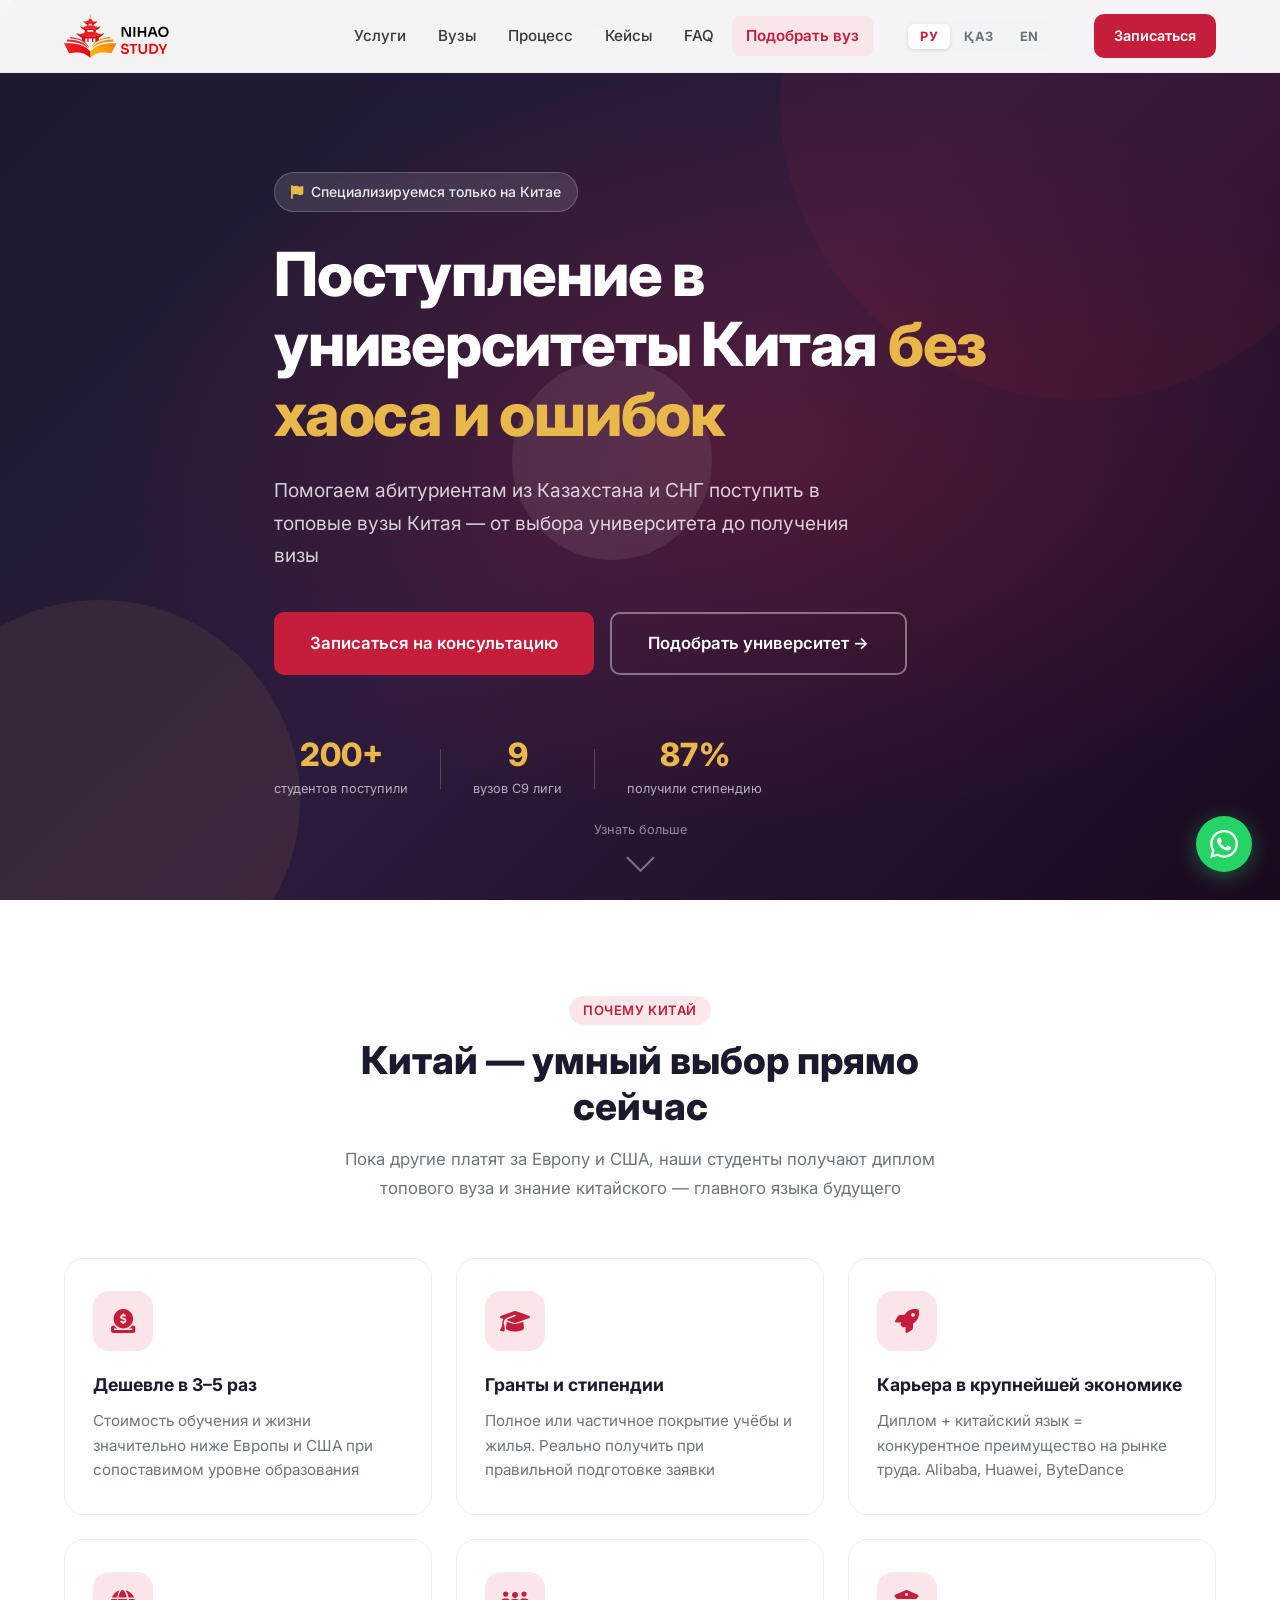
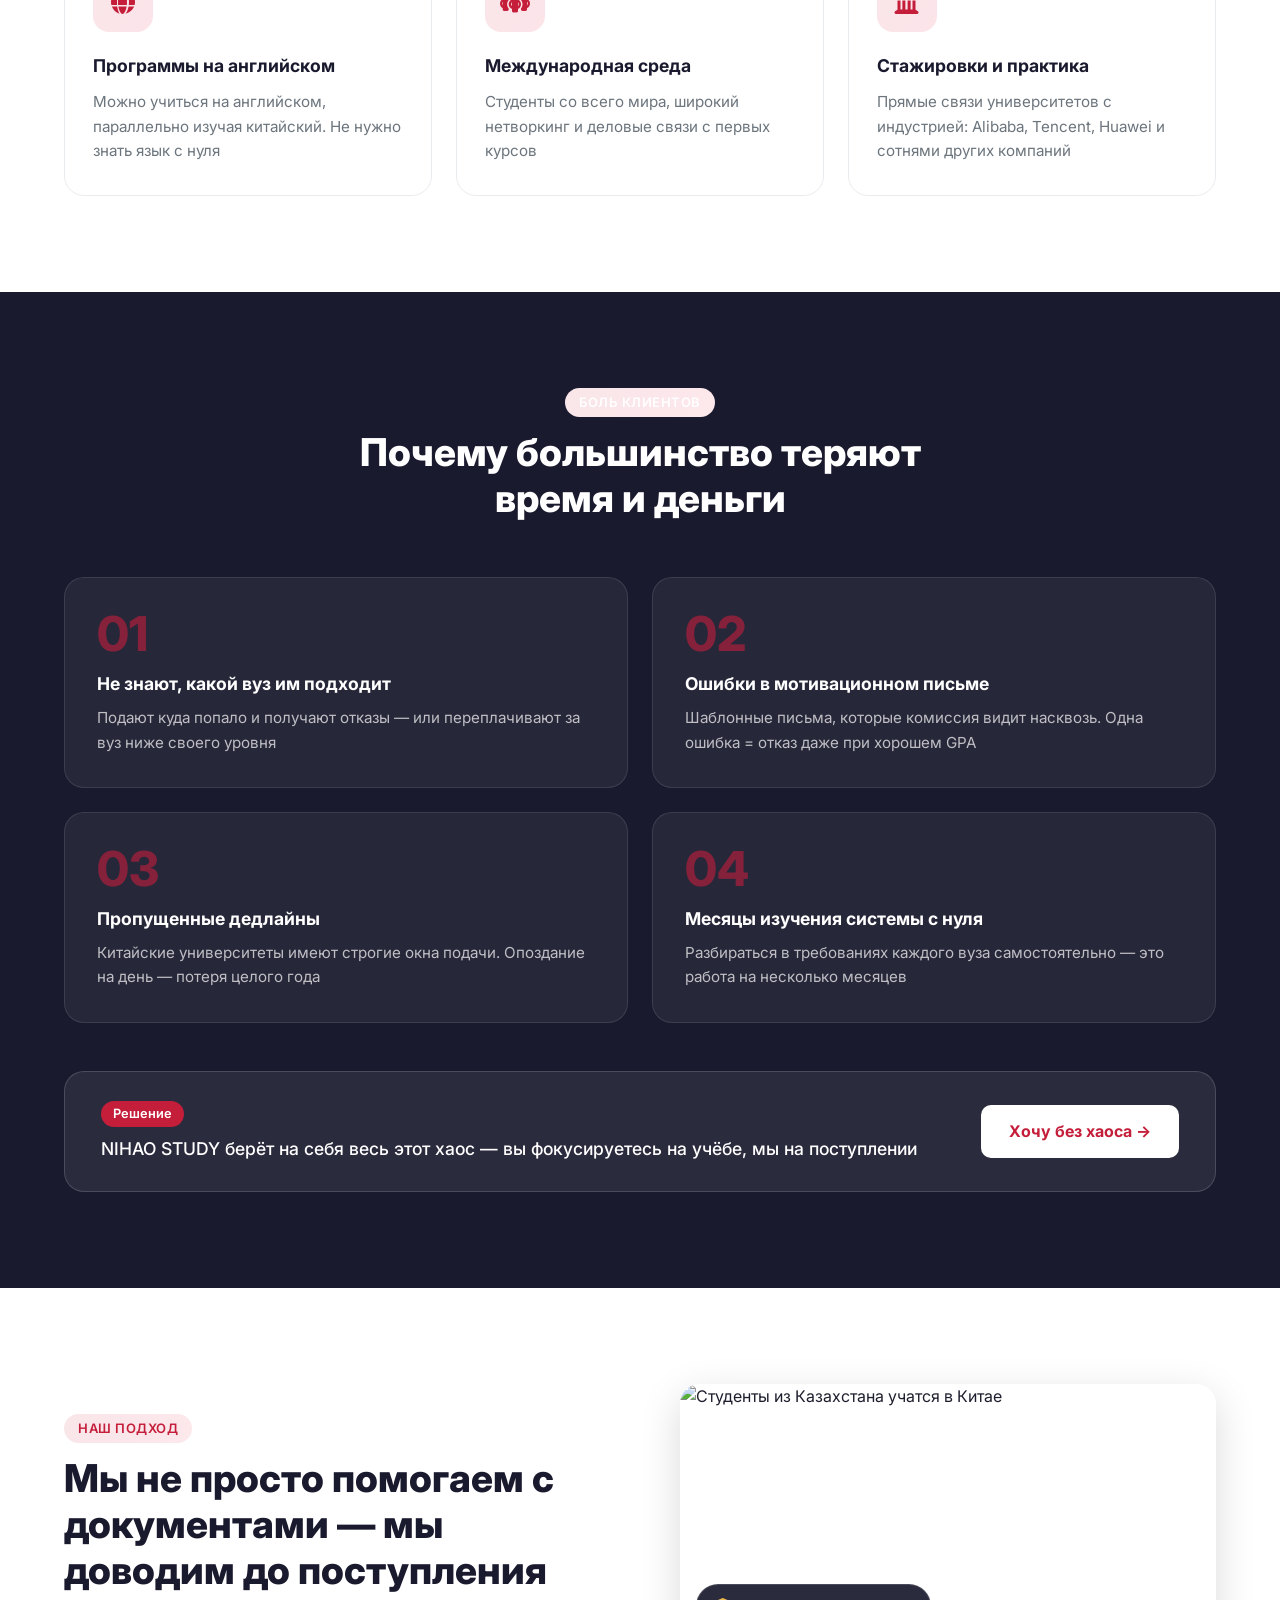
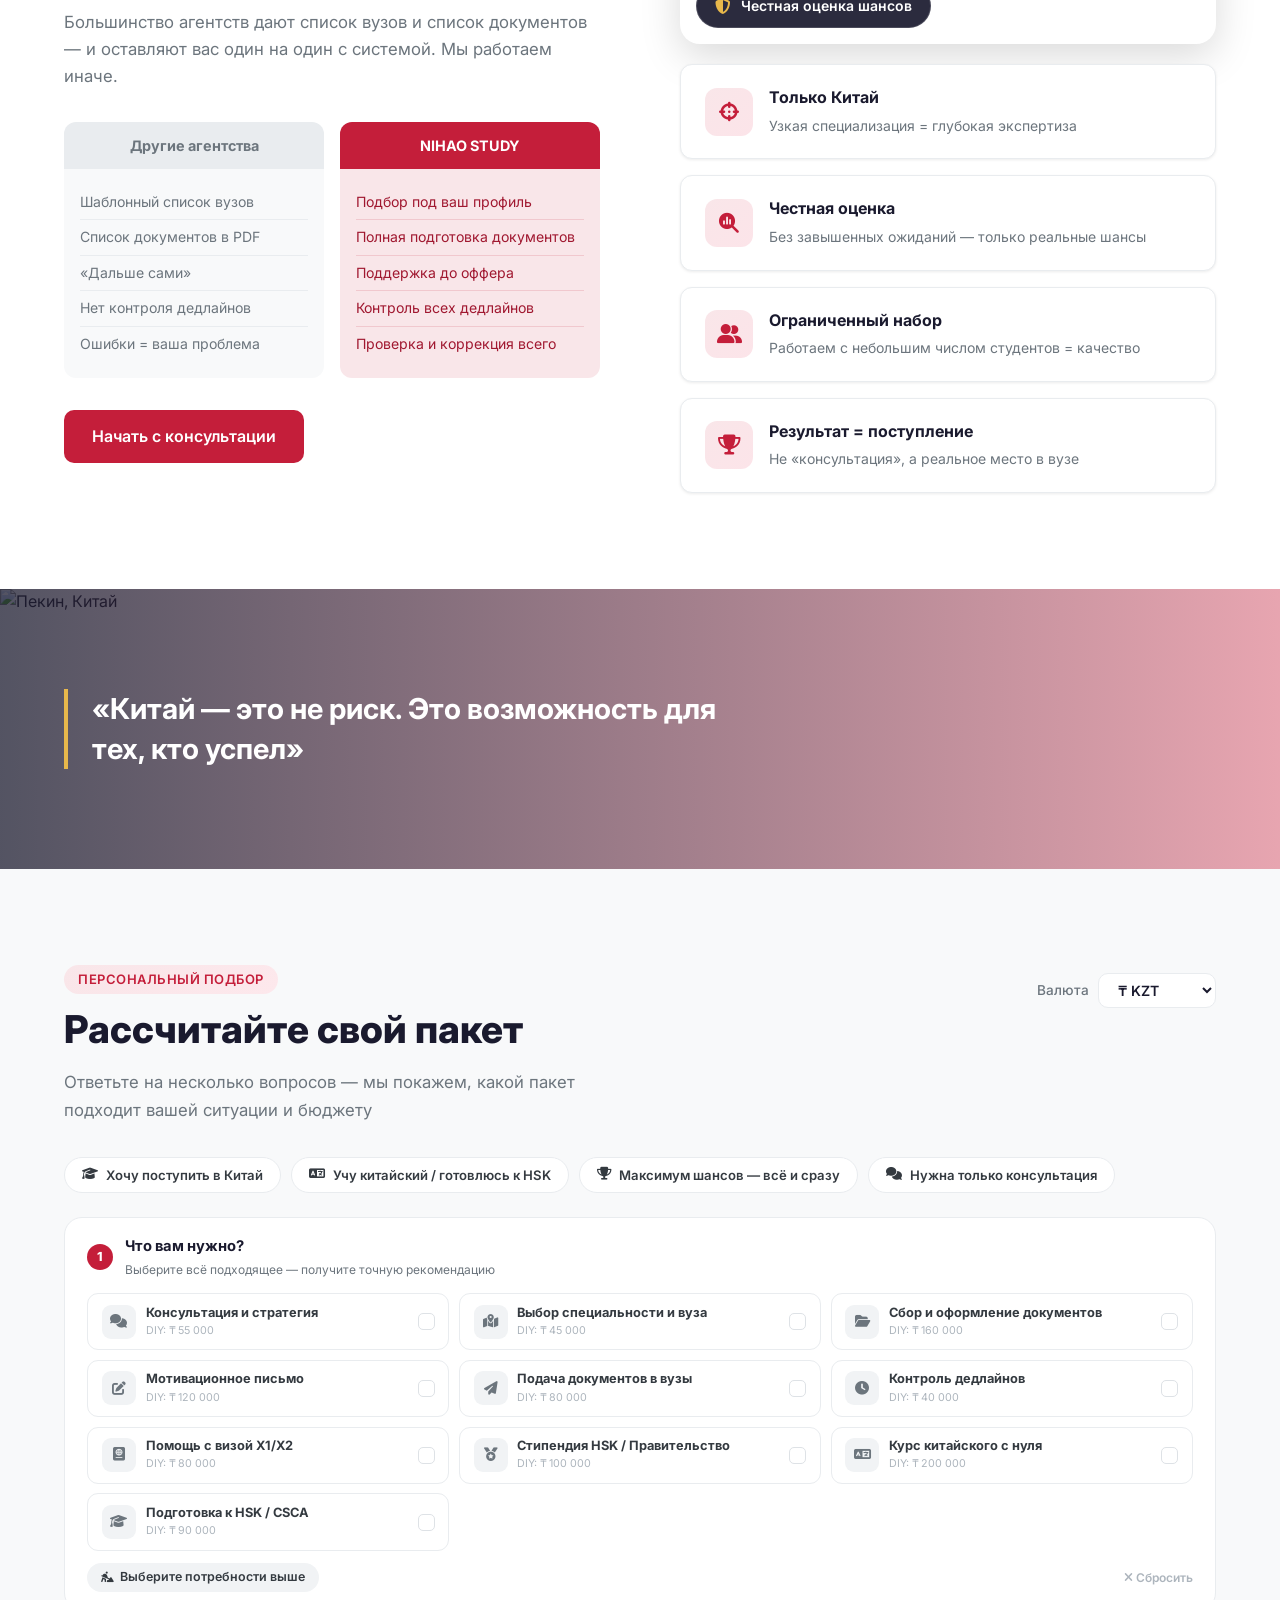
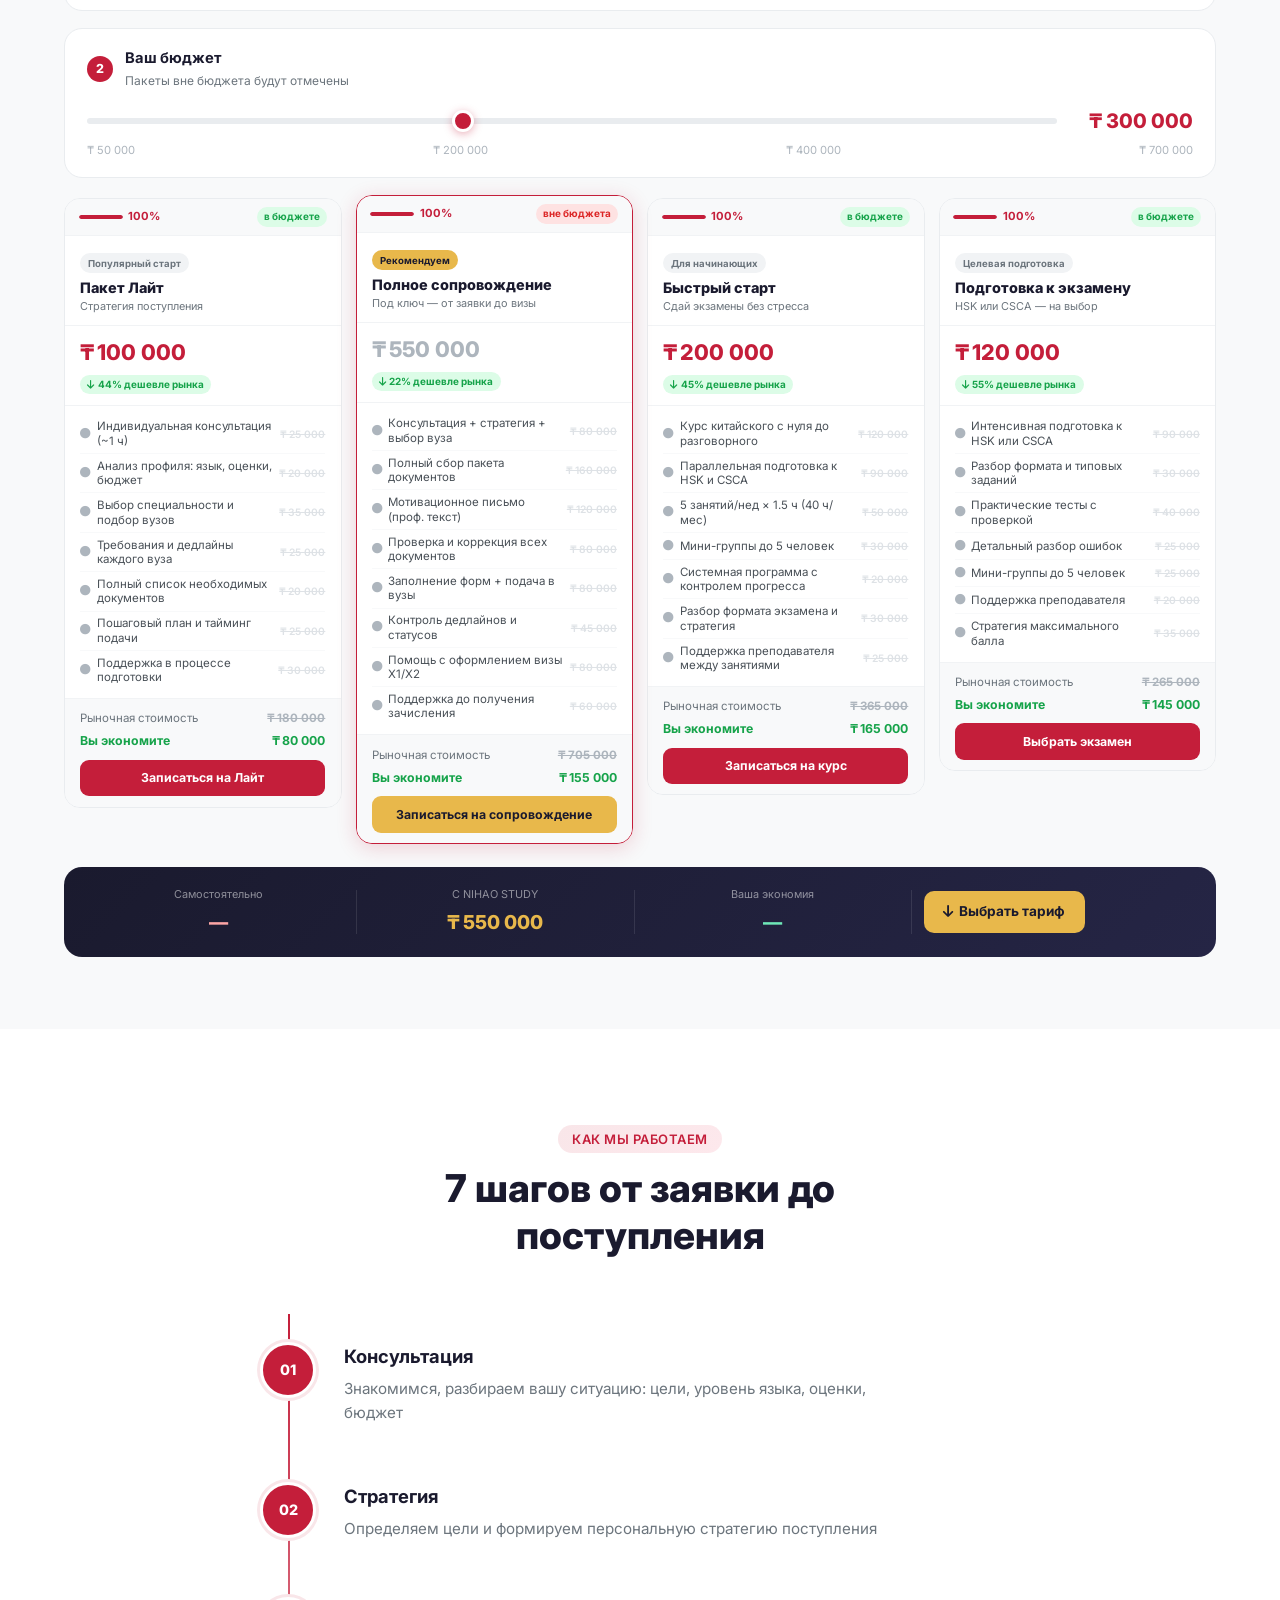
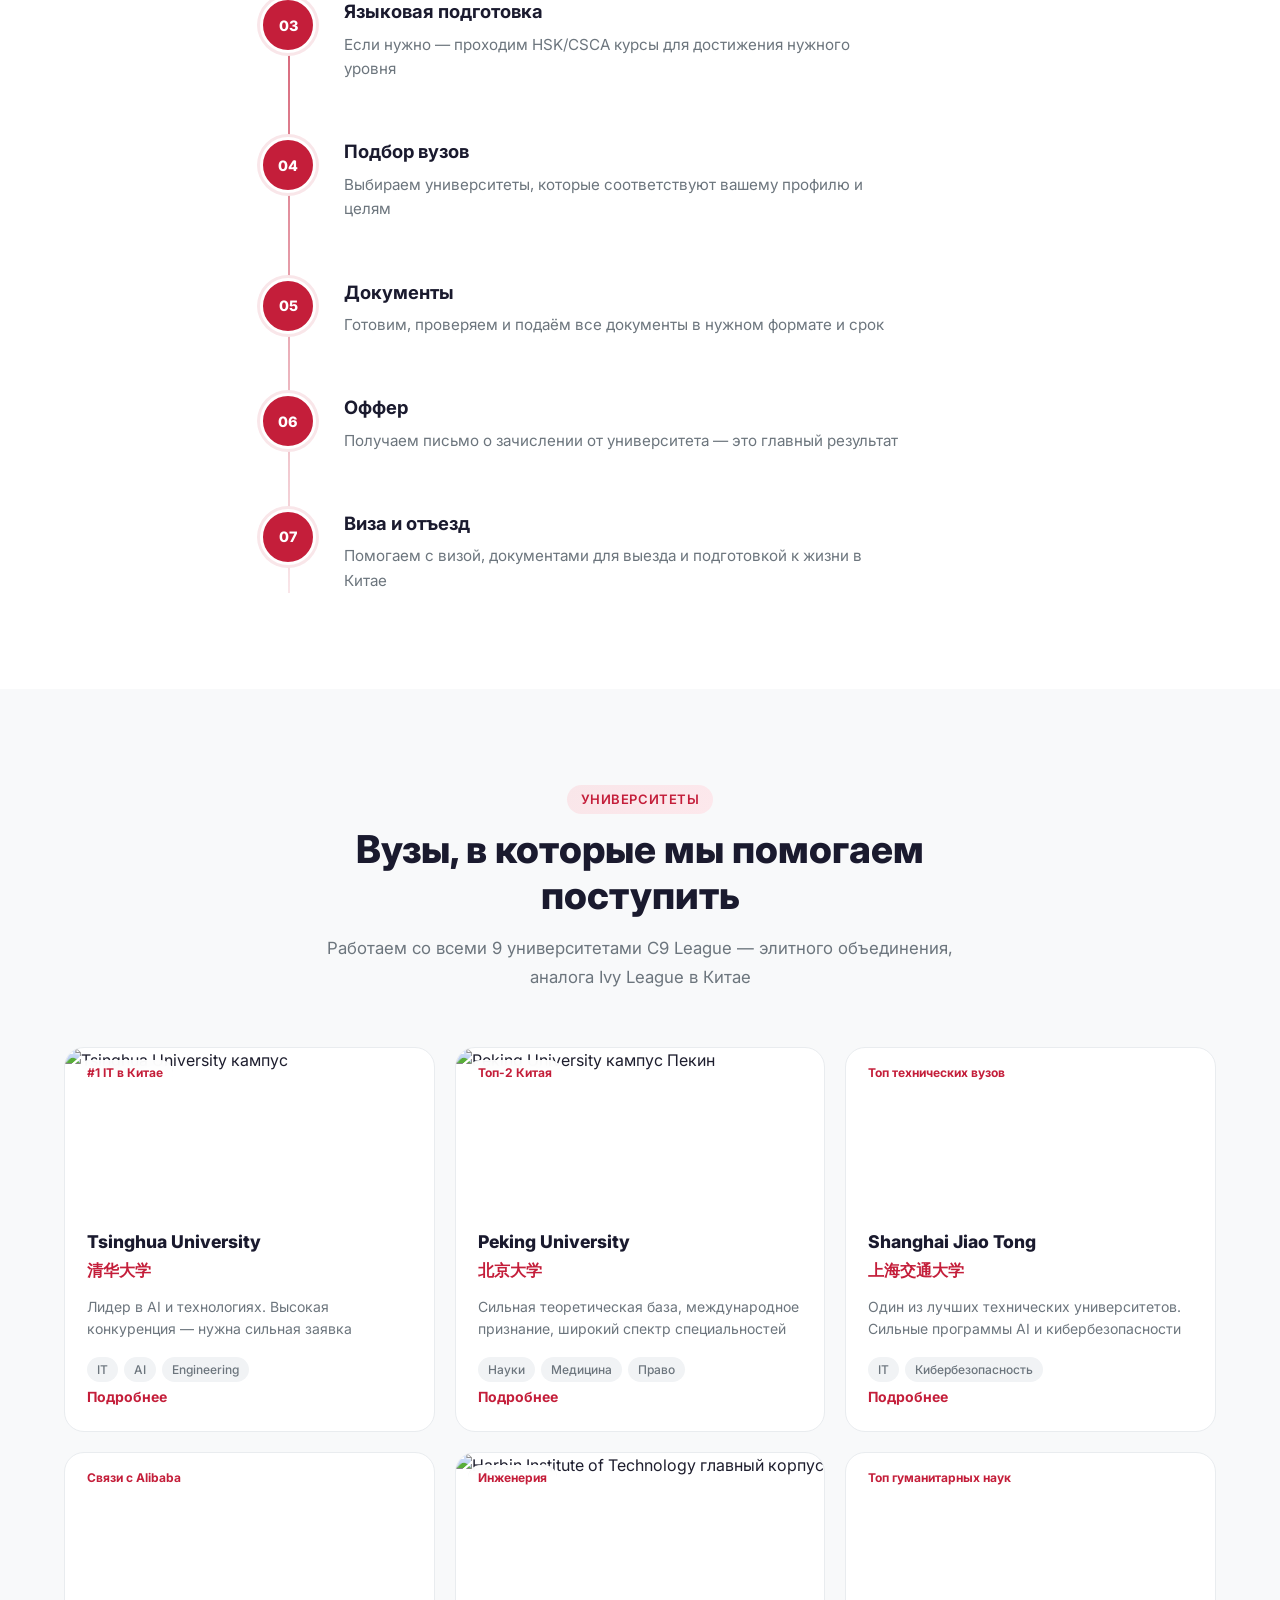
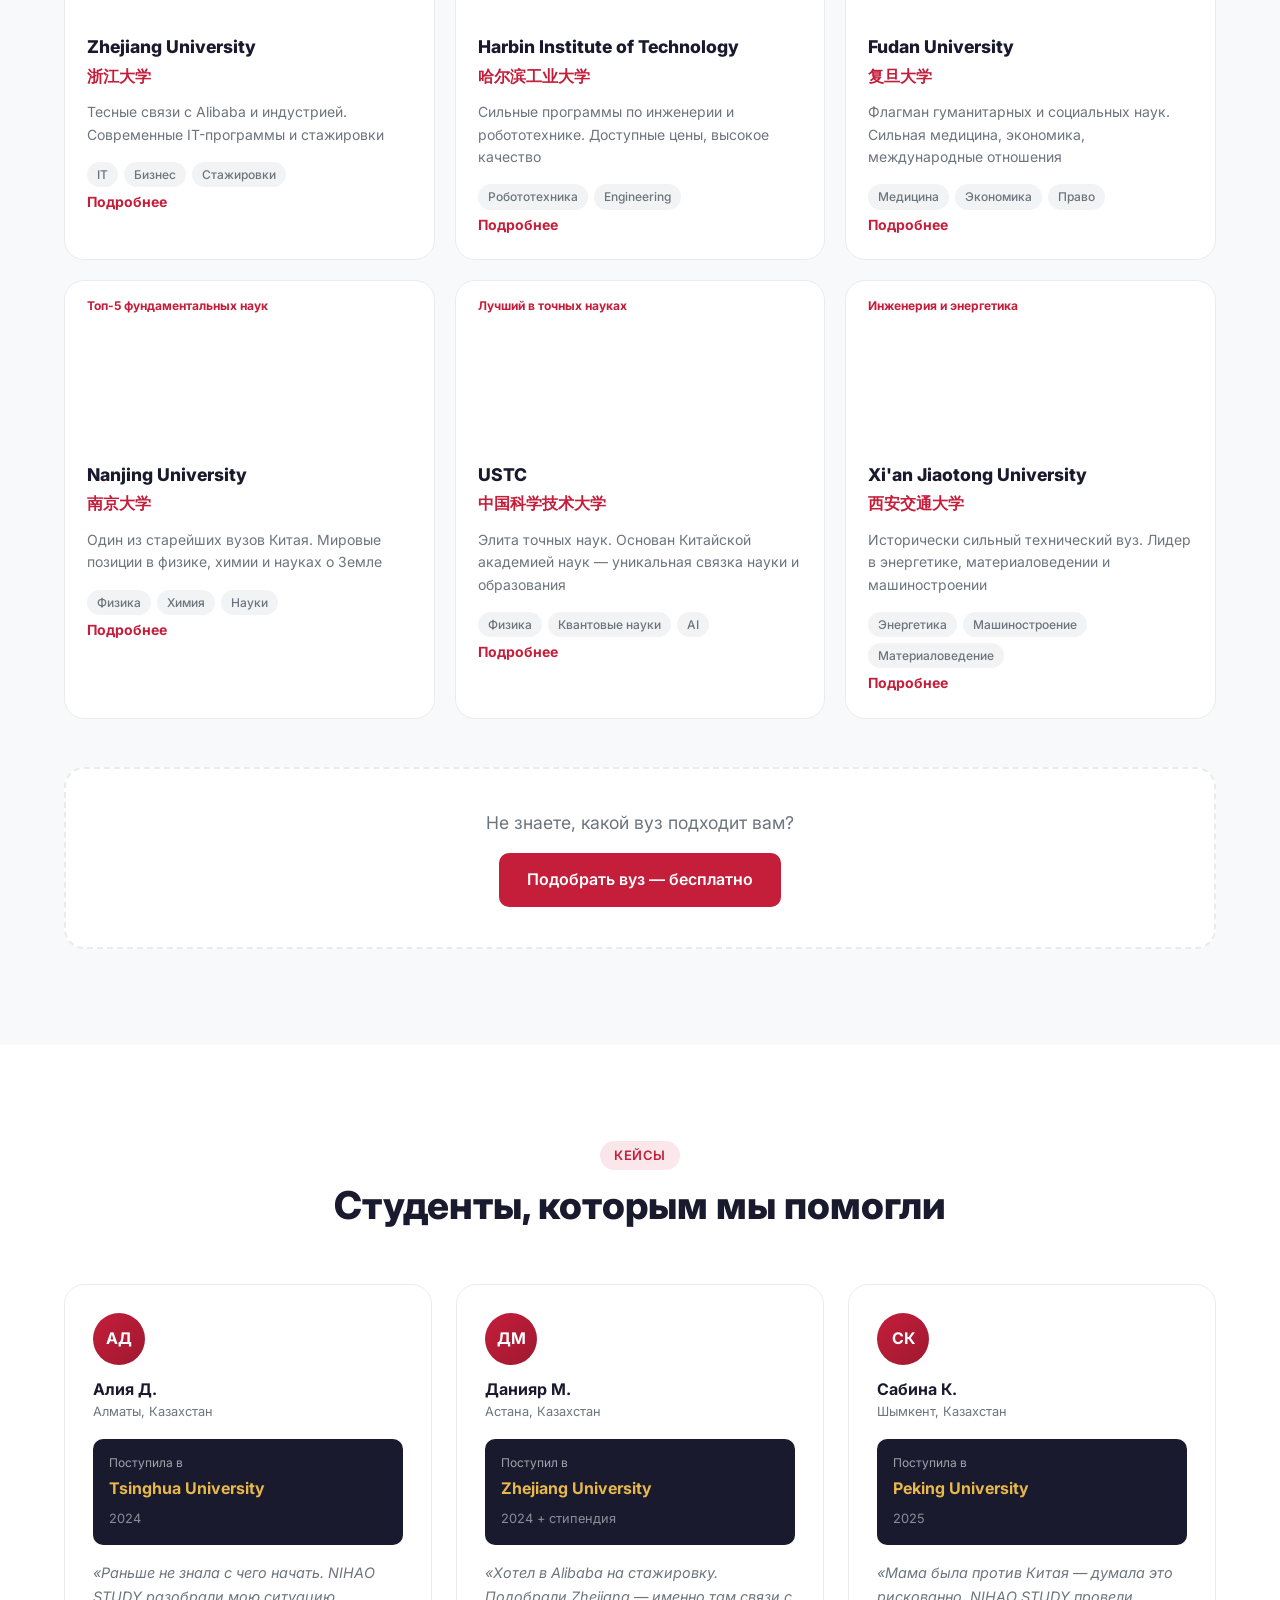
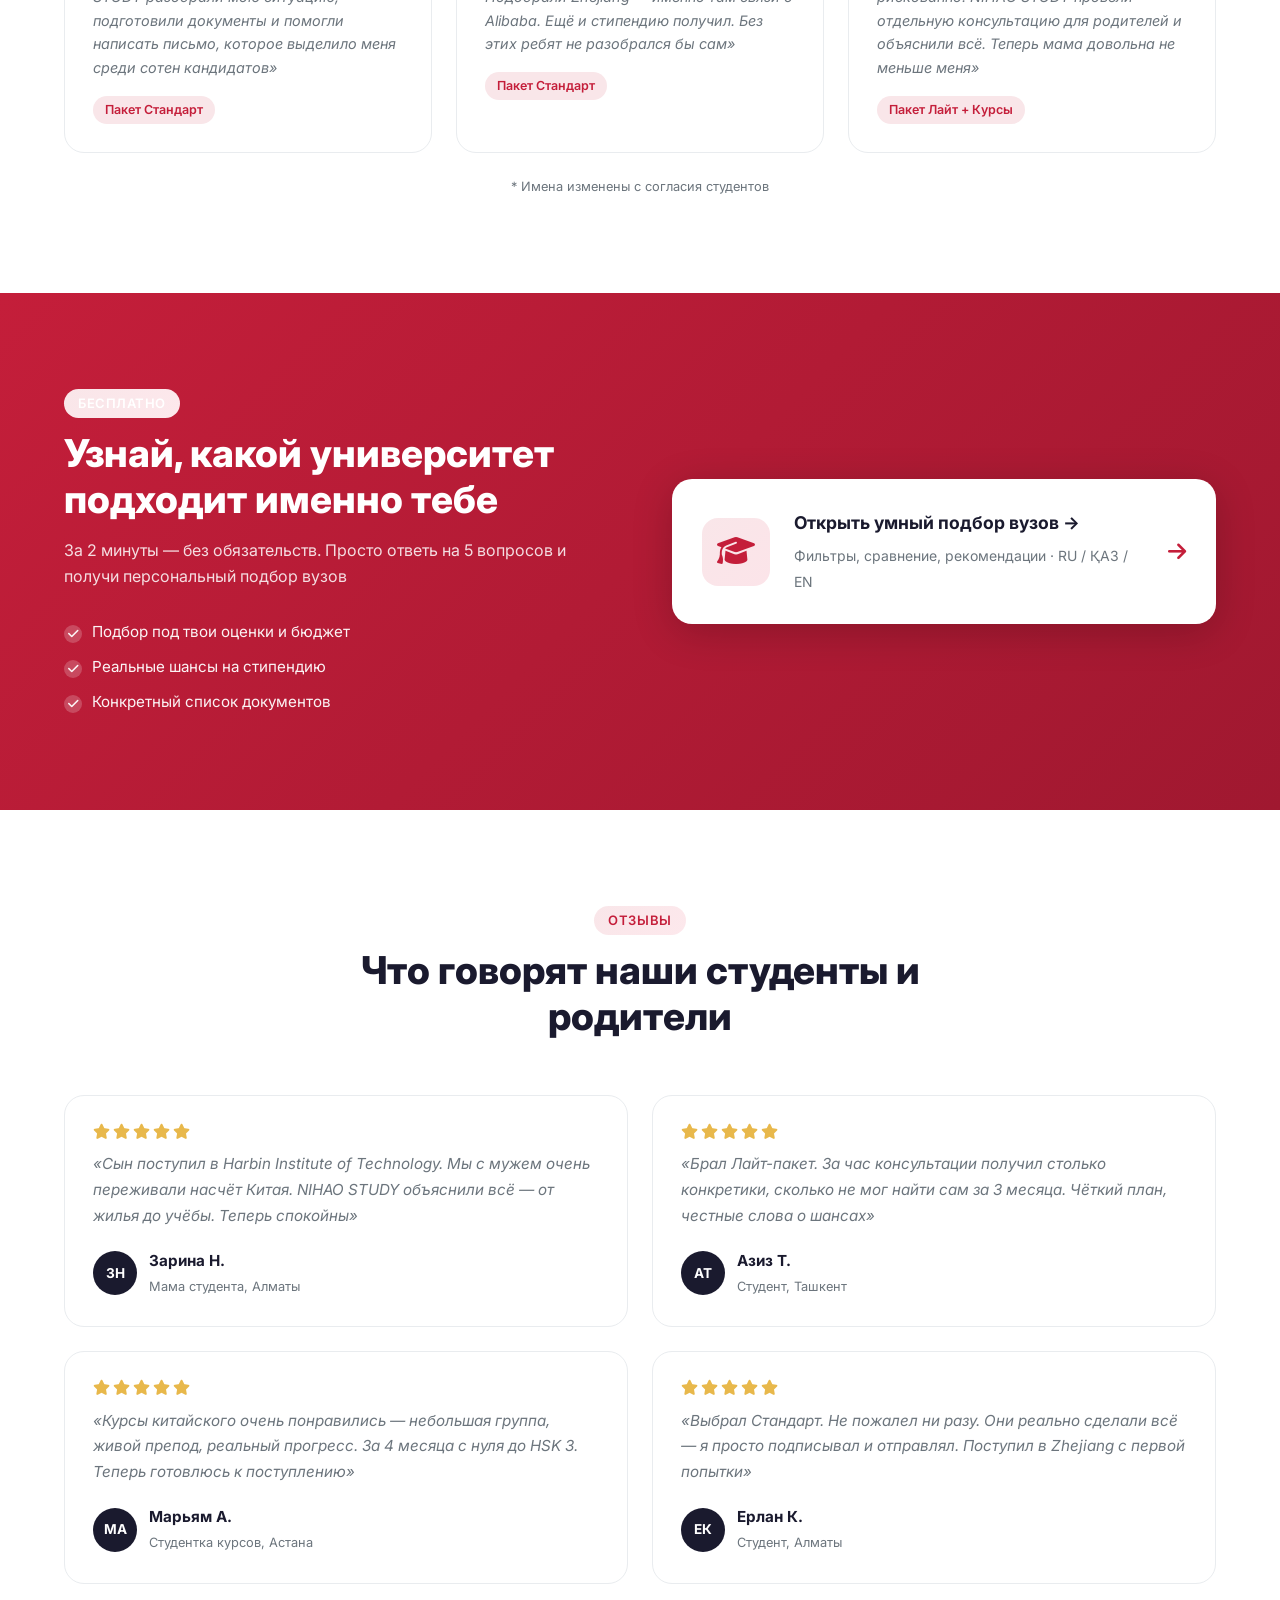
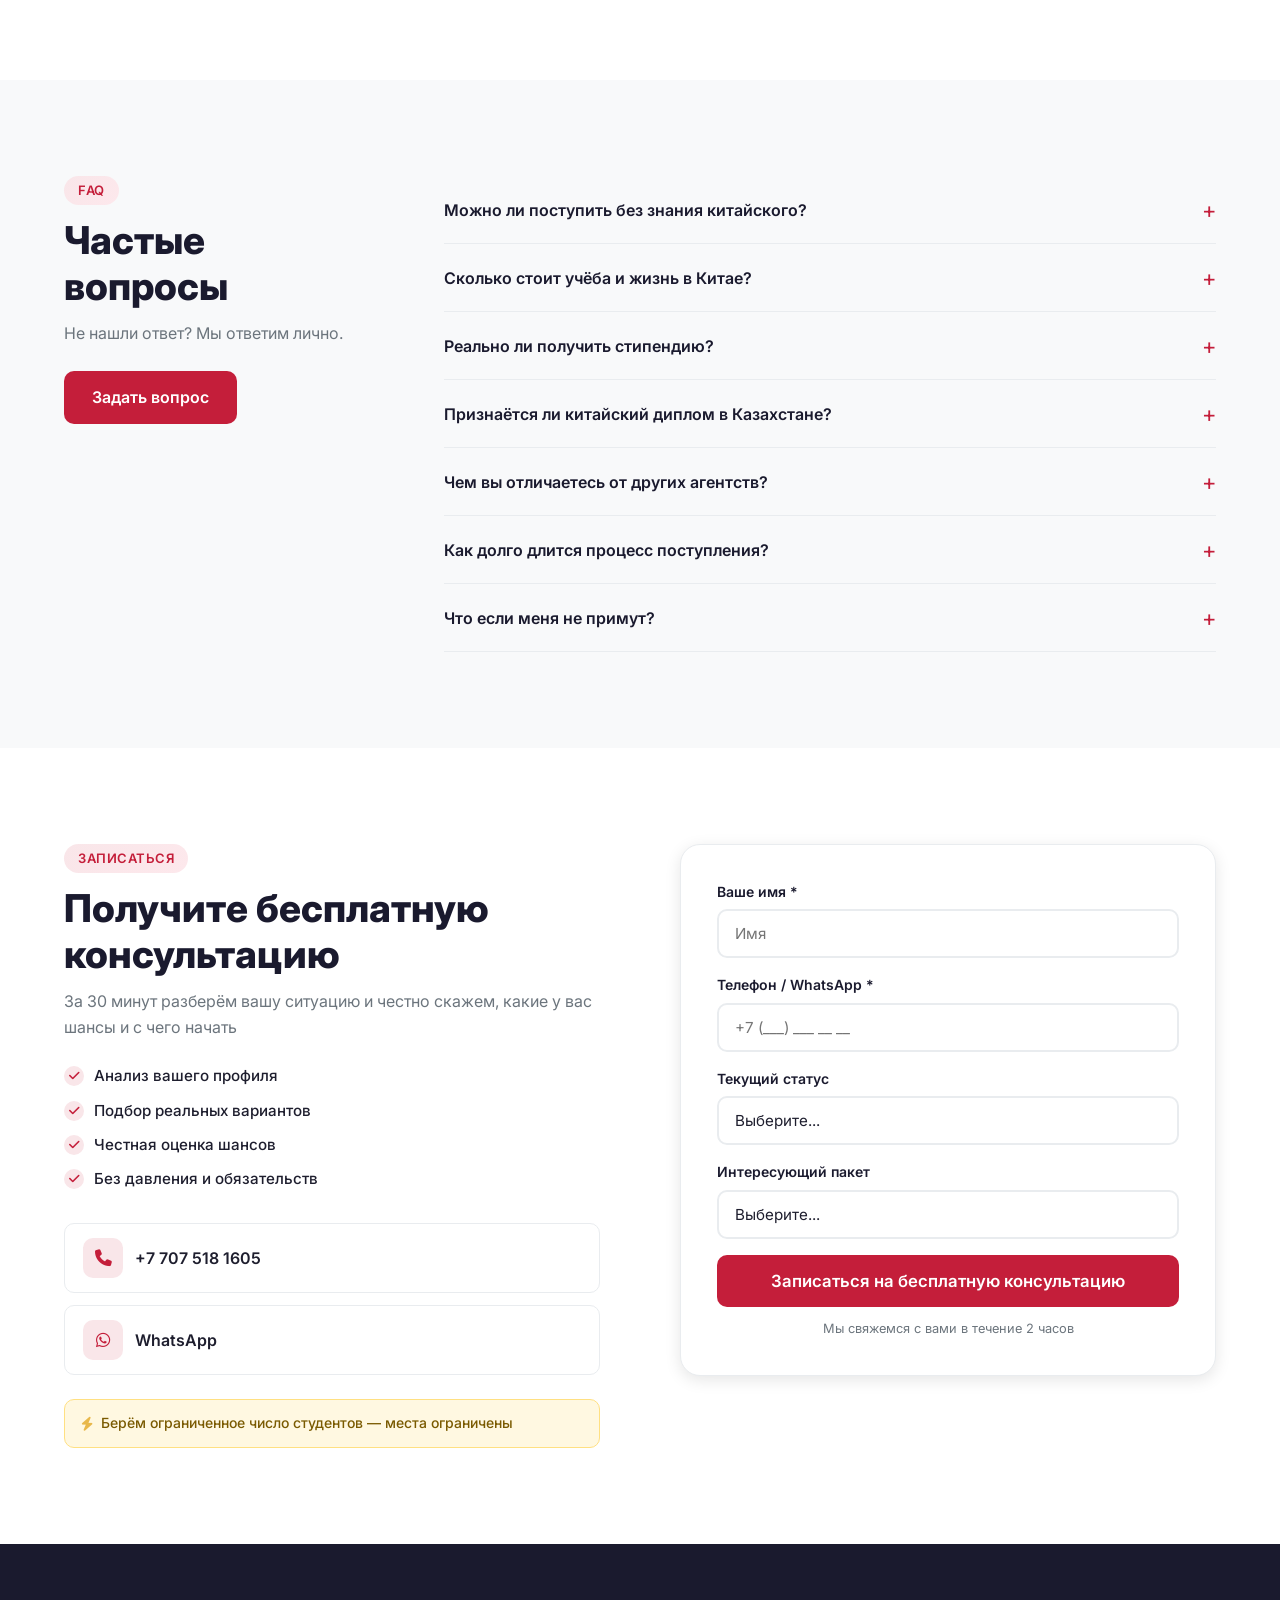
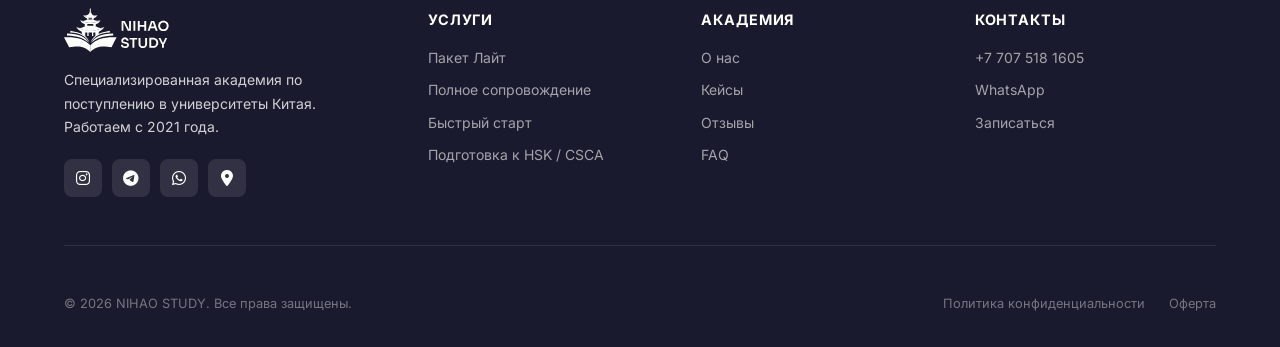
==== commit 3b444c02: "Быстрый старт: цена 200 000 ₸, подзаголовок «Сдай экзамены без стресса»; i18n карточек вузов - Тариф" ====
--- a/index.html
+++ b/index.html
@@ -995,12 +995,12 @@
       <a class="uni-card" href="universitety/tsinghua.html">
         <div class="uni-card__img-wrap">
           <img src="https://images.unsplash.com/photo-1562774053-701939374585?auto=format&fit=crop&w=600&q=80" alt="Tsinghua University кампус" loading="lazy" />
-          <div class="uni-card__rank">#1 IT в Китае</div>
+          <div class="uni-card__rank" data-i18n="uc1_rank">#1 IT в Китае</div>
         </div>
         <div class="uni-card__body">
           <div class="uni-card__name">Tsinghua University</div>
           <div class="uni-card__name-zh">清华大学</div>
-          <p>Лидер в AI и технологиях. Высокая конкуренция — нужна сильная заявка</p>
+          <p data-i18n="uc1_desc">Лидер в AI и технологиях. Высокая конкуренция — нужна сильная заявка</p>
           <div class="uni-card__tags"><span>IT</span><span>AI</span><span>Engineering</span></div>
           <span class="uni-card__more" data-i18n="unis_more">Подробнее <i class="fa-solid fa-arrow-right"></i></span>
         </div>
@@ -1009,13 +1009,13 @@
       <a class="uni-card" href="universitety/peking.html">
         <div class="uni-card__img-wrap">
           <img src="https://images.unsplash.com/photo-1508804052814-cd3ba865a116?auto=format&fit=crop&w=600&q=80" alt="Peking University кампус Пекин" loading="lazy" />
-          <div class="uni-card__rank">Топ-2 Китая</div>
+          <div class="uni-card__rank" data-i18n="uc2_rank">Топ-2 Китая</div>
         </div>
         <div class="uni-card__body">
           <div class="uni-card__name">Peking University</div>
           <div class="uni-card__name-zh">北京大学</div>
-          <p>Сильная теоретическая база, международное признание, широкий спектр специальностей</p>
-          <div class="uni-card__tags"><span>Науки</span><span>Медицина</span><span>Право</span></div>
+          <p data-i18n="uc2_desc">Сильная теоретическая база, международное признание, широкий спектр специальностей</p>
+          <div class="uni-card__tags"><span data-i18n="uc_tag_sci">Науки</span><span data-i18n="uc_tag_med">Медицина</span><span data-i18n="uc_tag_law">Право</span></div>
           <span class="uni-card__more" data-i18n="unis_more">Подробнее <i class="fa-solid fa-arrow-right"></i></span>
         </div>
       </a>
@@ -1023,13 +1023,13 @@
       <a class="uni-card" href="universitety/sjtu.html">
         <div class="uni-card__img-wrap">
           <img src="https://upload.wikimedia.org/wikipedia/commons/8/8e/Shanghai_Jiao_Tong_University_Gate.jpg" alt="Shanghai Jiao Tong University главные ворота" loading="lazy" onerror="this.src='https://images.unsplash.com/photo-1474181487882-5abf3f0ba6c2?auto=format&fit=crop&w=600&q=80'" />
-          <div class="uni-card__rank">Топ технических вузов</div>
+          <div class="uni-card__rank" data-i18n="uc3_rank">Топ технических вузов</div>
         </div>
         <div class="uni-card__body">
           <div class="uni-card__name">Shanghai Jiao Tong</div>
           <div class="uni-card__name-zh">上海交通大学</div>
-          <p>Один из лучших технических университетов. Сильные программы AI и кибербезопасности</p>
-          <div class="uni-card__tags"><span>IT</span><span>Кибербезопасность</span></div>
+          <p data-i18n="uc3_desc">Один из лучших технических университетов. Сильные программы AI и кибербезопасности</p>
+          <div class="uni-card__tags"><span>IT</span><span data-i18n="uc_tag_cyber">Кибербезопасность</span></div>
           <span class="uni-card__more" data-i18n="unis_more">Подробнее <i class="fa-solid fa-arrow-right"></i></span>
         </div>
       </a>
@@ -1037,13 +1037,13 @@
       <a class="uni-card" href="universitety/zhejiang.html">
         <div class="uni-card__img-wrap">
           <img src="https://upload.wikimedia.org/wikipedia/commons/8/81/Teaching_building%2C_Zijingang_Campus%2C_Zhejiang_University.jpg" alt="Zhejiang University учебный корпус Цзыцзиньган" loading="lazy" onerror="this.src='https://images.unsplash.com/photo-1501504905252-473c47e087f8?auto=format&fit=crop&w=600&q=80'" />
-          <div class="uni-card__rank">Связи с Alibaba</div>
+          <div class="uni-card__rank" data-i18n="uc4_rank">Связи с Alibaba</div>
         </div>
         <div class="uni-card__body">
           <div class="uni-card__name">Zhejiang University</div>
           <div class="uni-card__name-zh">浙江大学</div>
-          <p>Тесные связи с Alibaba и индустрией. Современные IT-программы и стажировки</p>
-          <div class="uni-card__tags"><span>IT</span><span>Бизнес</span><span>Стажировки</span></div>
+          <p data-i18n="uc4_desc">Тесные связи с Alibaba и индустрией. Современные IT-программы и стажировки</p>
+          <div class="uni-card__tags"><span>IT</span><span data-i18n="uc_tag_biz">Бизнес</span><span data-i18n="uc_tag_intern">Стажировки</span></div>
           <span class="uni-card__more" data-i18n="unis_more">Подробнее <i class="fa-solid fa-arrow-right"></i></span>
         </div>
       </a>
@@ -1051,13 +1051,13 @@
       <a class="uni-card" href="universitety/harbin.html">
         <div class="uni-card__img-wrap">
           <img src="https://upload.wikimedia.org/wikipedia/commons/f/fc/Harbin_Institute_of_Technology_-_Main_Bldg.jpg" alt="Harbin Institute of Technology главный корпус" loading="lazy" onerror="this.src='https://images.unsplash.com/photo-1581092795442-6d50b8c7b4d5?auto=format&fit=crop&w=600&q=80'" />
-          <div class="uni-card__rank">Инженерия</div>
+          <div class="uni-card__rank" data-i18n="uc5_rank">Инженерия</div>
         </div>
         <div class="uni-card__body">
           <div class="uni-card__name">Harbin Institute of Technology</div>
           <div class="uni-card__name-zh">哈尔滨工业大学</div>
-          <p>Сильные программы по инженерии и робототехнике. Доступные цены, высокое качество</p>
-          <div class="uni-card__tags"><span>Робототехника</span><span>Engineering</span></div>
+          <p data-i18n="uc5_desc">Сильные программы по инженерии и робототехнике. Доступные цены, высокое качество</p>
+          <div class="uni-card__tags"><span data-i18n="uc_tag_robot">Робототехника</span><span>Engineering</span></div>
           <span class="uni-card__more" data-i18n="unis_more">Подробнее <i class="fa-solid fa-arrow-right"></i></span>
         </div>
       </a>
@@ -1065,13 +1065,13 @@
       <a class="uni-card" href="universitety/fudan.html">
         <div class="uni-card__img-wrap">
           <img src="https://upload.wikimedia.org/wikipedia/commons/2/25/FudanUniversityHbFudanGate.jpg" alt="Fudan University главные ворота Шанхай" loading="lazy" onerror="this.src='https://images.unsplash.com/photo-1541339907198-e08756dedf3f?auto=format&fit=crop&w=600&q=80'" />
-          <div class="uni-card__rank">Топ гуманитарных наук</div>
+          <div class="uni-card__rank" data-i18n="uc6_rank">Топ гуманитарных наук</div>
         </div>
         <div class="uni-card__body">
           <div class="uni-card__name">Fudan University</div>
           <div class="uni-card__name-zh">复旦大学</div>
-          <p>Флагман гуманитарных и социальных наук. Сильная медицина, экономика, международные отношения</p>
-          <div class="uni-card__tags"><span>Медицина</span><span>Экономика</span><span>Право</span></div>
+          <p data-i18n="uc6_desc">Флагман гуманитарных и социальных наук. Сильная медицина, экономика, международные отношения</p>
+          <div class="uni-card__tags"><span data-i18n="uc_tag_med">Медицина</span><span data-i18n="uc_tag_econ">Экономика</span><span data-i18n="uc_tag_law">Право</span></div>
           <span class="uni-card__more" data-i18n="unis_more">Подробнее <i class="fa-solid fa-arrow-right"></i></span>
         </div>
       </a>
@@ -1079,13 +1079,13 @@
       <a class="uni-card" href="universitety/nanjing.html">
         <div class="uni-card__img-wrap">
           <img src="https://upload.wikimedia.org/wikipedia/commons/f/f5/Nanjing_University_North_Gate.jpg" alt="Nanjing University северные ворота" loading="lazy" onerror="this.src='https://images.unsplash.com/photo-1498243691581-b145c3f54a5a?auto=format&fit=crop&w=600&q=80'" />
-          <div class="uni-card__rank">Топ-5 фундаментальных наук</div>
+          <div class="uni-card__rank" data-i18n="uc7_rank">Топ-5 фундаментальных наук</div>
         </div>
         <div class="uni-card__body">
           <div class="uni-card__name">Nanjing University</div>
           <div class="uni-card__name-zh">南京大学</div>
-          <p>Один из старейших вузов Китая. Мировые позиции в физике, химии и науках о Земле</p>
-          <div class="uni-card__tags"><span>Физика</span><span>Химия</span><span>Науки</span></div>
+          <p data-i18n="uc7_desc">Один из старейших вузов Китая. Мировые позиции в физике, химии и науках о Земле</p>
+          <div class="uni-card__tags"><span data-i18n="uc_tag_phys">Физика</span><span data-i18n="uc_tag_chem">Химия</span><span data-i18n="uc_tag_sci">Науки</span></div>
           <span class="uni-card__more" data-i18n="unis_more">Подробнее <i class="fa-solid fa-arrow-right"></i></span>
         </div>
       </a>
@@ -1093,13 +1093,13 @@
       <a class="uni-card" href="universitety/ustc.html">
         <div class="uni-card__img-wrap">
           <img src="https://upload.wikimedia.org/wikipedia/commons/9/9d/USTC_west.JPG" alt="University of Science and Technology of China кампус Хэфэй" loading="lazy" onerror="this.src='https://images.unsplash.com/photo-1562774053-701939374585?auto=format&fit=crop&w=600&q=80'" />
-          <div class="uni-card__rank">Лучший в точных науках</div>
+          <div class="uni-card__rank" data-i18n="uc8_rank">Лучший в точных науках</div>
         </div>
         <div class="uni-card__body">
           <div class="uni-card__name">USTC</div>
           <div class="uni-card__name-zh">中国科学技术大学</div>
-          <p>Элита точных наук. Основан Китайской академией наук — уникальная связка науки и образования</p>
-          <div class="uni-card__tags"><span>Физика</span><span>Квантовые науки</span><span>AI</span></div>
+          <p data-i18n="uc8_desc">Элита точных наук. Основан Китайской академией наук — уникальная связка науки и образования</p>
+          <div class="uni-card__tags"><span data-i18n="uc_tag_phys">Физика</span><span data-i18n="uc_tag_quantum">Квантовые науки</span><span>AI</span></div>
           <span class="uni-card__more" data-i18n="unis_more">Подробнее <i class="fa-solid fa-arrow-right"></i></span>
         </div>
       </a>
@@ -1107,13 +1107,13 @@
       <a class="uni-card" href="universitety/xjtu.html">
         <div class="uni-card__img-wrap">
           <img src="https://upload.wikimedia.org/wikipedia/commons/6/64/Xian_Jiaotong_University_1st_classroom_building.jpg" alt="Xi'an Jiaotong University первый учебный корпус" loading="lazy" onerror="this.src='https://images.unsplash.com/photo-1523050854058-8df90110c9f1?auto=format&fit=crop&w=600&q=80'" />
-          <div class="uni-card__rank">Инженерия и энергетика</div>
+          <div class="uni-card__rank" data-i18n="uc9_rank">Инженерия и энергетика</div>
         </div>
         <div class="uni-card__body">
           <div class="uni-card__name">Xi'an Jiaotong University</div>
           <div class="uni-card__name-zh">西安交通大学</div>
-          <p>Исторически сильный технический вуз. Лидер в энергетике, материаловедении и машиностроении</p>
-          <div class="uni-card__tags"><span>Энергетика</span><span>Машиностроение</span><span>Материаловедение</span></div>
+          <p data-i18n="uc9_desc">Исторически сильный технический вуз. Лидер в энергетике, материаловедении и машиностроении</p>
+          <div class="uni-card__tags"><span data-i18n="uc_tag_energy">Энергетика</span><span data-i18n="uc_tag_mech">Машиностроение</span><span data-i18n="uc_tag_materials">Материаловедение</span></div>
           <span class="uni-card__more" data-i18n="unis_more">Подробнее <i class="fa-solid fa-arrow-right"></i></span>
         </div>
       </a>
@@ -1362,7 +1362,7 @@
               <option value="" data-i18n="form_package_ph">Выберите...</option>
               <option value="lite">Пакет Лайт — 100 000 ₸</option>
               <option value="full">Полное сопровождение — 550 000 ₸</option>
-              <option value="fast">Быстрый старт (язык) — 130 000 ₸</option>
+              <option value="fast">Быстрый старт — 200 000 ₸</option>
               <option value="hsk">Подготовка к HSK — 120 000 ₸</option>
               <option value="csca">Подготовка к CSCA — 120 000 ₸</option>
               <option value="none">Ещё не решил(а)</option>
@@ -1543,7 +1543,7 @@
     },
     {
       id:'fast', name:'Быстрый старт', badge:'Для начинающих', badgeClass:'',
-      sub:'Китайский язык с нуля', priceKzt:130000, href:'#contact',
+      sub:'Сдай экзамены без стресса', priceKzt:200000, href:'#contact',
       cta:'Записаться на курс',
       covers:['chinese','hsk'],
       services:[
@@ -1900,8 +1900,8 @@
     icon: 'fa-language',
     badge: 'Для начинающих',
     name: 'Быстрый старт',
-    sub: 'Китайский язык с нуля',
-    price: '130 000 ₸',
+    sub: 'Сдай экзамены без стресса',
+    price: '200 000 ₸',
     priceNote: 'за месяц обучения',
     for: 'Для тех, кто хочет освоить китайский с нуля, подготовиться к HSK/CSCA и повысить шансы на государственную стипендию.',
     features: [
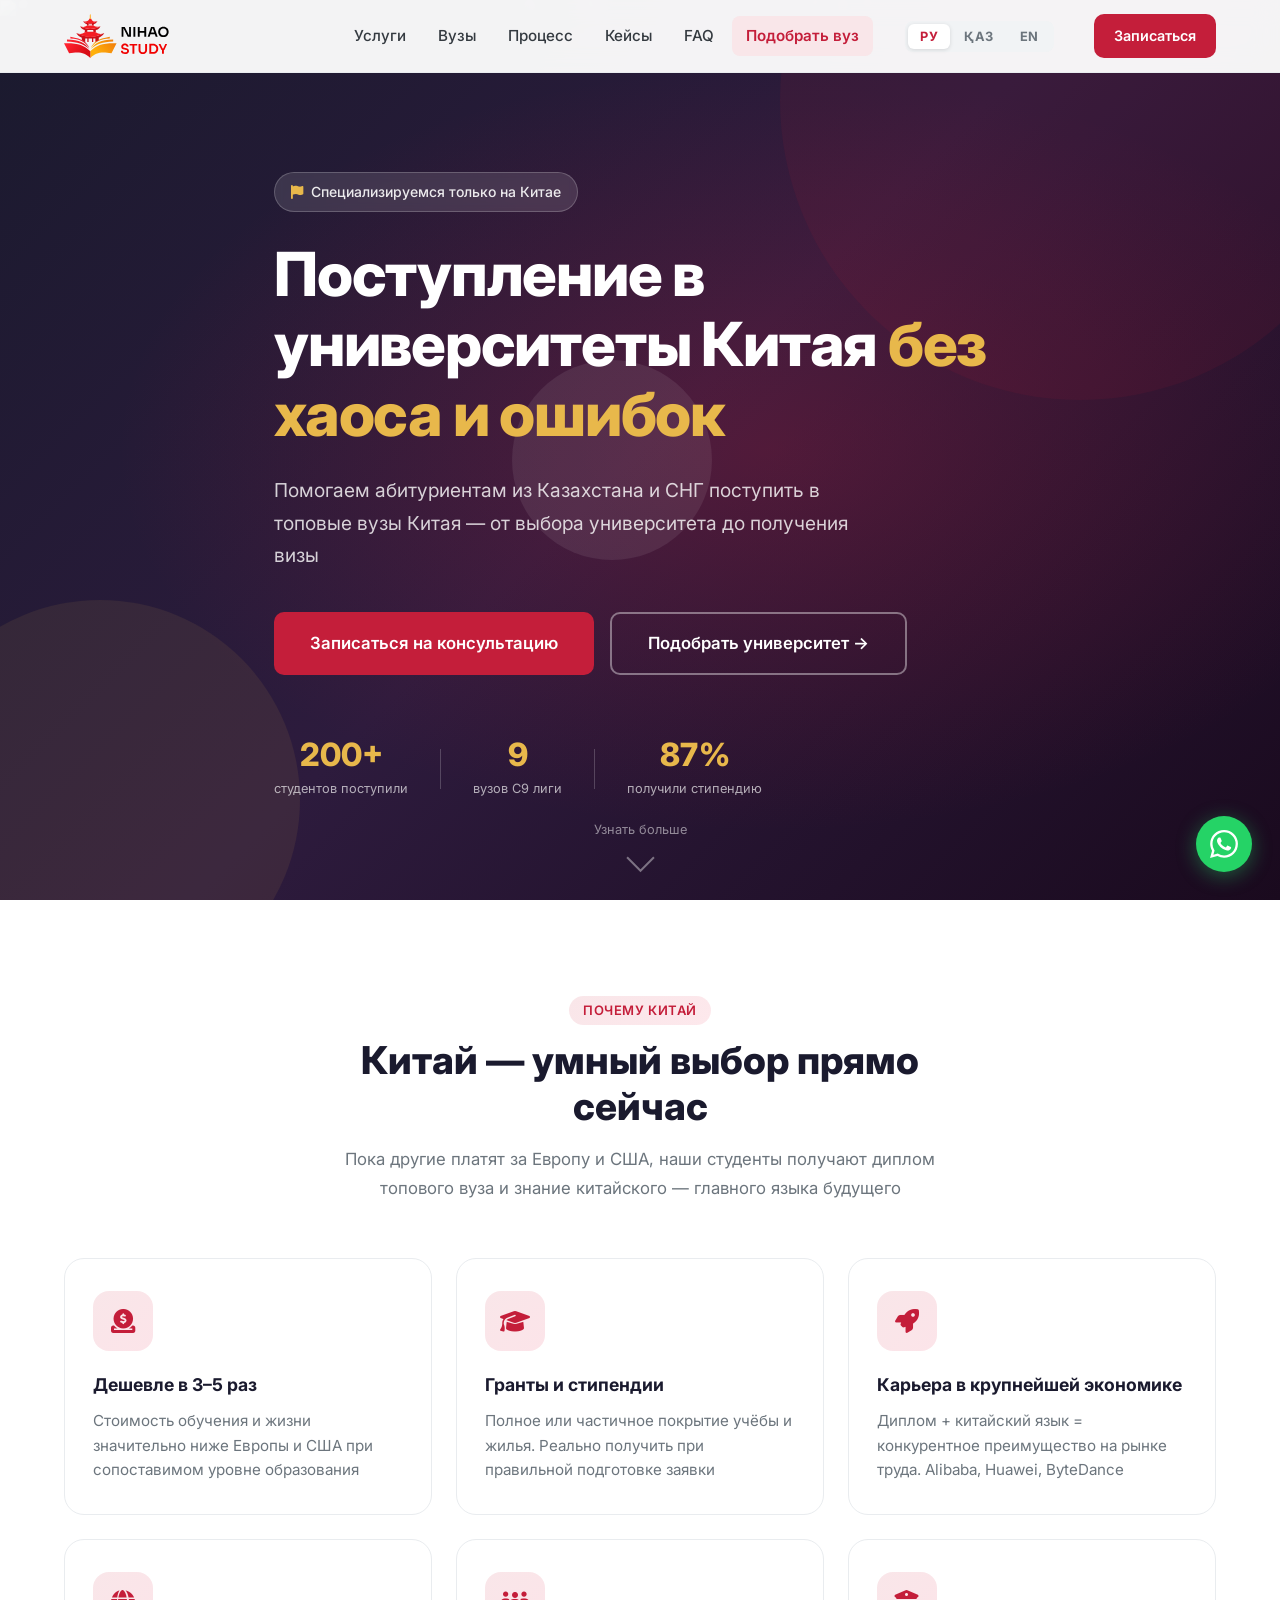
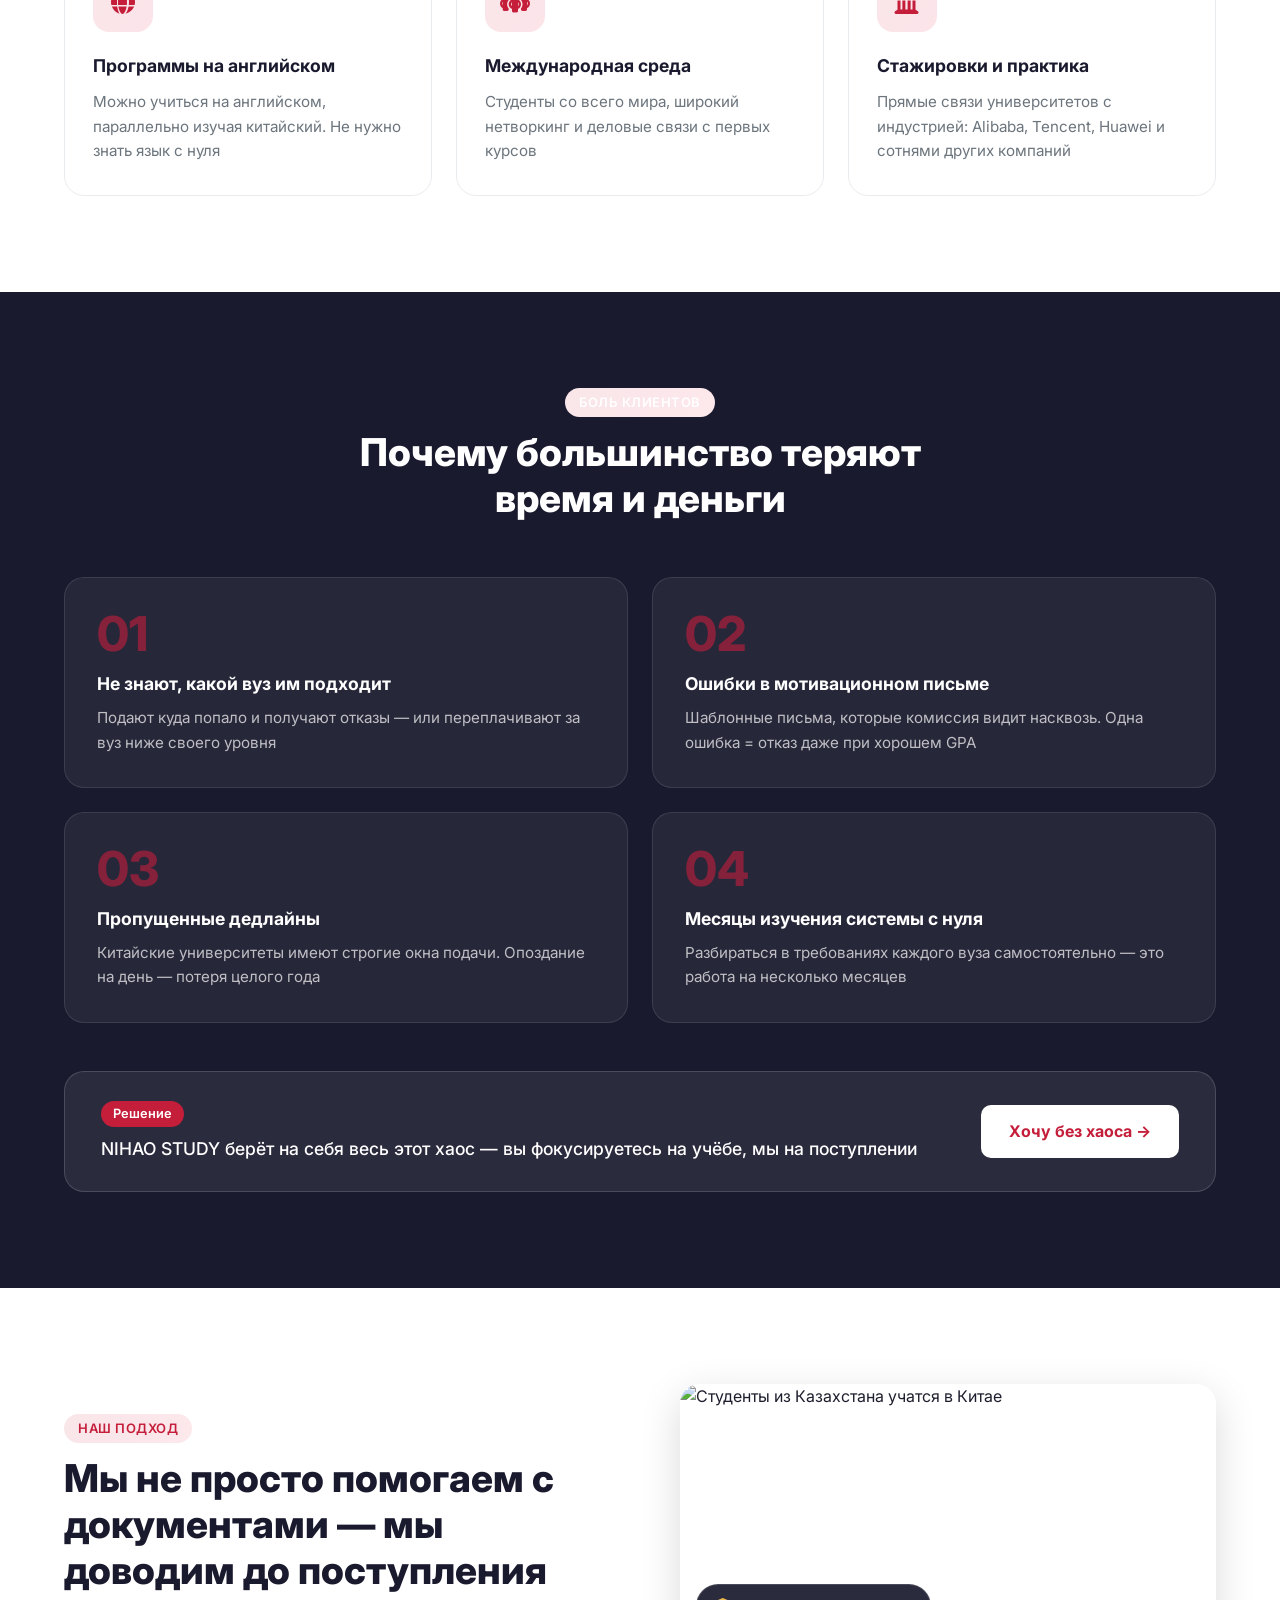
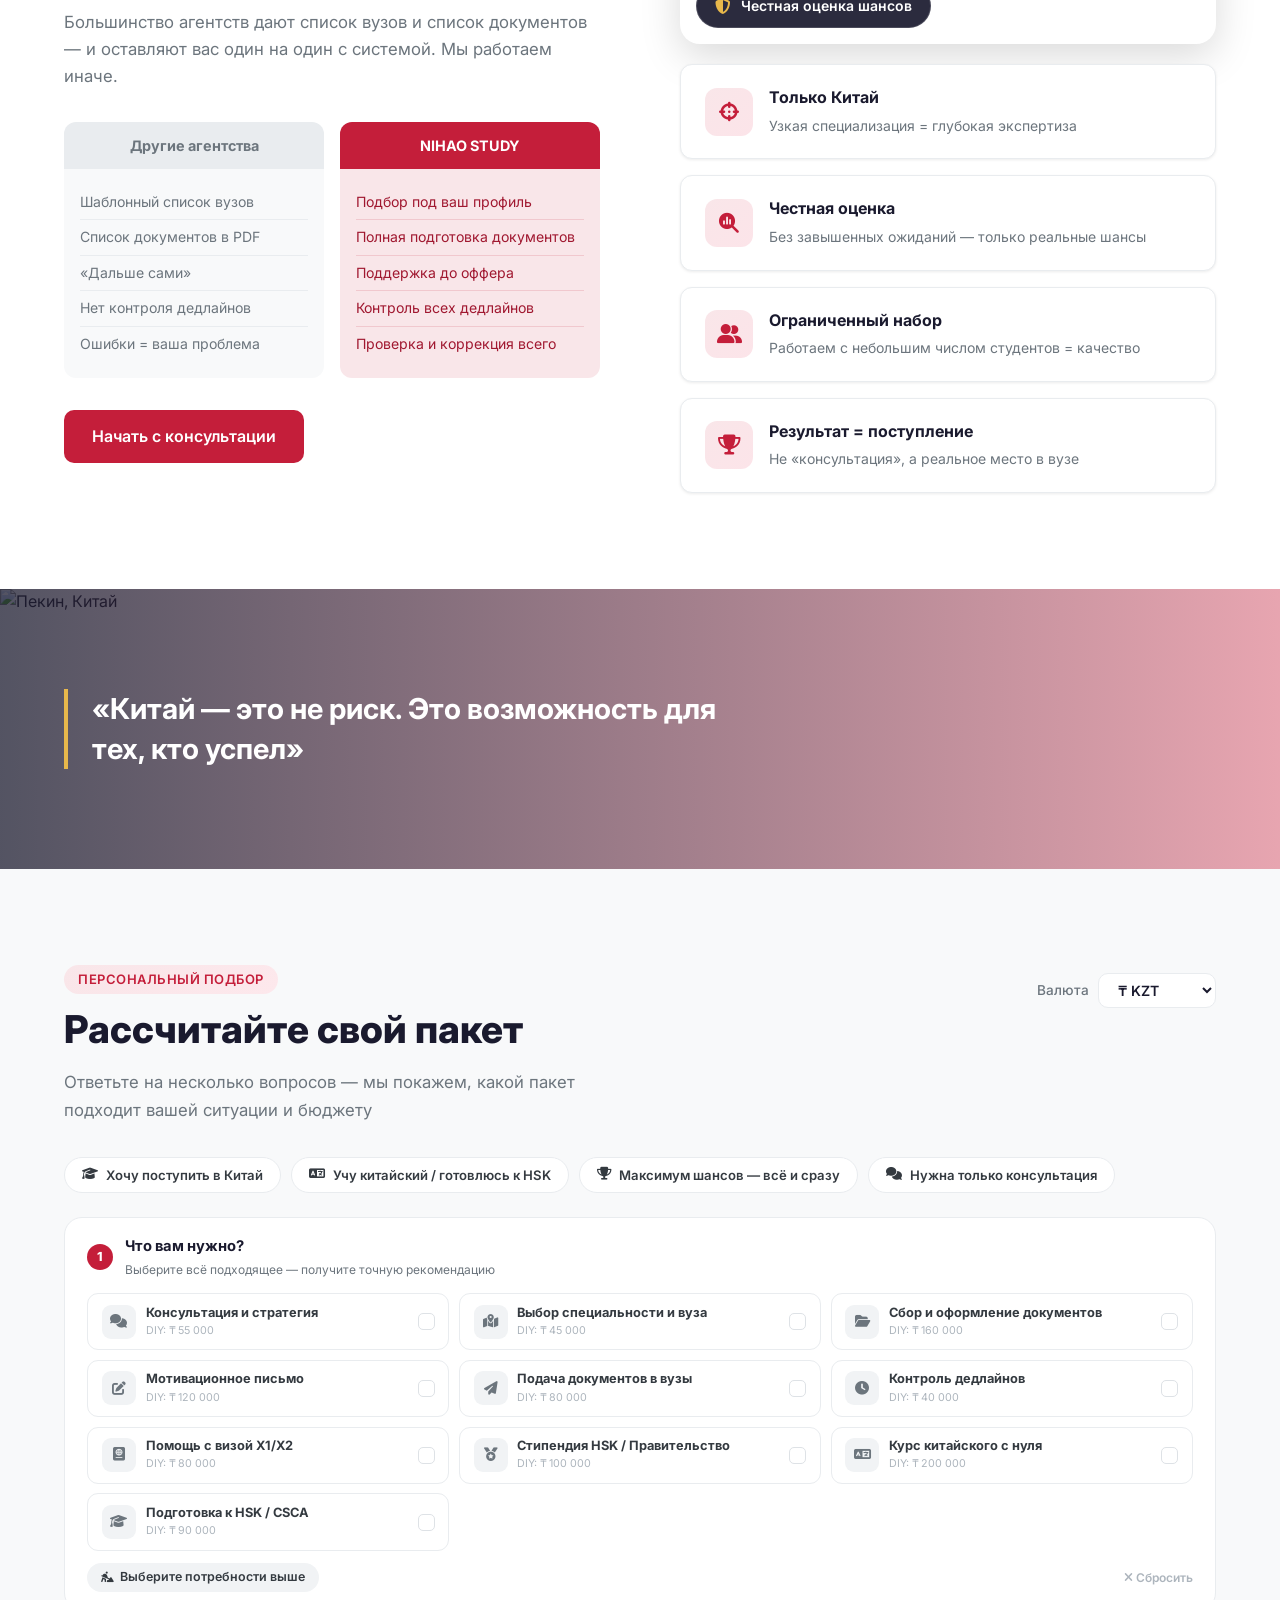
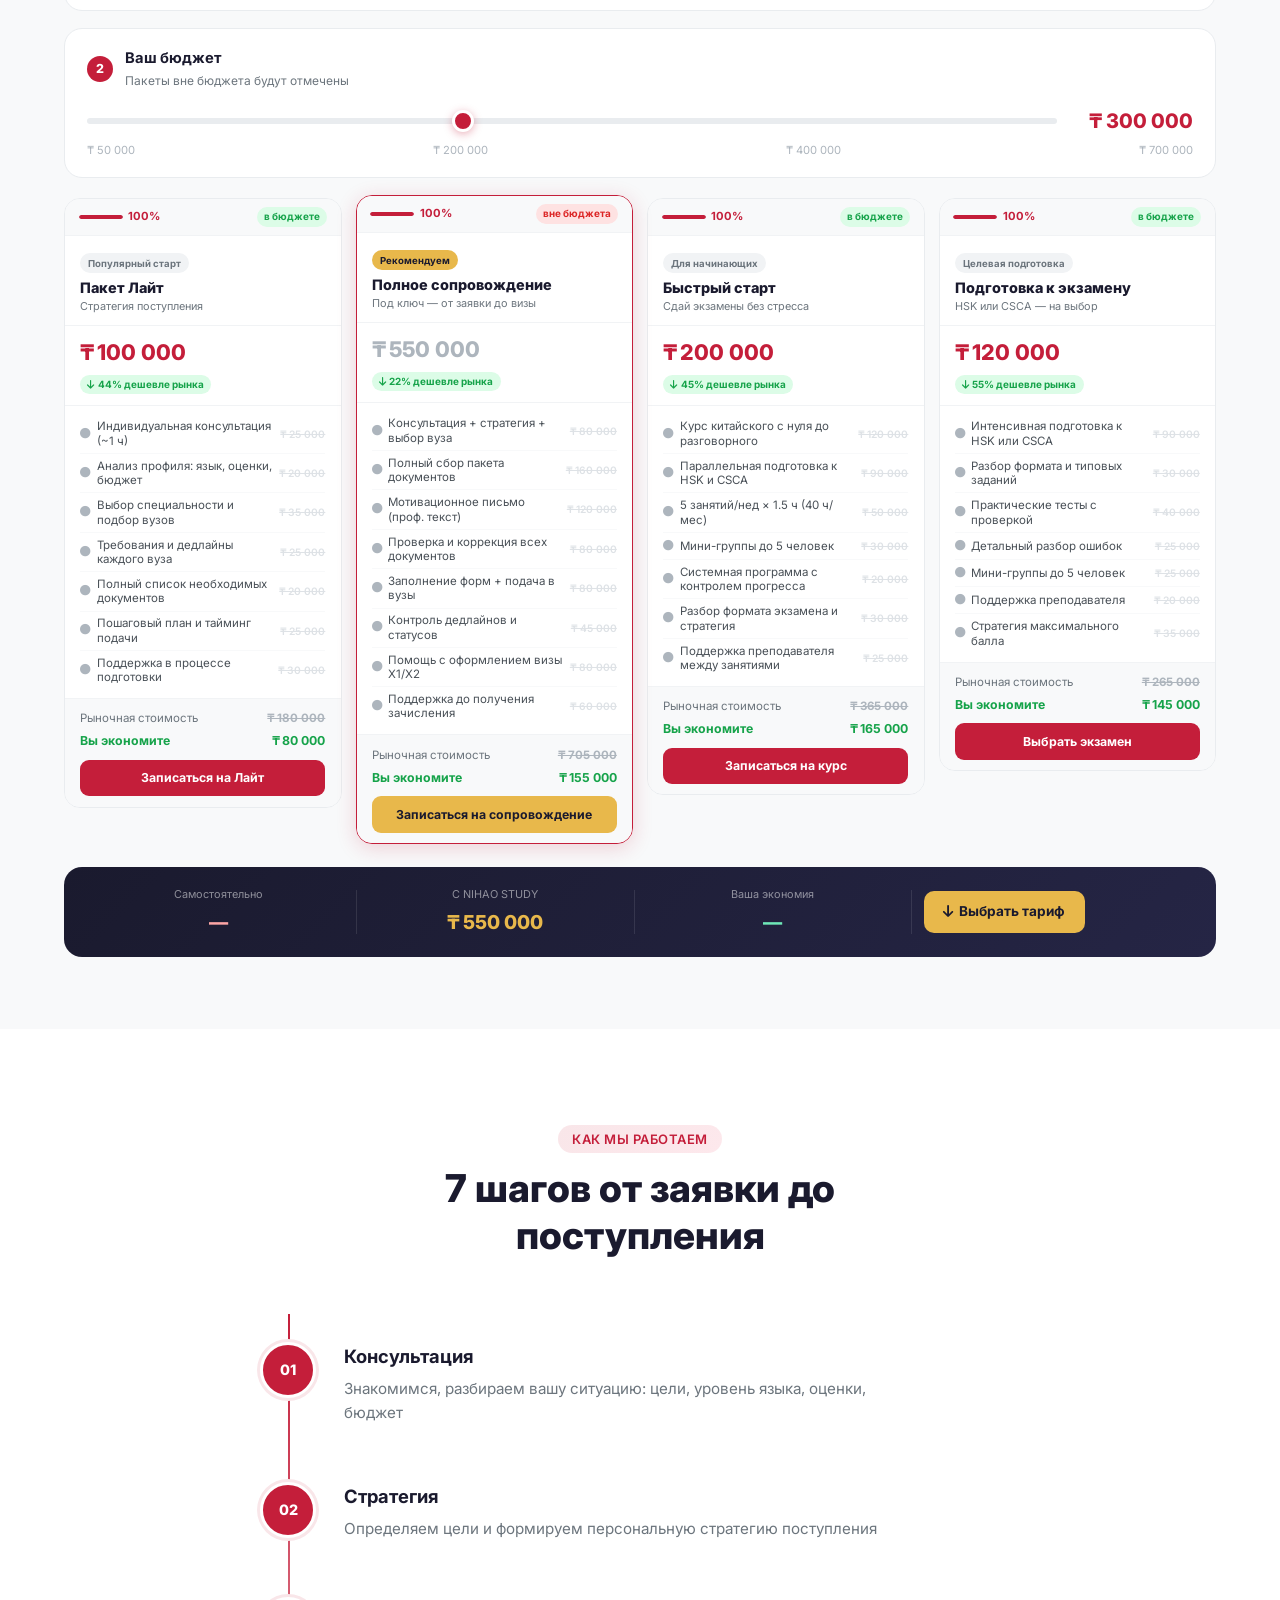
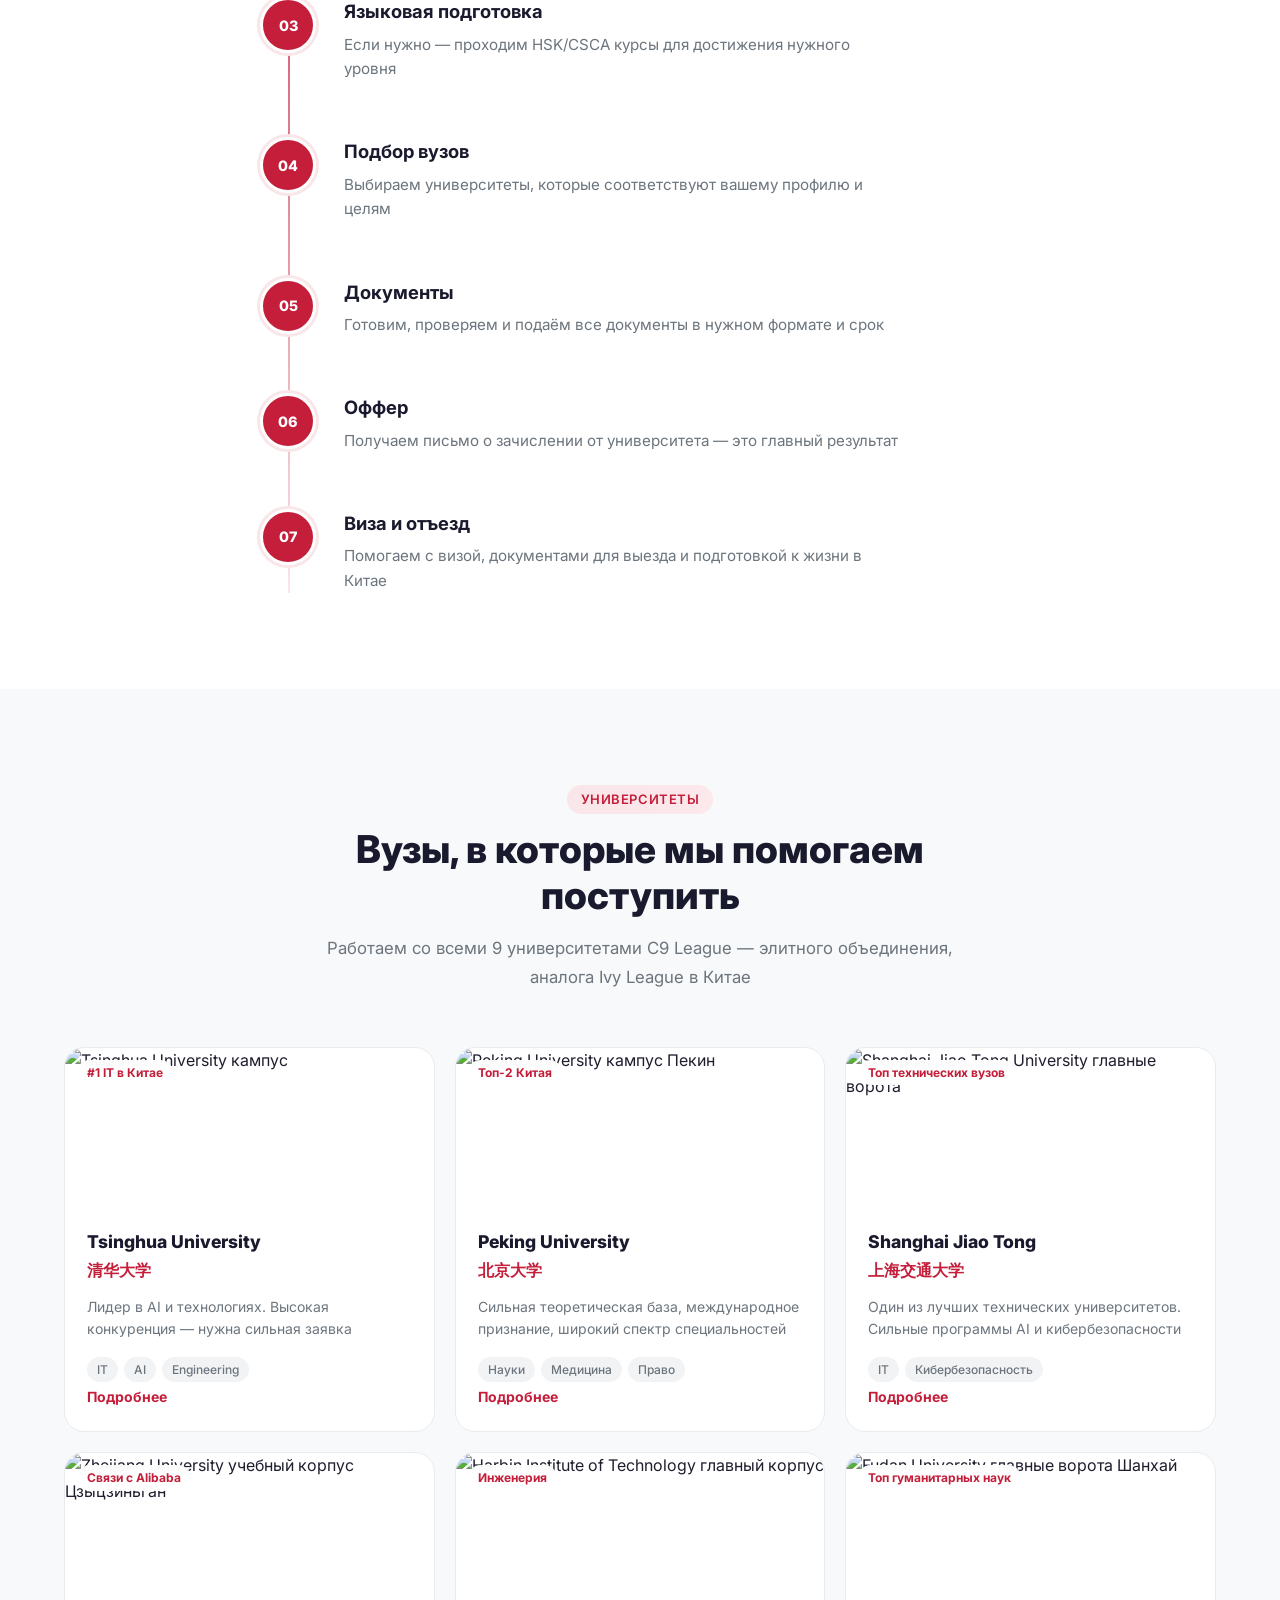
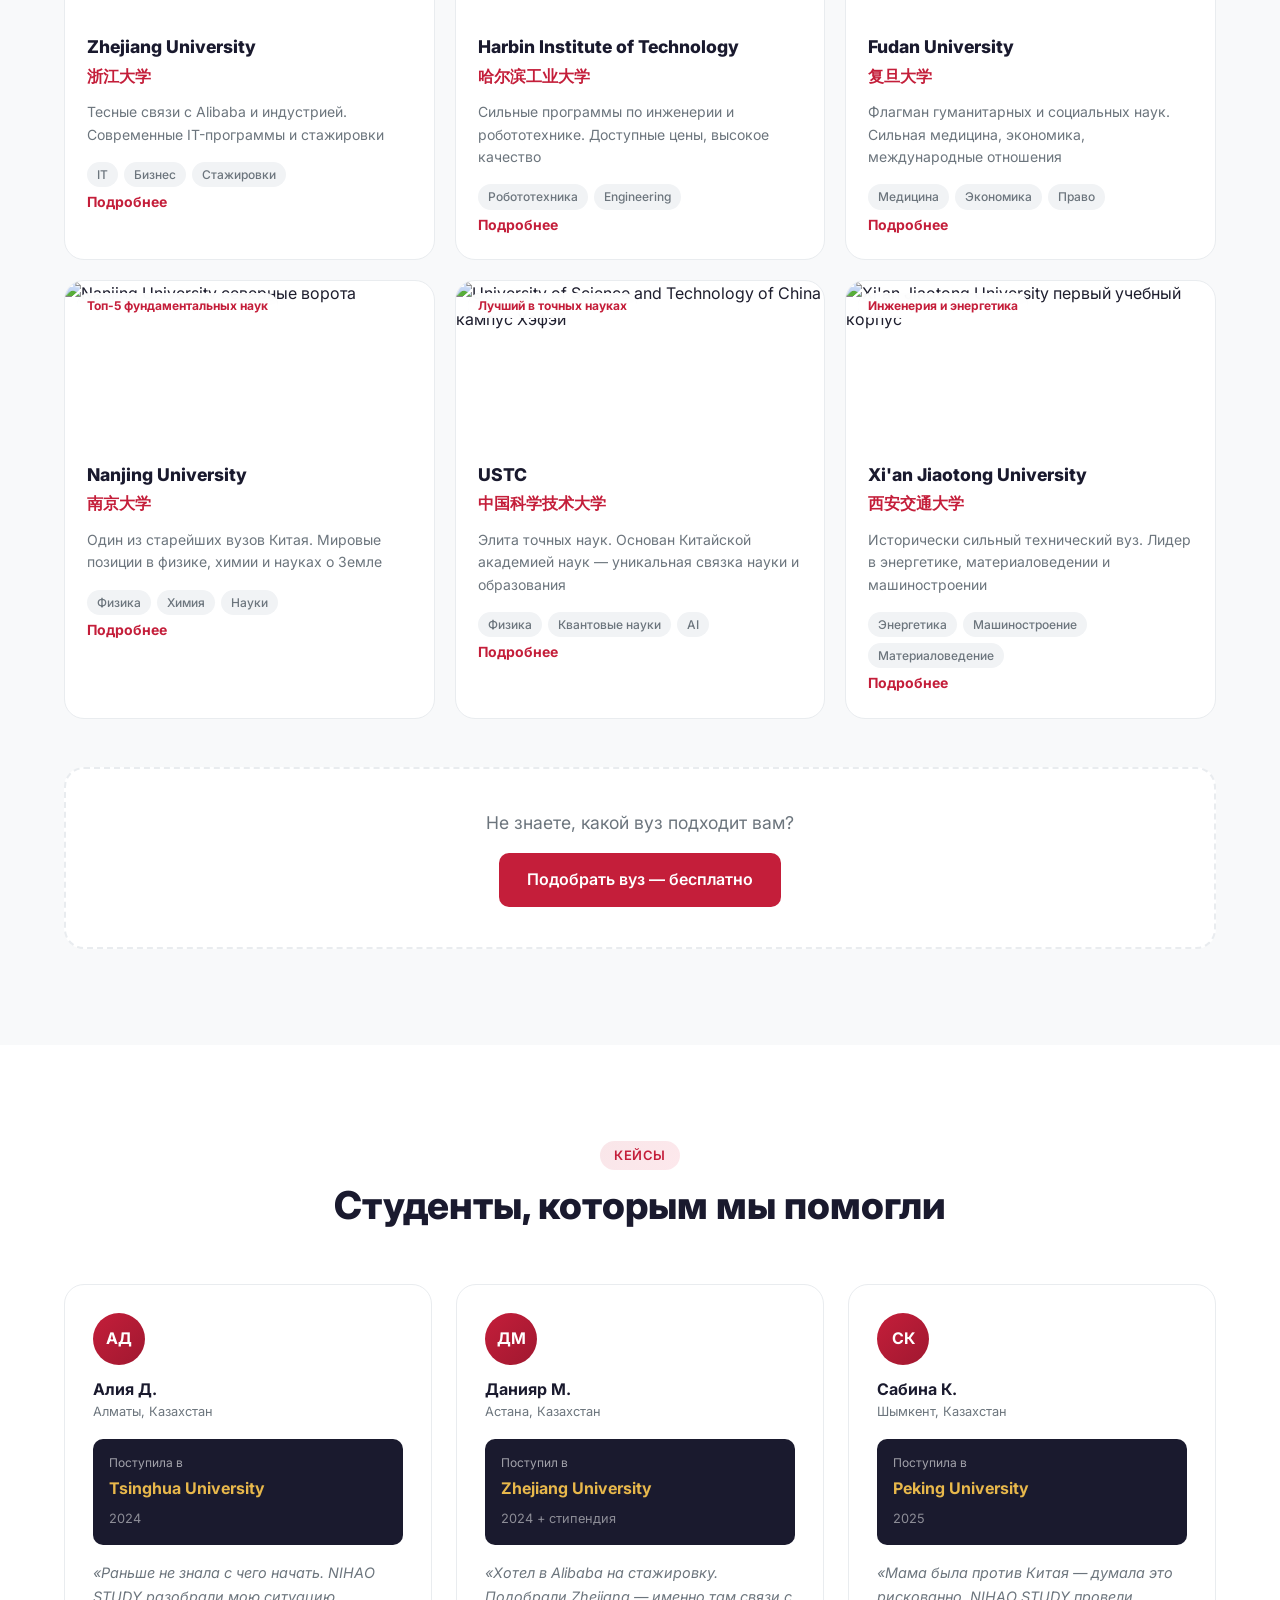
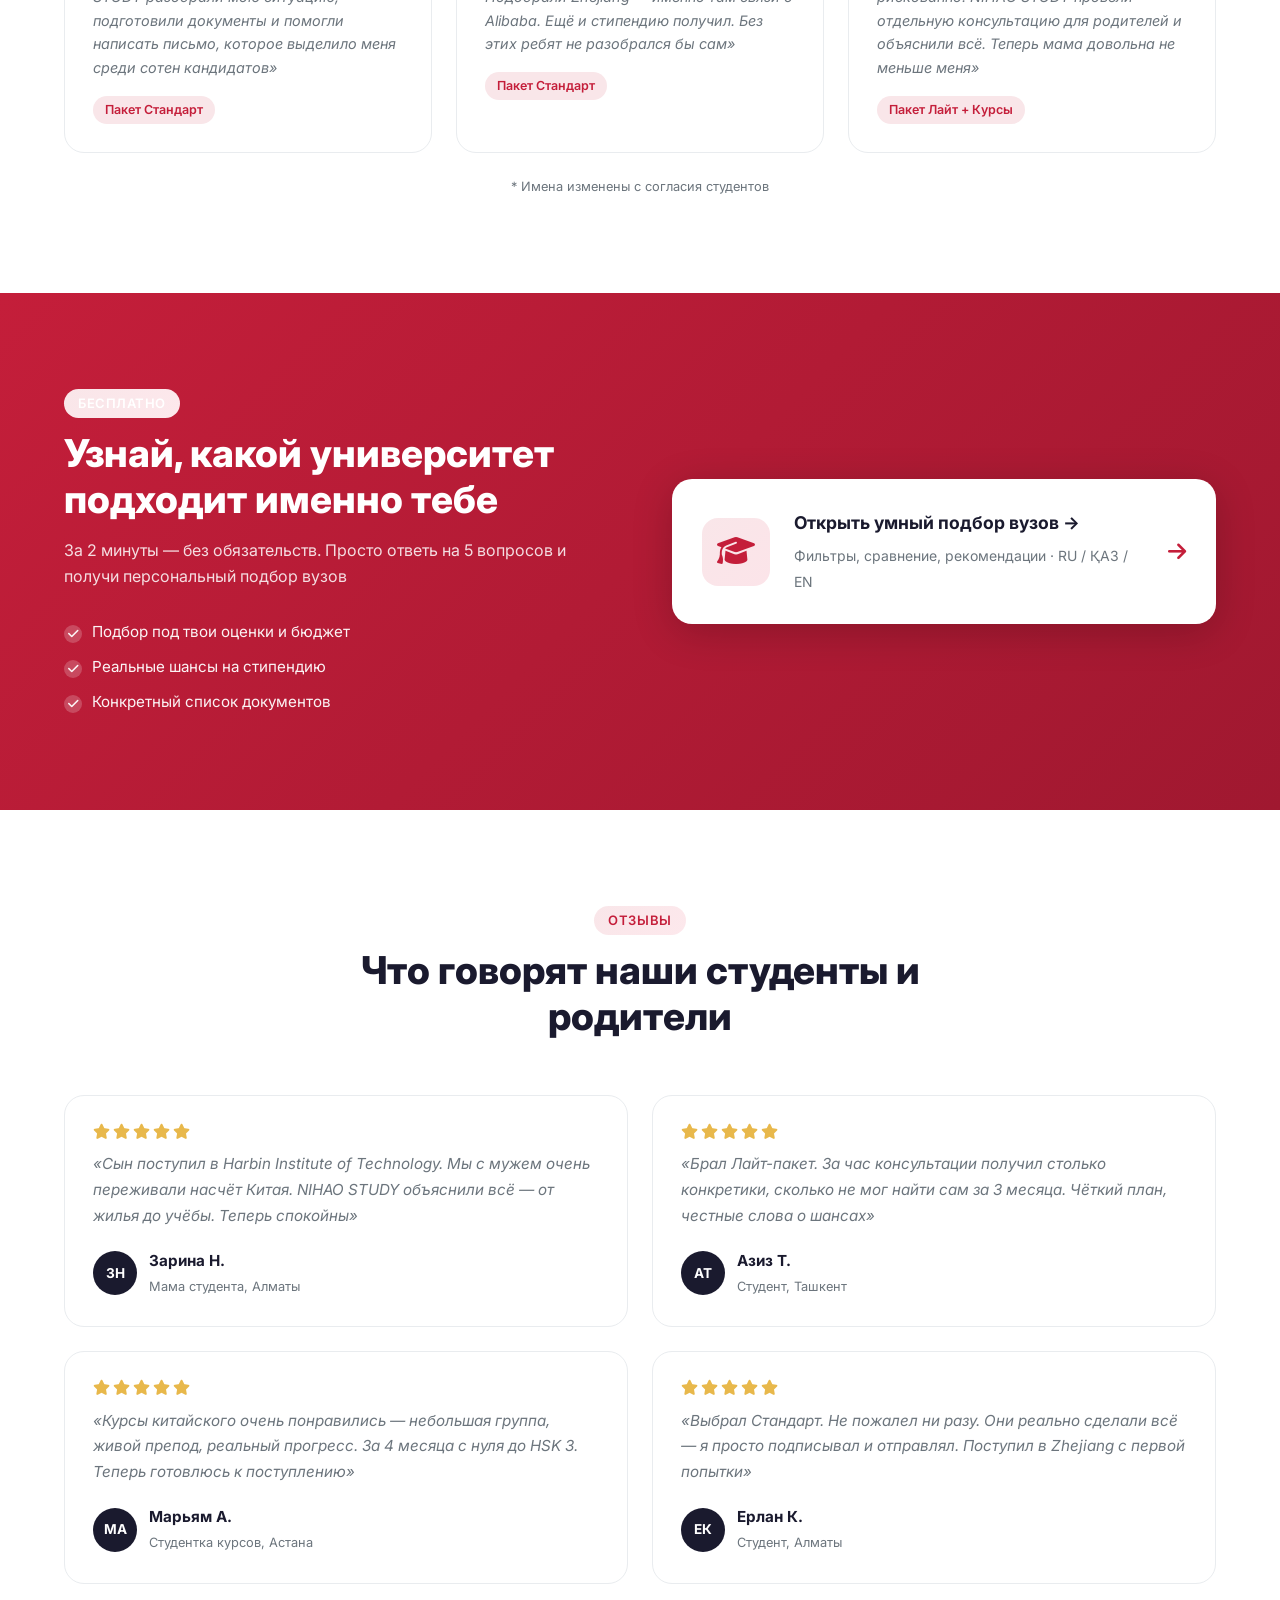
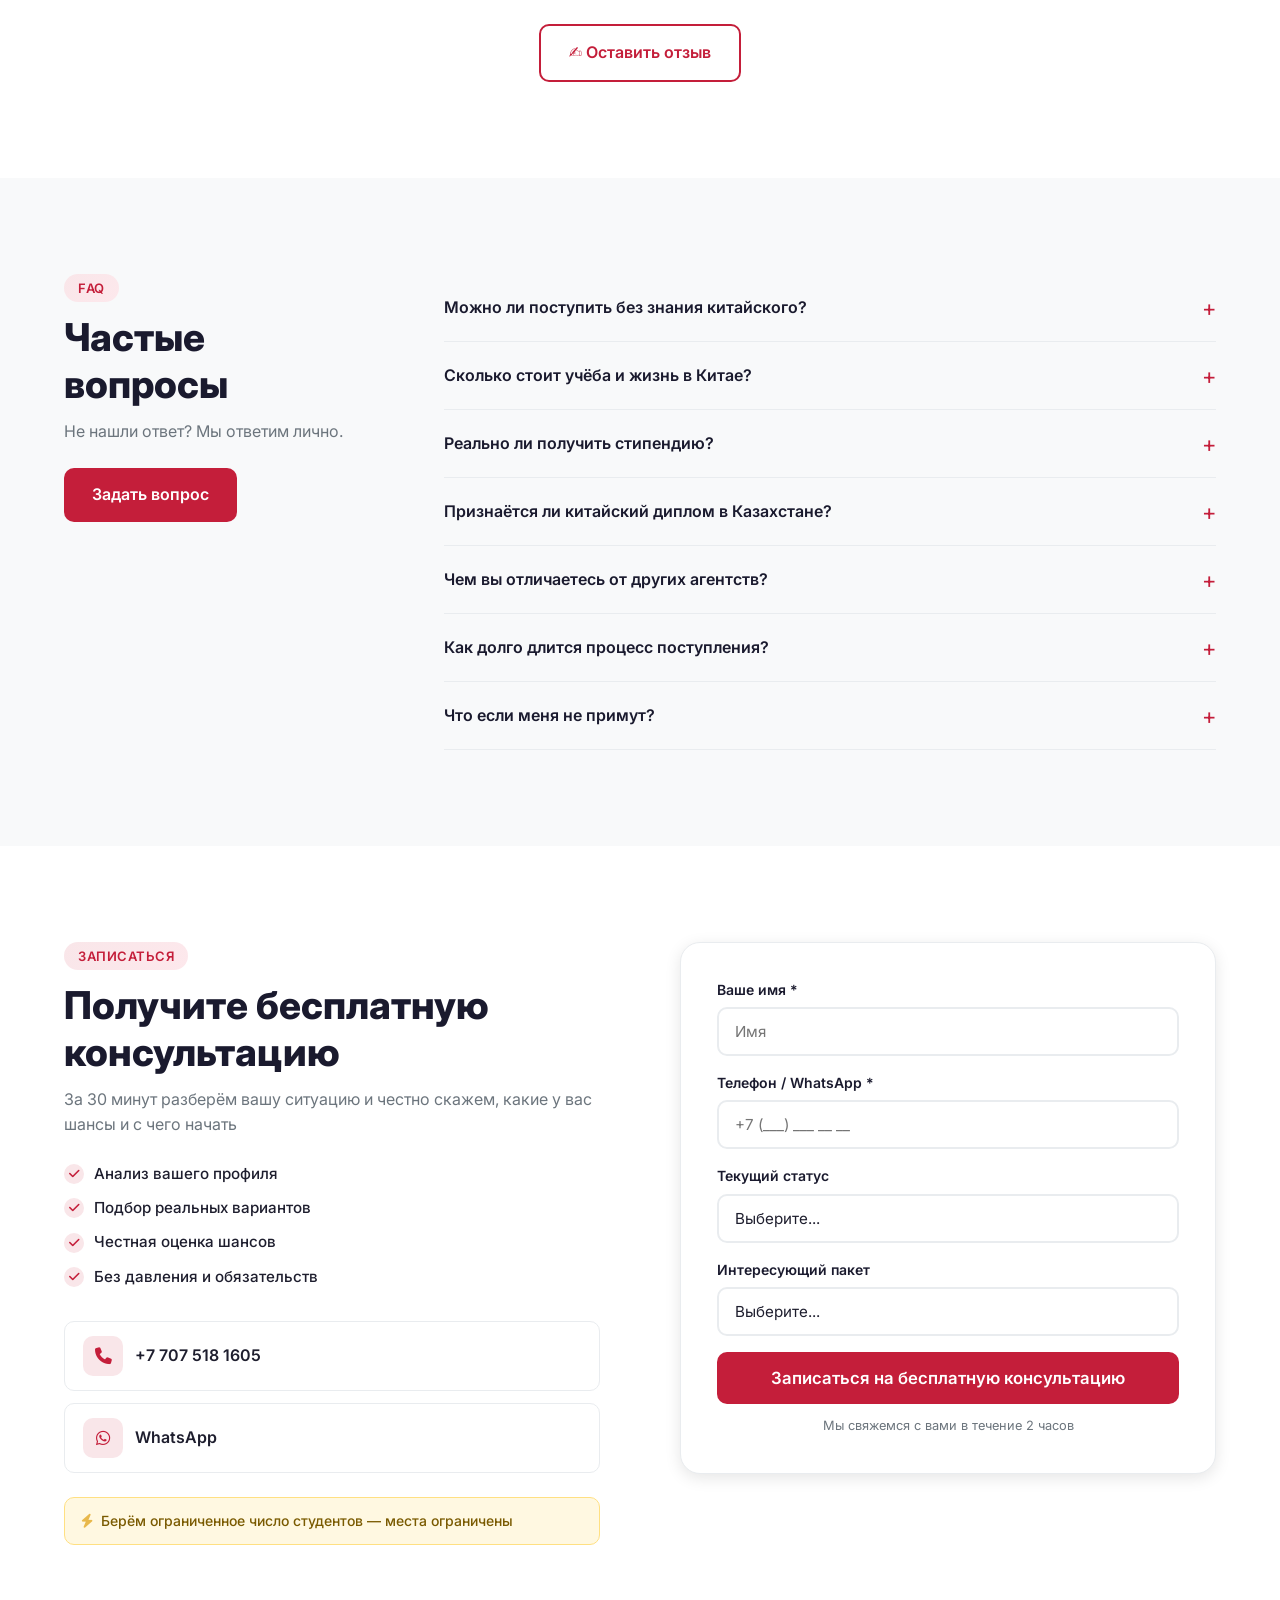
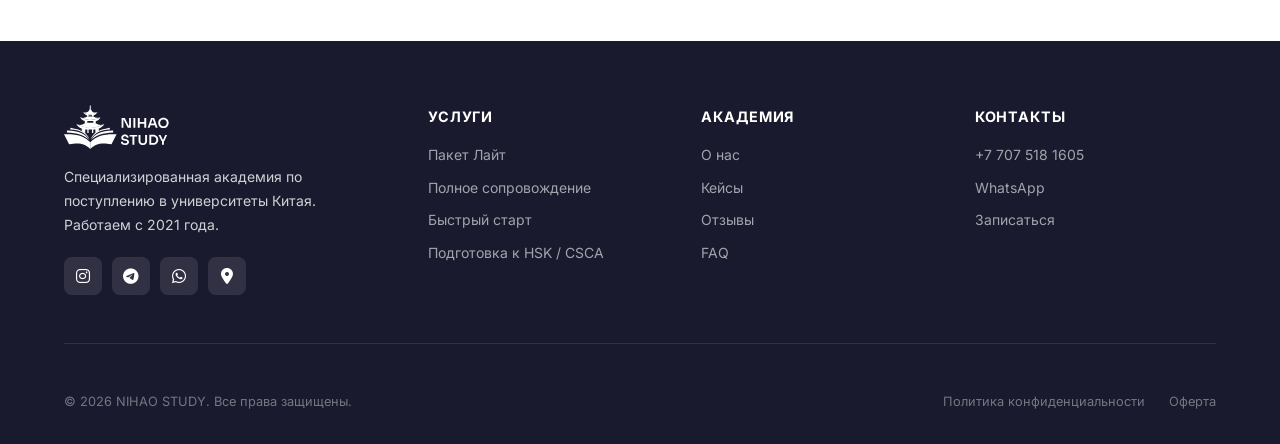
==== commit 3b406793: "Добавить кнопку «Оставить отзыв» в блок testimonials (пустышка) Co-Authored-By: Claude Sonnet 4.6 <n" ====
--- a/index.html
+++ b/index.html
@@ -1260,6 +1260,11 @@
           </div>
         </div>
       </div>
+    </div>
+    <div class="testimonials__cta" style="text-align:center;margin-top:40px">
+      <a href="#" id="review-form-btn" class="btn btn--outline" target="_blank" rel="noopener" data-i18n="rev_cta">
+        ✍️ Оставить отзыв
+      </a>
     </div>
   </div>
 </section>
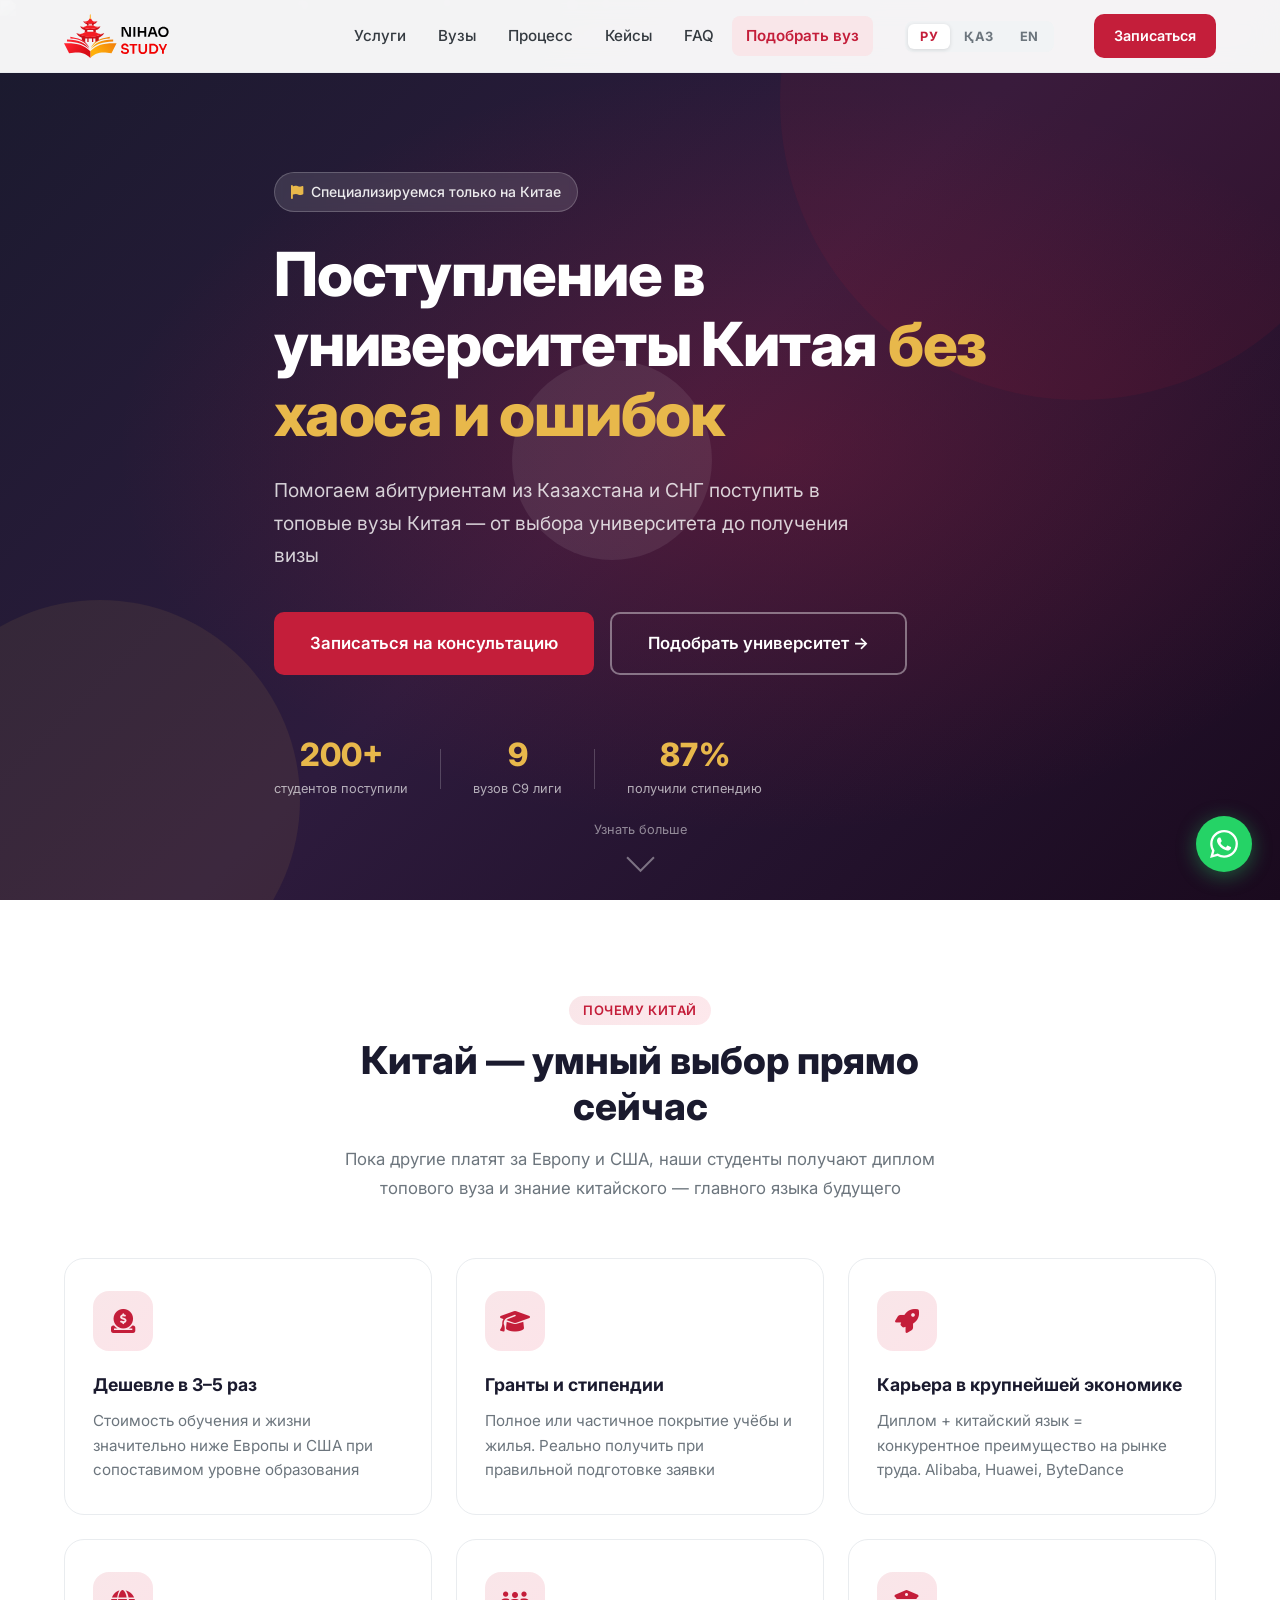
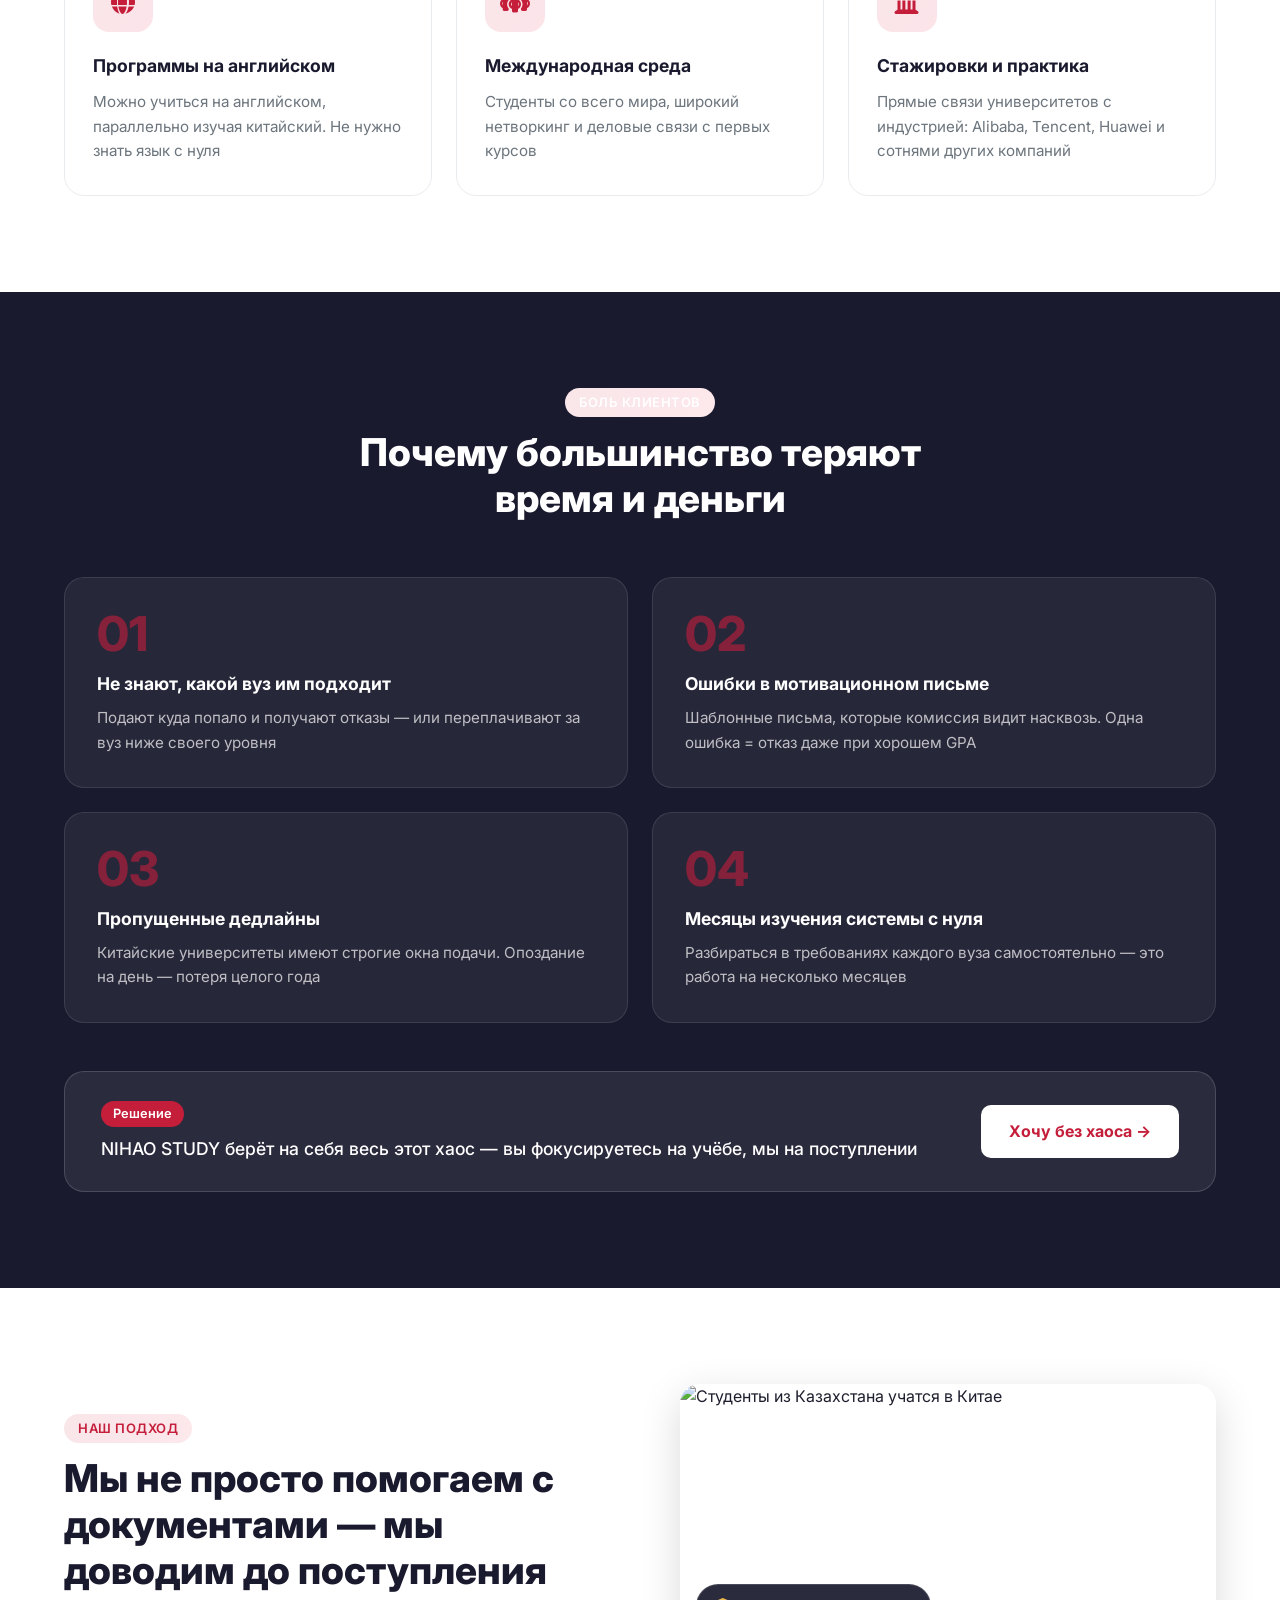
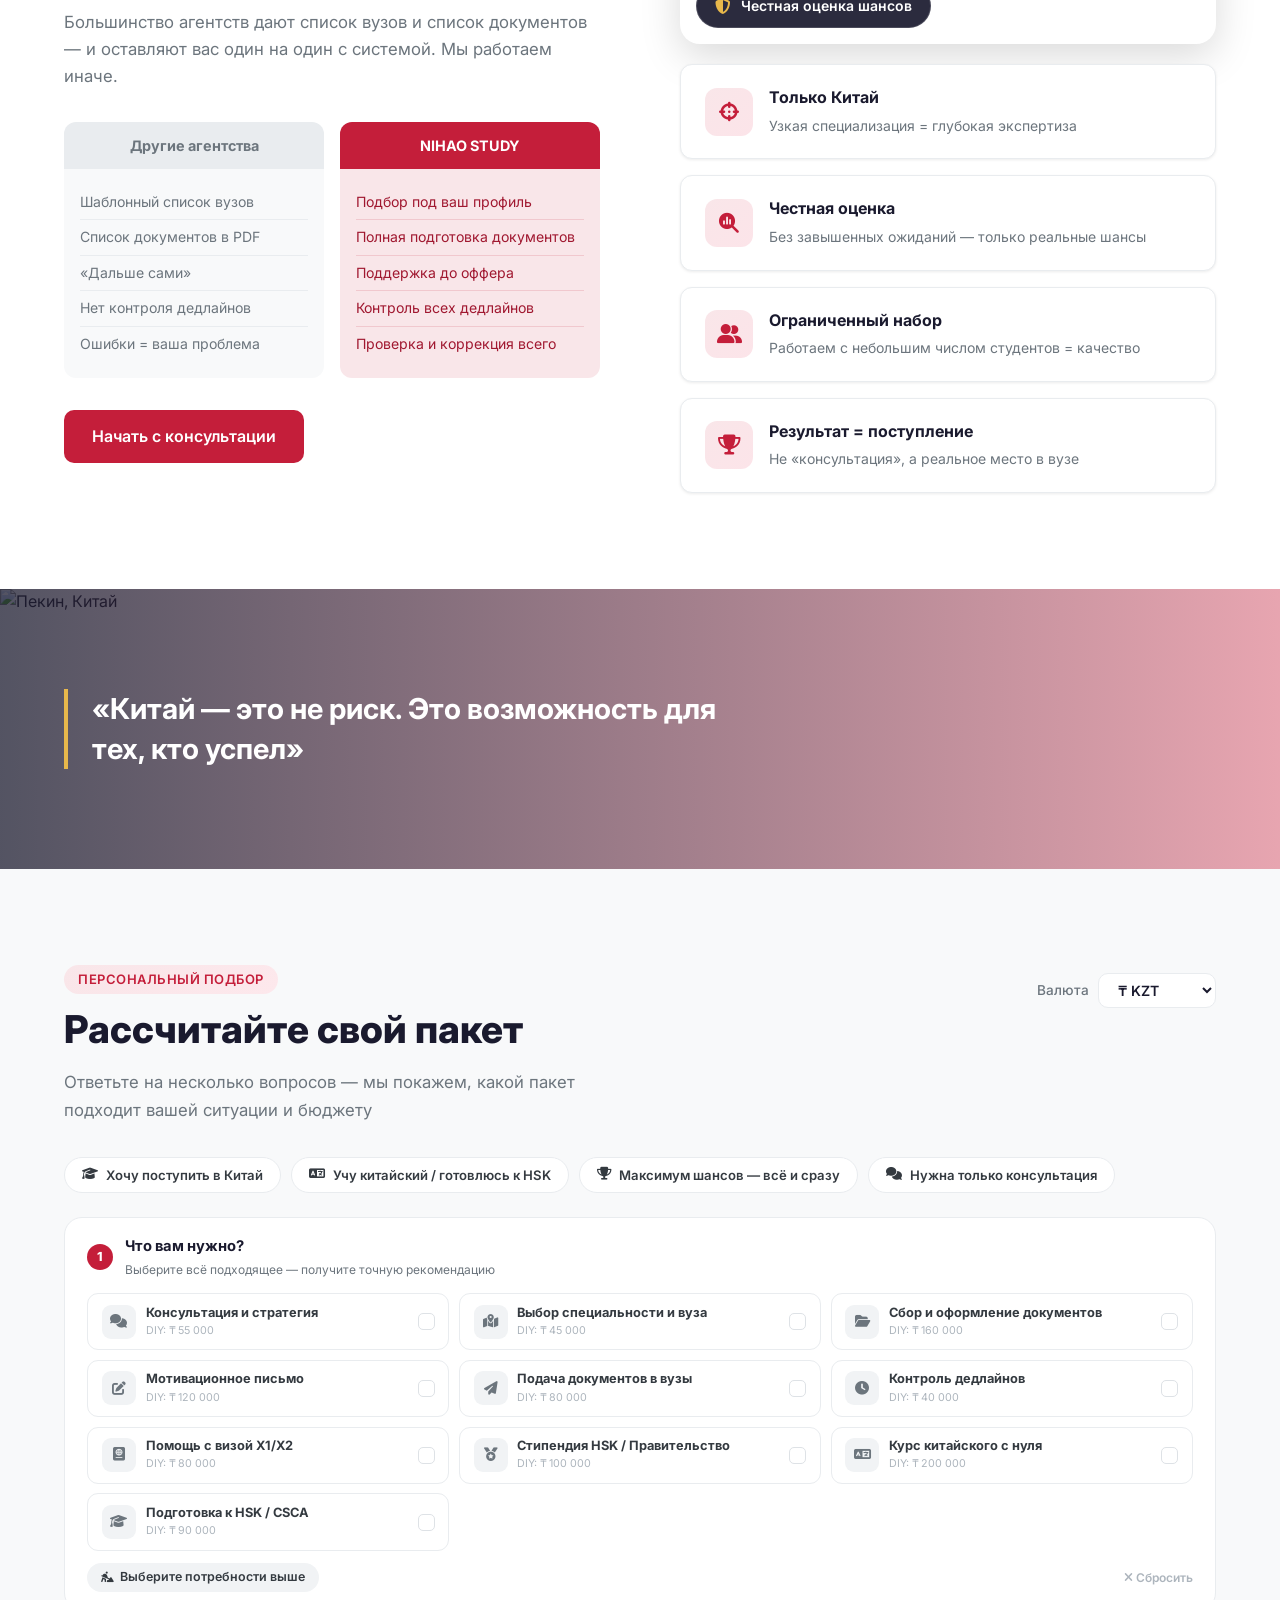
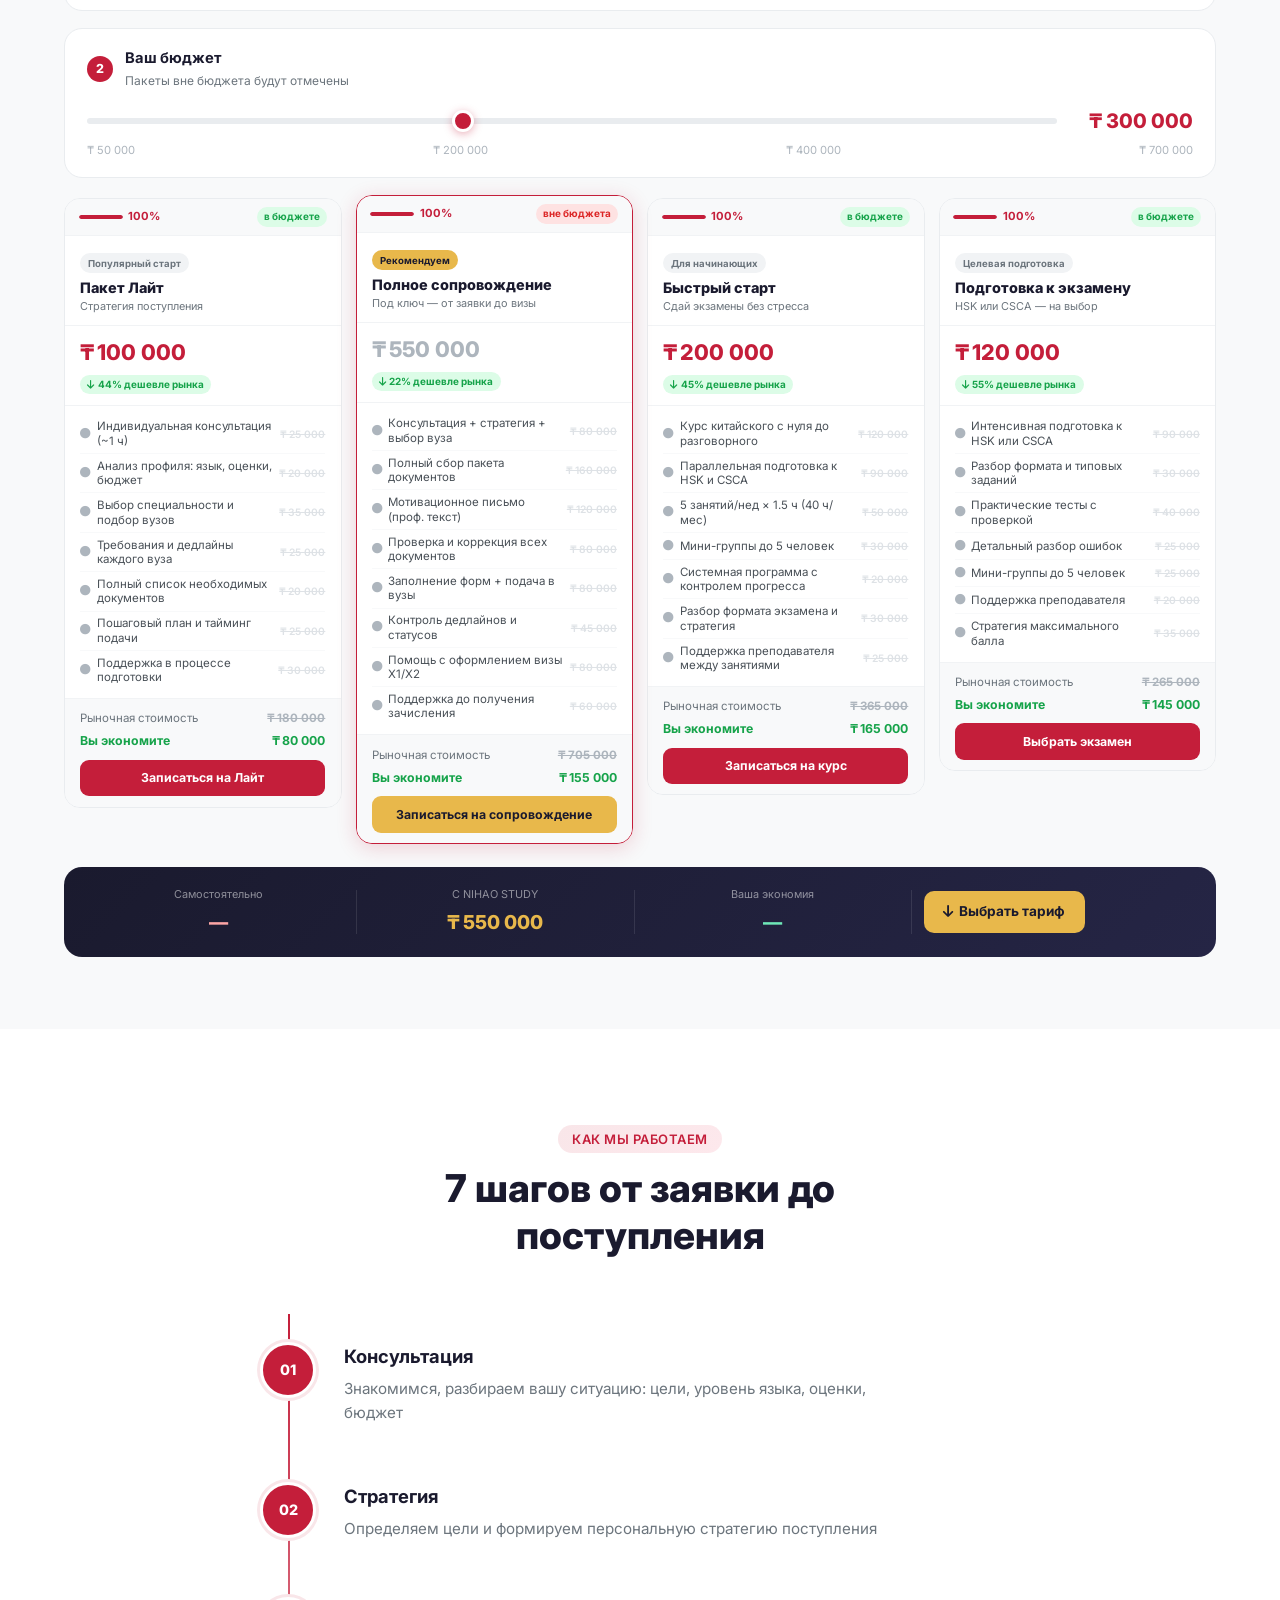
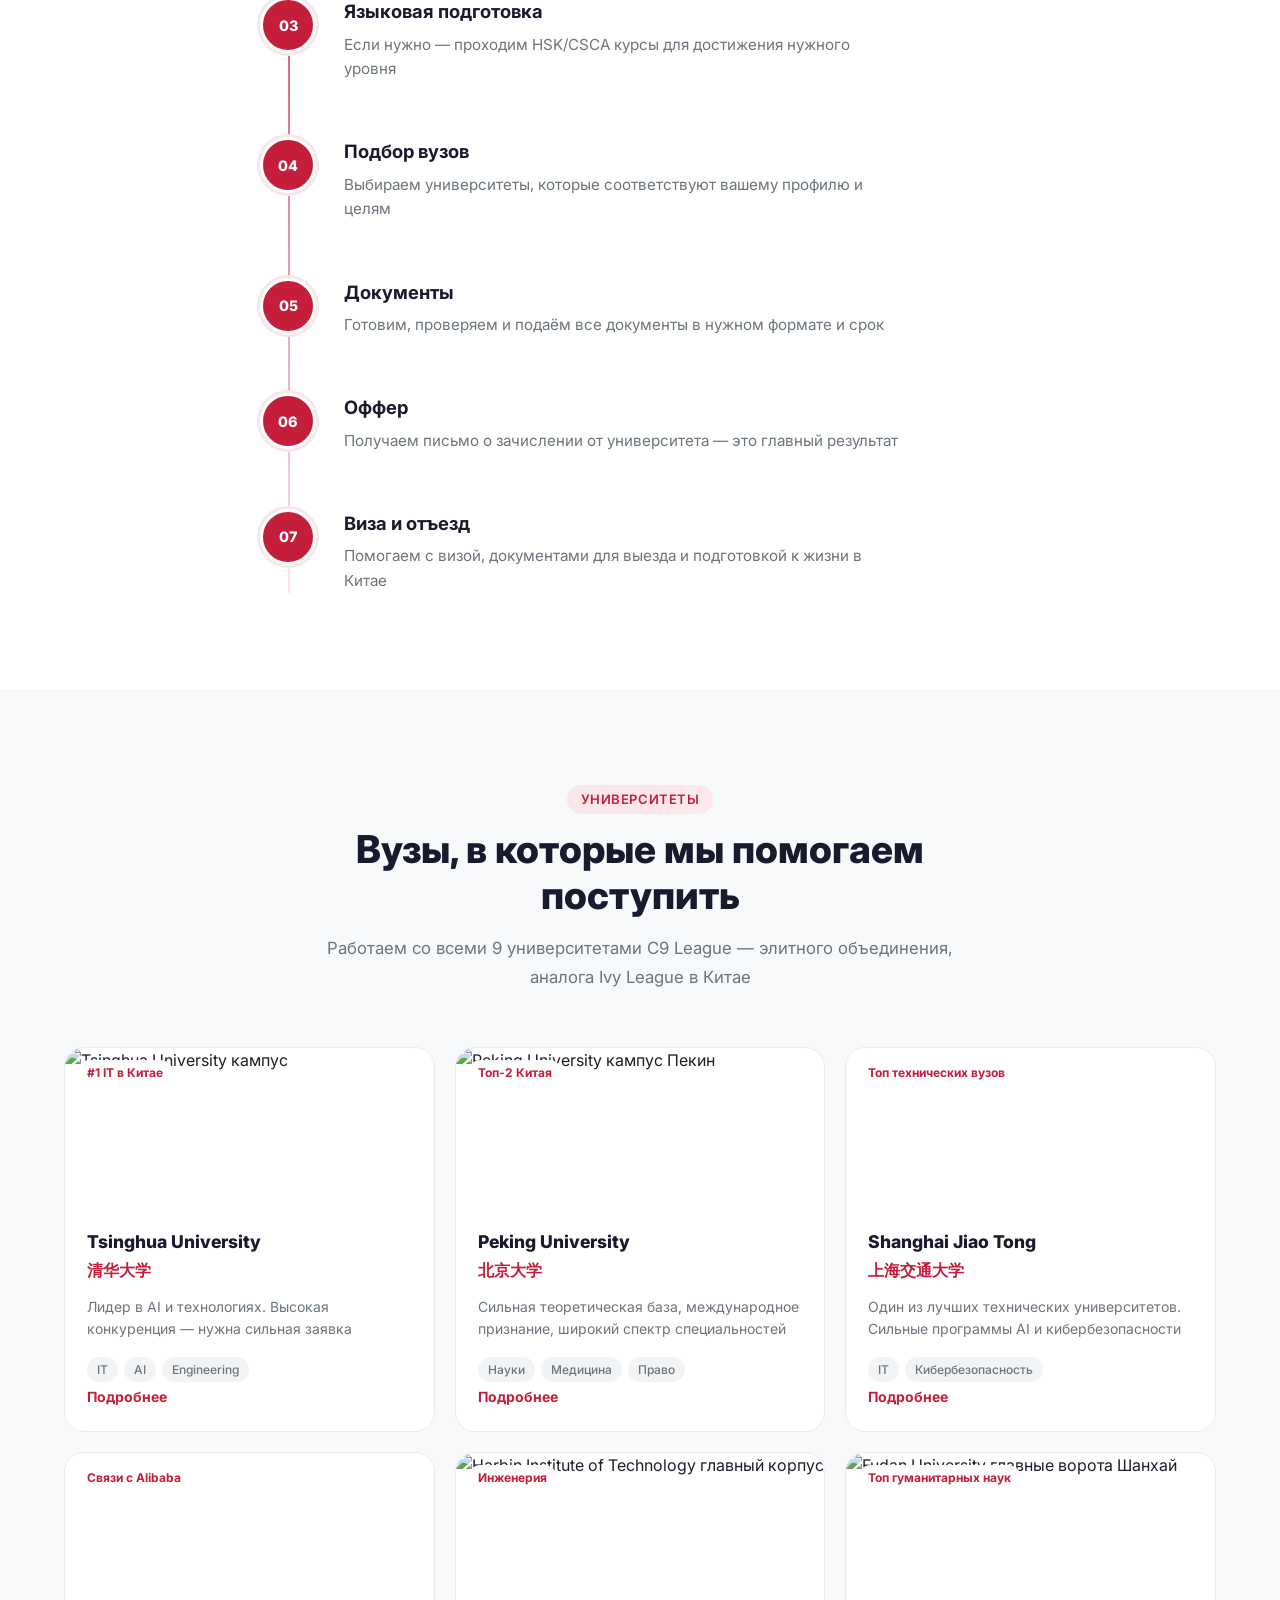
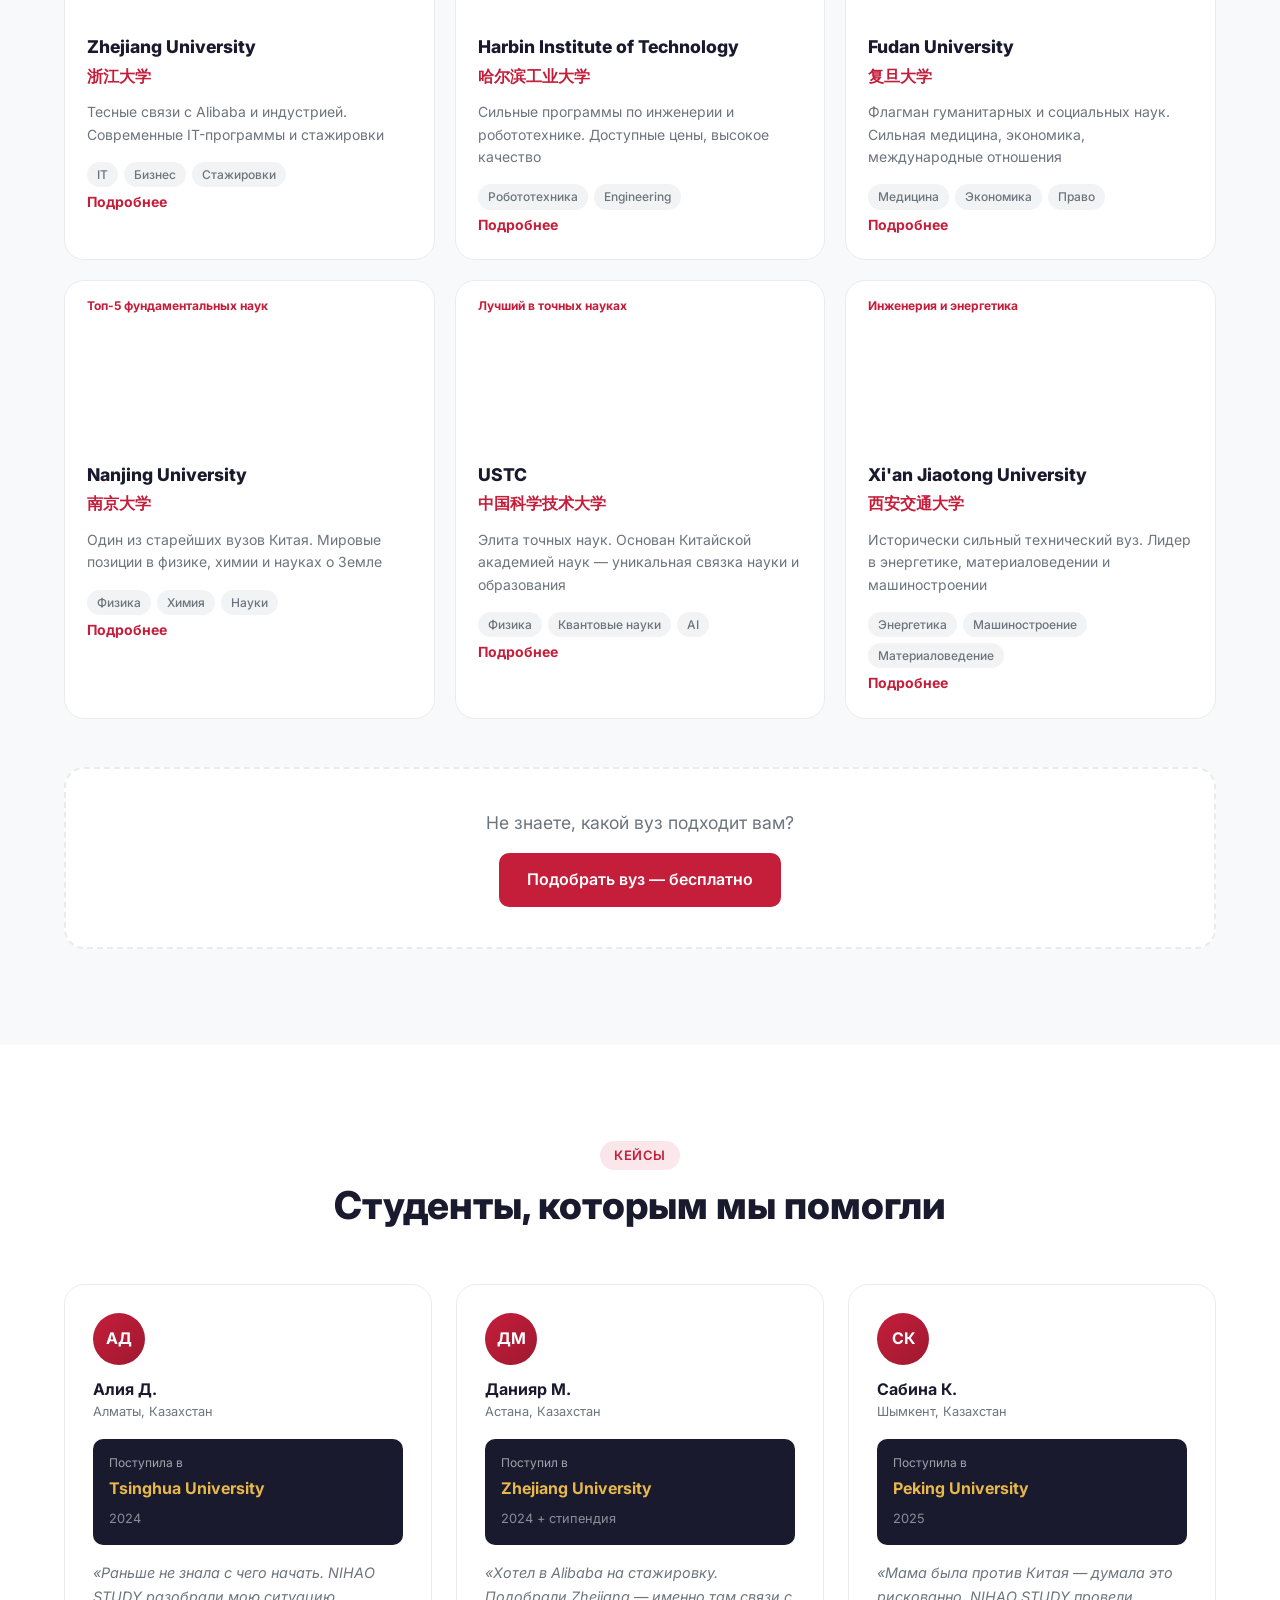
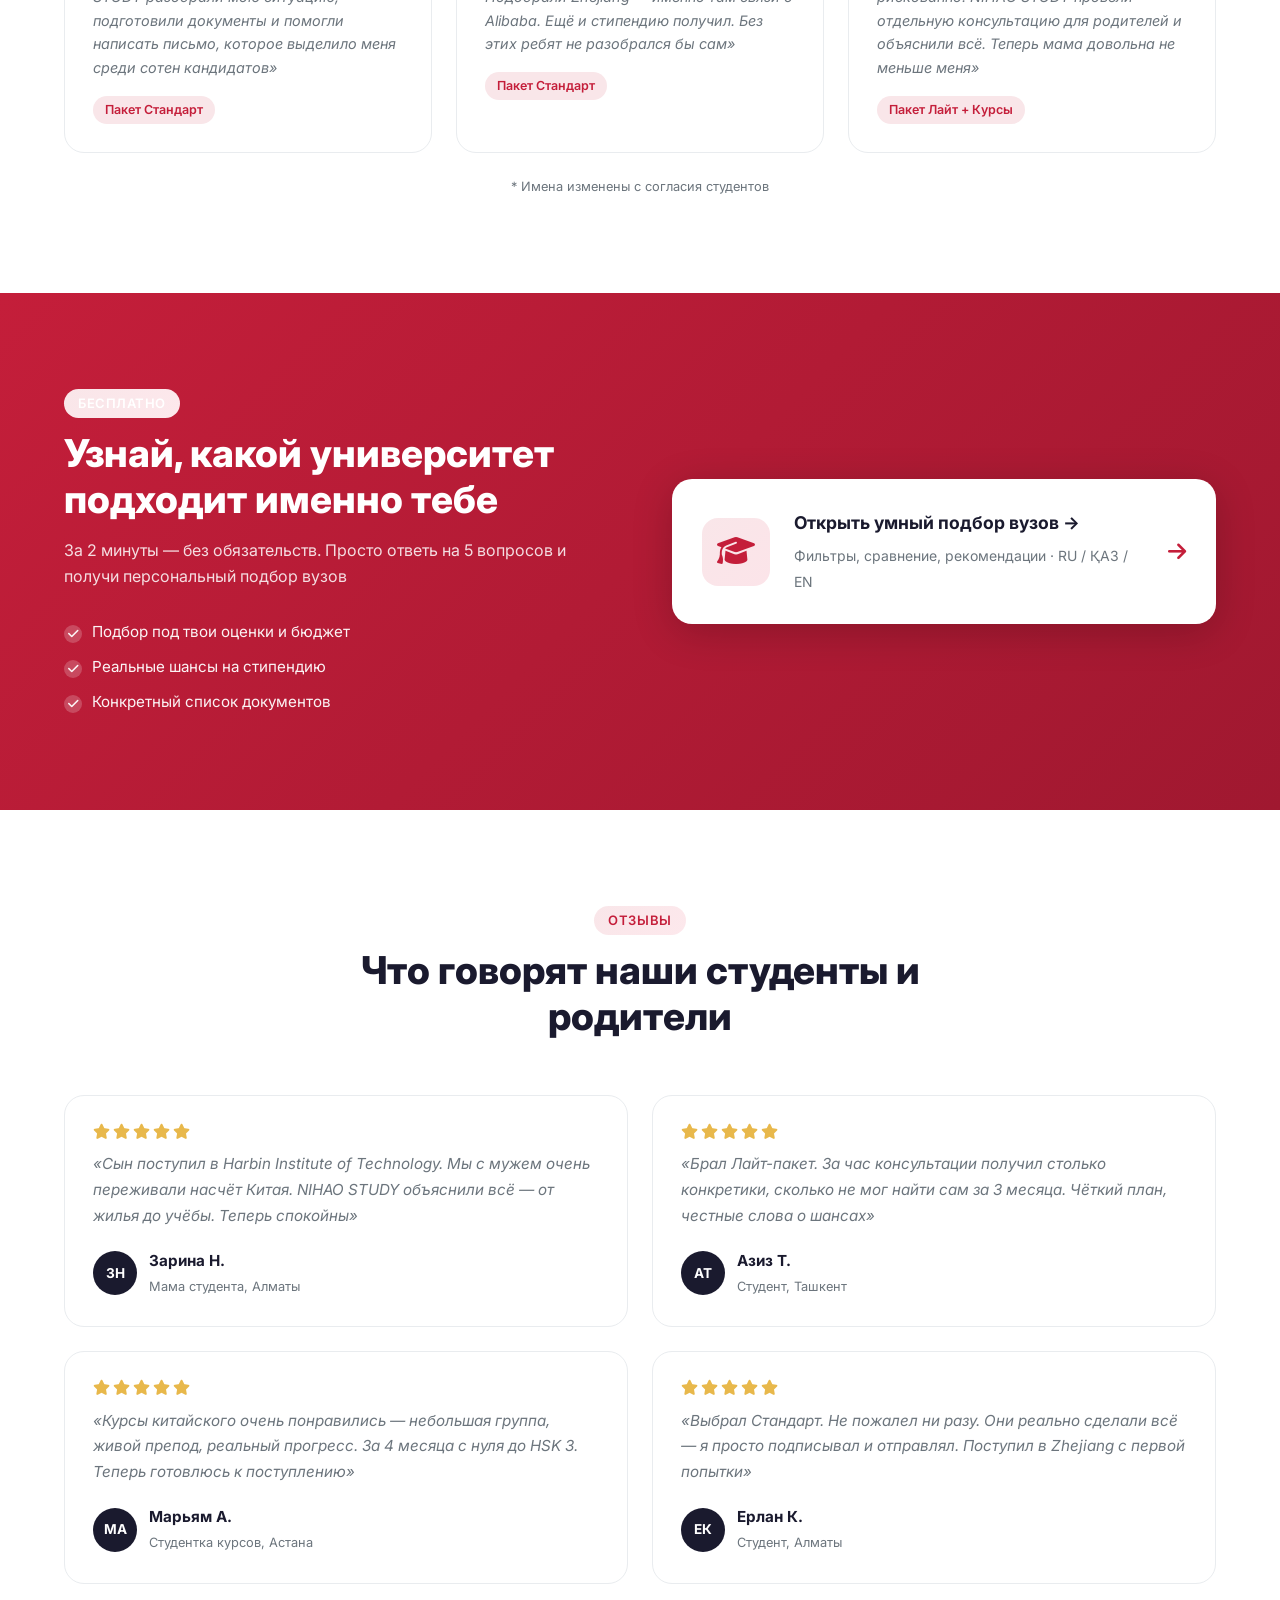
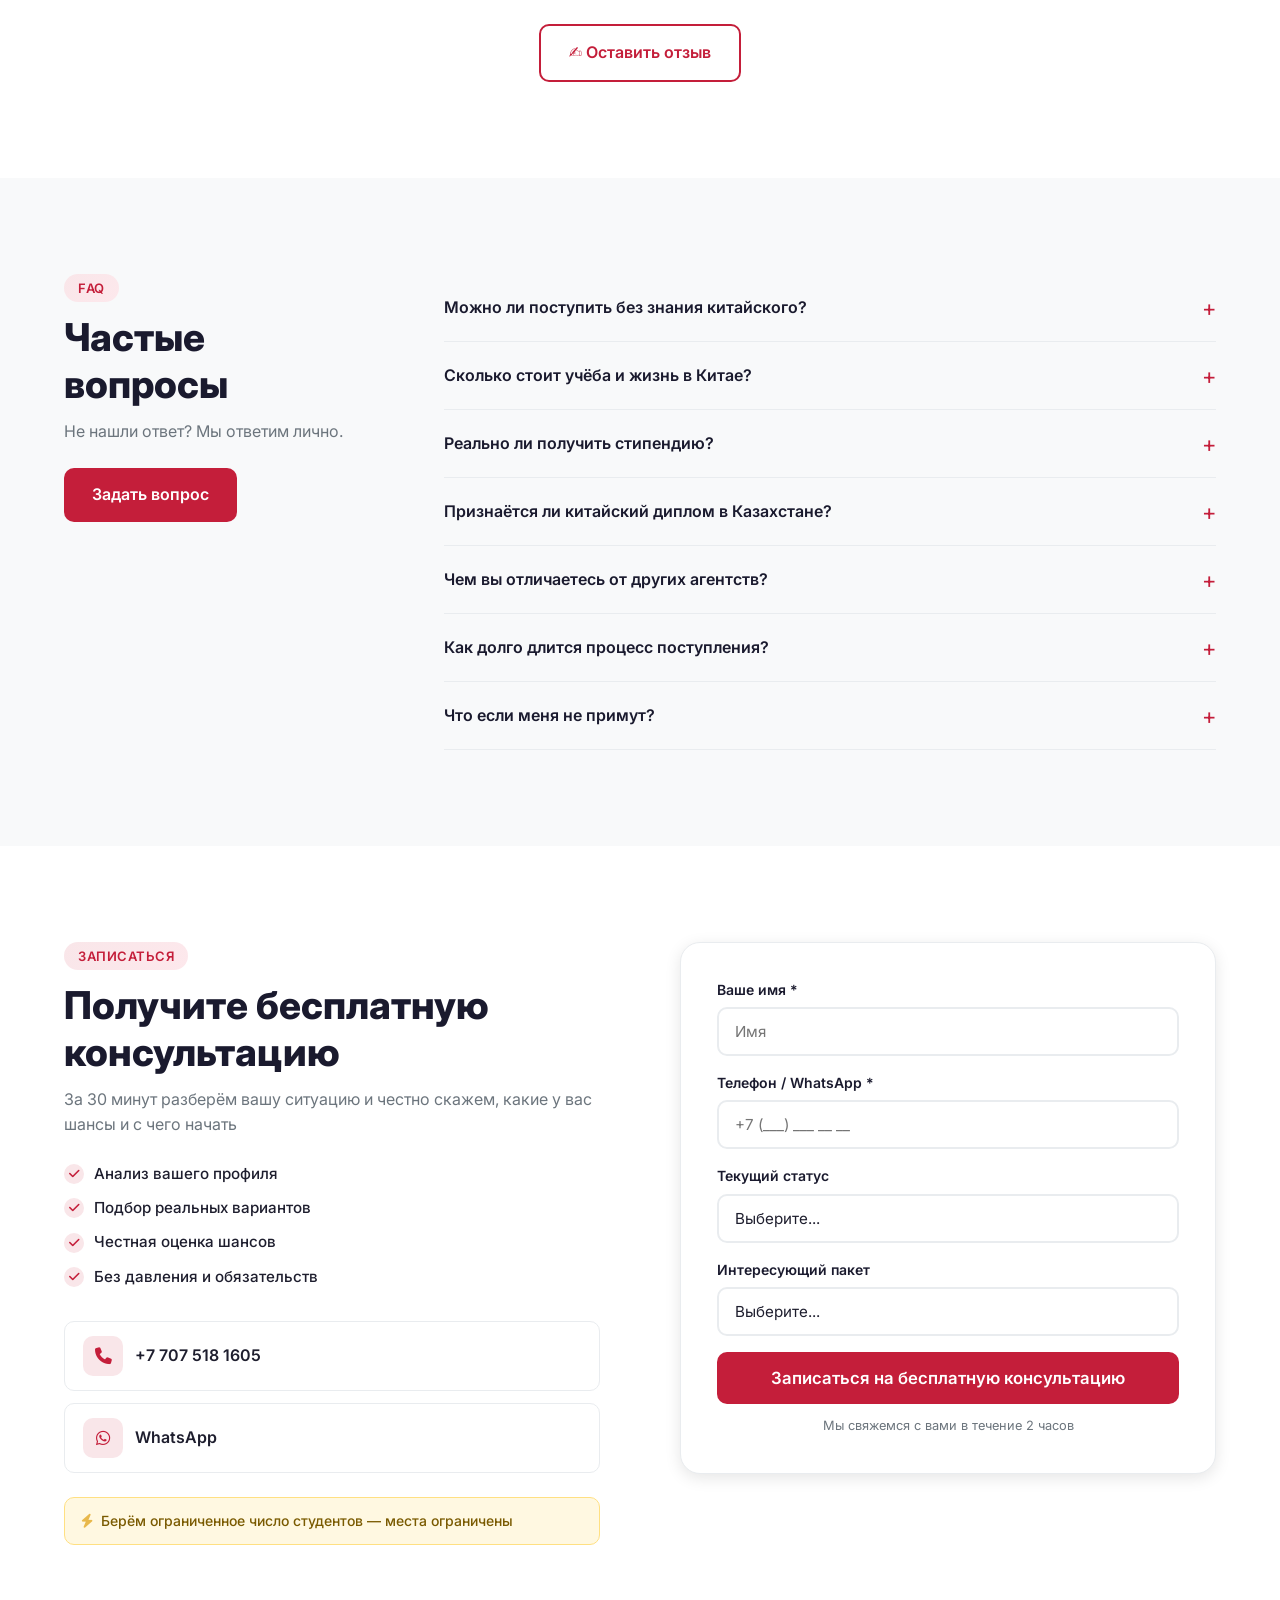
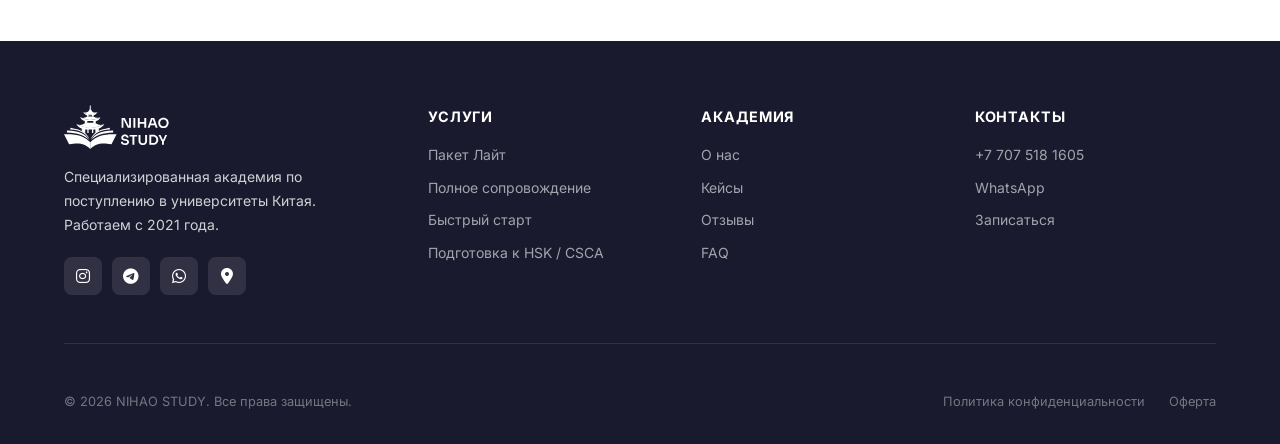
==== commit 56648767: "Полный i18n калькулятора и кейсов: KZ/EN перевод всех тарифов, потребностей, UI-строк Co-Authored-By" ====
--- a/index.html
+++ b/index.html
@@ -1144,7 +1144,7 @@
           <span class="result__uni">Tsinghua University</span>
           <span class="result__year">2024</span>
         </div>
-        <p class="case-card__text">«Раньше не знала с чего начать. NIHAO STUDY разобрали мою ситуацию, подготовили документы и помогли написать письмо, которое выделило меня среди сотен кандидатов»</p>
+        <p class="case-card__text" data-i18n="case1_text">«Раньше не знала с чего начать. NIHAO STUDY разобрали мою ситуацию, подготовили документы и помогли написать письмо, которое выделило меня среди сотен кандидатов»</p>
         <div class="case-card__package" data-i18n="case_pkg_std">Пакет Стандарт</div>
       </div>
       <div class="case-card">
@@ -1158,7 +1158,7 @@
           <span class="result__uni">Zhejiang University</span>
           <span class="result__year" data-i18n="case_scholarship_yr">2024 + стипендия</span>
         </div>
-        <p class="case-card__text">«Хотел в Alibaba на стажировку. Подобрали Zhejiang — именно там связи с Alibaba. Ещё и стипендию получил. Без этих ребят не разобрался бы сам»</p>
+        <p class="case-card__text" data-i18n="case2_text">«Хотел в Alibaba на стажировку. Подобрали Zhejiang — именно там связи с Alibaba. Ещё и стипендию получил. Без этих ребят не разобрался бы сам»</p>
         <div class="case-card__package" data-i18n="case_pkg_std">Пакет Стандарт</div>
       </div>
       <div class="case-card">
@@ -1172,7 +1172,7 @@
           <span class="result__uni">Peking University</span>
           <span class="result__year">2025</span>
         </div>
-        <p class="case-card__text">«Мама была против Китая — думала это рискованно. NIHAO STUDY провели отдельную консультацию для родителей и объяснили всё. Теперь мама довольна не меньше меня»</p>
+        <p class="case-card__text" data-i18n="case3_text">«Мама была против Китая — думала это рискованно. NIHAO STUDY провели отдельную консультацию для родителей и объяснили всё. Теперь мама довольна не меньше меня»</p>
         <div class="case-card__package" data-i18n="case_pkg_lite_c">Пакет Лайт + Курсы</div>
       </div>
     </div>
@@ -1491,18 +1491,23 @@
   const selNeeds = new Set();
   let activeScenario = null;
 
+  /* ── i18n helper ── */
+  function cT(k) {
+    return (SITE_TRANSLATIONS[window._siteLang]||SITE_TRANSLATIONS.ru)[k]||k;
+  }
+
   /* ── Needs ── */
   const NEEDS = [
-    {id:'consult',    lbl:'Консультация и стратегия',      icon:'fa-comments',         diy:55000,   risk:'Неправильный выбор вуза'},
-    {id:'choice',     lbl:'Выбор специальности и вуза',    icon:'fa-map-location-dot', diy:45000,   risk:'Несовместимость профиля'},
-    {id:'docs',       lbl:'Сбор и оформление документов',  icon:'fa-folder-open',      diy:160000,  risk:'Ошибки в документах'},
-    {id:'letter',     lbl:'Мотивационное письмо',          icon:'fa-pen-to-square',    diy:120000,  risk:'Слабое мотивационное письмо'},
-    {id:'apply',      lbl:'Подача документов в вузы',      icon:'fa-paper-plane',      diy:80000,   risk:'Пропуск дедлайнов'},
-    {id:'deadline',   lbl:'Контроль дедлайнов',            icon:'fa-clock',            diy:40000,   risk:'Потеря места из-за дедлайна'},
-    {id:'visa',       lbl:'Помощь с визой X1/X2',          icon:'fa-passport',         diy:80000,   risk:'Отказ в визе'},
-    {id:'scholarship',lbl:'Стипендия HSK / Правительство', icon:'fa-medal',            diy:100000,  risk:'Упущенная стипендия'},
-    {id:'chinese',    lbl:'Курс китайского с нуля',        icon:'fa-language',         diy:200000,  risk:'Языковой барьер'},
-    {id:'hsk',        lbl:'Подготовка к HSK / CSCA',       icon:'fa-graduation-cap',   diy:90000,   risk:'Провал экзамена'},
+    {id:'consult',    lblKey:'n_consult_lbl',    icon:'fa-comments',         diy:55000,   riskKey:'n_consult_risk'},
+    {id:'choice',     lblKey:'n_choice_lbl',     icon:'fa-map-location-dot', diy:45000,   riskKey:'n_choice_risk'},
+    {id:'docs',       lblKey:'n_docs_lbl',       icon:'fa-folder-open',      diy:160000,  riskKey:'n_docs_risk'},
+    {id:'letter',     lblKey:'n_letter_lbl',     icon:'fa-pen-to-square',    diy:120000,  riskKey:'n_letter_risk'},
+    {id:'apply',      lblKey:'n_apply_lbl',      icon:'fa-paper-plane',      diy:80000,   riskKey:'n_apply_risk'},
+    {id:'deadline',   lblKey:'n_deadline_lbl',   icon:'fa-clock',            diy:40000,   riskKey:'n_deadline_risk'},
+    {id:'visa',       lblKey:'n_visa_lbl',       icon:'fa-passport',         diy:80000,   riskKey:'n_visa_risk'},
+    {id:'scholarship',lblKey:'n_scholarship_lbl',icon:'fa-medal',            diy:100000,  riskKey:'n_scholarship_risk'},
+    {id:'chinese',    lblKey:'n_chinese_lbl',    icon:'fa-language',         diy:200000,  riskKey:'n_chinese_risk'},
+    {id:'hsk',        lblKey:'n_hsk_lbl',        icon:'fa-graduation-cap',   diy:90000,   riskKey:'n_hsk_risk'},
   ];
 
   /* ── Scenarios ── */
@@ -1516,64 +1521,64 @@
   /* ── Tariffs ── */
   const TARIFFS = [
     {
-      id:'lite', name:'Пакет Лайт', badge:'Популярный старт', badgeClass:'',
-      sub:'Стратегия поступления', priceKzt:100000, href:'#contact',
-      cta:'Записаться на Лайт',
+      id:'lite', nameKey:'t_lite_name', badgeKey:'t_lite_badge', badgeClass:'',
+      subKey:'t_lite_sub', priceKzt:100000, href:'#contact',
+      ctaKey:'t_lite_cta',
       covers:['consult','choice'],
       services:[
-        {n:'Индивидуальная консультация (~1 ч)',        mkt:25000, need:'consult'},
-        {n:'Анализ профиля: язык, оценки, бюджет',      mkt:20000, need:'consult'},
-        {n:'Выбор специальности и подбор вузов',        mkt:35000, need:'choice'},
-        {n:'Требования и дедлайны каждого вуза',        mkt:25000, need:'consult'},
-        {n:'Полный список необходимых документов',      mkt:20000, need:'consult'},
-        {n:'Пошаговый план и тайминг подачи',           mkt:25000, need:'choice'},
-        {n:'Поддержка в процессе подготовки',           mkt:30000, need:'consult'},
+        {nKey:'t_lite_s1', mkt:25000, need:'consult'},
+        {nKey:'t_lite_s2', mkt:20000, need:'consult'},
+        {nKey:'t_lite_s3', mkt:35000, need:'choice'},
+        {nKey:'t_lite_s4', mkt:25000, need:'consult'},
+        {nKey:'t_lite_s5', mkt:20000, need:'consult'},
+        {nKey:'t_lite_s6', mkt:25000, need:'choice'},
+        {nKey:'t_lite_s7', mkt:30000, need:'consult'},
       ]
     },
     {
-      id:'full', name:'Полное сопровождение', badge:'Рекомендуем', badgeClass:'tc-badge-gold',
-      sub:'Под ключ — от заявки до визы', priceKzt:550000, href:'#contact',
-      cta:'Записаться на сопровождение',
+      id:'full', nameKey:'t_full_name', badgeKey:'t_full_badge', badgeClass:'tc-badge-gold',
+      subKey:'t_full_sub', priceKzt:550000, href:'#contact',
+      ctaKey:'t_full_cta',
       covers:['consult','choice','docs','letter','apply','deadline','visa','scholarship'],
       services:[
-        {n:'Консультация + стратегия + выбор вуза',     mkt:80000, need:'consult'},
-        {n:'Полный сбор пакета документов',              mkt:160000,need:'docs'},
-        {n:'Мотивационное письмо (проф. текст)',         mkt:120000,need:'letter'},
-        {n:'Проверка и коррекция всех документов',      mkt:80000, need:'docs'},
-        {n:'Заполнение форм + подача в вузы',           mkt:80000, need:'apply'},
-        {n:'Контроль дедлайнов и статусов',             mkt:45000, need:'deadline'},
-        {n:'Помощь с оформлением визы X1/X2',           mkt:80000, need:'visa'},
-        {n:'Поддержка до получения зачисления',         mkt:60000, need:'scholarship'},
+        {nKey:'t_full_s1', mkt:80000,  need:'consult'},
+        {nKey:'t_full_s2', mkt:160000, need:'docs'},
+        {nKey:'t_full_s3', mkt:120000, need:'letter'},
+        {nKey:'t_full_s4', mkt:80000,  need:'docs'},
+        {nKey:'t_full_s5', mkt:80000,  need:'apply'},
+        {nKey:'t_full_s6', mkt:45000,  need:'deadline'},
+        {nKey:'t_full_s7', mkt:80000,  need:'visa'},
+        {nKey:'t_full_s8', mkt:60000,  need:'scholarship'},
       ]
     },
     {
-      id:'fast', name:'Быстрый старт', badge:'Для начинающих', badgeClass:'',
-      sub:'Сдай экзамены без стресса', priceKzt:200000, href:'#contact',
-      cta:'Записаться на курс',
+      id:'fast', nameKey:'t_fast_name', badgeKey:'t_fast_badge', badgeClass:'',
+      subKey:'t_fast_sub', priceKzt:200000, href:'#contact',
+      ctaKey:'t_fast_cta',
       covers:['chinese','hsk'],
       services:[
-        {n:'Курс китайского с нуля до разговорного',   mkt:120000,need:'chinese'},
-        {n:'Параллельная подготовка к HSK и CSCA',      mkt:90000, need:'hsk'},
-        {n:'5 занятий/нед × 1.5 ч (40 ч/мес)',         mkt:50000, need:'chinese'},
-        {n:'Мини-группы до 5 человек',                  mkt:30000, need:'chinese'},
-        {n:'Системная программа с контролем прогресса', mkt:20000, need:'chinese'},
-        {n:'Разбор формата экзамена и стратегия',       mkt:30000, need:'hsk'},
-        {n:'Поддержка преподавателя между занятиями',   mkt:25000, need:'chinese'},
+        {nKey:'t_fast_s1', mkt:120000, need:'chinese'},
+        {nKey:'t_fast_s2', mkt:90000,  need:'hsk'},
+        {nKey:'t_fast_s3', mkt:50000,  need:'chinese'},
+        {nKey:'t_fast_s4', mkt:30000,  need:'chinese'},
+        {nKey:'t_fast_s5', mkt:20000,  need:'chinese'},
+        {nKey:'t_fast_s6', mkt:30000,  need:'hsk'},
+        {nKey:'t_fast_s7', mkt:25000,  need:'chinese'},
       ]
     },
     {
-      id:'hsk_exam', name:'Подготовка к экзамену', badge:'Целевая подготовка', badgeClass:'',
-      sub:'HSK или CSCA — на выбор', priceKzt:120000, href:'#contact',
-      cta:'Выбрать экзамен',
+      id:'hsk_exam', nameKey:'t_hsk_name', badgeKey:'t_hsk_badge', badgeClass:'',
+      subKey:'t_hsk_sub', priceKzt:120000, href:'#contact',
+      ctaKey:'t_hsk_cta',
       covers:['hsk','scholarship'],
       services:[
-        {n:'Интенсивная подготовка к HSK или CSCA',    mkt:90000, need:'hsk'},
-        {n:'Разбор формата и типовых заданий',          mkt:30000, need:'hsk'},
-        {n:'Практические тесты с проверкой',            mkt:40000, need:'hsk'},
-        {n:'Детальный разбор ошибок',                   mkt:25000, need:'hsk'},
-        {n:'Мини-группы до 5 человек',                  mkt:25000, need:'hsk'},
-        {n:'Поддержка преподавателя',                   mkt:20000, need:'hsk'},
-        {n:'Стратегия максимального балла',             mkt:35000, need:'scholarship'},
+        {nKey:'t_hsk_s1', mkt:90000,  need:'hsk'},
+        {nKey:'t_hsk_s2', mkt:30000,  need:'hsk'},
+        {nKey:'t_hsk_s3', mkt:40000,  need:'hsk'},
+        {nKey:'t_hsk_s4', mkt:25000,  need:'hsk'},
+        {nKey:'t_hsk_s5', mkt:25000,  need:'hsk'},
+        {nKey:'t_hsk_s6', mkt:20000,  need:'hsk'},
+        {nKey:'t_hsk_s7', mkt:35000,  need:'scholarship'},
       ]
     },
   ];
@@ -1634,7 +1639,7 @@
       <div class="need-card${selNeeds.has(n.id)?' sel':''}" onclick="lpToggleNeed('${n.id}')">
         <div class="need-icon"><i class="fas ${n.icon}"></i></div>
         <div class="need-info">
-          <div class="need-lbl">${n.lbl}</div>
+          <div class="need-lbl">${cT(n.lblKey)}</div>
           <div class="need-price">DIY: ${fmt(n.diy)}</div>
         </div>
         <div class="need-check"></div>
@@ -1646,10 +1651,19 @@
     const txt  = document.getElementById('diy-chip-txt');
     if (selNeeds.size) {
       chip.classList.add('has-val');
-      txt.textContent = `Самостоятельно: ${fmt(diy)} (${selNeeds.size} потребност${selNeeds.size===1?'ь':selNeeds.size<5?'и':'ей'})`;
+      const lang = window._siteLang || 'ru';
+      let needStr;
+      if (lang === 'en') {
+        needStr = `${selNeeds.size} need${selNeeds.size===1?'':'s'}`;
+      } else if (lang === 'kz') {
+        needStr = `${selNeeds.size} ${cT('calc_need_noun')}`;
+      } else {
+        needStr = `${selNeeds.size} потребност${selNeeds.size===1?'ь':selNeeds.size<5?'и':'ей'}`;
+      }
+      txt.textContent = `${cT('calc_diy_pfx')}: ${fmt(diy)} (${needStr})`;
     } else {
       chip.classList.remove('has-val');
-      txt.textContent = 'Выберите потребности выше';
+      txt.textContent = cT('calc_choose_ph');
     }
   }
 
@@ -1670,7 +1684,7 @@
     const risks = [];
     selNeeds.forEach(id => {
       const n = NEEDS.find(x=>x.id===id);
-      if (n && n.risk) risks.push(n.risk);
+      if (n && n.riskKey) risks.push(cT(n.riskKey));
     });
     if (risks.length) {
       riskEl.classList.add('visible');
@@ -1685,39 +1699,39 @@
     if (rec.type === 'combo') {
       const totalPrice = rec.a.priceKzt + rec.b.priceKzt;
       document.getElementById('sr-title').textContent =
-        `Рекомендуем комбо: ${rec.a.name} + ${rec.b.name}`;
+        `${cT('calc_rec_combo')}: ${cT(rec.a.nameKey)} + ${cT(rec.b.nameKey)}`;
       document.getElementById('sr-desc').textContent =
-        `Закрывает ${rec.score}% ваших потребностей — лучший результат с двумя пакетами`;
+        `${cT('calc_covers_pfx')} ${rec.score}% ${cT('calc_needs_sfx')} — ${cT('calc_best_two')}`;
       document.getElementById('sr-stats').innerHTML = `
-        <div class="sr-stat"><div class="sr-stat-val">${rec.score}%</div><div class="sr-stat-lbl">покрытие</div></div>
-        <div class="sr-stat"><div class="sr-stat-val">${fmt(totalPrice)}</div><div class="sr-stat-lbl">вместе</div></div>
-        <div class="sr-stat"><div class="sr-stat-val">${fmt(diyTotal() - totalPrice)}</div><div class="sr-stat-lbl">экономия</div></div>`;
+        <div class="sr-stat"><div class="sr-stat-val">${rec.score}%</div><div class="sr-stat-lbl">${cT('calc_coverage')}</div></div>
+        <div class="sr-stat"><div class="sr-stat-val">${fmt(totalPrice)}</div><div class="sr-stat-lbl">${cT('calc_together')}</div></div>
+        <div class="sr-stat"><div class="sr-stat-val">${fmt(diyTotal() - totalPrice)}</div><div class="sr-stat-lbl">${cT('calc_savings')}</div></div>`;
       document.getElementById('sr-right').innerHTML = `
-        <div class="sr-pkg"><div class="sr-pkg-name">${rec.a.name}</div><div class="sr-pkg-price">${fmt(rec.a.priceKzt)}</div></div>
-        <div class="sr-pkg combo"><div class="sr-pkg-name">+ ${rec.b.name}</div><div class="sr-pkg-price">${fmt(rec.b.priceKzt)}</div></div>
-        <a href="#contact" class="sr-cta" onclick="openTariffModal('${rec.a.id}'); return false;"><i class="fas fa-arrow-right"></i> Выбрать оба пакета</a>`;
+        <div class="sr-pkg"><div class="sr-pkg-name">${cT(rec.a.nameKey)}</div><div class="sr-pkg-price">${fmt(rec.a.priceKzt)}</div></div>
+        <div class="sr-pkg combo"><div class="sr-pkg-name">+ ${cT(rec.b.nameKey)}</div><div class="sr-pkg-price">${fmt(rec.b.priceKzt)}</div></div>
+        <a href="#contact" class="sr-cta" onclick="openTariffModal('${rec.a.id}'); return false;"><i class="fas fa-arrow-right"></i> ${cT('calc_choose_both')}</a>`;
     } else {
       const pkg = rec.pkg;
       const diy = diyTotal();
       const save = diy - pkg.priceKzt;
       const mkt = pkg.services.reduce((s,sv)=>s+sv.mkt,0);
       const savePct = Math.round((mkt - pkg.priceKzt) / mkt * 100);
-      document.getElementById('sr-title').textContent = pkg.name;
+      document.getElementById('sr-title').textContent = cT(pkg.nameKey);
       document.getElementById('sr-desc').textContent =
         selNeeds.size
-          ? `Закрывает ${rec.score||100}% ваших потребностей · Рыночная стоимость выше на ${savePct}%`
-          : 'Наш самый популярный пакет — полное сопровождение до зачисления';
+          ? `${cT('calc_covers_pfx')} ${rec.score||100}% ${cT('calc_needs_sfx')} · ${cT('calc_mkt_higher_pfx')} ${savePct}%`
+          : cT('calc_most_popular');
       document.getElementById('sr-stats').innerHTML = `
-        <div class="sr-stat"><div class="sr-stat-val">${rec.score||100}%</div><div class="sr-stat-lbl">совпадение</div></div>
-        ${save > 0 ? `<div class="sr-stat"><div class="sr-stat-val">${fmt(save)}</div><div class="sr-stat-lbl">экономия</div></div>` : ''}
-        <div class="sr-stat"><div class="sr-stat-val">${savePct}%</div><div class="sr-stat-lbl">дешевле рынка</div></div>`;
+        <div class="sr-stat"><div class="sr-stat-val">${rec.score||100}%</div><div class="sr-stat-lbl">${cT('calc_match')}</div></div>
+        ${save > 0 ? `<div class="sr-stat"><div class="sr-stat-val">${fmt(save)}</div><div class="sr-stat-lbl">${cT('calc_savings')}</div></div>` : ''}
+        <div class="sr-stat"><div class="sr-stat-val">${savePct}%</div><div class="sr-stat-lbl">${cT('calc_cheaper_mkt')}</div></div>`;
       document.getElementById('sr-right').innerHTML = `
         <div class="sr-pkg featured">
-          <div class="sr-pkg-name">${pkg.name}</div>
+          <div class="sr-pkg-name">${cT(pkg.nameKey)}</div>
           <div class="sr-pkg-price">${fmt(pkg.priceKzt)}</div>
         </div>
-        <a href="#contact" class="sr-cta" onclick="openTariffModal('${pkg.id}'); return false;"><i class="fas fa-arrow-right"></i> ${pkg.cta}</a>`;
-      document.getElementById('sr-cta-txt').textContent = pkg.cta;
+        <a href="#contact" class="sr-cta" onclick="openTariffModal('${pkg.id}'); return false;"><i class="fas fa-arrow-right"></i> ${cT(pkg.ctaKey)}</a>`;
+      document.getElementById('sr-cta-txt').textContent = cT(pkg.ctaKey);
     }
   }
 
@@ -1736,7 +1750,7 @@
       const isBest = bestIds.includes(t.id);
       const overBudget = t.priceKzt > budget;
       const isDim = selNeeds.size > 0 && score === 0;
-      const badgeTxt = isBest && selNeeds.size > 0 ? '★ Рекомендуем' : t.badge;
+      const badgeTxt = isBest && selNeeds.size > 0 ? cT('calc_recommended') : cT(t.badgeKey);
       const badgeCls = isBest && selNeeds.size > 0 ? '' : t.badgeClass;
       return `
 <div class="tc-card${isBest?' tc-best':''}${isDim?' tc-dim':''}${overBudget?' tc-over-budget':''}">
@@ -1745,37 +1759,37 @@
       <div class="tc-match-bar"><div class="tc-match-fill" style="width:${score}%"></div></div>
       <span class="tc-match-pct">${score}%</span>
     </div>
-    <span class="tc-budget-tag${overBudget?' over':''}">${overBudget?'вне бюджета':'в бюджете'}</span>
+    <span class="tc-budget-tag${overBudget?' over':''}">${overBudget?cT('calc_over_budget'):cT('calc_in_budget')}</span>
   </div>
   <div class="tc-head">
     <div class="tc-badge ${badgeCls}">${badgeTxt}</div>
-    <div class="tc-name">${t.name}</div>
-    <div class="tc-sub">${t.sub}</div>
+    <div class="tc-name">${cT(t.nameKey)}</div>
+    <div class="tc-sub">${cT(t.subKey)}</div>
   </div>
   <div class="tc-price-block">
     <div class="tc-price">${fmt(t.priceKzt)}</div>
-    <div class="tc-savings-badge"><i class="fas fa-arrow-down"></i> ${savePct}% дешевле рынка</div>
+    <div class="tc-savings-badge"><i class="fas fa-arrow-down"></i> ${savePct}% ${cT('calc_cheaper_mkt')}</div>
   </div>
   <div class="tc-services">
     ${t.services.map(sv=>{
       const hi = selNeeds.has(sv.need);
       return `<div class="tc-svc-row${hi?' highlighted':''}">
         <span class="tc-svc-check"><i class="fas ${hi?'fa-circle-check':'fa-circle'}"></i></span>
-        <span class="tc-svc-name">${sv.n}</span>
+        <span class="tc-svc-name">${cT(sv.nKey)}</span>
         <span class="tc-svc-mkt">${fmt(sv.mkt)}</span>
       </div>`;
     }).join('')}
   </div>
   <div class="tc-foot">
     <div class="tc-market-row">
-      <span class="tc-market-lbl">Рыночная стоимость</span>
+      <span class="tc-market-lbl">${cT('calc_market_price')}</span>
       <span class="tc-market-val">${fmt(mktTotal)}</span>
     </div>
     <div class="tc-save-row">
-      <span class="tc-save-lbl">Вы экономите</span>
+      <span class="tc-save-lbl">${cT('calc_you_save')}</span>
       <span class="tc-save-val">${fmt(save)}</span>
     </div>
-    <a href="${t.href}" class="tc-cta" onclick="openTariffModal('${t.id}'); return false;">${isBest && selNeeds.size>0?'★ ':''}${t.cta}</a>
+    <a href="${t.href}" class="tc-cta" onclick="openTariffModal('${t.id}'); return false;">${isBest && selNeeds.size>0?'★ ':''}${cT(t.ctaKey)}</a>
   </div>
 </div>`;
     }).join('');
@@ -1848,6 +1862,7 @@
     cur = this.value; render();
   });
 
+  window.__lpRender = render;
   render();
 })();
 
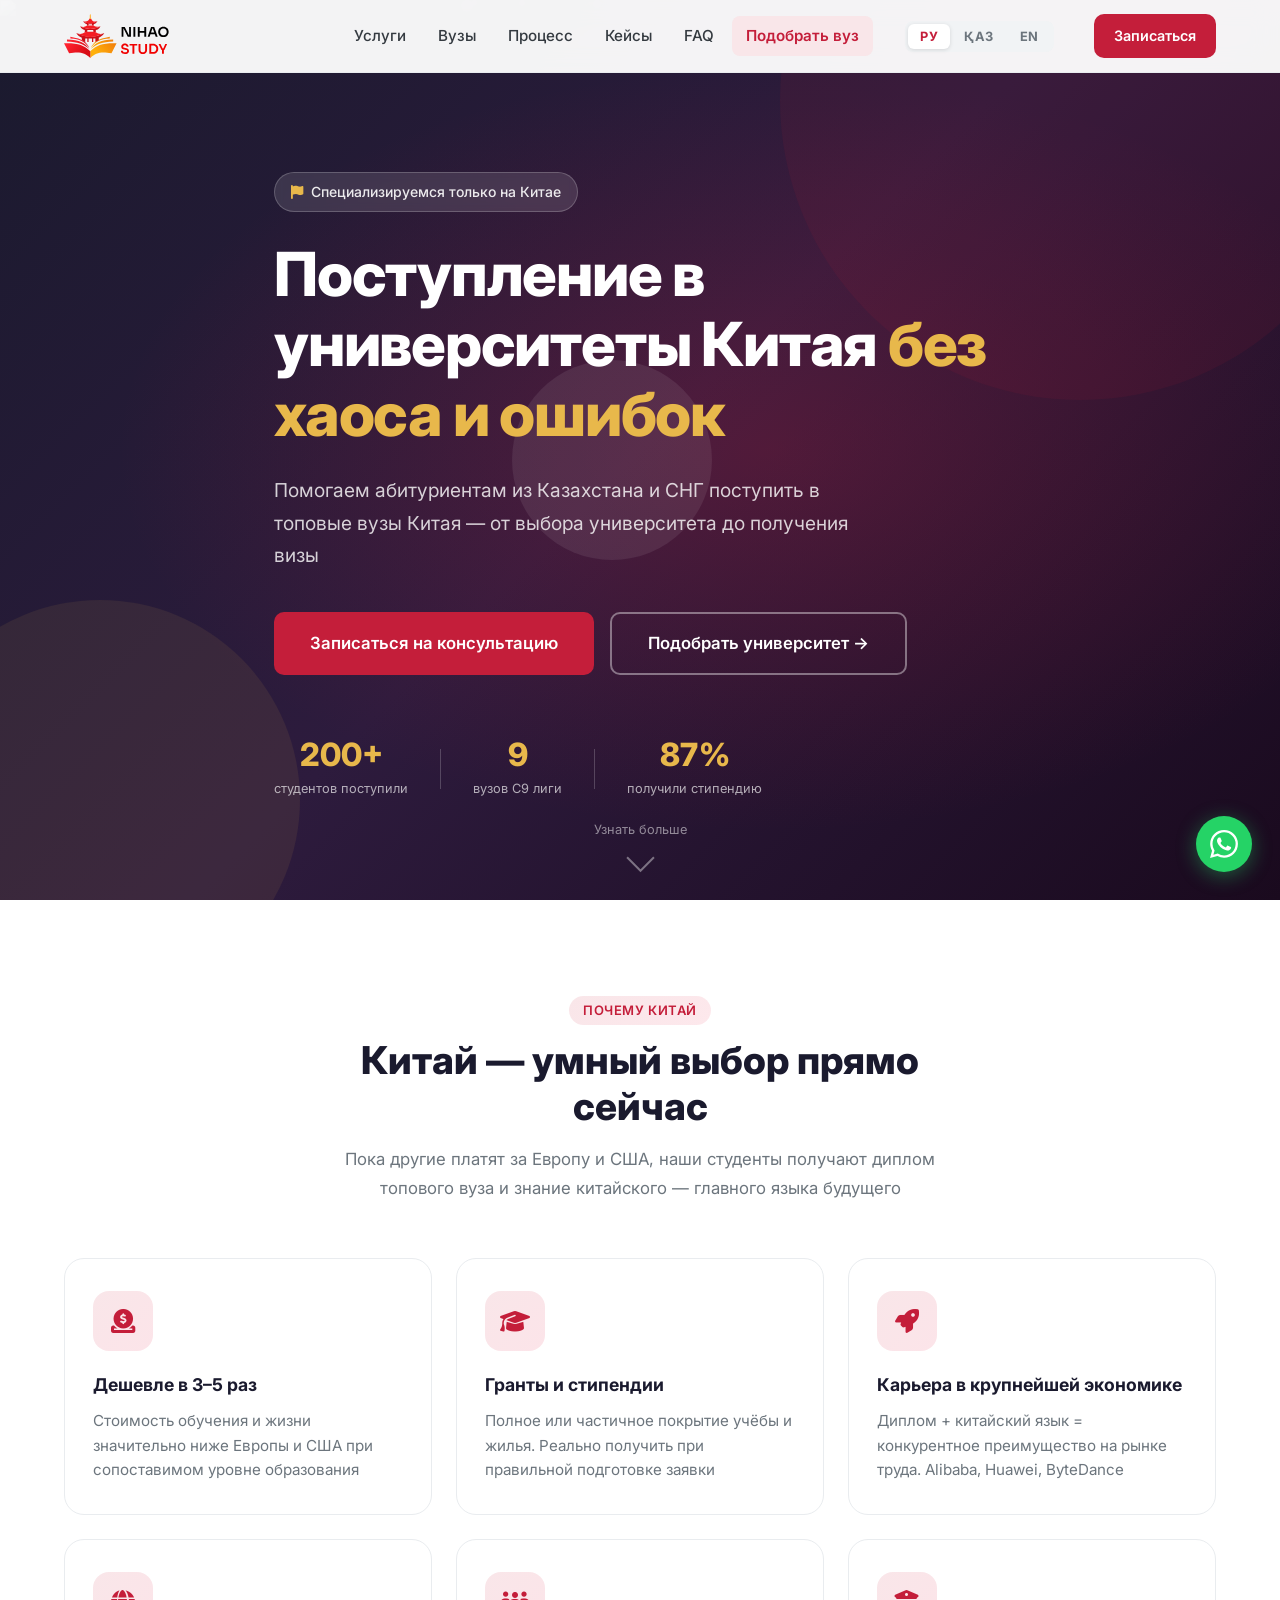
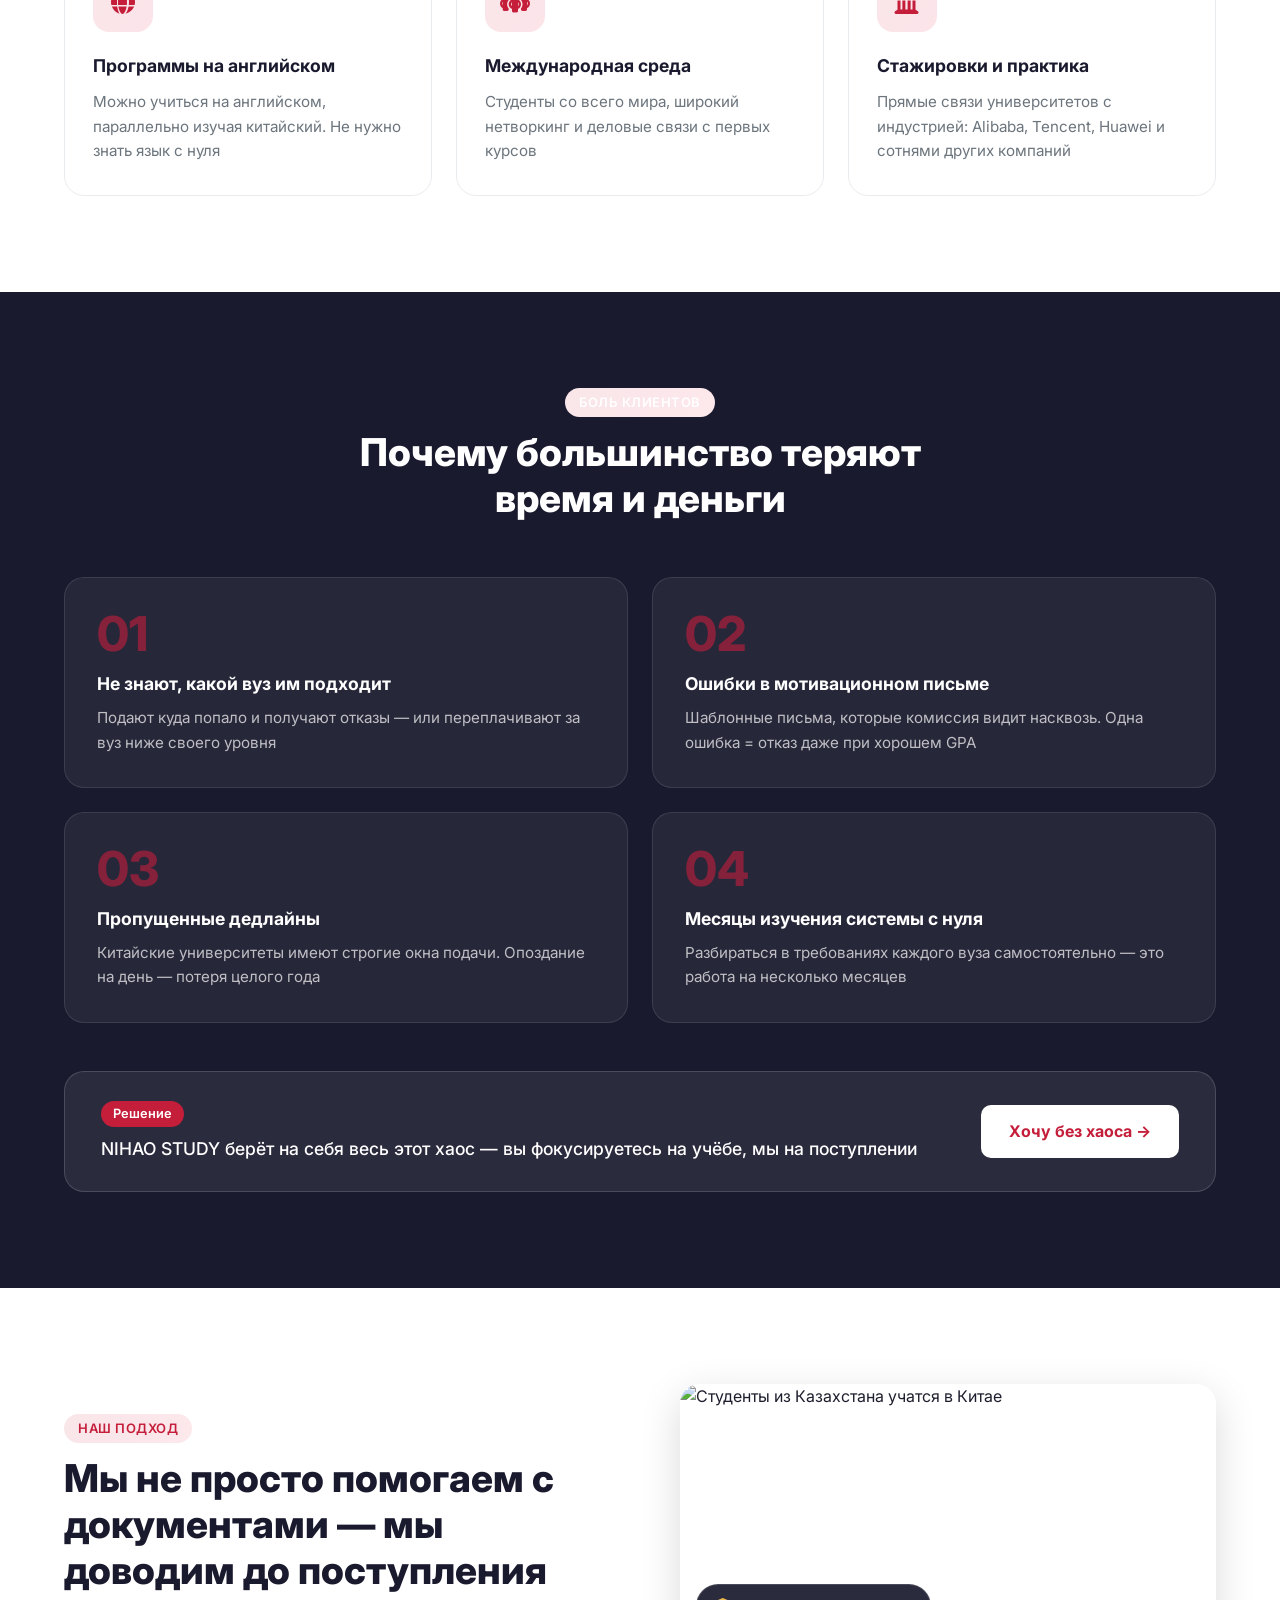
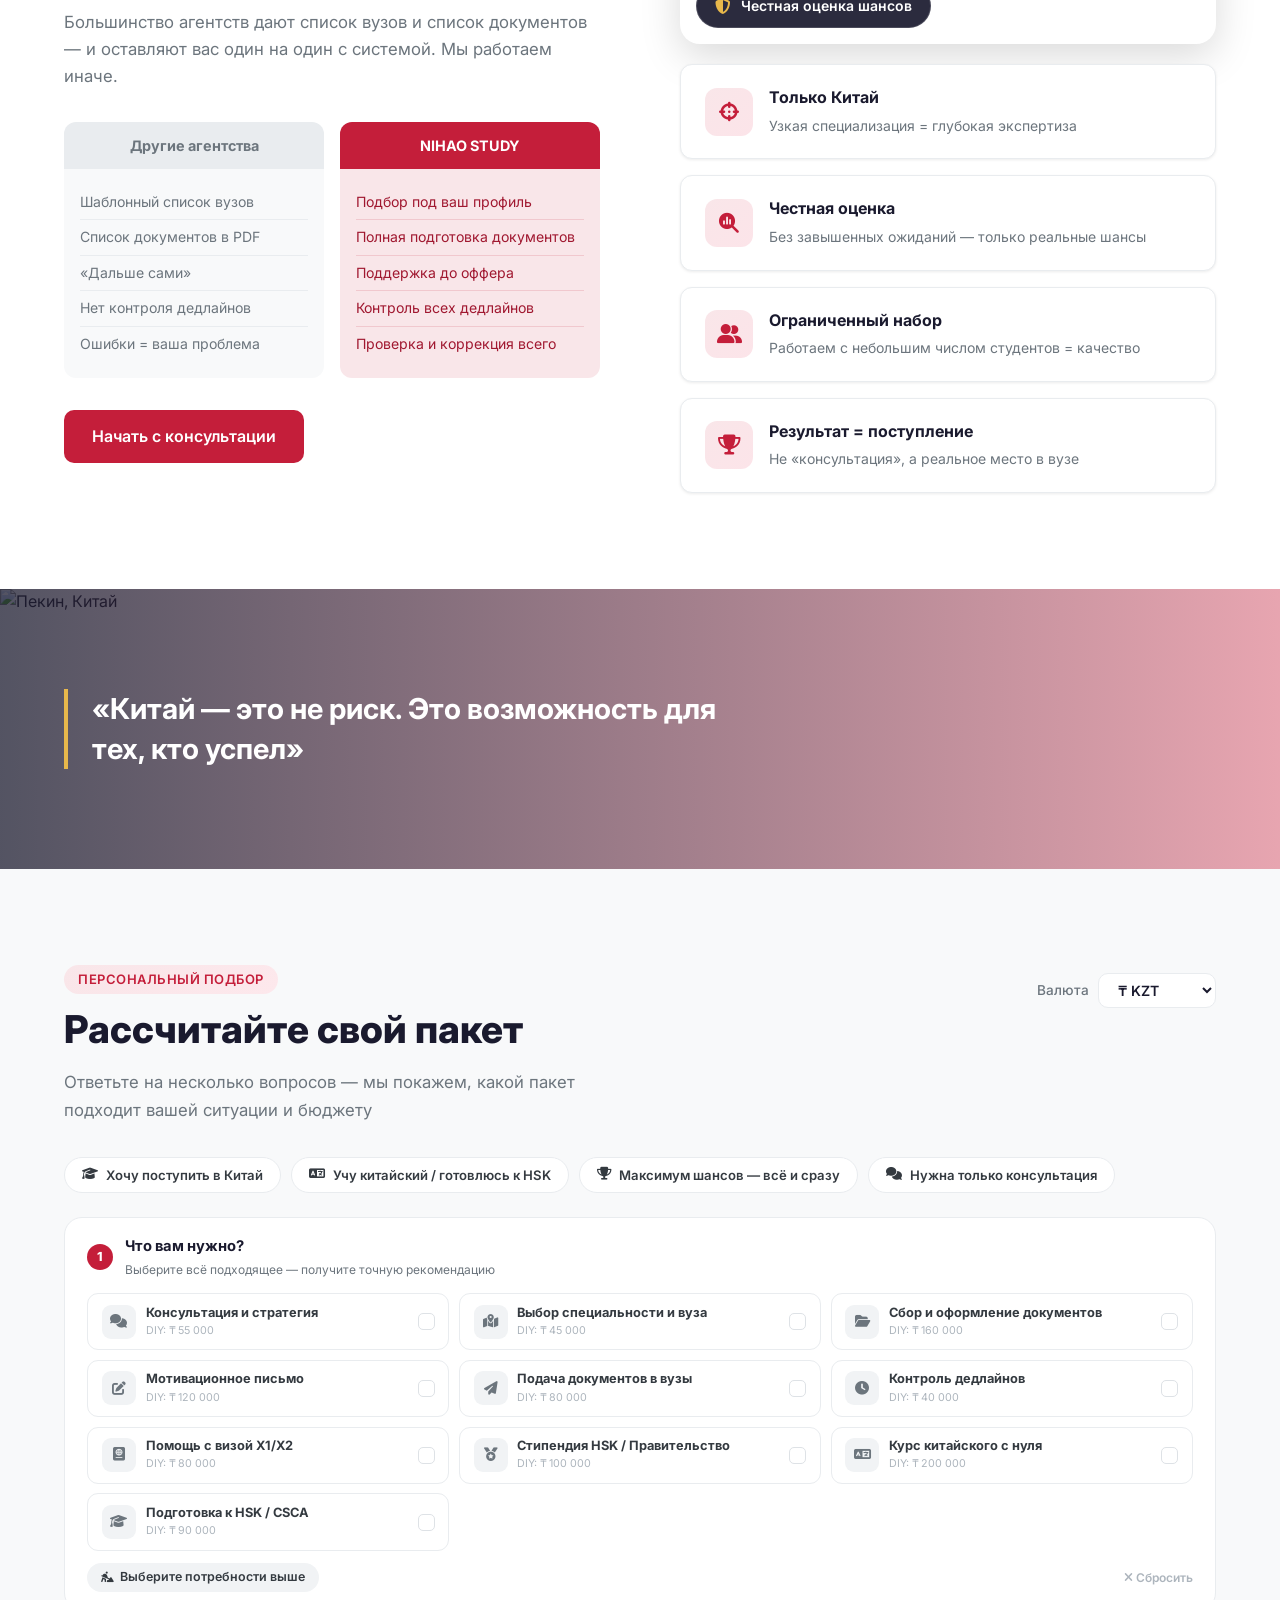
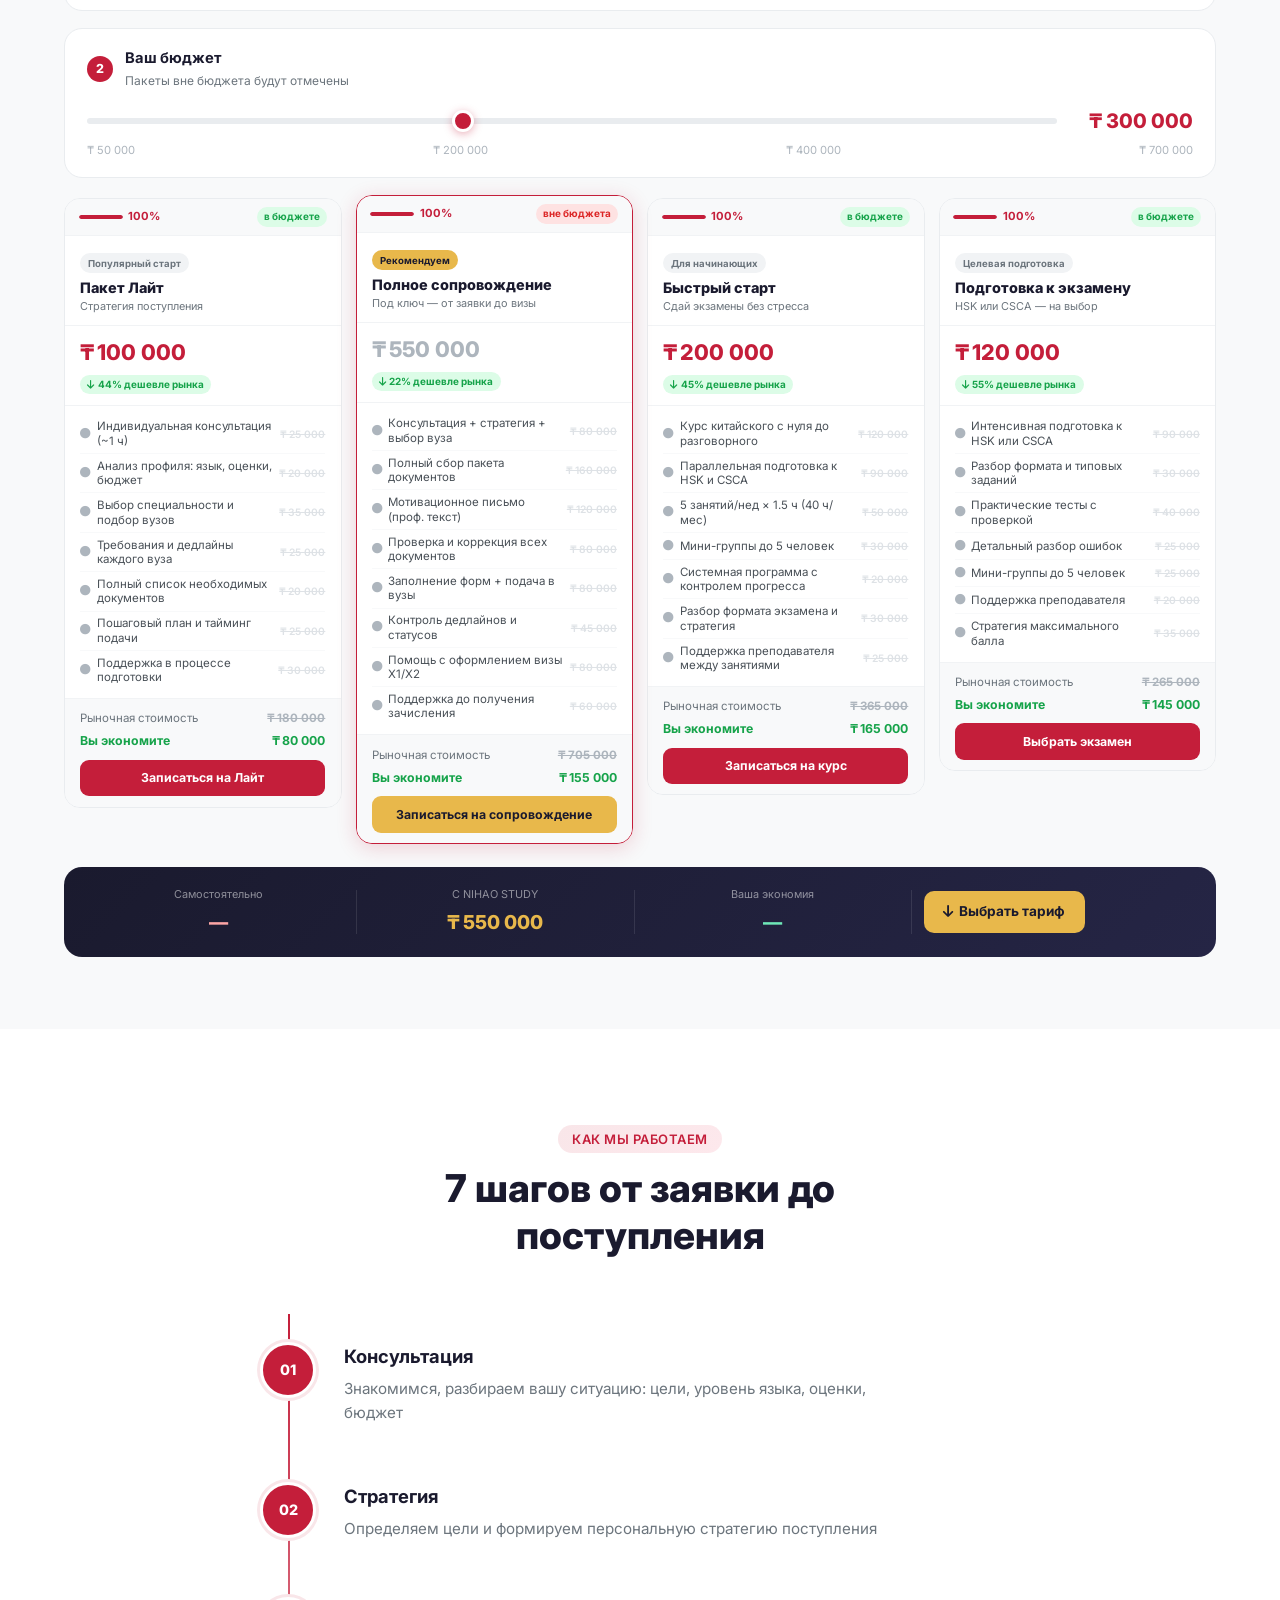
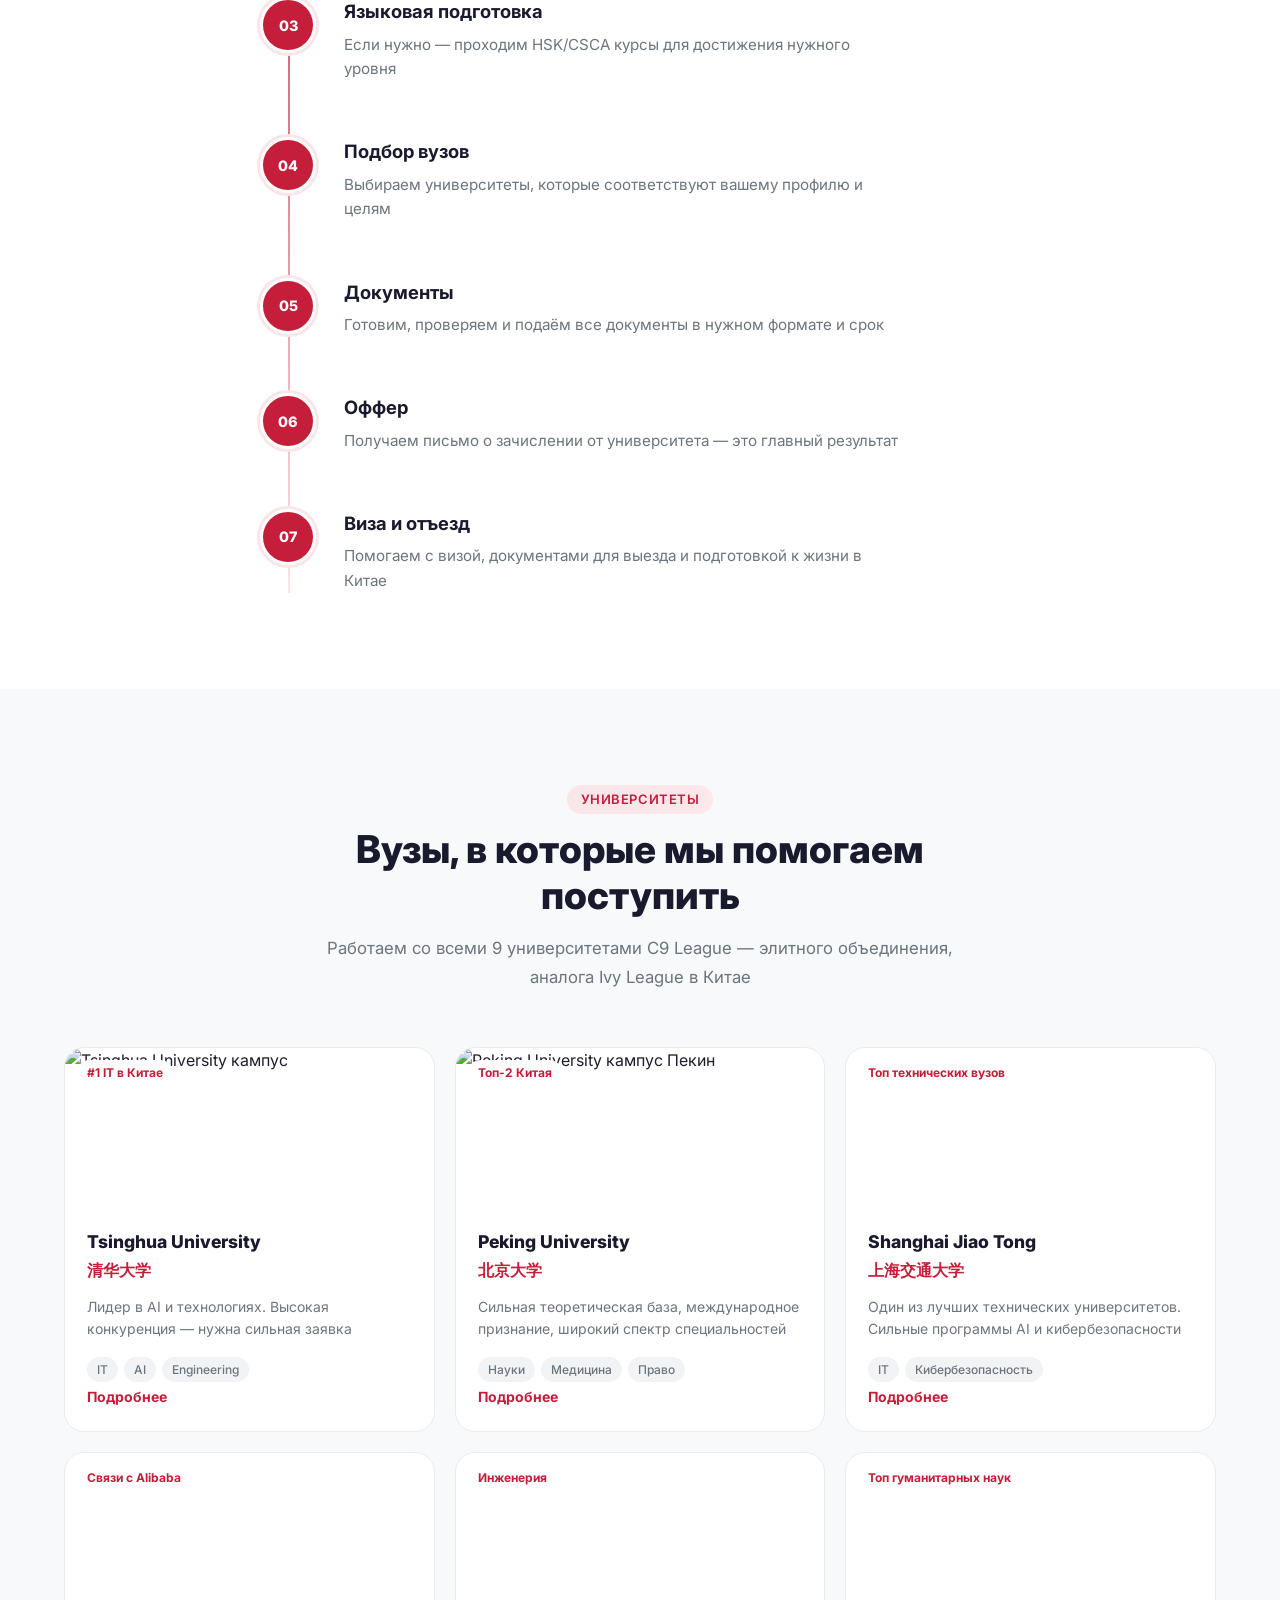
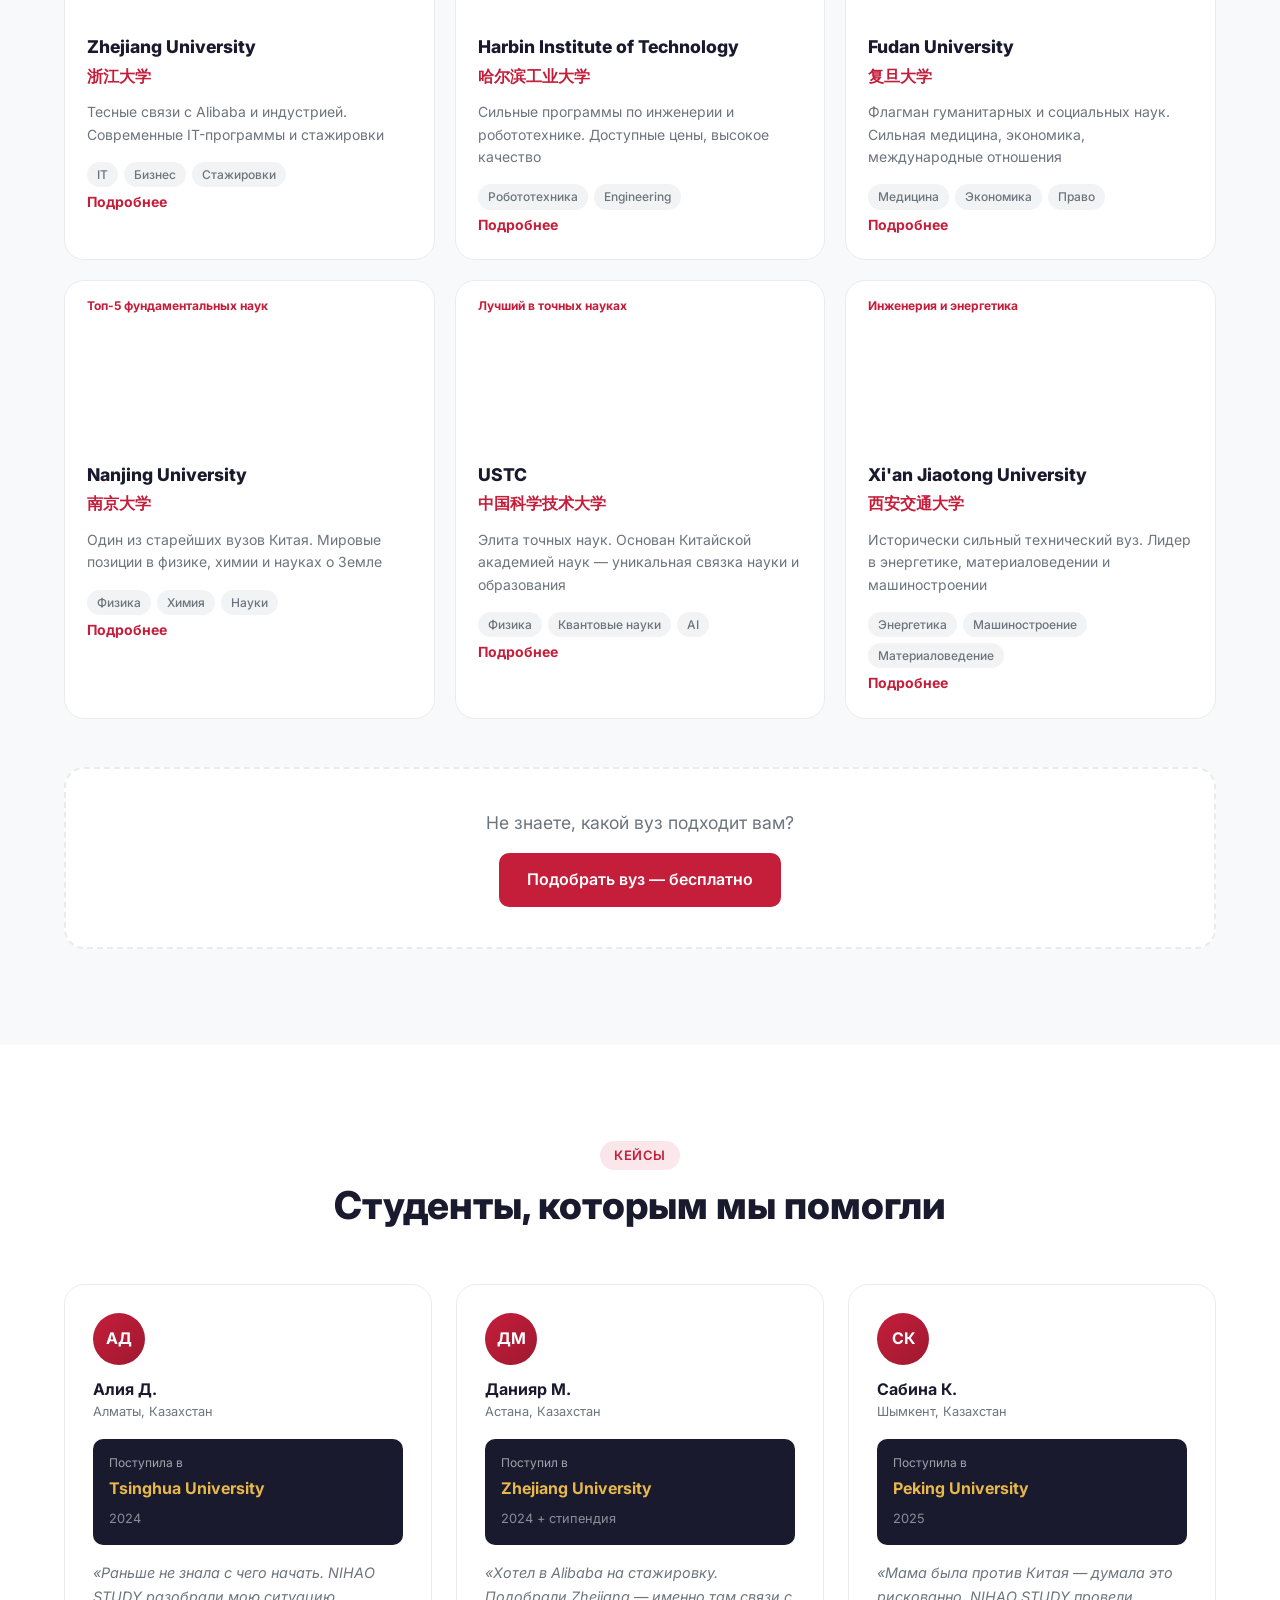
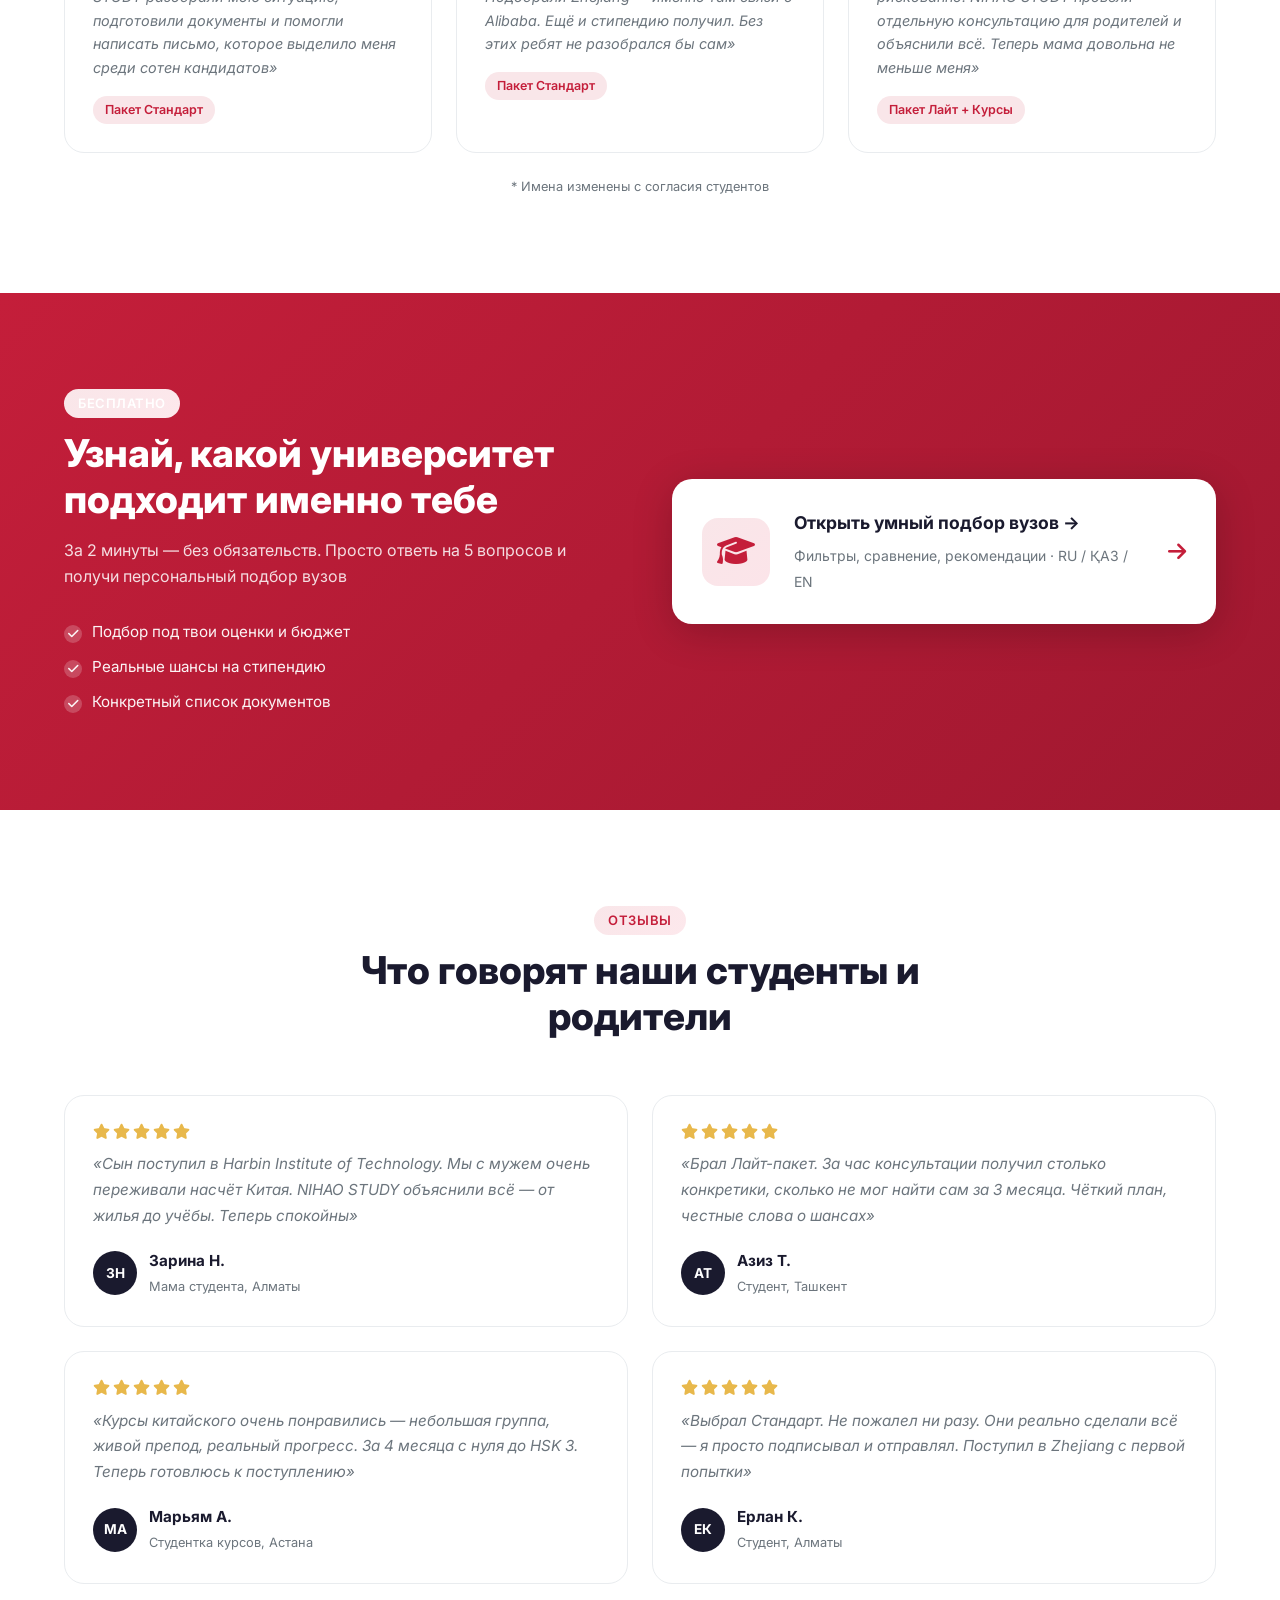
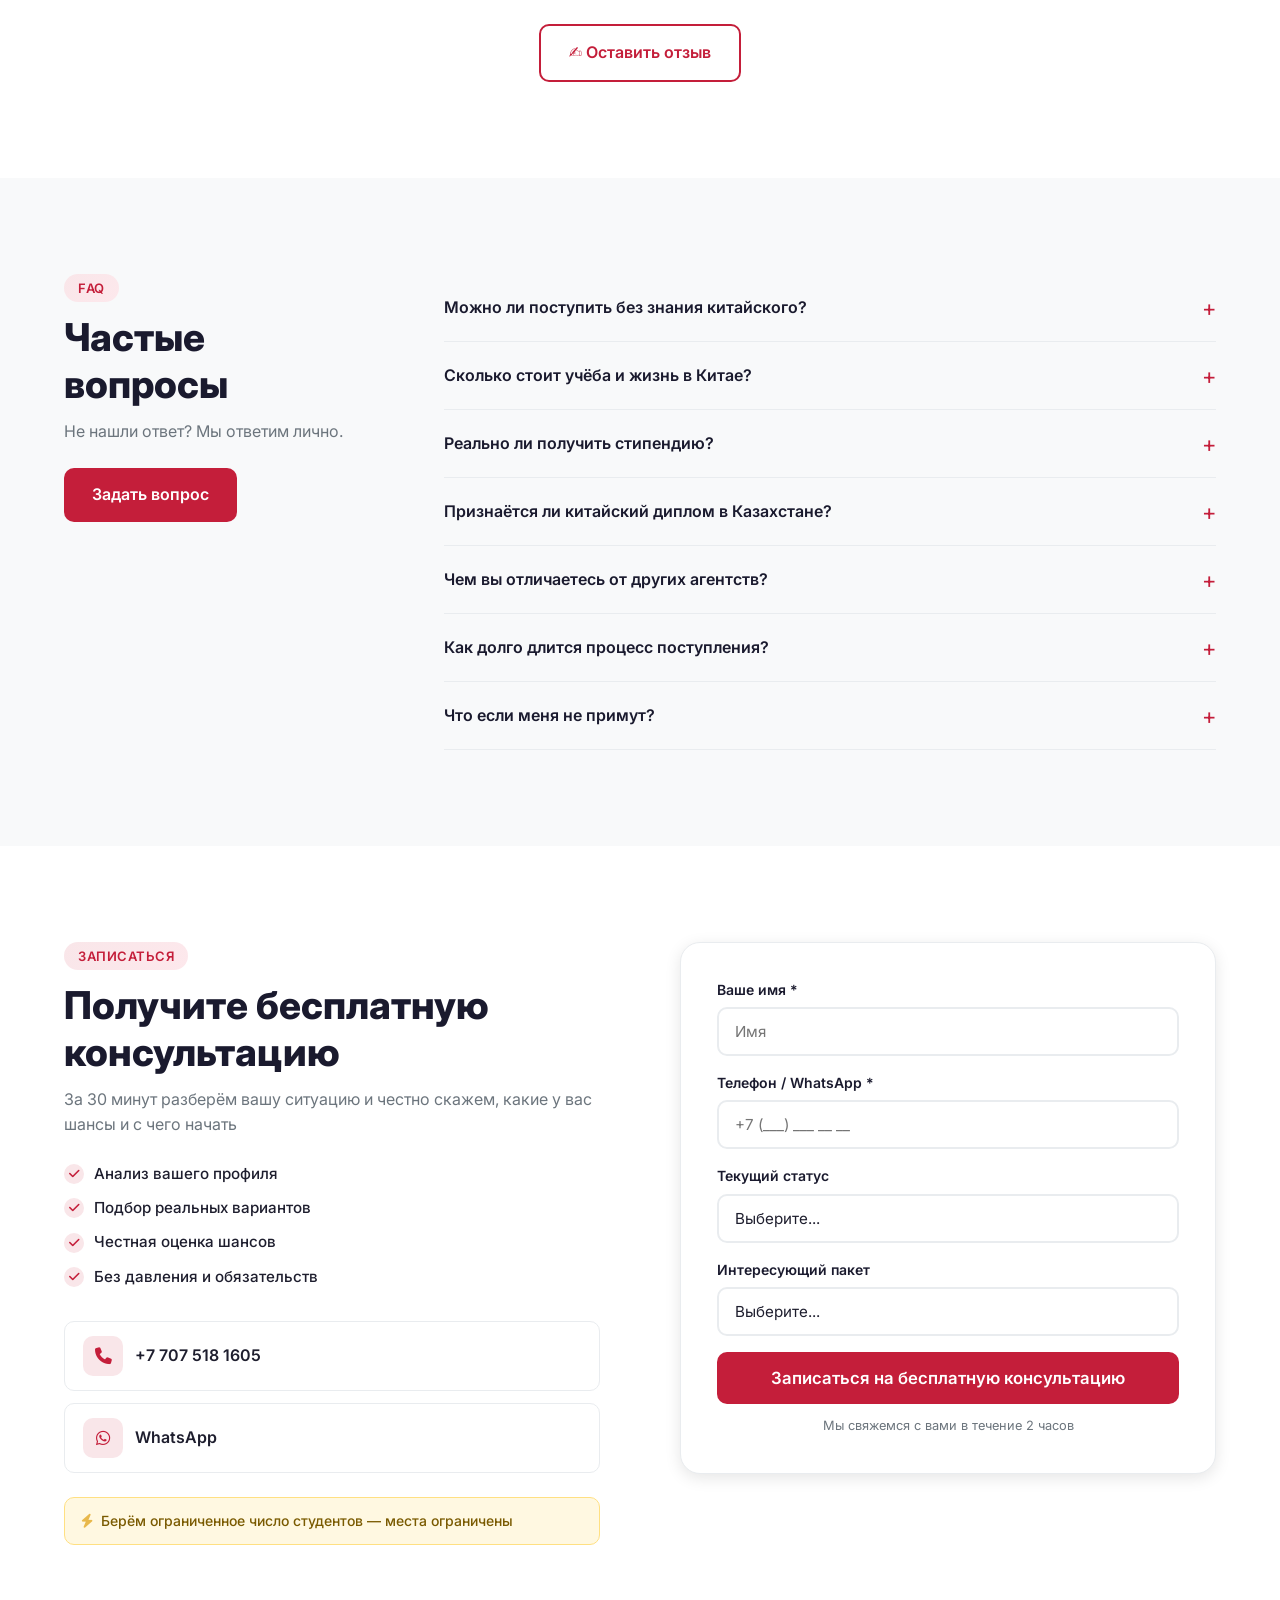
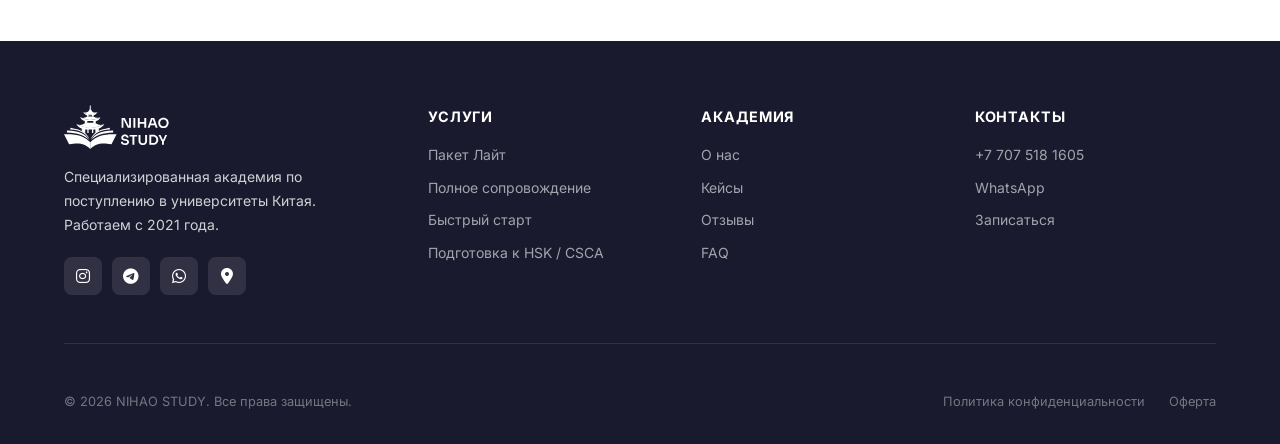
==== commit 24e38a8f: "Перевод опций формы записи на КЗ и EN (статус, пакеты) Co-Authored-By: Claude Sonnet 4.6 <noreply@an" ====
--- a/index.html
+++ b/index.html
@@ -1355,22 +1355,22 @@
             <label data-i18n="form_status">Текущий статус</label>
             <select>
               <option value="" data-i18n="form_status_ph">Выберите...</option>
-              <option>Школьник (10–11 класс)</option>
-              <option>Студент вуза</option>
-              <option>Родитель абитуриента</option>
-              <option>Уже с дипломом</option>
+              <option data-i18n="form_status_s1">Школьник (10–11 класс)</option>
+              <option data-i18n="form_status_s2">Студент вуза</option>
+              <option data-i18n="form_status_s3">Родитель абитуриента</option>
+              <option data-i18n="form_status_s4">Уже с дипломом</option>
             </select>
           </div>
           <div class="form__group">
             <label data-i18n="form_package">Интересующий пакет</label>
             <select id="contact-package">
               <option value="" data-i18n="form_package_ph">Выберите...</option>
-              <option value="lite">Пакет Лайт — 100 000 ₸</option>
-              <option value="full">Полное сопровождение — 550 000 ₸</option>
-              <option value="fast">Быстрый старт — 200 000 ₸</option>
-              <option value="hsk">Подготовка к HSK — 120 000 ₸</option>
-              <option value="csca">Подготовка к CSCA — 120 000 ₸</option>
-              <option value="none">Ещё не решил(а)</option>
+              <option value="lite" data-i18n="form_pkg_lite">Пакет Лайт — 100 000 ₸</option>
+              <option value="full" data-i18n="form_pkg_full">Полное сопровождение — 550 000 ₸</option>
+              <option value="fast" data-i18n="form_pkg_fast">Быстрый старт — 200 000 ₸</option>
+              <option value="hsk" data-i18n="form_pkg_hsk">Подготовка к HSK — 120 000 ₸</option>
+              <option value="csca" data-i18n="form_pkg_csca">Подготовка к CSCA — 120 000 ₸</option>
+              <option value="none" data-i18n="form_pkg_none">Ещё не решил(а)</option>
             </select>
           </div>
           <button type="submit" class="btn btn--primary btn--full btn--lg" data-i18n="contact_btn">
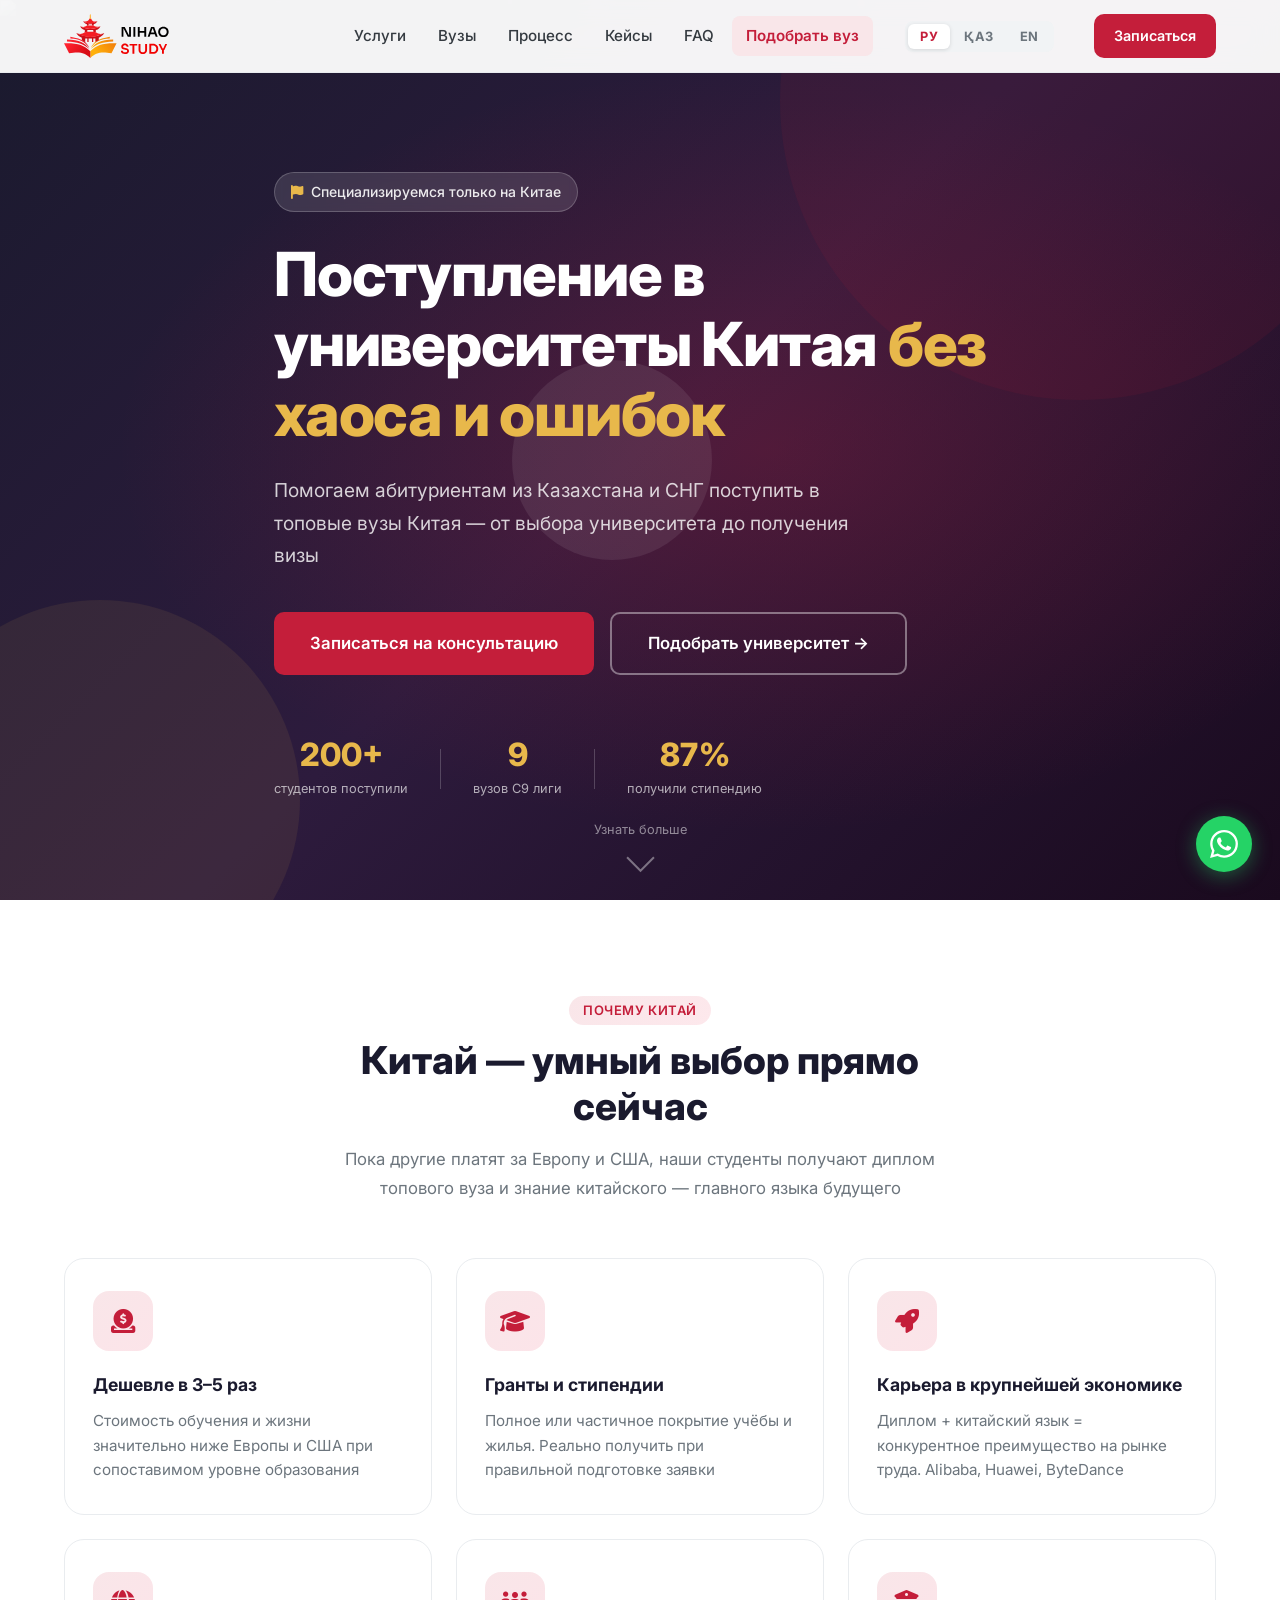
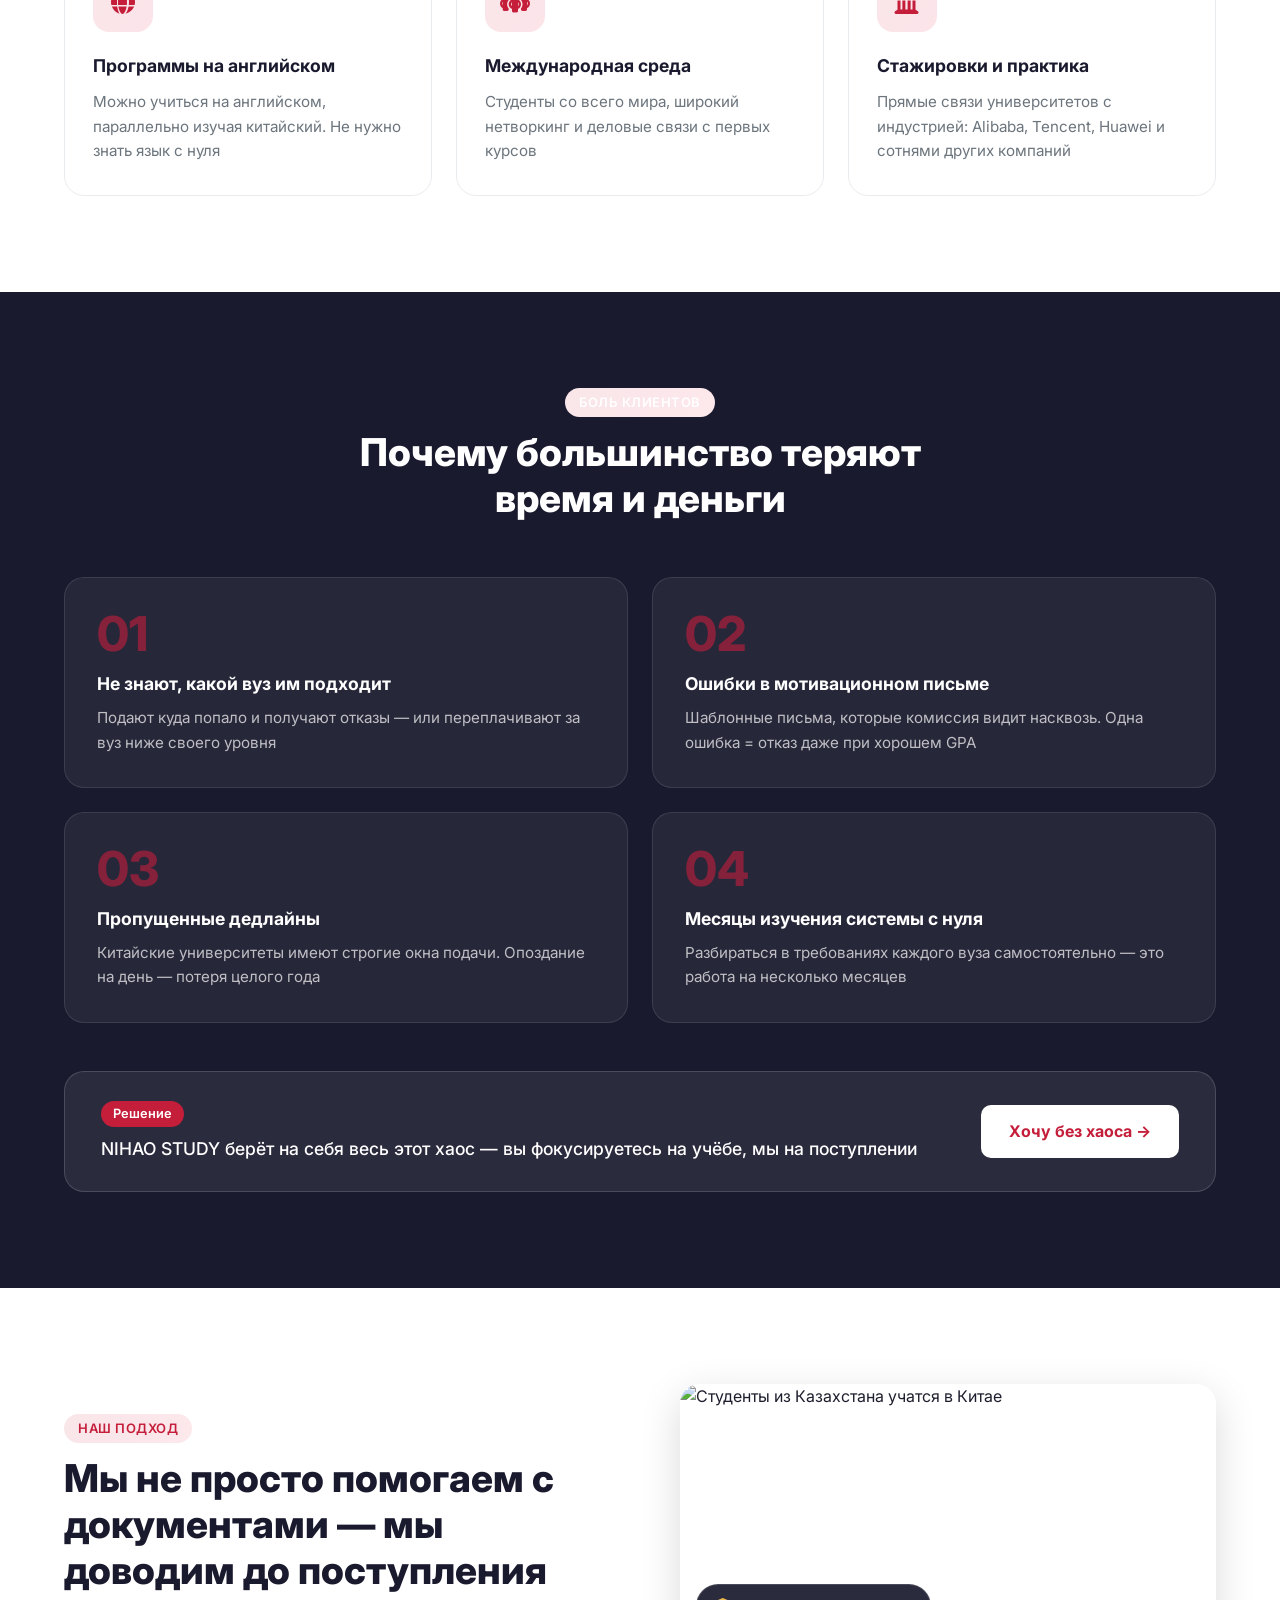
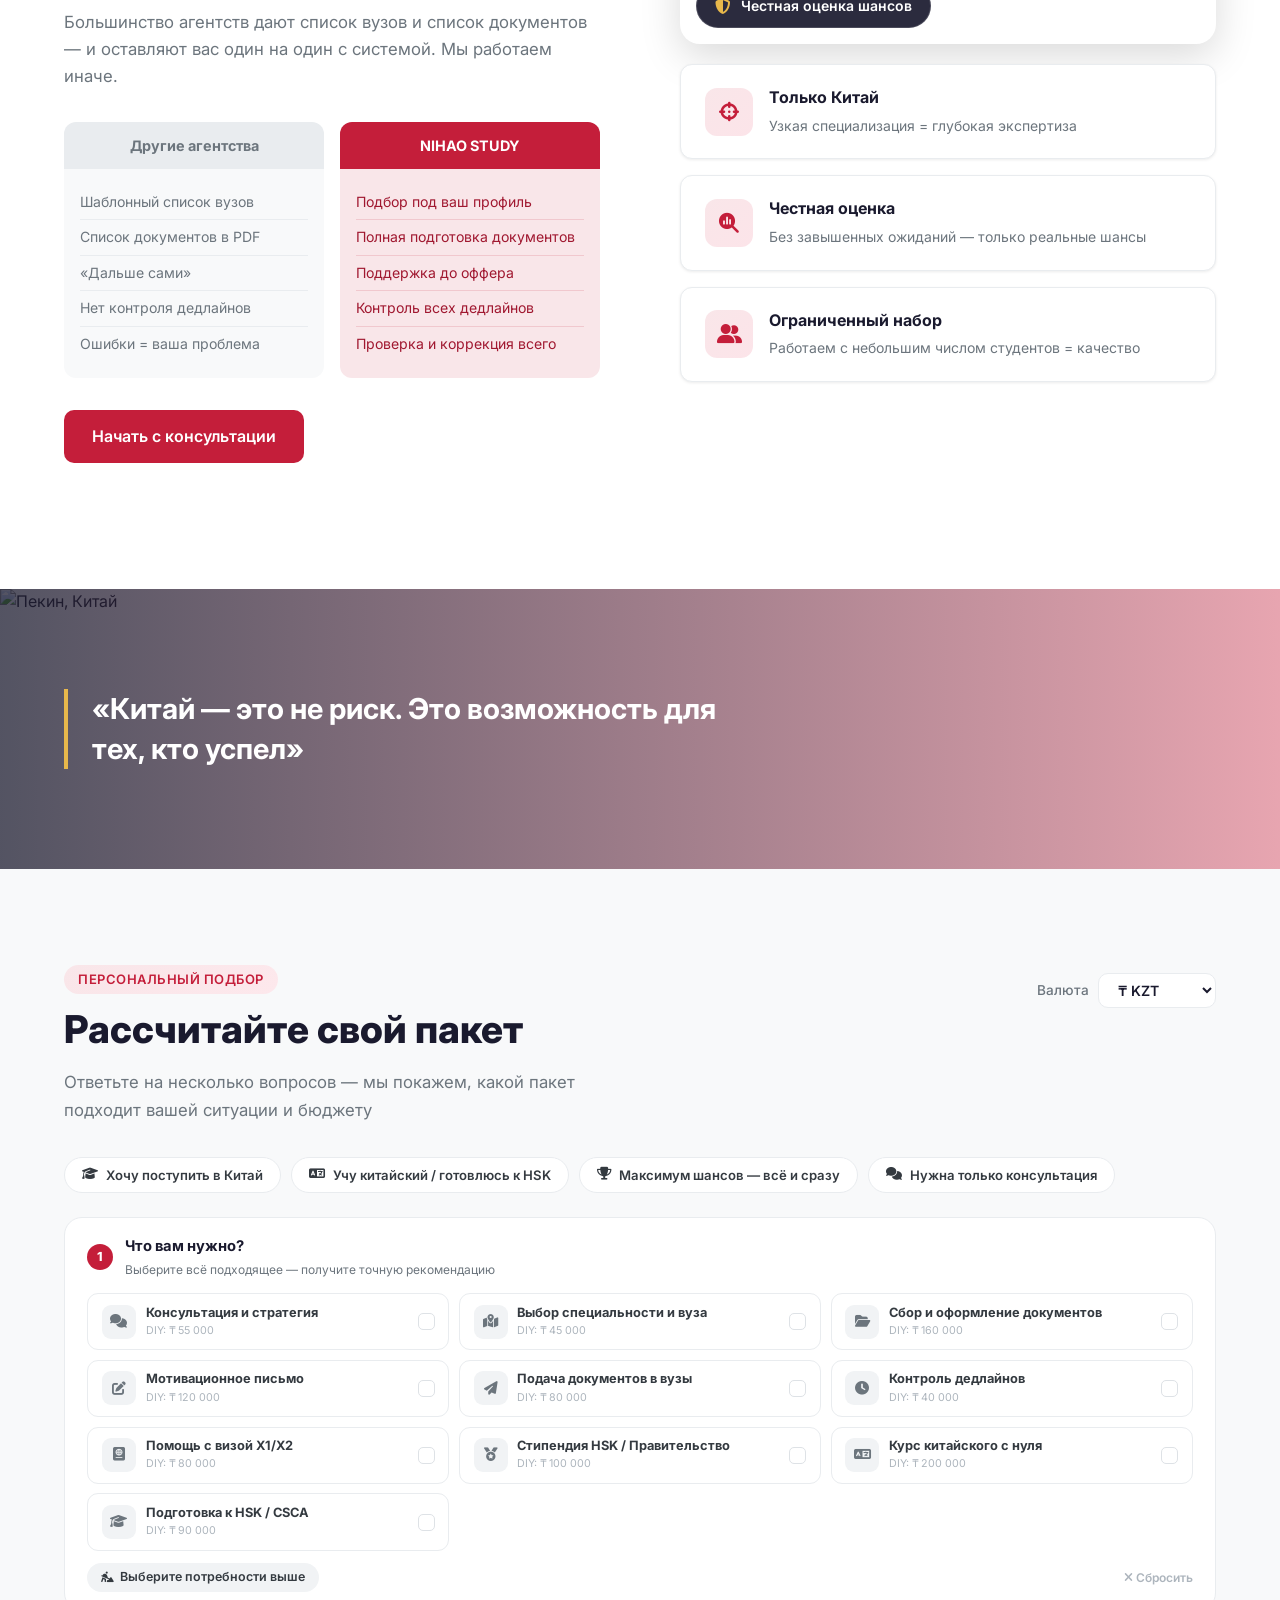
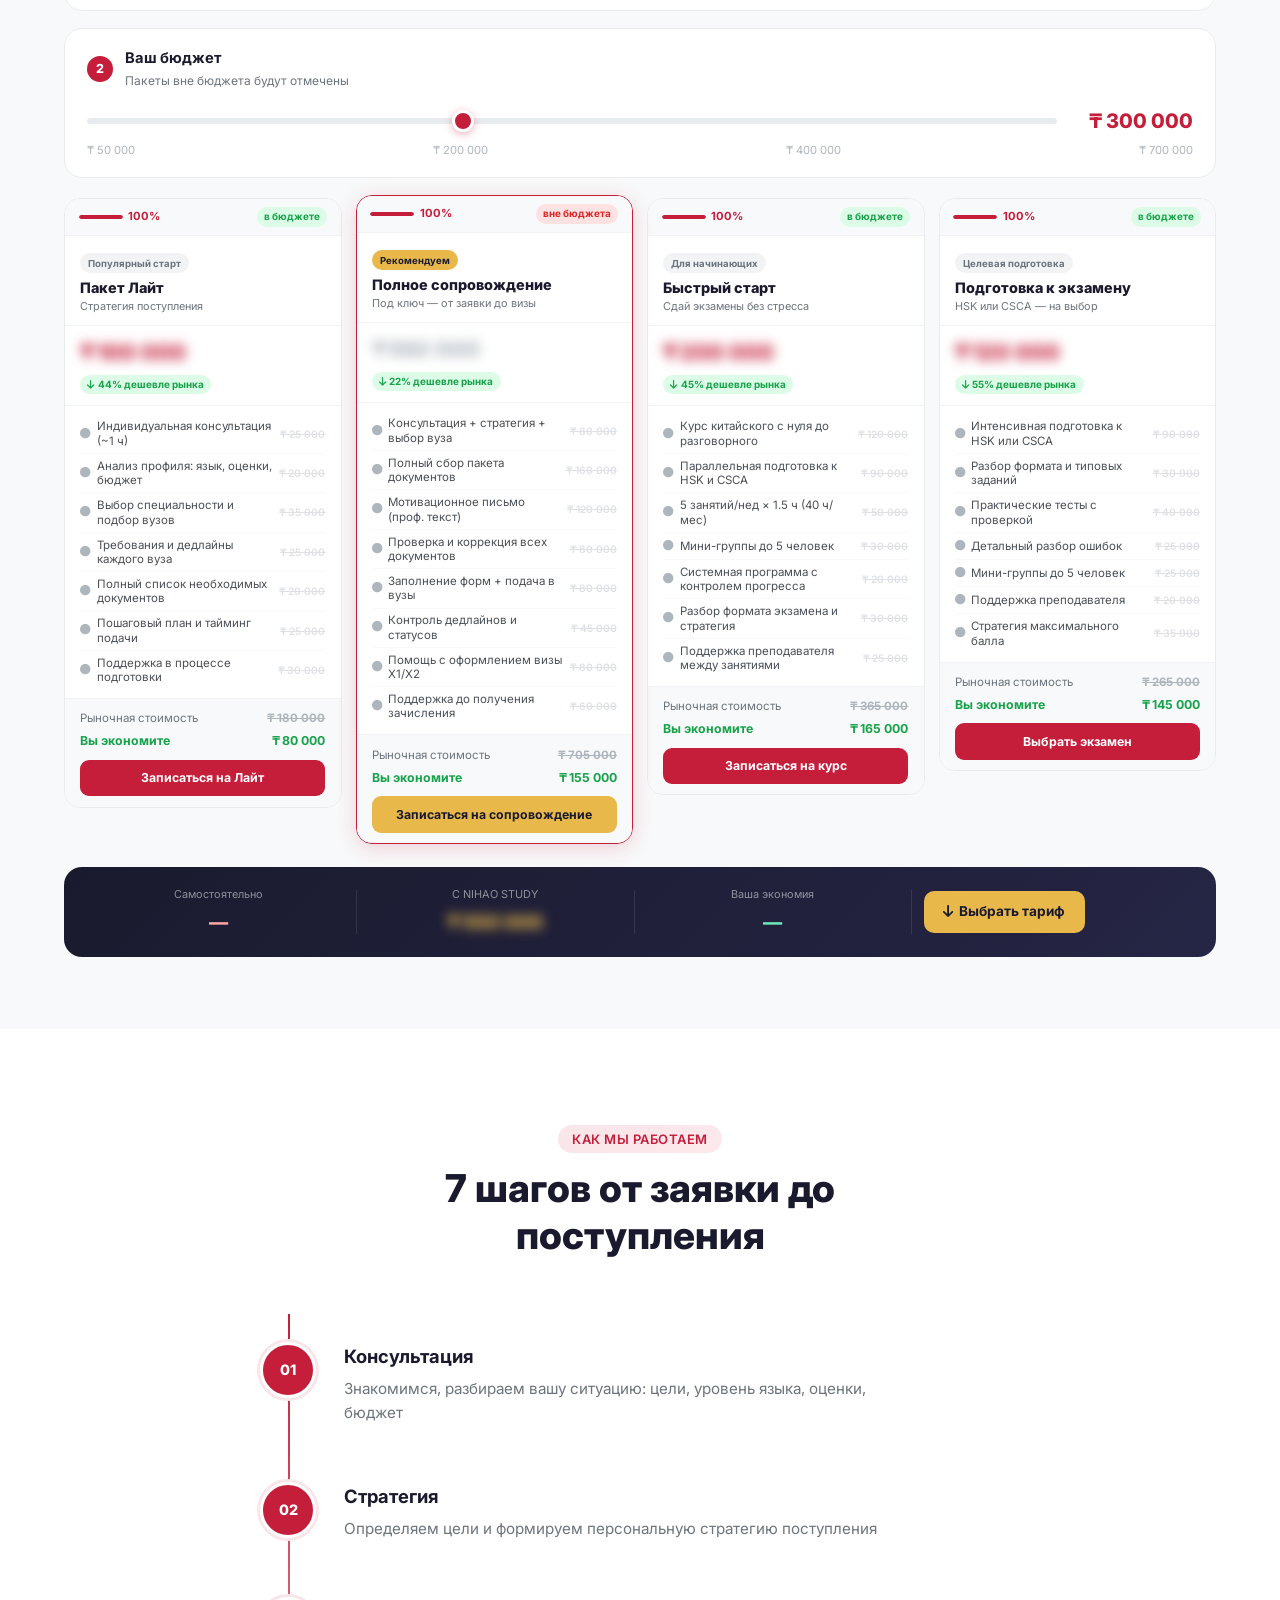
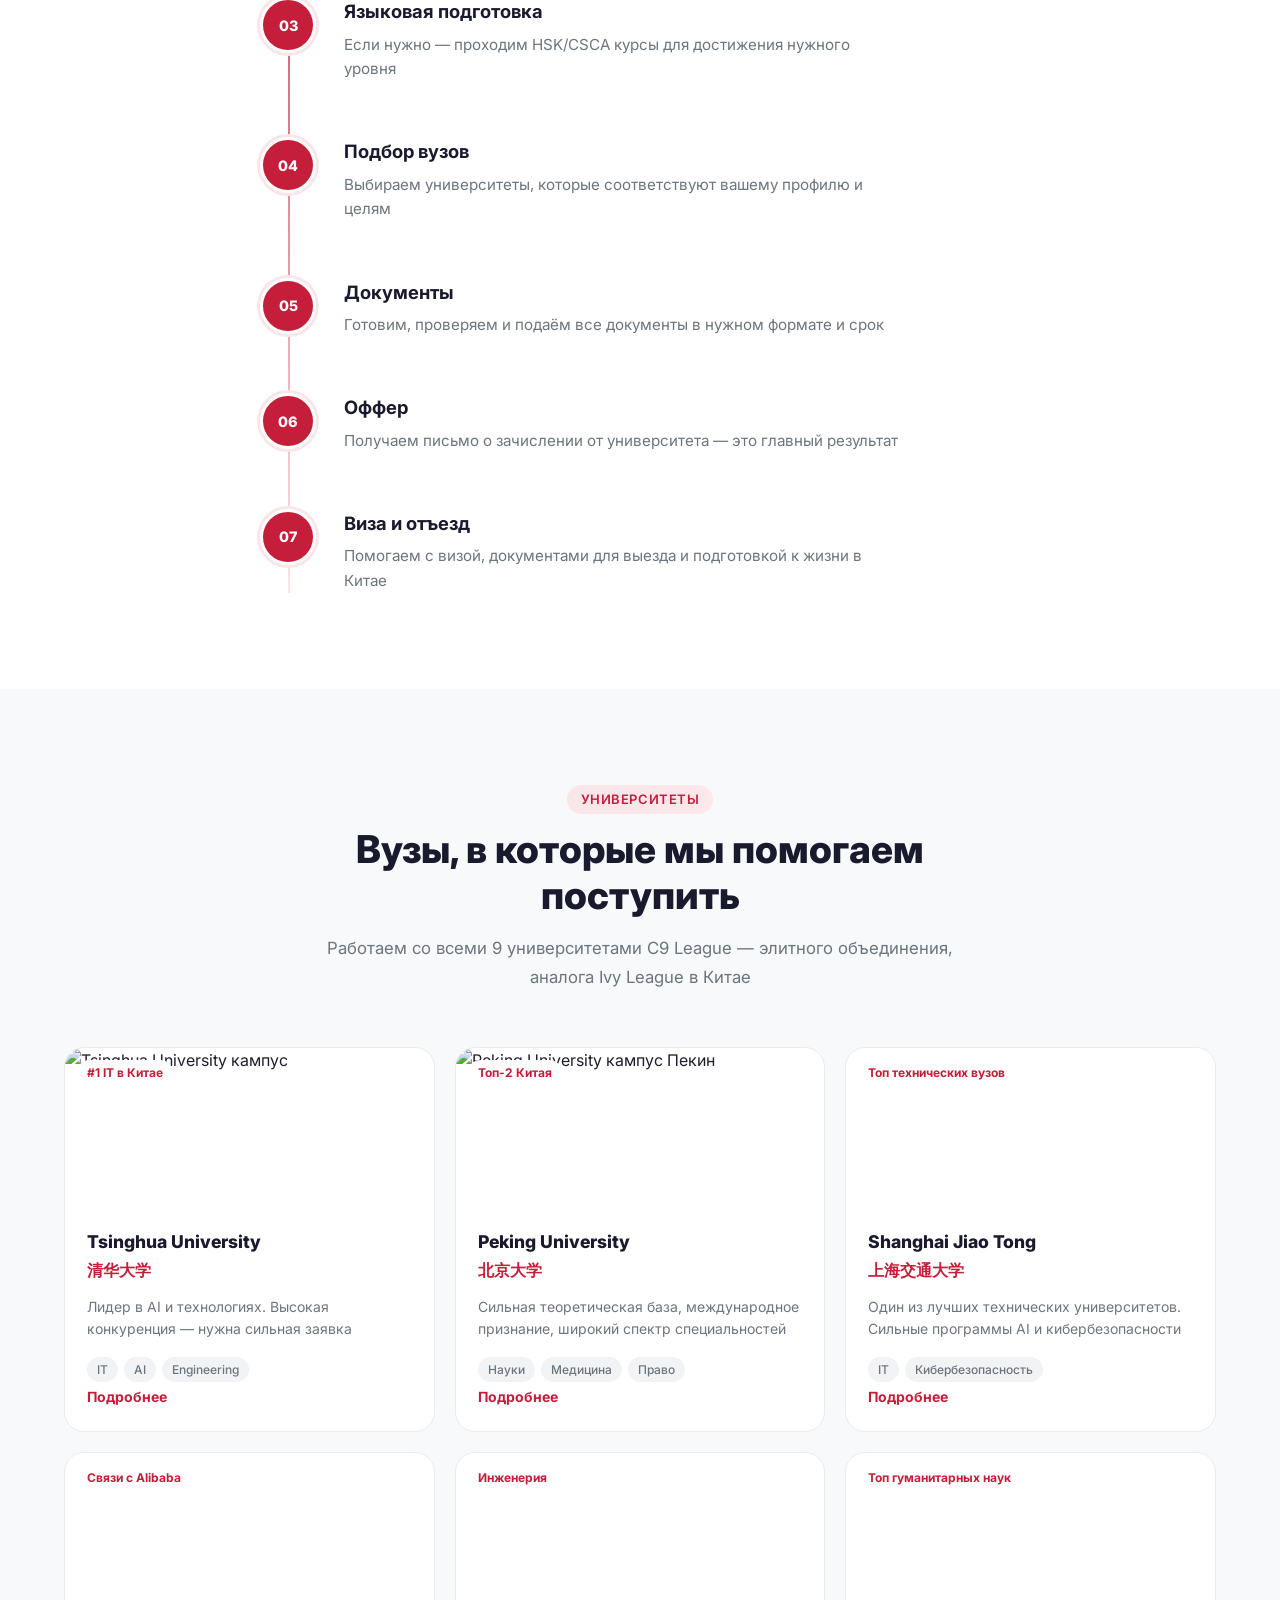
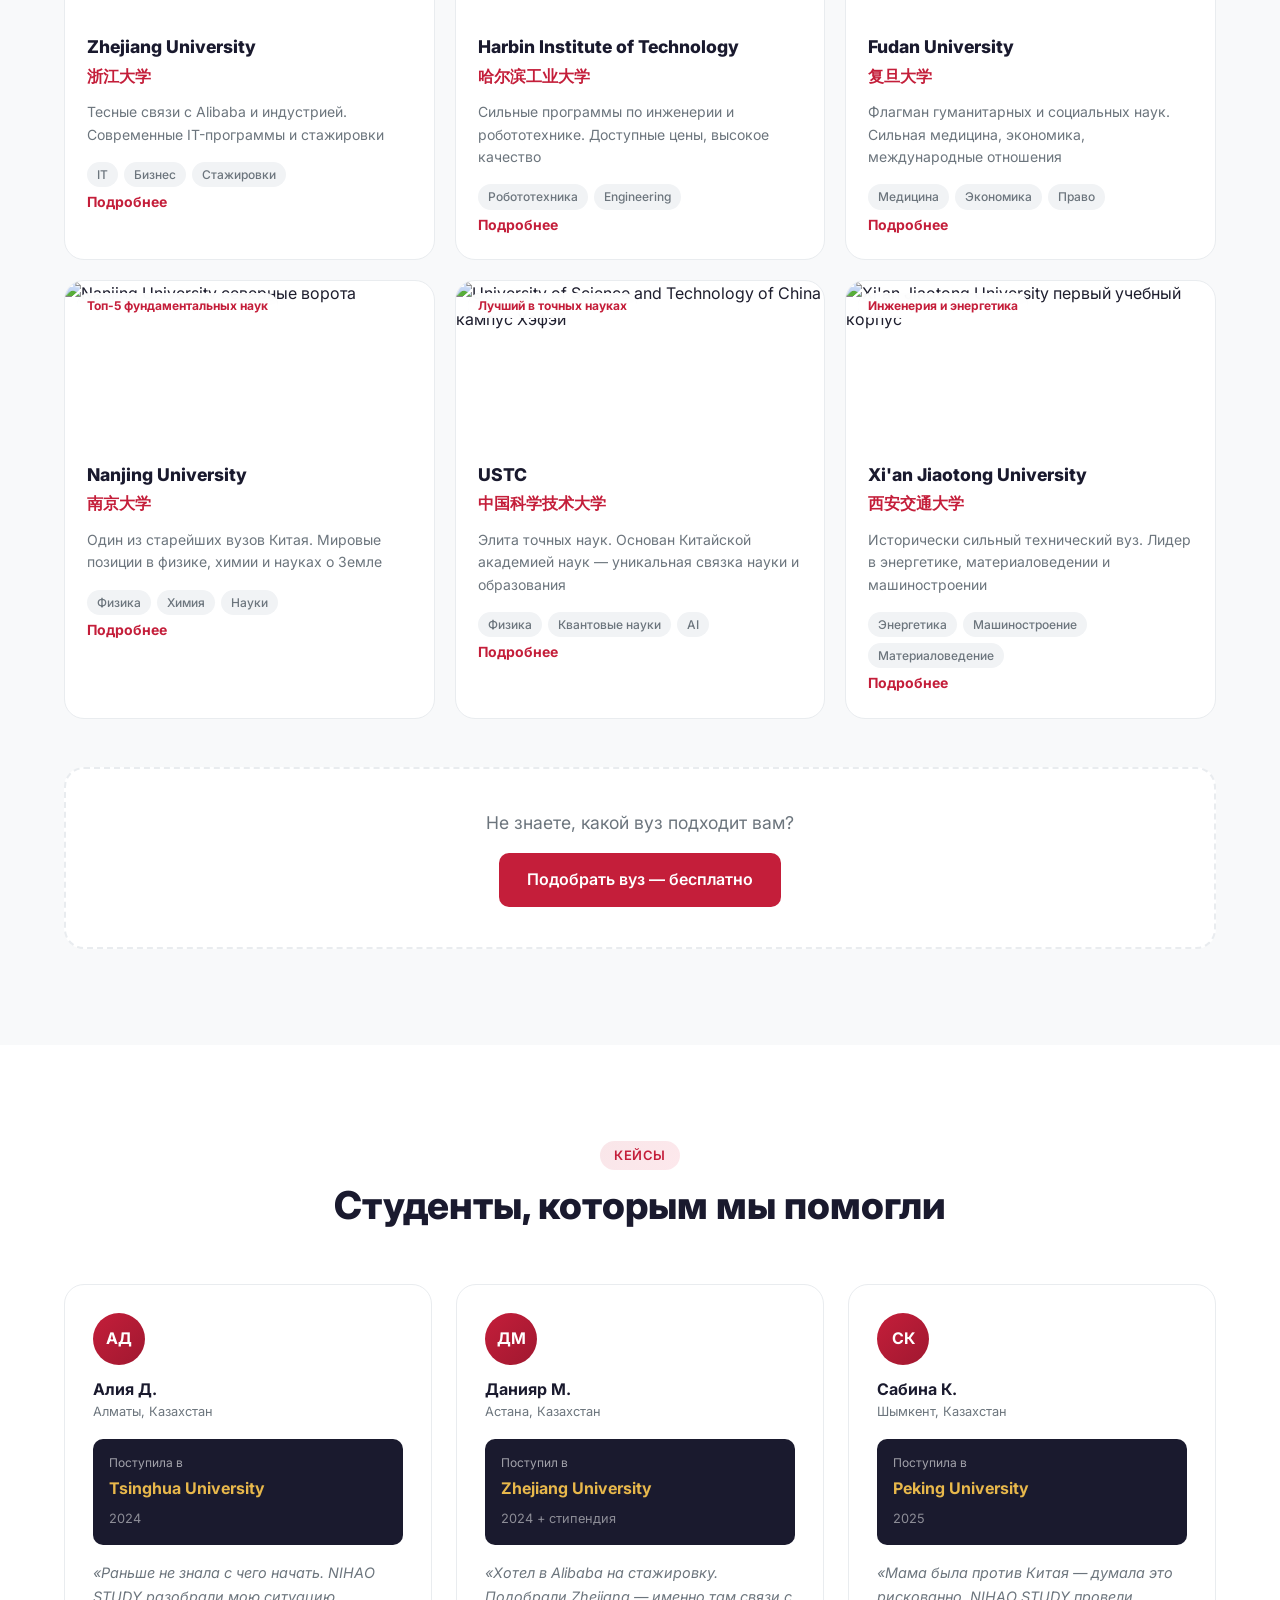
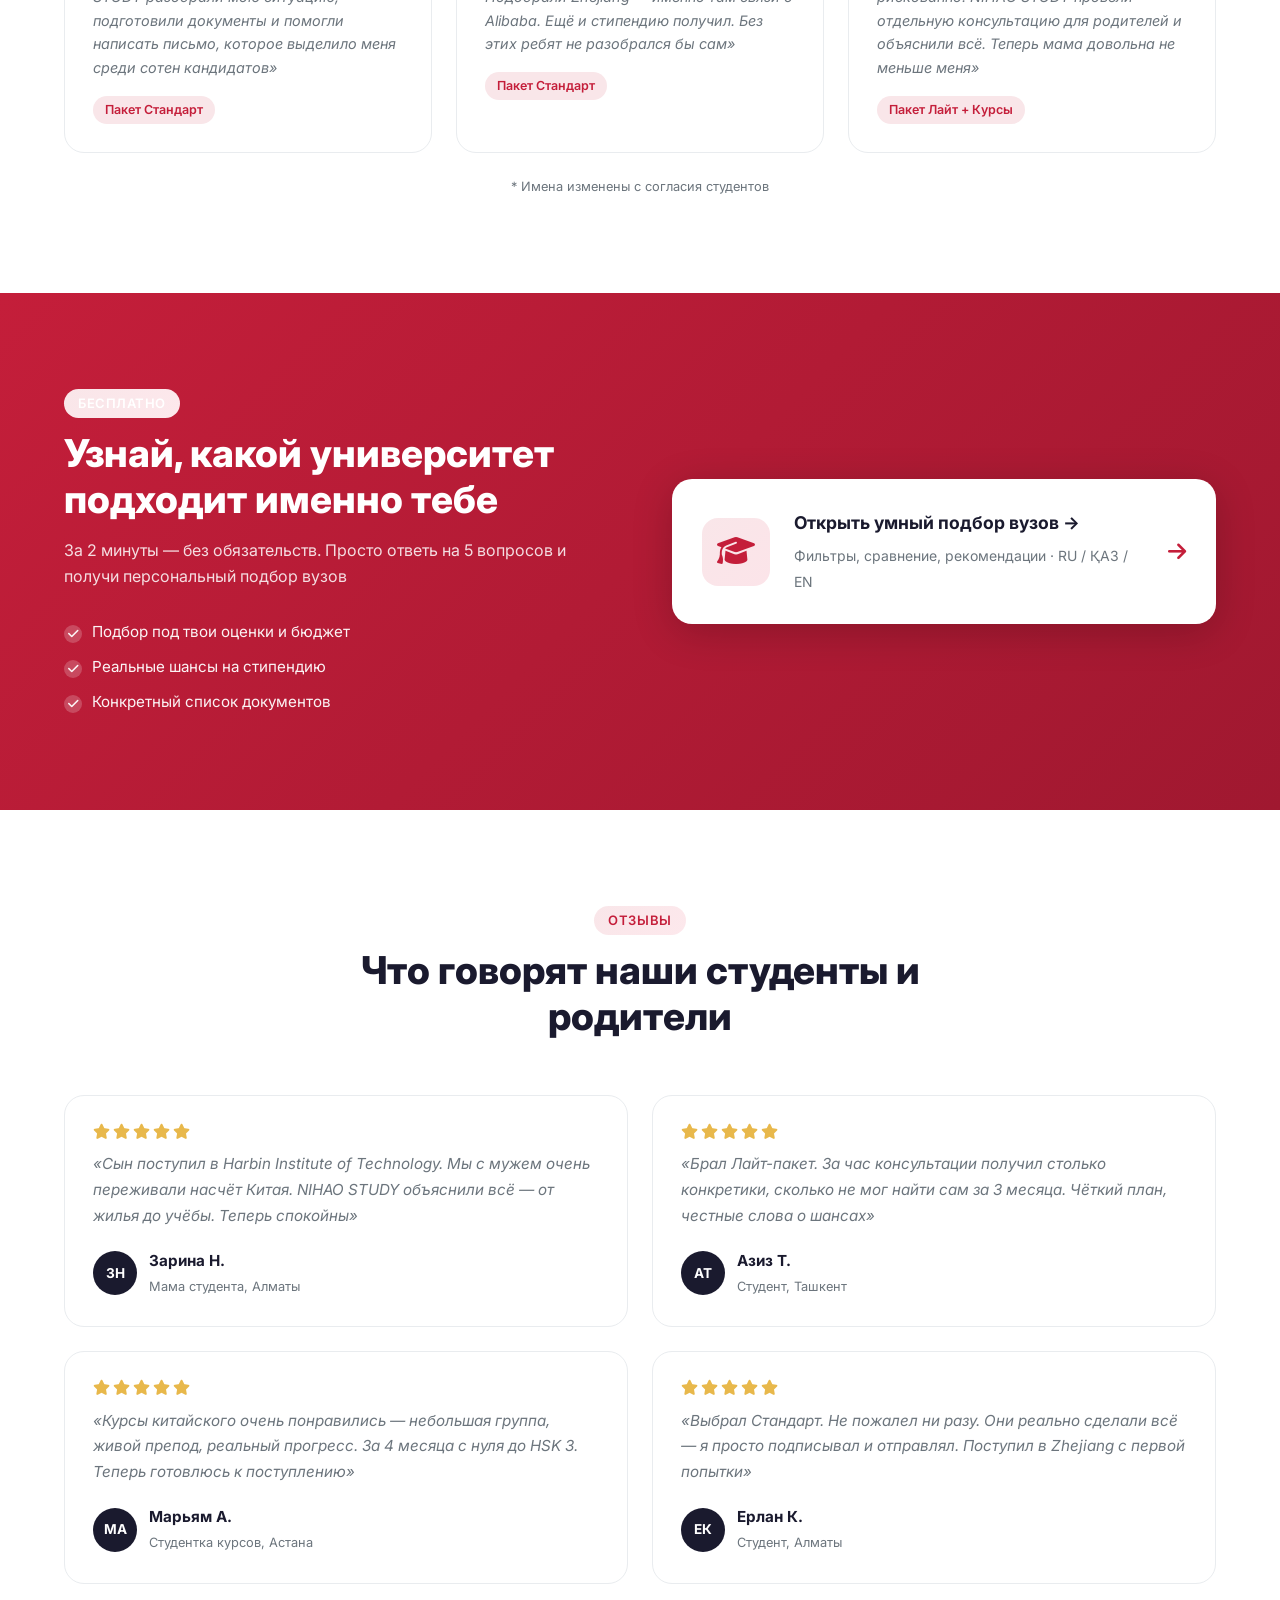
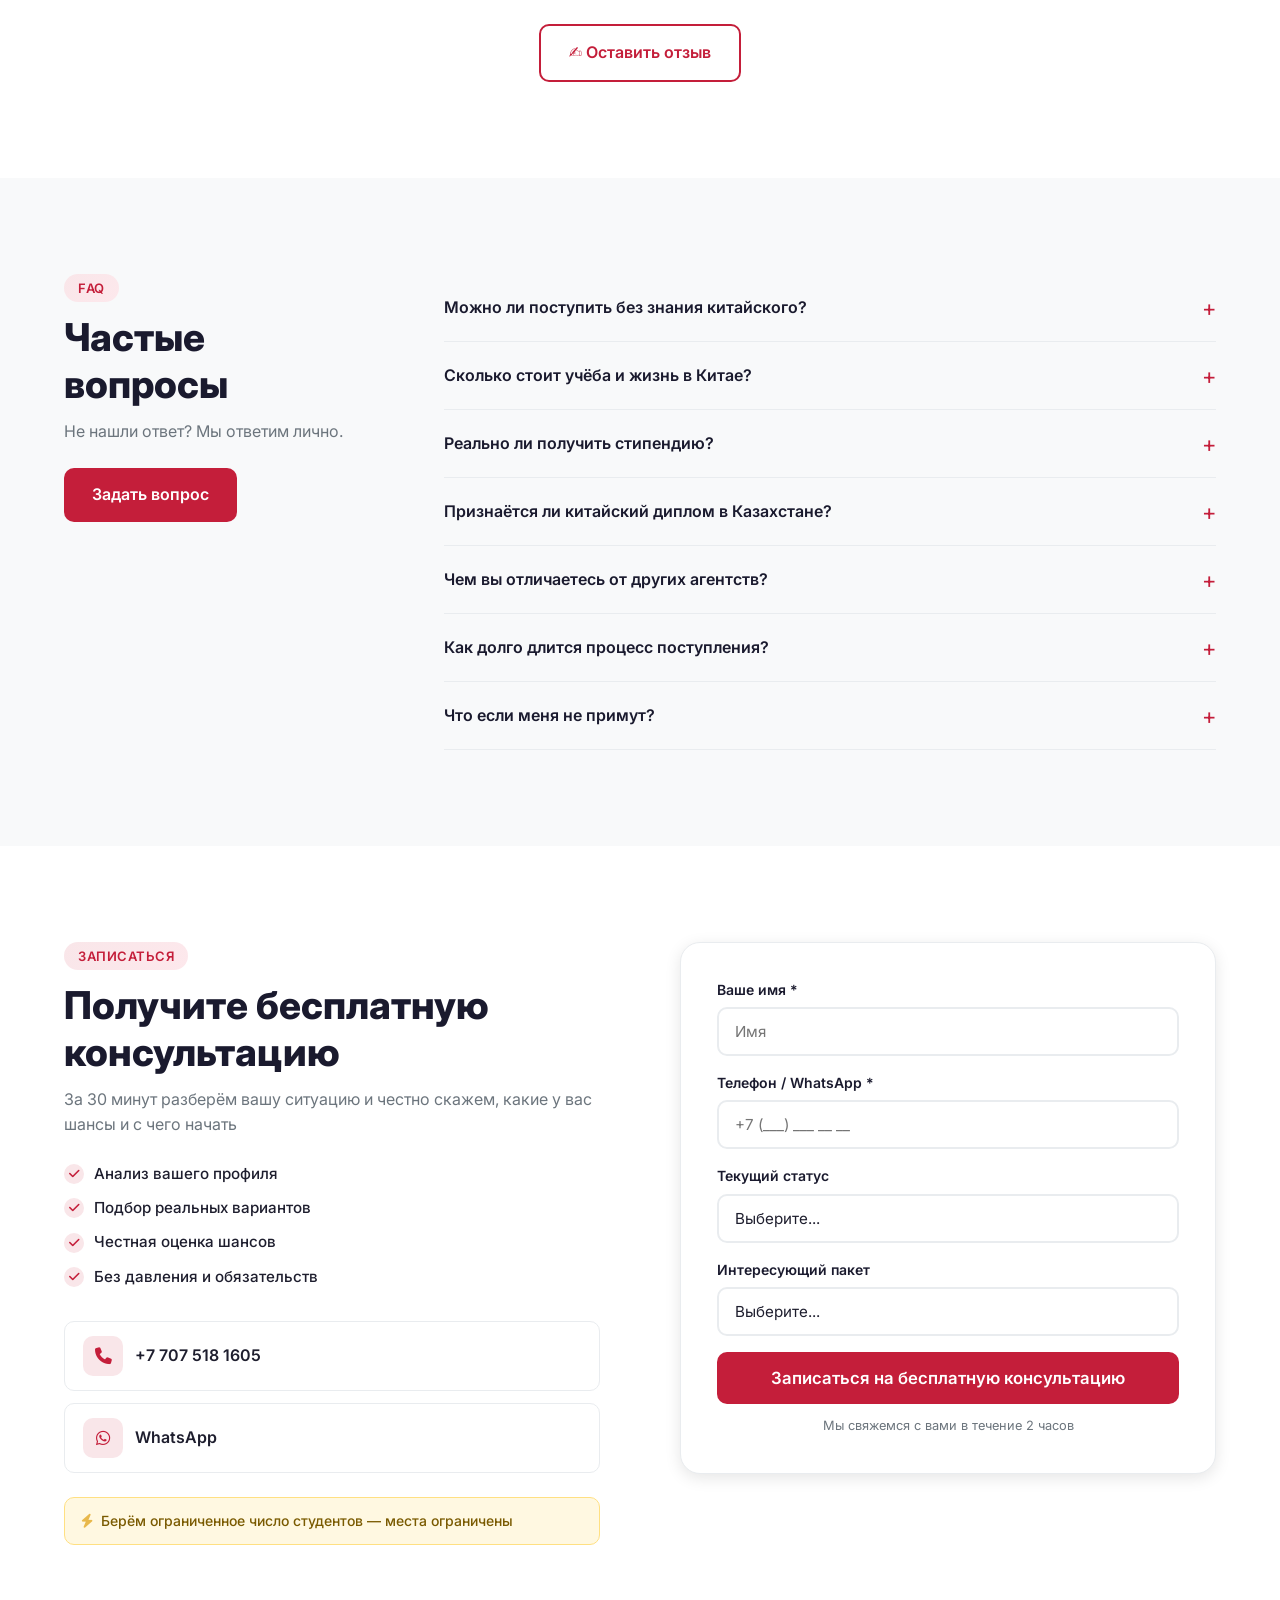
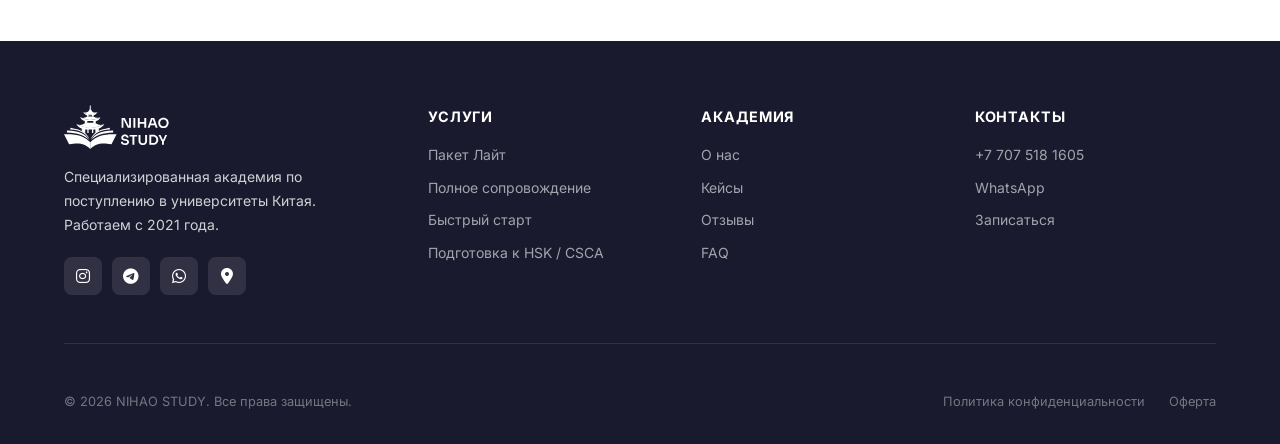
==== commit 8b517873: "Блюр цен пакетов + интеграция формы с Google Sheets - Заблюрены цены тарифов Nihao Study в калькулят" ====
--- a/index.html
+++ b/index.html
@@ -328,6 +328,17 @@
 .price-unlocked .price__amount{filter:none}
 .price-unlocked .price-lock-hint{display:none}
 .service-card{cursor:default;transition:transform .25s ease,box-shadow .25s ease}
+
+/* ── Permanent price blur: только цены пакетов Nihao Study ── */
+.tc-price,
+.sr-pkg-price,
+.tariff-modal__price,
+#tm-price,
+#csb-pkg {
+  filter: blur(6px);
+  user-select: none;
+  -webkit-user-select: none;
+}
 
 @media(max-width:1100px){
   .tc-grid{grid-template-columns:repeat(2,1fr)}
@@ -1345,15 +1356,15 @@
         <form class="contact__form" id="contact-form">
           <div class="form__group">
             <label data-i18n="form_name">Ваше имя *</label>
-            <input type="text" placeholder="Имя" data-i18n-ph="form_name_ph" required />
+            <input id="form-name" type="text" placeholder="Имя" data-i18n-ph="form_name_ph" required />
           </div>
           <div class="form__group">
             <label data-i18n="form_phone">Телефон / WhatsApp *</label>
-            <input type="tel" placeholder="+7 (___) ___ __ __" required />
+            <input id="form-phone" type="tel" placeholder="+7 (___) ___ __ __" required />
           </div>
           <div class="form__group">
             <label data-i18n="form_status">Текущий статус</label>
-            <select>
+            <select id="form-status">
               <option value="" data-i18n="form_status_ph">Выберите...</option>
               <option data-i18n="form_status_s1">Школьник (10–11 класс)</option>
               <option data-i18n="form_status_s2">Студент вуза</option>
@@ -1365,11 +1376,11 @@
             <label data-i18n="form_package">Интересующий пакет</label>
             <select id="contact-package">
               <option value="" data-i18n="form_package_ph">Выберите...</option>
-              <option value="lite" data-i18n="form_pkg_lite">Пакет Лайт — 100 000 ₸</option>
-              <option value="full" data-i18n="form_pkg_full">Полное сопровождение — 550 000 ₸</option>
-              <option value="fast" data-i18n="form_pkg_fast">Быстрый старт — 200 000 ₸</option>
-              <option value="hsk" data-i18n="form_pkg_hsk">Подготовка к HSK — 120 000 ₸</option>
-              <option value="csca" data-i18n="form_pkg_csca">Подготовка к CSCA — 120 000 ₸</option>
+              <option value="lite" data-i18n="form_pkg_lite">Пакет Лайт</option>
+              <option value="full" data-i18n="form_pkg_full">Полное сопровождение</option>
+              <option value="fast" data-i18n="form_pkg_fast">Быстрый старт</option>
+              <option value="hsk" data-i18n="form_pkg_hsk">Подготовка к HSK</option>
+              <option value="csca" data-i18n="form_pkg_csca">Подготовка к CSCA</option>
               <option value="none" data-i18n="form_pkg_none">Ещё не решил(а)</option>
             </select>
           </div>
